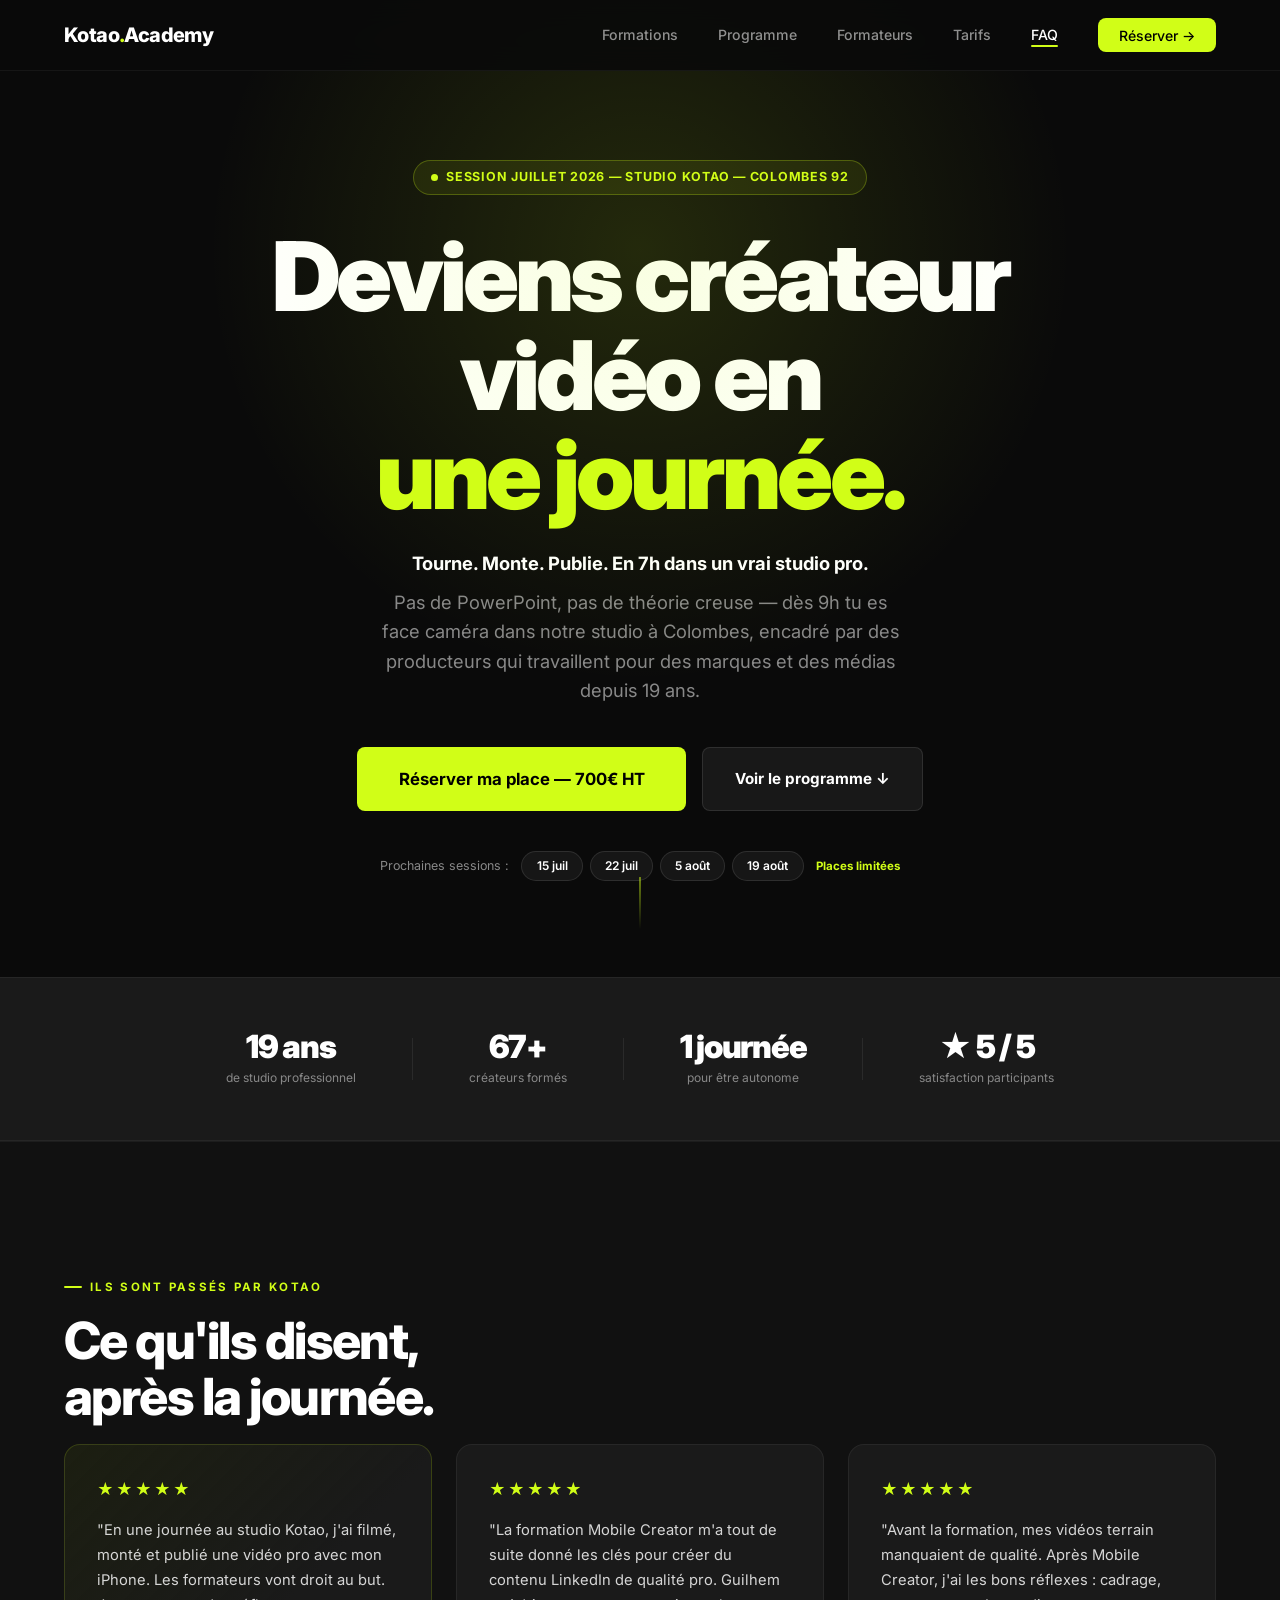
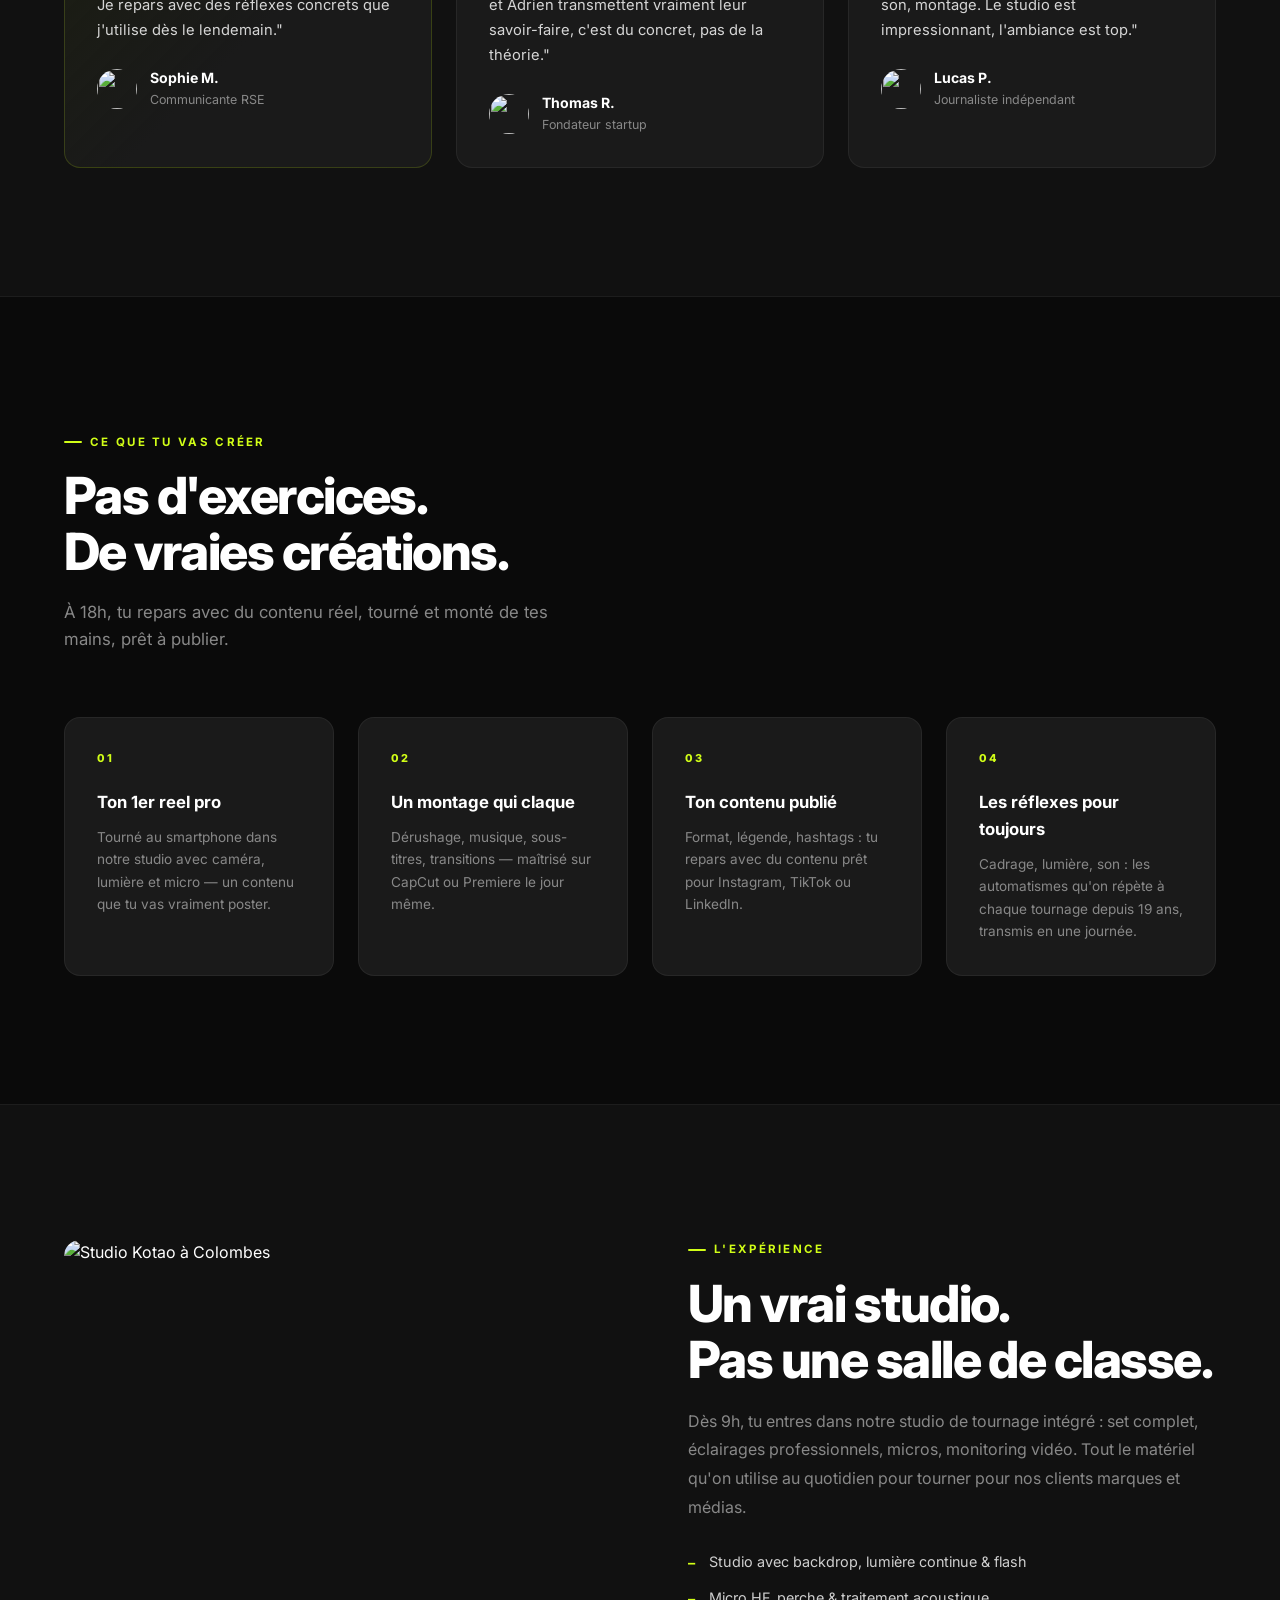
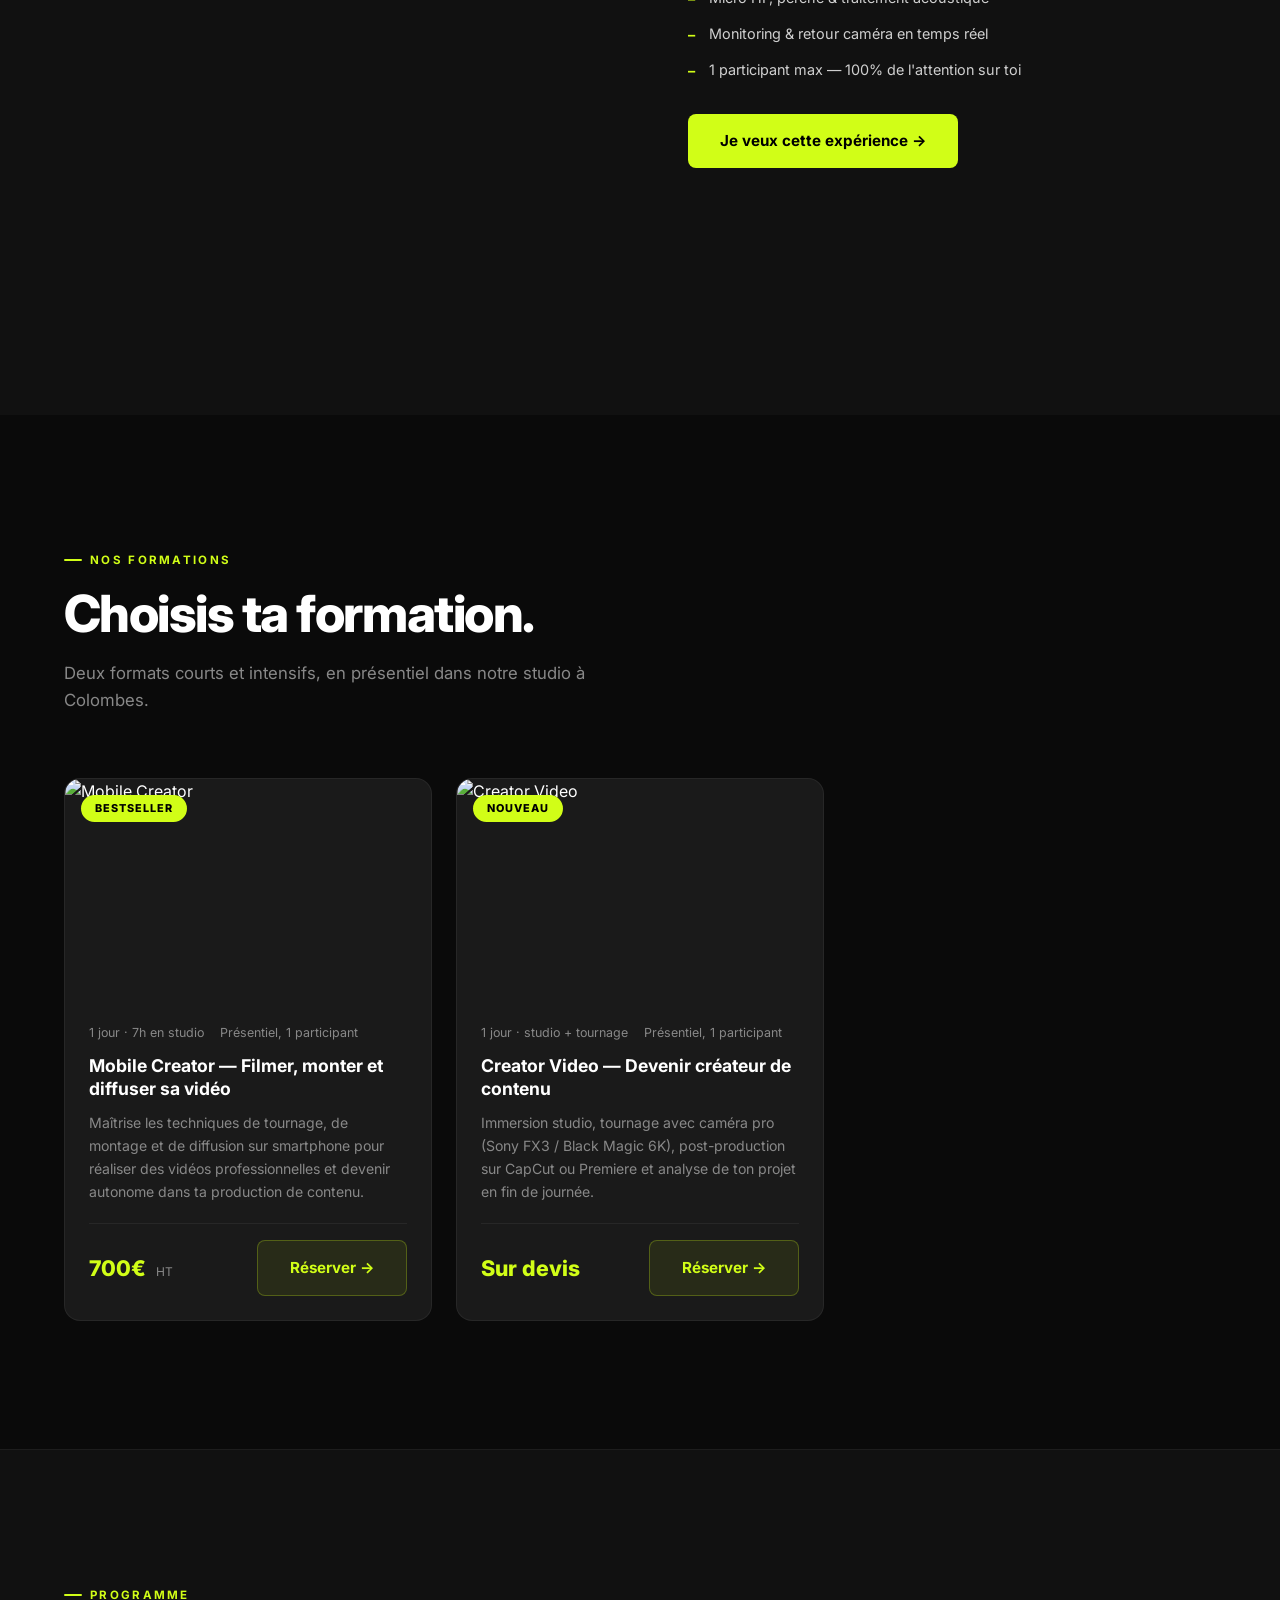
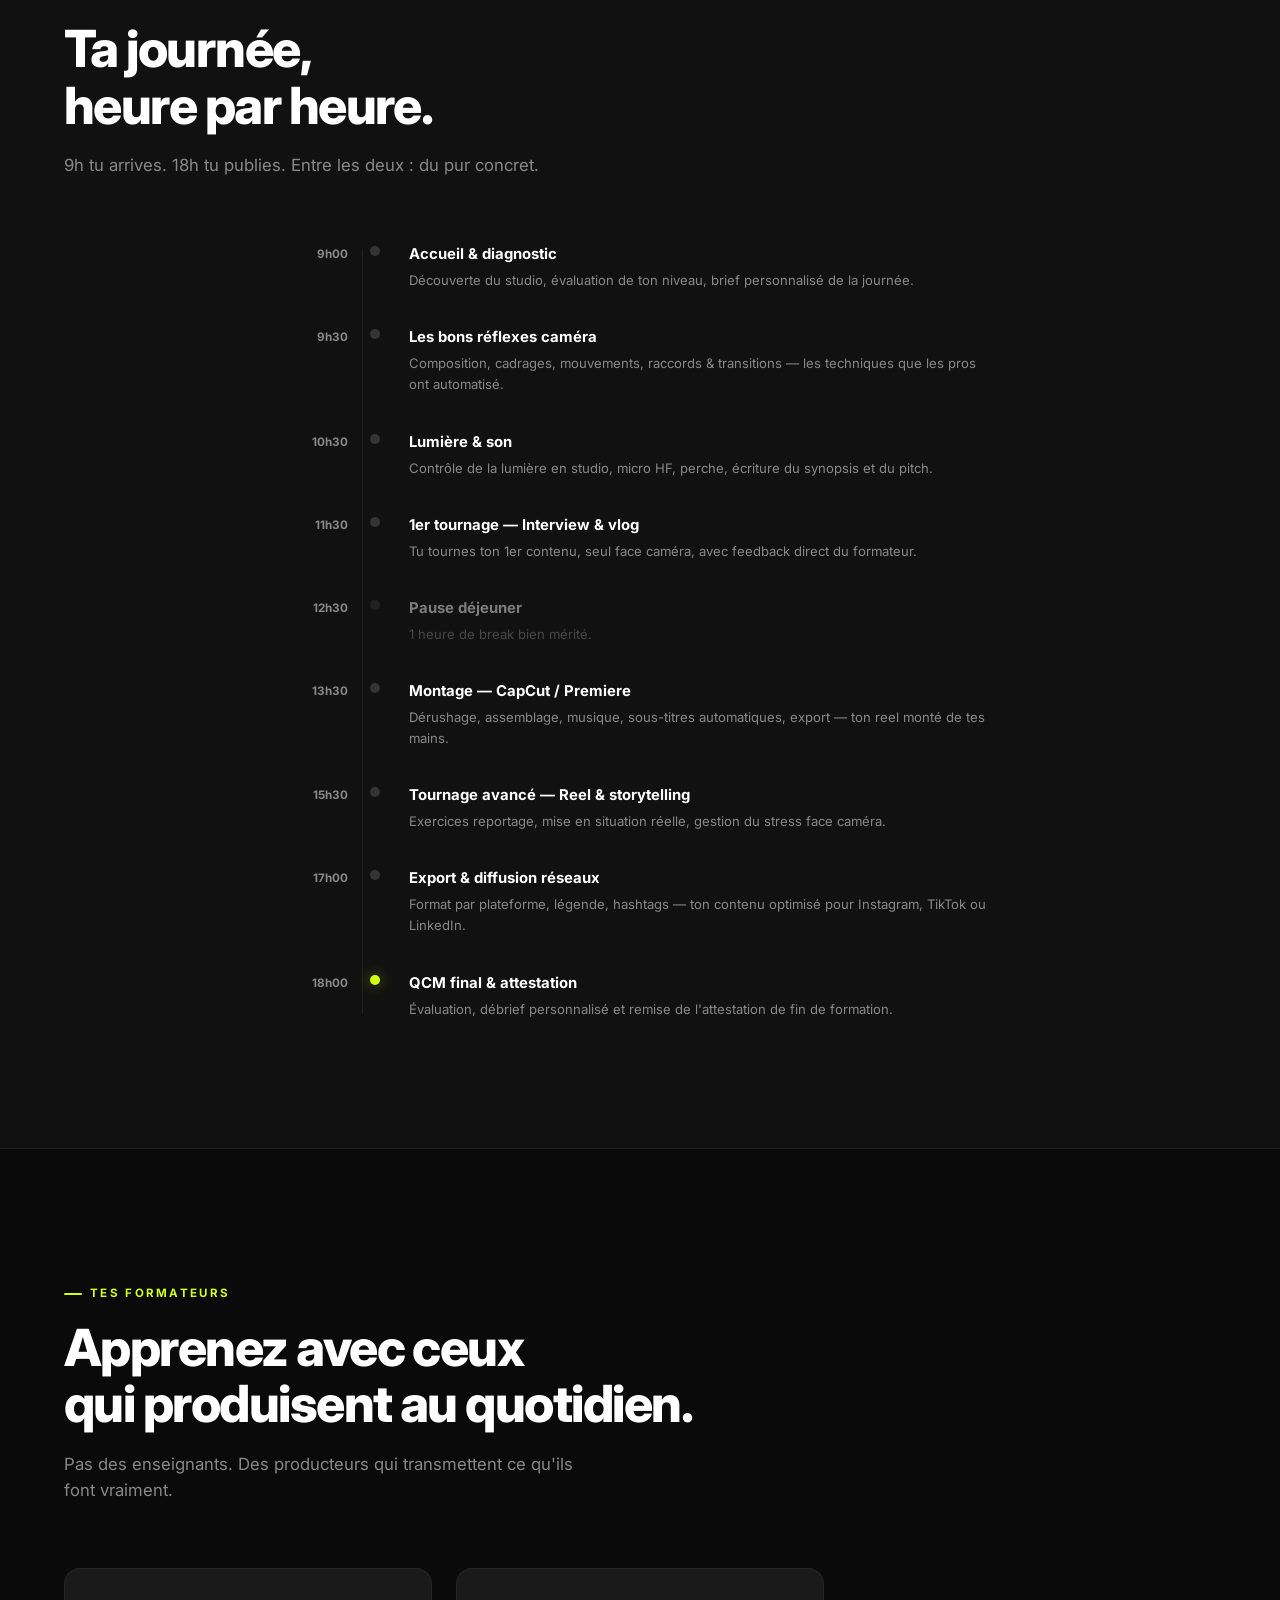
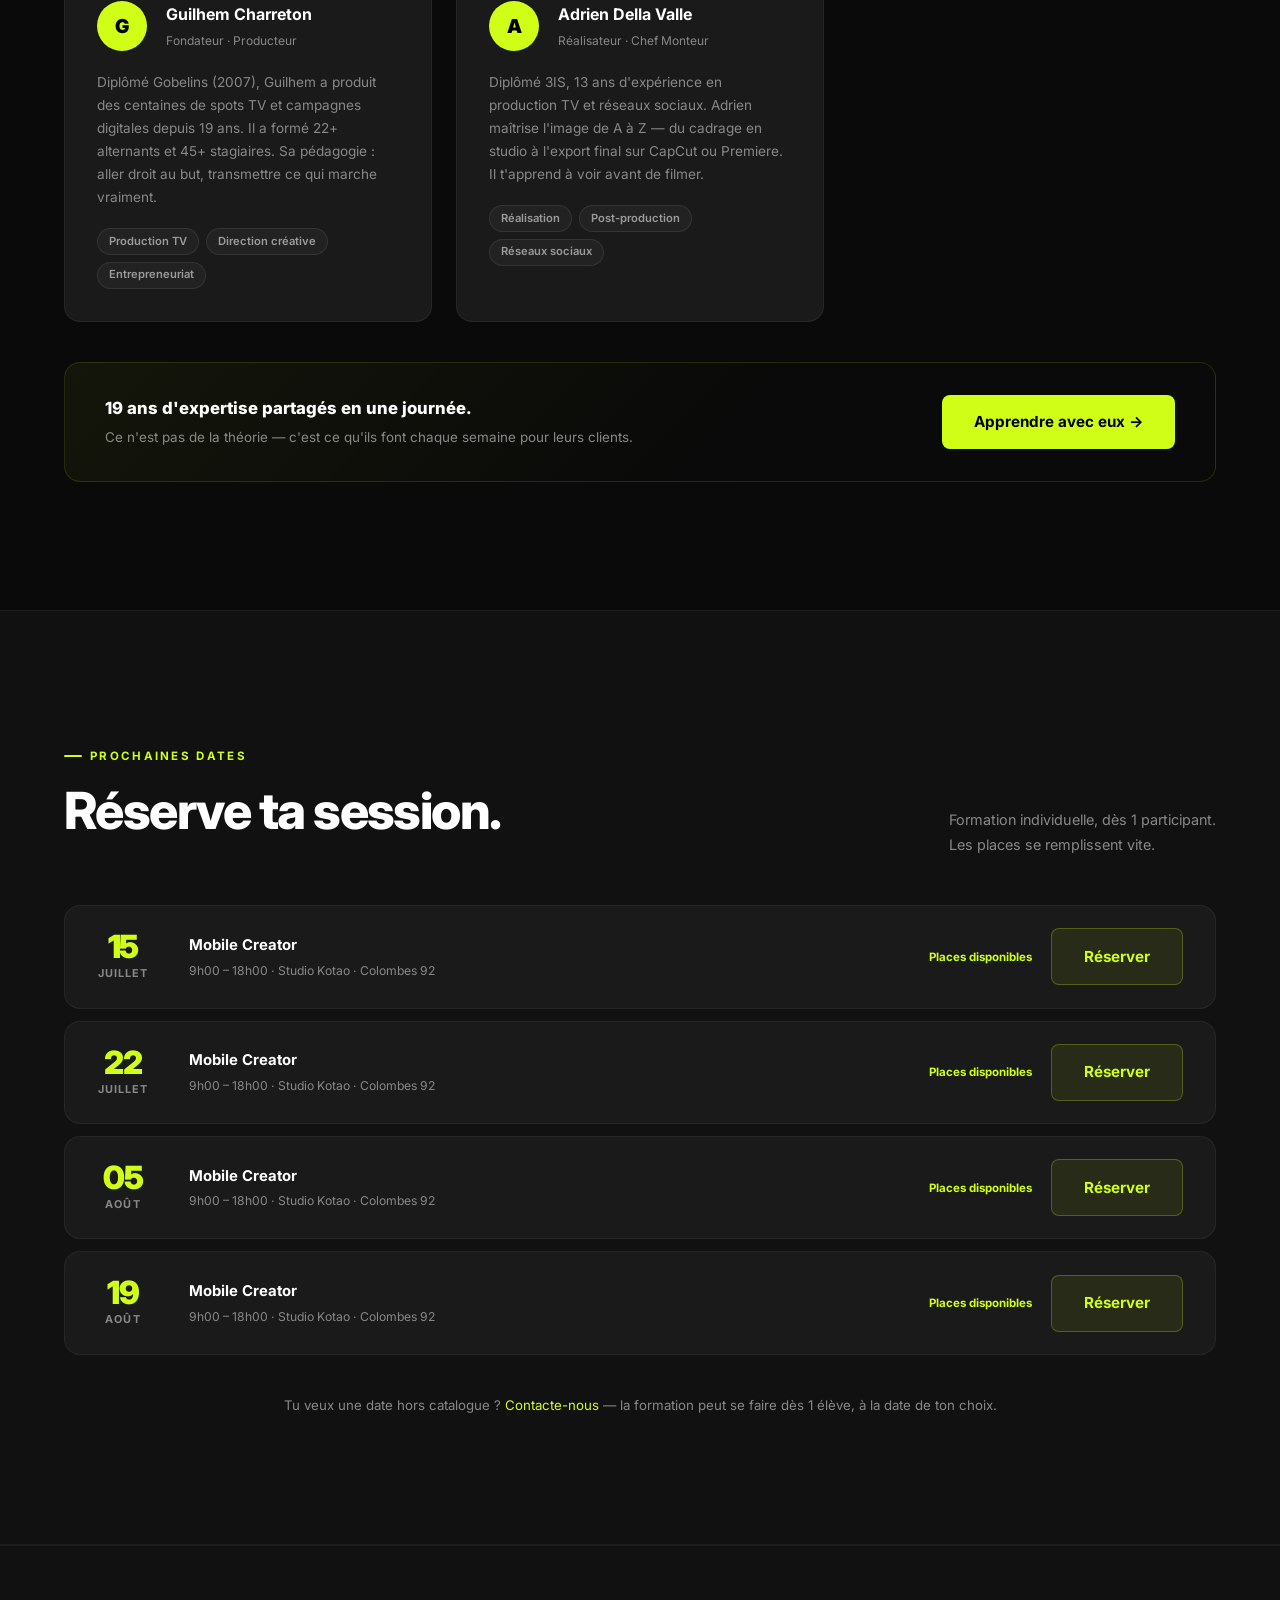
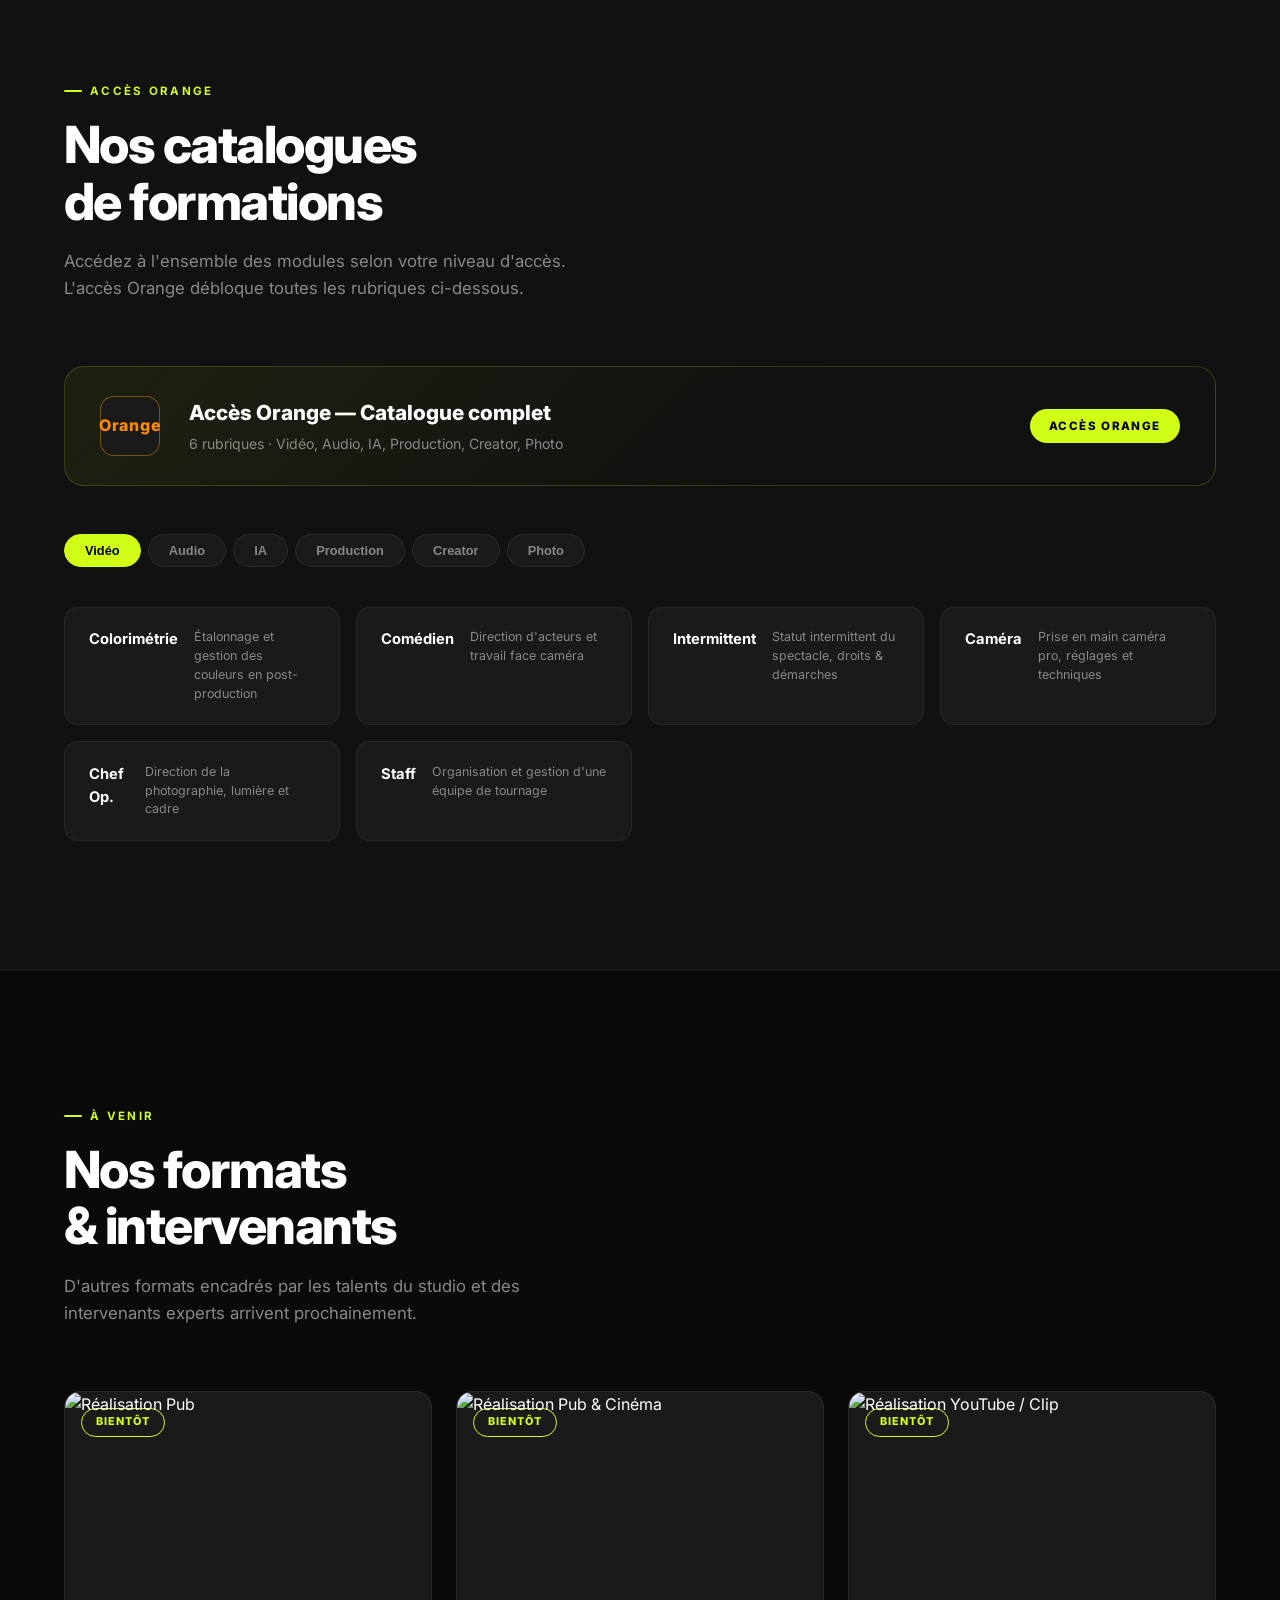
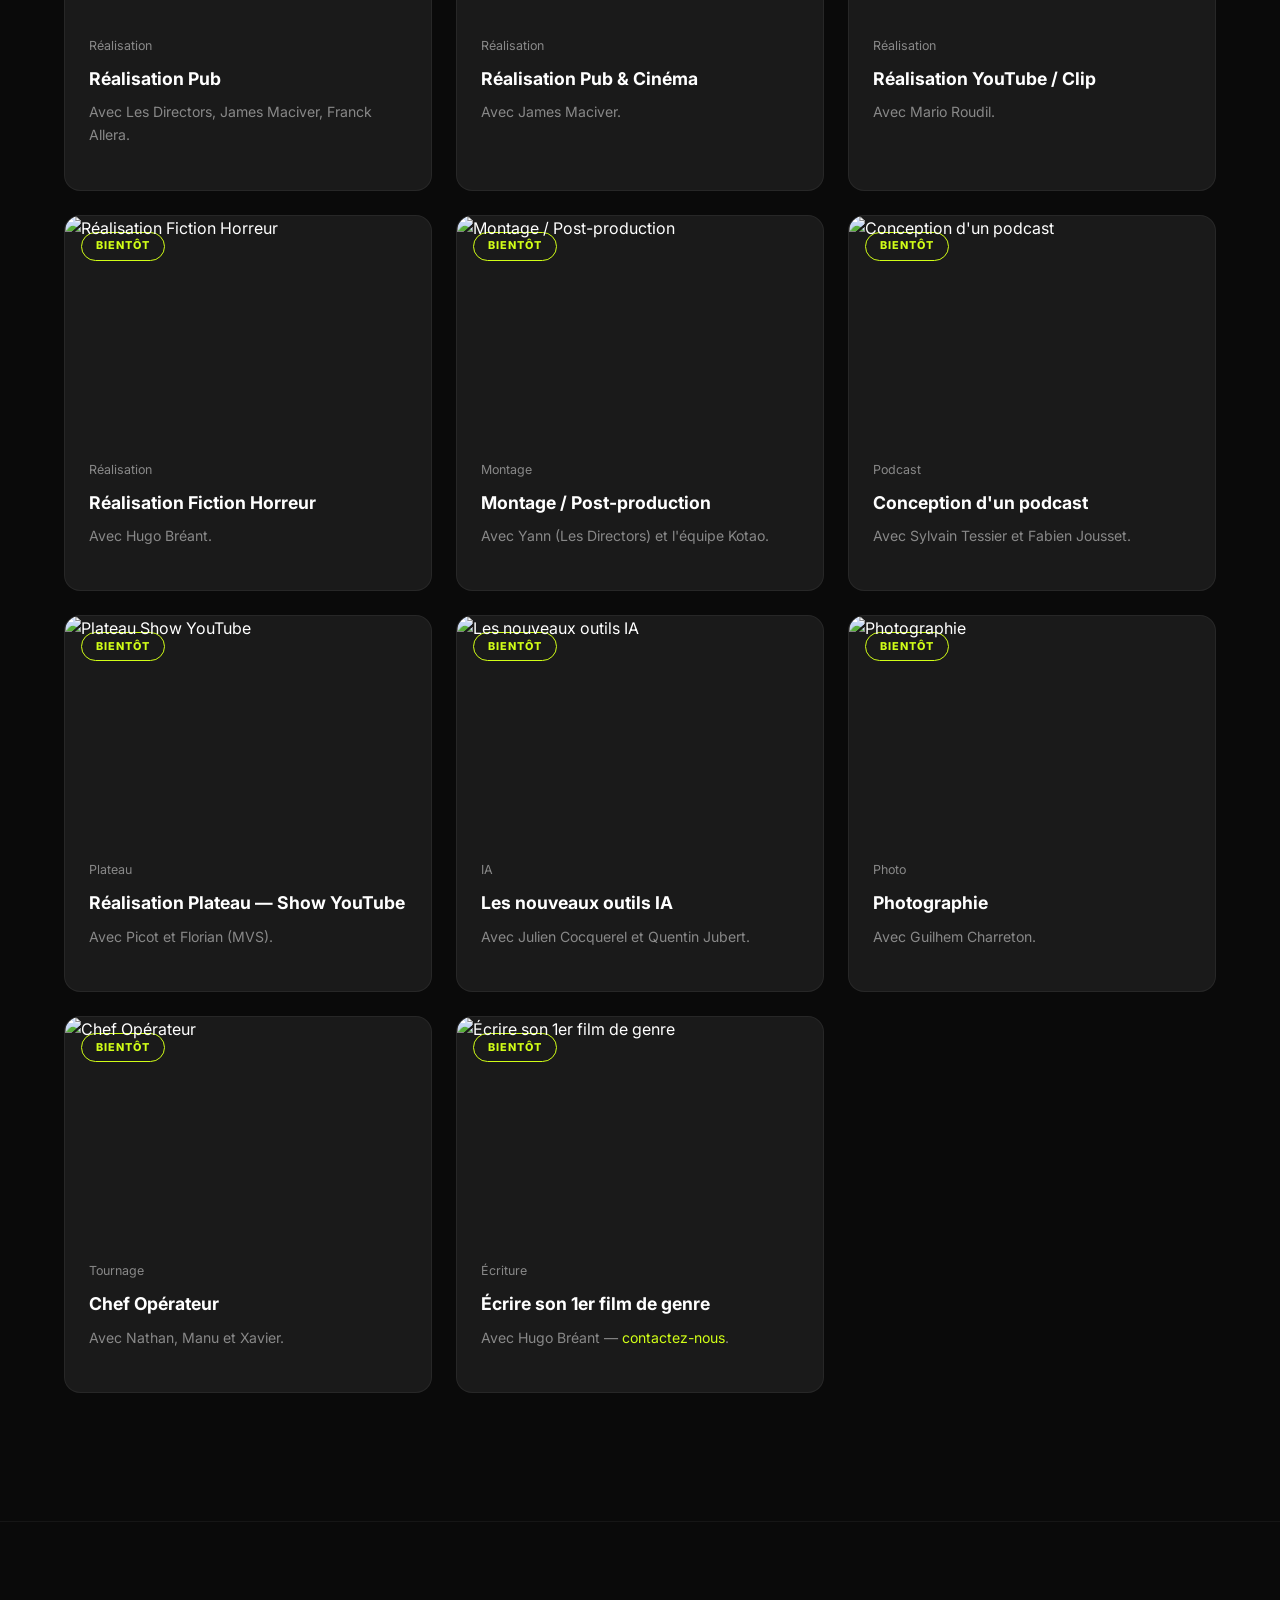
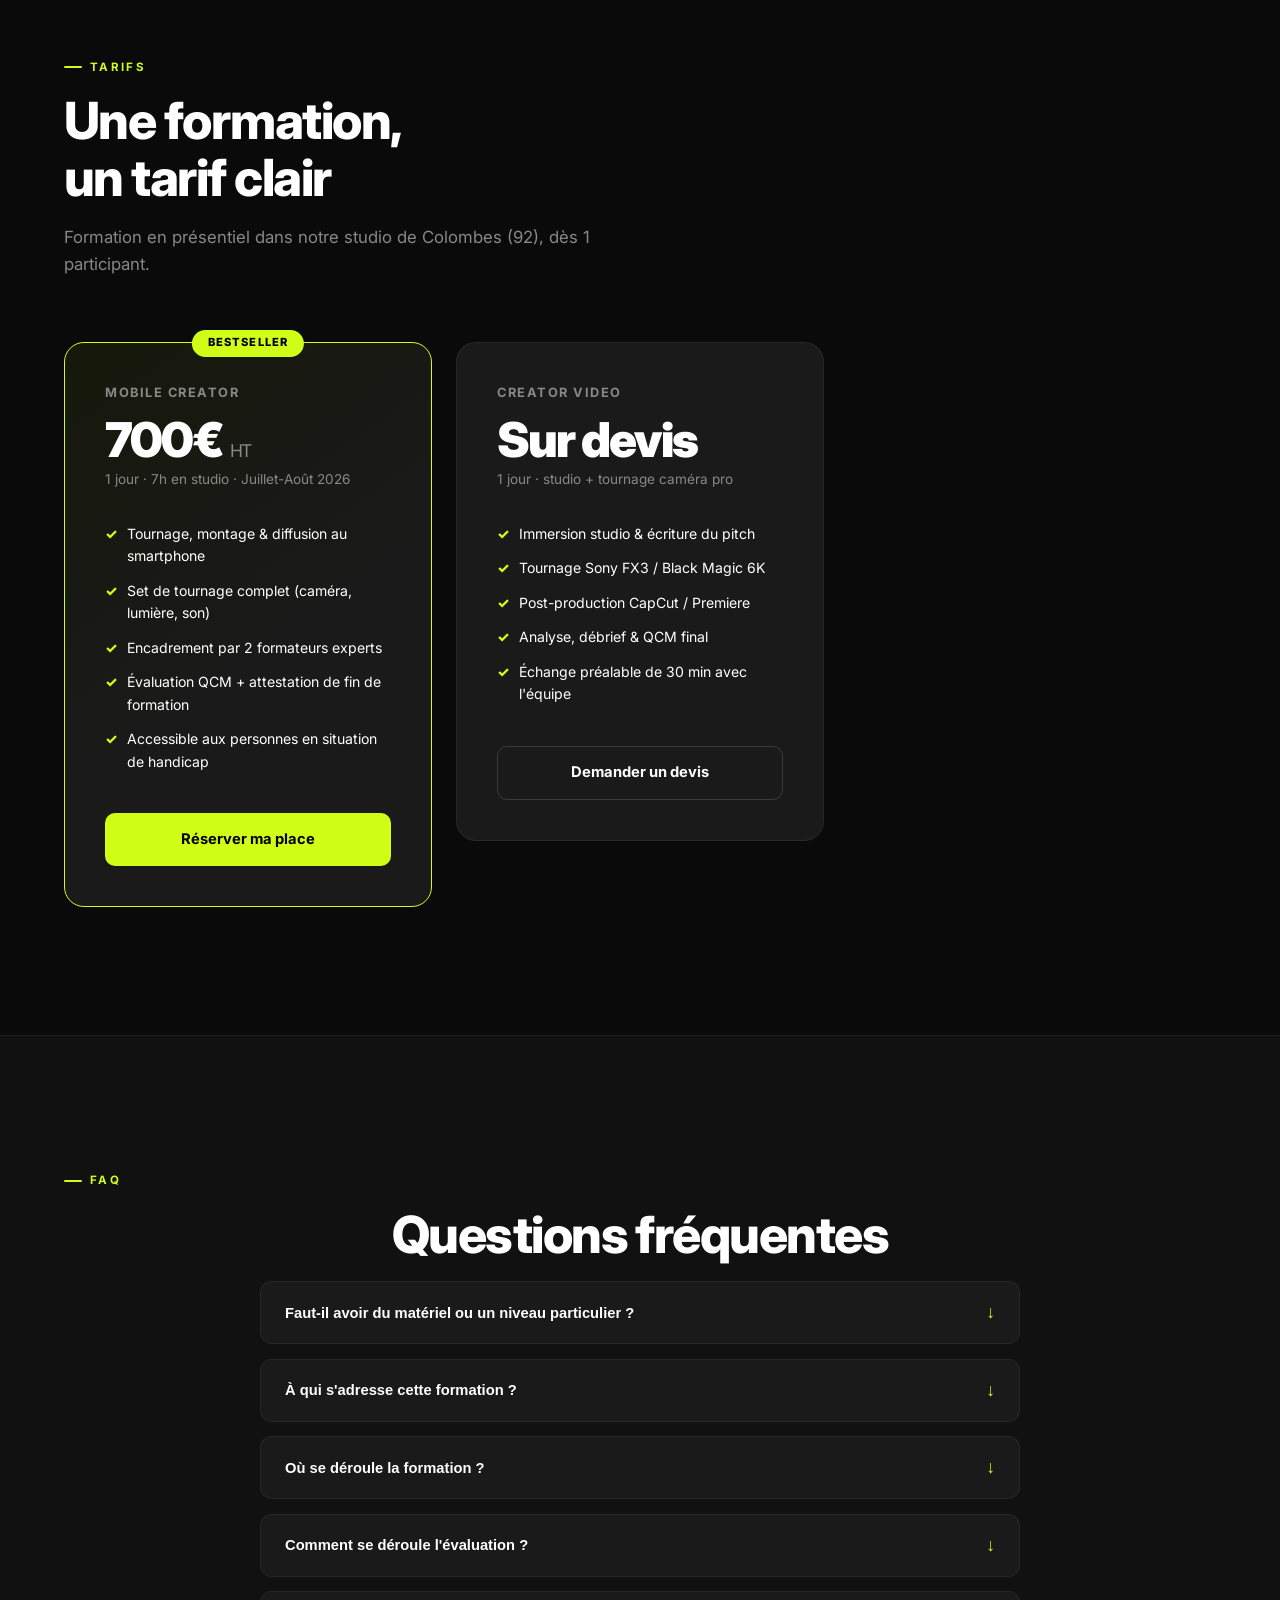
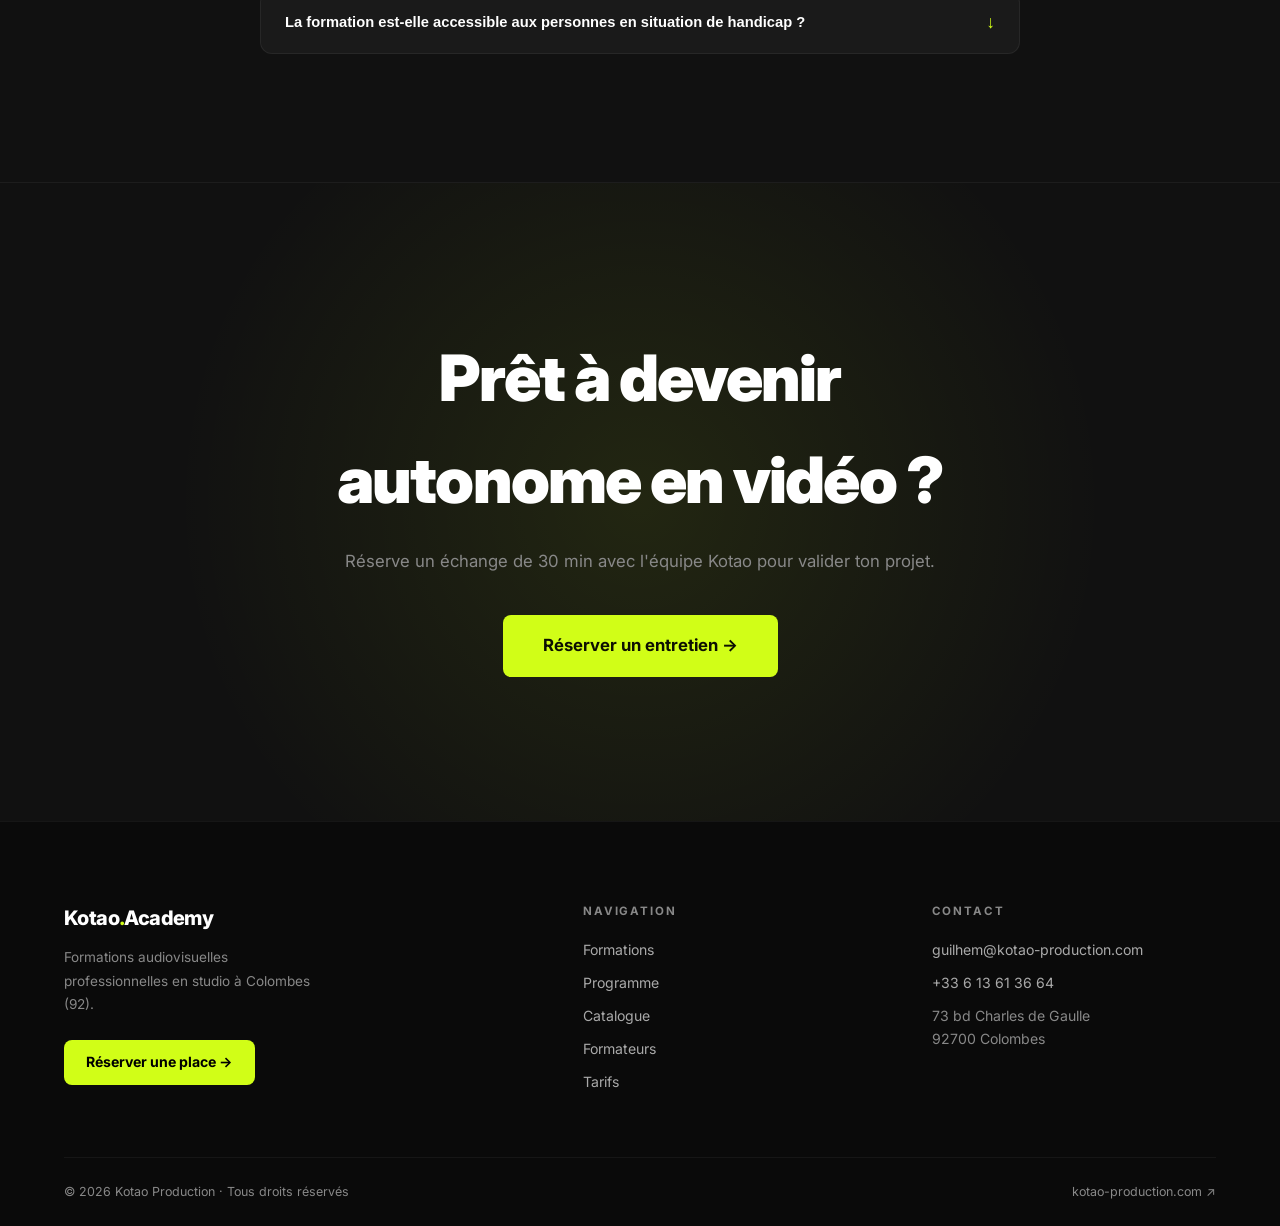
==== index.html @ 5f80b50b "Refonte complète de la page d'accueil — nouvelles sections, zéro emoji - Hero remanié : titre aspira" ====
<!DOCTYPE html>
<html lang="fr">
<head>
  <meta charset="UTF-8" />
  <meta name="viewport" content="width=device-width, initial-scale=1.0" />
  <meta name="description" content="Kotao Academy — Deviens créateur vidéo en une journée. Formation audiovisuelle en studio à Colombes (92). Smartphone, montage, diffusion." />
  <title>Kotao Academy — Deviens créateur vidéo en une journée</title>
  <link rel="preconnect" href="https://fonts.googleapis.com" />
  <link rel="preconnect" href="https://fonts.gstatic.com" crossorigin />
  <link href="https://fonts.googleapis.com/css2?family=Inter:wght@400;500;600;700;800;900&display=swap" rel="stylesheet" />
  <link rel="stylesheet" href="style.css" />
</head>
<body>

  <!-- ════════════ NAV ════════════ -->
  <nav class="nav">
    <a href="#" class="nav__logo">Kotao<span>.</span>Academy</a>
    <ul class="nav__links">
      <li><a href="#formations">Formations</a></li>
      <li><a href="#programme">Programme</a></li>
      <li><a href="#formateurs">Formateurs</a></li>
      <li><a href="#tarifs">Tarifs</a></li>
      <li><a href="#faq">FAQ</a></li>
      <li><a href="reservation.html?formation=mobile" class="nav__cta">Réserver →</a></li>
    </ul>
    <button class="nav__burger" aria-label="Menu" aria-expanded="false">
      <span></span><span></span><span></span>
    </button>
  </nav>

  <!-- ════════════ HERO ════════════ -->
  <section class="hero">
    <div class="hero__glow"></div>

    <div class="hero__badge">
      <span class="hero__live-dot"></span>
      Session juillet 2026 — Studio Kotao — Colombes 92
    </div>

    <h1 class="hero__title">
      Deviens créateur<br>vidéo en<br><em>une journée.</em>
    </h1>

    <p class="hero__sub hero__sub--bold">Tourne. Monte. Publie. En 7h dans un vrai studio pro.</p>
    <p class="hero__sub">Pas de PowerPoint, pas de théorie creuse — dès 9h tu es face caméra dans notre studio à Colombes, encadré par des producteurs qui travaillent pour des marques et des médias depuis 19 ans.</p>

    <div class="hero__actions">
      <a href="reservation.html?formation=mobile" class="btn btn-primary btn--xl">Réserver ma place — 700€ HT</a>
      <a href="#programme" class="btn btn-ghost">Voir le programme ↓</a>
    </div>

    <div class="hero__sessions">
      <span class="hero__sessions-label">Prochaines sessions :</span>
      <div class="hero__session-pills">
        <a href="reservation.html?formation=mobile" class="session-pill">15 juil</a>
        <a href="reservation.html?formation=mobile" class="session-pill">22 juil</a>
        <a href="reservation.html?formation=mobile" class="session-pill">5 août</a>
        <a href="reservation.html?formation=mobile" class="session-pill">19 août</a>
      </div>
      <span class="hero__sessions-warn">Places limitées</span>
    </div>

    <div class="hero__scroll-hint" aria-hidden="true">
      <div class="hero__scroll-line"></div>
    </div>
  </section>

  <!-- ════════════ PROOF STRIP ════════════ -->
  <div class="proof-strip">
    <div class="container">
      <div class="proof-strip__grid">
        <div class="proof-item" data-reveal>
          <strong>19 ans</strong>
          <span>de studio professionnel</span>
        </div>
        <div class="proof-sep"></div>
        <div class="proof-item" data-reveal>
          <strong>67+</strong>
          <span>créateurs formés</span>
        </div>
        <div class="proof-sep"></div>
        <div class="proof-item" data-reveal>
          <strong>1 journée</strong>
          <span>pour être autonome</span>
        </div>
        <div class="proof-sep"></div>
        <div class="proof-item" data-reveal>
          <strong>★ 5 / 5</strong>
          <span>satisfaction participants</span>
        </div>
      </div>
    </div>
  </div>

  <!-- ════════════ TEMOIGNAGES (remonté pour social proof immédiat) ════════════ -->
  <section class="section" id="temoignages" style="background:var(--bg-2);border-top:1px solid rgba(255,255,255,0.05);border-bottom:1px solid rgba(255,255,255,0.05);">
    <div class="container">
      <span class="section-tag" data-reveal>Ils sont passés par Kotao</span>
      <h2 class="section-title" data-reveal>Ce qu'ils disent,<br>après la journée.</h2>

      <div class="testi-grid stagger">
        <div class="testi-card testi-card--featured" data-reveal>
          <div class="testi-card__stars">★★★★★</div>
          <p class="testi-card__quote">"En une journée au studio Kotao, j'ai filmé, monté et publié une vidéo pro avec mon iPhone. Les formateurs vont droit au but. Je repars avec des réflexes concrets que j'utilise dès le lendemain."</p>
          <div class="testi-card__author">
            <img class="testi-card__avatar" src="https://i.pravatar.cc/80?img=5" alt="" />
            <div>
              <div class="testi-card__name">Sophie M.</div>
              <div class="testi-card__role">Communicante RSE</div>
            </div>
          </div>
        </div>
        <div class="testi-card" data-reveal>
          <div class="testi-card__stars">★★★★★</div>
          <p class="testi-card__quote">"La formation Mobile Creator m'a tout de suite donné les clés pour créer du contenu LinkedIn de qualité pro. Guilhem et Adrien transmettent vraiment leur savoir-faire, c'est du concret, pas de la théorie."</p>
          <div class="testi-card__author">
            <img class="testi-card__avatar" src="https://i.pravatar.cc/80?img=12" alt="" />
            <div>
              <div class="testi-card__name">Thomas R.</div>
              <div class="testi-card__role">Fondateur startup</div>
            </div>
          </div>
        </div>
        <div class="testi-card" data-reveal>
          <div class="testi-card__stars">★★★★★</div>
          <p class="testi-card__quote">"Avant la formation, mes vidéos terrain manquaient de qualité. Après Mobile Creator, j'ai les bons réflexes : cadrage, son, montage. Le studio est impressionnant, l'ambiance est top."</p>
          <div class="testi-card__author">
            <img class="testi-card__avatar" src="https://i.pravatar.cc/80?img=23" alt="" />
            <div>
              <div class="testi-card__name">Lucas P.</div>
              <div class="testi-card__role">Journaliste indépendant</div>
            </div>
          </div>
        </div>
      </div>
    </div>
  </section>

  <!-- ════════════ OUTCOMES ════════════ -->
  <section class="section outcomes-section">
    <div class="container">
      <span class="section-tag" data-reveal>Ce que tu vas créer</span>
      <h2 class="section-title" data-reveal>Pas d'exercices.<br>De vraies créations.</h2>
      <p class="section-sub" data-reveal>À 18h, tu repars avec du contenu réel, tourné et monté de tes mains, prêt à publier.</p>

      <div class="outcomes-grid stagger">
        <div class="outcome-card" data-reveal>
          <div class="outcome-card__num">01</div>
          <h3 class="outcome-card__title">Ton 1er reel pro</h3>
          <p class="outcome-card__desc">Tourné au smartphone dans notre studio avec caméra, lumière et micro — un contenu que tu vas vraiment poster.</p>
        </div>
        <div class="outcome-card" data-reveal>
          <div class="outcome-card__num">02</div>
          <h3 class="outcome-card__title">Un montage qui claque</h3>
          <p class="outcome-card__desc">Dérushage, musique, sous-titres, transitions — maîtrisé sur CapCut ou Premiere le jour même.</p>
        </div>
        <div class="outcome-card" data-reveal>
          <div class="outcome-card__num">03</div>
          <h3 class="outcome-card__title">Ton contenu publié</h3>
          <p class="outcome-card__desc">Format, légende, hashtags : tu repars avec du contenu prêt pour Instagram, TikTok ou LinkedIn.</p>
        </div>
        <div class="outcome-card" data-reveal>
          <div class="outcome-card__num">04</div>
          <h3 class="outcome-card__title">Les réflexes pour toujours</h3>
          <p class="outcome-card__desc">Cadrage, lumière, son : les automatismes qu'on répète à chaque tournage depuis 19 ans, transmis en une journée.</p>
        </div>
      </div>
    </div>
  </section>

  <!-- ════════════ STUDIO SECTION ════════════ -->
  <section class="studio-section" style="background:var(--bg-2);border-top:1px solid rgba(255,255,255,0.05);">
    <div class="container">
      <div class="studio-split">
        <div class="studio-split__img" data-clip>
          <img src="images/about/studio-kotao.jpg" alt="Studio Kotao à Colombes" loading="lazy" />
        </div>
        <div class="studio-split__content" data-reveal-right>
          <span class="section-tag">L'expérience</span>
          <h2 class="section-title">Un vrai studio.<br>Pas une salle de classe.</h2>
          <p>Dès 9h, tu entres dans notre studio de tournage intégré : set complet, éclairages professionnels, micros, monitoring vidéo. Tout le matériel qu'on utilise au quotidien pour tourner pour nos clients marques et médias.</p>
          <ul class="studio-list">
            <li>Studio avec backdrop, lumière continue & flash</li>
            <li>Micro HF, perche & traitement acoustique</li>
            <li>Monitoring & retour caméra en temps réel</li>
            <li>1 participant max — 100% de l'attention sur toi</li>
          </ul>
          <a href="reservation.html?formation=mobile" class="btn btn-primary" style="margin-top:2rem">Je veux cette expérience →</a>
        </div>
      </div>
    </div>
  </section>

  <!-- ════════════ SEARCH BAR ════════════ -->
  <div class="search-bar" id="searchBar">
    <div class="container">
      <div class="search-bar__inner">
        <div class="search-bar__title"><strong>Je cherche</strong> ma formation</div>
        <div class="search-bar__filters">
          <div class="search-input-wrap">
            <svg class="search-icon" viewBox="0 0 20 20" fill="none" xmlns="http://www.w3.org/2000/svg"><circle cx="9" cy="9" r="6" stroke="currentColor" stroke-width="1.6"/><path d="M13.5 13.5L17 17" stroke="currentColor" stroke-width="1.6" stroke-linecap="round"/></svg>
            <input class="search-input" id="searchKeyword" type="text" placeholder="Recherche par mots clés" />
          </div>
          <select class="search-filter" id="filterThematique">
            <option value="">Thématique</option>
            <option value="video">Vidéo</option>
            <option value="audio">Audio</option>
            <option value="ia">IA</option>
            <option value="prod">Production</option>
            <option value="creator">Creator</option>
            <option value="photo">Photo</option>
          </select>
          <select class="search-filter" id="filterFormat">
            <option value="">Format</option>
            <option value="studio">En studio</option>
            <option value="terrain">Studio + terrain</option>
          </select>
          <select class="search-filter" id="filterBudget">
            <option value="">Budget</option>
            <option value="fixe">Tarif fixe (700€)</option>
            <option value="devis">Sur devis</option>
          </select>
          <div class="search-bar__right">
            <button class="search-reset" id="searchReset">↺ Réinitialiser</button>
            <span class="search-count" id="searchCount">2 formations disponibles</span>
          </div>
        </div>
      </div>
    </div>
  </div>

  <!-- ════════════ FORMATIONS ════════════ -->
  <section class="section" id="formations">
    <div class="container">
      <span class="section-tag" data-reveal>Nos formations</span>
      <h2 class="section-title" data-reveal>Choisis ta formation.</h2>
      <p class="section-sub" data-reveal>Deux formats courts et intensifs, en présentiel dans notre studio à Colombes.</p>

      <div class="grid-auto stagger">

        <div class="card" data-reveal>
          <div class="card__img" data-clip>
            <img src="images/formations/mobile-creator.jpg" alt="Mobile Creator" loading="lazy" />
            <span class="card__badge">Bestseller</span>
          </div>
          <div class="card__body">
            <div class="card__meta">
              <span>1 jour · 7h en studio</span>
              <span>Présentiel, 1 participant</span>
            </div>
            <h3 class="card__title">Mobile Creator — Filmer, monter et diffuser sa vidéo</h3>
            <p class="card__desc">Maîtrise les techniques de tournage, de montage et de diffusion sur smartphone pour réaliser des vidéos professionnelles et devenir autonome dans ta production de contenu.</p>
            <div class="card__footer">
              <div class="card__price">700€ <small>HT</small></div>
              <a href="reservation.html?formation=mobile" class="btn btn-outline-accent">Réserver →</a>
            </div>
          </div>
        </div>

        <div class="card" data-reveal>
          <div class="card__img" data-clip>
            <img src="images/formations/creator-video.jpg" alt="Creator Video" loading="lazy" />
            <span class="card__badge">Nouveau</span>
          </div>
          <div class="card__body">
            <div class="card__meta">
              <span>1 jour · studio + tournage</span>
              <span>Présentiel, 1 participant</span>
            </div>
            <h3 class="card__title">Creator Video — Devenir créateur de contenu</h3>
            <p class="card__desc">Immersion studio, tournage avec caméra pro (Sony FX3 / Black Magic 6K), post-production sur CapCut ou Premiere et analyse de ton projet en fin de journée.</p>
            <div class="card__footer">
              <div class="card__price">Sur devis</div>
              <a href="reservation.html?formation=creator" class="btn btn-outline-accent">Réserver →</a>
            </div>
          </div>
        </div>

      </div>
    </div>
  </section>

  <!-- ════════════ PROGRAMME ════════════ -->
  <section class="section" id="programme" style="background:var(--bg-2);border-top:1px solid rgba(255,255,255,0.05);border-bottom:1px solid rgba(255,255,255,0.05);">
    <div class="container">
      <span class="section-tag" data-reveal>Programme</span>
      <h2 class="section-title" data-reveal>Ta journée,<br>heure par heure.</h2>
      <p class="section-sub" data-reveal>9h tu arrives. 18h tu publies. Entre les deux : du pur concret.</p>

      <div class="timeline">
        <div class="timeline-item" data-reveal>
          <div class="timeline-time">9h00</div>
          <div class="timeline-dot"></div>
          <div class="timeline-content">
            <h4>Accueil & diagnostic</h4>
            <p>Découverte du studio, évaluation de ton niveau, brief personnalisé de la journée.</p>
          </div>
        </div>
        <div class="timeline-item" data-reveal>
          <div class="timeline-time">9h30</div>
          <div class="timeline-dot"></div>
          <div class="timeline-content">
            <h4>Les bons réflexes caméra</h4>
            <p>Composition, cadrages, mouvements, raccords & transitions — les techniques que les pros ont automatisé.</p>
          </div>
        </div>
        <div class="timeline-item" data-reveal>
          <div class="timeline-time">10h30</div>
          <div class="timeline-dot"></div>
          <div class="timeline-content">
            <h4>Lumière & son</h4>
            <p>Contrôle de la lumière en studio, micro HF, perche, écriture du synopsis et du pitch.</p>
          </div>
        </div>
        <div class="timeline-item" data-reveal>
          <div class="timeline-time">11h30</div>
          <div class="timeline-dot"></div>
          <div class="timeline-content">
            <h4>1er tournage — Interview & vlog</h4>
            <p>Tu tournes ton 1er contenu, seul face caméra, avec feedback direct du formateur.</p>
          </div>
        </div>
        <div class="timeline-item timeline-item--break" data-reveal>
          <div class="timeline-time">12h30</div>
          <div class="timeline-dot timeline-dot--muted"></div>
          <div class="timeline-content">
            <h4>Pause déjeuner</h4>
            <p>1 heure de break bien mérité.</p>
          </div>
        </div>
        <div class="timeline-item" data-reveal>
          <div class="timeline-time">13h30</div>
          <div class="timeline-dot"></div>
          <div class="timeline-content">
            <h4>Montage — CapCut / Premiere</h4>
            <p>Dérushage, assemblage, musique, sous-titres automatiques, export — ton reel monté de tes mains.</p>
          </div>
        </div>
        <div class="timeline-item" data-reveal>
          <div class="timeline-time">15h30</div>
          <div class="timeline-dot"></div>
          <div class="timeline-content">
            <h4>Tournage avancé — Reel & storytelling</h4>
            <p>Exercices reportage, mise en situation réelle, gestion du stress face caméra.</p>
          </div>
        </div>
        <div class="timeline-item" data-reveal>
          <div class="timeline-time">17h00</div>
          <div class="timeline-dot"></div>
          <div class="timeline-content">
            <h4>Export & diffusion réseaux</h4>
            <p>Format par plateforme, légende, hashtags — ton contenu optimisé pour Instagram, TikTok ou LinkedIn.</p>
          </div>
        </div>
        <div class="timeline-item timeline-item--last" data-reveal>
          <div class="timeline-time">18h00</div>
          <div class="timeline-dot timeline-dot--accent"></div>
          <div class="timeline-content">
            <h4>QCM final & attestation</h4>
            <p>Évaluation, débrief personnalisé et remise de l'attestation de fin de formation.</p>
          </div>
        </div>
      </div>
    </div>
  </section>

  <!-- ════════════ FORMATEURS ════════════ -->
  <section class="section" id="formateurs">
    <div class="container">
      <span class="section-tag" data-reveal>Tes formateurs</span>
      <h2 class="section-title" data-reveal>Apprenez avec ceux<br>qui produisent au quotidien.</h2>
      <p class="section-sub" data-reveal>Pas des enseignants. Des producteurs qui transmettent ce qu'ils font vraiment.</p>

      <div class="formateurs-grid stagger">
        <div class="formateur-card" data-reveal>
          <div class="formateur-card__header">
            <div class="formateur-card__avatar">G</div>
            <div>
              <h3 class="formateur-card__name">Guilhem Charreton</h3>
              <div class="formateur-card__role">Fondateur · Producteur</div>
            </div>
          </div>
          <p class="formateur-card__bio">Diplômé Gobelins (2007), Guilhem a produit des centaines de spots TV et campagnes digitales depuis 19 ans. Il a formé 22+ alternants et 45+ stagiaires. Sa pédagogie : aller droit au but, transmettre ce qui marche vraiment.</p>
          <div class="formateur-card__tags">
            <span>Production TV</span>
            <span>Direction créative</span>
            <span>Entrepreneuriat</span>
          </div>
        </div>
        <div class="formateur-card" data-reveal>
          <div class="formateur-card__header">
            <div class="formateur-card__avatar">A</div>
            <div>
              <h3 class="formateur-card__name">Adrien Della Valle</h3>
              <div class="formateur-card__role">Réalisateur · Chef Monteur</div>
            </div>
          </div>
          <p class="formateur-card__bio">Diplômé 3IS, 13 ans d'expérience en production TV et réseaux sociaux. Adrien maîtrise l'image de A à Z — du cadrage en studio à l'export final sur CapCut ou Premiere. Il t'apprend à voir avant de filmer.</p>
          <div class="formateur-card__tags">
            <span>Réalisation</span>
            <span>Post-production</span>
            <span>Réseaux sociaux</span>
          </div>
        </div>
      </div>

      <div class="formateurs-cta" data-reveal>
        <div class="formateurs-cta__text">
          <strong>19 ans d'expertise partagés en une journée.</strong>
          <span>Ce n'est pas de la théorie — c'est ce qu'ils font chaque semaine pour leurs clients.</span>
        </div>
        <a href="reservation.html?formation=mobile" class="btn btn-primary">Apprendre avec eux →</a>
      </div>
    </div>
  </section>

  <!-- ════════════ SESSIONS ════════════ -->
  <section class="sessions-section" id="sessions" style="background:var(--bg-2);border-top:1px solid rgba(255,255,255,0.05);border-bottom:1px solid rgba(255,255,255,0.05);">
    <div class="container">
      <div class="sessions-header" data-reveal>
        <div>
          <span class="section-tag">Prochaines dates</span>
          <h2 class="section-title">Réserve ta session.</h2>
        </div>
        <p class="sessions-sub">Formation individuelle, dès 1 participant.<br>Les places se remplissent vite.</p>
      </div>

      <div class="sessions-grid stagger">
        <div class="session-card" data-reveal>
          <div class="session-card__date">
            <span class="session-card__day">15</span>
            <span class="session-card__month">Juillet</span>
          </div>
          <div class="session-card__info">
            <div class="session-card__title">Mobile Creator</div>
            <div class="session-card__meta">9h00 – 18h00 · Studio Kotao · Colombes 92</div>
          </div>
          <div class="session-card__right">
            <div class="session-card__spots">Places disponibles</div>
            <a href="reservation.html?formation=mobile" class="btn btn-outline-accent">Réserver</a>
          </div>
        </div>
        <div class="session-card" data-reveal>
          <div class="session-card__date">
            <span class="session-card__day">22</span>
            <span class="session-card__month">Juillet</span>
          </div>
          <div class="session-card__info">
            <div class="session-card__title">Mobile Creator</div>
            <div class="session-card__meta">9h00 – 18h00 · Studio Kotao · Colombes 92</div>
          </div>
          <div class="session-card__right">
            <div class="session-card__spots">Places disponibles</div>
            <a href="reservation.html?formation=mobile" class="btn btn-outline-accent">Réserver</a>
          </div>
        </div>
        <div class="session-card" data-reveal>
          <div class="session-card__date">
            <span class="session-card__day">05</span>
            <span class="session-card__month">Août</span>
          </div>
          <div class="session-card__info">
            <div class="session-card__title">Mobile Creator</div>
            <div class="session-card__meta">9h00 – 18h00 · Studio Kotao · Colombes 92</div>
          </div>
          <div class="session-card__right">
            <div class="session-card__spots">Places disponibles</div>
            <a href="reservation.html?formation=mobile" class="btn btn-outline-accent">Réserver</a>
          </div>
        </div>
        <div class="session-card" data-reveal>
          <div class="session-card__date">
            <span class="session-card__day">19</span>
            <span class="session-card__month">Août</span>
          </div>
          <div class="session-card__info">
            <div class="session-card__title">Mobile Creator</div>
            <div class="session-card__meta">9h00 – 18h00 · Studio Kotao · Colombes 92</div>
          </div>
          <div class="session-card__right">
            <div class="session-card__spots">Places disponibles</div>
            <a href="reservation.html?formation=mobile" class="btn btn-outline-accent">Réserver</a>
          </div>
        </div>
      </div>

      <p class="sessions-note" data-reveal>Tu veux une date hors catalogue ? <a href="mailto:guilhem@kotao-production.com" style="color:var(--accent)">Contacte-nous</a> — la formation peut se faire dès 1 élève, à la date de ton choix.</p>
    </div>
  </section>

  <!-- ════════════ CATALOGUES ════════════ -->
  <section class="section catalogues" id="catalogues">
    <div class="container">

      <span class="section-tag" data-reveal>Accès Orange</span>
      <h2 class="section-title" data-reveal>Nos catalogues<br>de formations</h2>
      <p class="section-sub" data-reveal>Accédez à l'ensemble des modules selon votre niveau d'accès. L'accès Orange débloque toutes les rubriques ci-dessous.</p>

      <div class="vignette" data-reveal>
        <div class="vignette__icon" style="background:var(--bg-3);border:1px solid rgba(255,165,0,0.4);color:#ff8c00;font-size:1rem;font-weight:800;letter-spacing:0.05em;">Orange</div>
        <div class="vignette__text">
          <h3>Accès Orange — Catalogue complet</h3>
          <p>6 rubriques · Vidéo, Audio, IA, Production, Creator, Photo</p>
        </div>
        <div class="vignette__badge">Accès Orange</div>
      </div>

      <div data-tabs>
        <div class="tabs__nav">
          <button class="tab-btn active" data-tab="video">Vidéo</button>
          <button class="tab-btn" data-tab="audio">Audio</button>
          <button class="tab-btn" data-tab="ia">IA</button>
          <button class="tab-btn" data-tab="prod">Production</button>
          <button class="tab-btn" data-tab="creator">Creator</button>
          <button class="tab-btn" data-tab="photo">Photo</button>
        </div>

        <div class="tab-panel active" data-panel="video">
          <div class="cat-grid stagger">
            <div class="cat-card" data-reveal><p class="cat-card__title">Colorimétrie</p><p class="cat-card__desc">Étalonnage et gestion des couleurs en post-production</p></div>
            <div class="cat-card" data-reveal><p class="cat-card__title">Comédien</p><p class="cat-card__desc">Direction d'acteurs et travail face caméra</p></div>
            <div class="cat-card" data-reveal><p class="cat-card__title">Intermittent</p><p class="cat-card__desc">Statut intermittent du spectacle, droits & démarches</p></div>
            <div class="cat-card" data-reveal><p class="cat-card__title">Caméra</p><p class="cat-card__desc">Prise en main caméra pro, réglages et techniques</p></div>
            <div class="cat-card" data-reveal><p class="cat-card__title">Chef Op.</p><p class="cat-card__desc">Direction de la photographie, lumière et cadre</p></div>
            <div class="cat-card" data-reveal><p class="cat-card__title">Staff</p><p class="cat-card__desc">Organisation et gestion d'une équipe de tournage</p></div>
          </div>
        </div>

        <div class="tab-panel" data-panel="audio">
          <div class="cat-grid stagger">
            <div class="cat-card" data-reveal><p class="cat-card__title">Voix off</p><p class="cat-card__desc">Narration, enregistrement et diction professionnelle</p></div>
            <div class="cat-card" data-reveal><p class="cat-card__title">Doublage</p><p class="cat-card__desc">Synchronisation labiale, adaptation et interprétation</p></div>
          </div>
        </div>

        <div class="tab-panel" data-panel="ia">
          <div class="cat-grid stagger">
            <div class="cat-card" data-reveal><p class="cat-card__title">Minimalisme IA</p><p class="cat-card__desc">Utiliser l'intelligence artificielle avec efficacité</p></div>
          </div>
        </div>

        <div class="tab-panel" data-panel="prod">
          <div class="cat-grid stagger">
            <div class="cat-card" data-reveal><p class="cat-card__title">Régisseur</p><p class="cat-card__desc">Coordination de tournage, logistique et gestion de plateau</p></div>
            <div class="cat-card" data-reveal><p class="cat-card__title">Shooting</p><p class="cat-card__desc">Organisation et direction d'un shooting photo ou vidéo</p></div>
            <div class="cat-card" data-reveal><p class="cat-card__title">Feuille de route</p><p class="cat-card__desc">Créer et gérer une feuille de route de production</p></div>
          </div>
        </div>

        <div class="tab-panel" data-panel="creator">
          <div class="cat-grid stagger">
            <div class="cat-card" data-reveal><p class="cat-card__title">YouTube</p><p class="cat-card__desc">Créer, optimiser et développer sa chaîne YouTube</p></div>
            <div class="cat-card" data-reveal><p class="cat-card__title">Émission Plateau</p><p class="cat-card__desc">Concevoir et réaliser une émission de plateau TV ou web</p></div>
            <div class="cat-card" data-reveal><p class="cat-card__title">Live</p><p class="cat-card__desc">Streaming live : technique, animation et interaction</p></div>
            <div class="cat-card" data-reveal><p class="cat-card__title">Organisation Plateau</p><p class="cat-card__desc">Coordonner un plateau de tournage ou émission</p></div>
            <div class="cat-card" data-reveal><p class="cat-card__title">Production Creator</p><p class="cat-card__desc">Produire son contenu de A à Z comme un pro</p></div>
          </div>
        </div>

        <div class="tab-panel" data-panel="photo">
          <div class="cat-grid stagger">
            <div class="cat-card" data-reveal><p class="cat-card__title">Photographe de sport</p><p class="cat-card__desc">Technique sportive, réactivité et mouvement</p></div>
            <div class="cat-card" data-reveal><p class="cat-card__title">Photo trépied</p><p class="cat-card__desc">Longues expositions, paysages et architectures</p></div>
            <div class="cat-card" data-reveal><p class="cat-card__title">Retouche photo</p><p class="cat-card__desc">Post-traitement, Lightroom & Photoshop</p></div>
            <div class="cat-card" data-reveal><p class="cat-card__title">Mariage & Événement</p><p class="cat-card__desc">Reportage événementiel, mariage et gestion du stress</p></div>
          </div>
        </div>

      </div>
    </div>
  </section>

  <!-- ════════════ INTERVENANTS ════════════ -->
  <section class="section" id="intervenants" style="background:var(--bg);border-top:1px solid rgba(255,255,255,0.05);border-bottom:1px solid rgba(255,255,255,0.05);">
    <div class="container">
      <span class="section-tag" data-reveal>À venir</span>
      <h2 class="section-title" data-reveal>Nos formats<br>& intervenants</h2>
      <p class="section-sub" data-reveal>D'autres formats encadrés par les talents du studio et des intervenants experts arrivent prochainement.</p>

      <div class="grid-auto stagger">
        <div class="card" data-reveal><div class="card__img" data-clip><span class="card__badge card__badge--ghost">Bientôt</span><img src="images/intervenants/realisation-pub.jpg" alt="Réalisation Pub" loading="lazy"></div><div class="card__body"><div class="card__meta"><span>Réalisation</span></div><h3 class="card__title">Réalisation Pub</h3><p class="card__desc">Avec Les Directors, James Maciver, Franck Allera.</p></div></div>
        <div class="card" data-reveal><div class="card__img" data-clip><span class="card__badge card__badge--ghost">Bientôt</span><img src="images/intervenants/realisation-pub-cinema.jpg" alt="Réalisation Pub & Cinéma" loading="lazy"></div><div class="card__body"><div class="card__meta"><span>Réalisation</span></div><h3 class="card__title">Réalisation Pub & Cinéma</h3><p class="card__desc">Avec James Maciver.</p></div></div>
        <div class="card" data-reveal><div class="card__img" data-clip><span class="card__badge card__badge--ghost">Bientôt</span><img src="images/intervenants/youtube-clip.jpg" alt="Réalisation YouTube / Clip" loading="lazy"></div><div class="card__body"><div class="card__meta"><span>Réalisation</span></div><h3 class="card__title">Réalisation YouTube / Clip</h3><p class="card__desc">Avec Mario Roudil.</p></div></div>
        <div class="card" data-reveal><div class="card__img" data-clip><span class="card__badge card__badge--ghost">Bientôt</span><img src="images/intervenants/fiction-horreur.jpg" alt="Réalisation Fiction Horreur" loading="lazy"></div><div class="card__body"><div class="card__meta"><span>Réalisation</span></div><h3 class="card__title">Réalisation Fiction Horreur</h3><p class="card__desc">Avec Hugo Bréant.</p></div></div>
        <div class="card" data-reveal><div class="card__img" data-clip><span class="card__badge card__badge--ghost">Bientôt</span><img src="images/intervenants/montage.jpg" alt="Montage / Post-production" loading="lazy"></div><div class="card__body"><div class="card__meta"><span>Montage</span></div><h3 class="card__title">Montage / Post-production</h3><p class="card__desc">Avec Yann (Les Directors) et l'équipe Kotao.</p></div></div>
        <div class="card" data-reveal><div class="card__img" data-clip><span class="card__badge card__badge--ghost">Bientôt</span><img src="images/intervenants/podcast.jpg" alt="Conception d'un podcast" loading="lazy"></div><div class="card__body"><div class="card__meta"><span>Podcast</span></div><h3 class="card__title">Conception d'un podcast</h3><p class="card__desc">Avec Sylvain Tessier et Fabien Jousset.</p></div></div>
        <div class="card" data-reveal><div class="card__img" data-clip><span class="card__badge card__badge--ghost">Bientôt</span><img src="images/intervenants/plateau-youtube.jpg" alt="Plateau Show YouTube" loading="lazy"></div><div class="card__body"><div class="card__meta"><span>Plateau</span></div><h3 class="card__title">Réalisation Plateau — Show YouTube</h3><p class="card__desc">Avec Picot et Florian (MVS).</p></div></div>
        <div class="card" data-reveal><div class="card__img" data-clip><span class="card__badge card__badge--ghost">Bientôt</span><img src="images/intervenants/outils-ia.jpg" alt="Les nouveaux outils IA" loading="lazy"></div><div class="card__body"><div class="card__meta"><span>IA</span></div><h3 class="card__title">Les nouveaux outils IA</h3><p class="card__desc">Avec Julien Cocquerel et Quentin Jubert.</p></div></div>
        <div class="card" data-reveal><div class="card__img" data-clip><span class="card__badge card__badge--ghost">Bientôt</span><img src="images/intervenants/photographie.jpg" alt="Photographie" loading="lazy"></div><div class="card__body"><div class="card__meta"><span>Photo</span></div><h3 class="card__title">Photographie</h3><p class="card__desc">Avec Guilhem Charreton.</p></div></div>
        <div class="card" data-reveal><div class="card__img" data-clip><span class="card__badge card__badge--ghost">Bientôt</span><img src="images/intervenants/chef-operateur.jpg" alt="Chef Opérateur" loading="lazy"></div><div class="card__body"><div class="card__meta"><span>Tournage</span></div><h3 class="card__title">Chef Opérateur</h3><p class="card__desc">Avec Nathan, Manu et Xavier.</p></div></div>
        <div class="card" data-reveal><div class="card__img" data-clip><span class="card__badge card__badge--ghost">Bientôt</span><img src="images/intervenants/ecriture.jpg" alt="Écrire son 1er film de genre" loading="lazy"></div><div class="card__body"><div class="card__meta"><span>Écriture</span></div><h3 class="card__title">Écrire son 1er film de genre</h3><p class="card__desc">Avec Hugo Bréant — <a href="mailto:guilhem@kotao-production.com" style="color:var(--accent)">contactez-nous</a>.</p></div></div>
      </div>
    </div>
  </section>

  <!-- ════════════ TARIFS ════════════ -->
  <section class="section" id="tarifs">
    <div class="container">
      <span class="section-tag" data-reveal>Tarifs</span>
      <h2 class="section-title" data-reveal>Une formation,<br>un tarif clair</h2>
      <p class="section-sub" data-reveal>Formation en présentiel dans notre studio de Colombes (92), dès 1 participant.</p>

      <div class="pricing-grid stagger">
        <div class="price-card price-card--featured" data-reveal>
          <div class="price-card__popular">Bestseller</div>
          <div class="price-card__name">Mobile Creator</div>
          <div class="price-card__amount">700€ <span>HT</span></div>
          <div class="price-card__desc">1 jour · 7h en studio · Juillet-Août 2026</div>
          <ul class="price-card__features">
            <li>Tournage, montage & diffusion au smartphone</li>
            <li>Set de tournage complet (caméra, lumière, son)</li>
            <li>Encadrement par 2 formateurs experts</li>
            <li>Évaluation QCM + attestation de fin de formation</li>
            <li>Accessible aux personnes en situation de handicap</li>
          </ul>
          <a href="reservation.html?formation=mobile" class="btn-plan btn-plan--solid">Réserver ma place</a>
        </div>

        <div class="price-card" data-reveal>
          <div class="price-card__name">Creator Video</div>
          <div class="price-card__amount">Sur devis</div>
          <div class="price-card__desc">1 jour · studio + tournage caméra pro</div>
          <ul class="price-card__features">
            <li>Immersion studio & écriture du pitch</li>
            <li>Tournage Sony FX3 / Black Magic 6K</li>
            <li>Post-production CapCut / Premiere</li>
            <li>Analyse, débrief & QCM final</li>
            <li>Échange préalable de 30 min avec l'équipe</li>
          </ul>
          <a href="reservation.html?formation=creator" class="btn-plan btn-plan--outline">Demander un devis</a>
        </div>
      </div>
    </div>
  </section>

  <!-- ════════════ FAQ ════════════ -->
  <section class="section" id="faq" style="background:var(--bg-2);border-top:1px solid rgba(255,255,255,0.05);">
    <div class="container">
      <span class="section-tag" data-reveal>FAQ</span>
      <h2 class="section-title" style="text-align:center" data-reveal>Questions fréquentes</h2>

      <div class="faq" data-reveal>
        <div class="faq__item">
          <button class="faq__question">Faut-il avoir du matériel ou un niveau particulier ?<span class="faq__arrow">↓</span></button>
          <div class="faq__answer">Avoir une base ou une passion pour la communication, les réseaux sociaux, la culture ou les médias suffit. Apporte simplement ton smartphone, le reste du matériel (caméra, lumière, micros) est fourni en studio.</div>
        </div>
        <div class="faq__item">
          <button class="faq__question">À qui s'adresse cette formation ?<span class="faq__arrow">↓</span></button>
          <div class="faq__answer">Communicants, CEO, start-up, comédiens, freelances média, étudiants ou personnes en reconversion : la formation Mobile Creator est ouverte à tout profil souhaitant devenir autonome dans sa production vidéo.</div>
        </div>
        <div class="faq__item">
          <button class="faq__question">Où se déroule la formation ?<span class="faq__arrow">↓</span></button>
          <div class="faq__answer">Dans notre studio de tournage intégré, au 73 boulevard Charles de Gaulle, 92700 Colombes. La formation peut se faire à partir d'un seul élève.</div>
        </div>
        <div class="faq__item">
          <button class="faq__question">Comment se déroule l'évaluation ?<span class="faq__arrow">↓</span></button>
          <div class="faq__answer">Évaluation diagnostique en début de journée, ateliers pratiques notés sur grille critériée, étude de cas finale et QCM. Une attestation de fin de formation t'est remise à l'issue.</div>
        </div>
        <div class="faq__item">
          <button class="faq__question">La formation est-elle accessible aux personnes en situation de handicap ?<span class="faq__arrow">↓</span></button>
          <div class="faq__answer">Oui, notre studio est accessible aux personnes en situation de handicap. Contacte-nous en amont pour étudier les adaptations possibles et faciliter ta participation.</div>
        </div>
      </div>
    </div>
  </section>

  <!-- ════════════ CTA ════════════ -->
  <div class="cta">
    <div class="cta__glow"></div>
    <h2 data-reveal>Prêt à devenir<br>autonome en vidéo ?</h2>
    <p data-reveal>Réserve un échange de 30 min avec l'équipe Kotao pour valider ton projet.</p>
    <div data-reveal>
      <a href="mailto:guilhem@kotao-production.com" class="btn btn-primary" style="font-size:1.05rem;padding:1.1rem 2.5rem;">Réserver un entretien →</a>
    </div>
  </div>

  <!-- ════════════ FOOTER ════════════ -->
  <footer class="footer">
    <div class="container">
      <div class="footer__grid">
        <div class="footer__brand">
          <a href="#" class="nav__logo">Kotao<span>.</span>Academy</a>
          <p class="footer__tagline">Formations audiovisuelles professionnelles en studio à Colombes (92).</p>
          <a href="reservation.html?formation=mobile" class="btn btn-primary footer__cta">Réserver une place →</a>
        </div>
        <div class="footer__col">
          <p class="footer__col-title">Navigation</p>
          <ul class="footer__list">
            <li><a href="#formations">Formations</a></li>
            <li><a href="#programme">Programme</a></li>
            <li><a href="#catalogues">Catalogue</a></li>
            <li><a href="#formateurs">Formateurs</a></li>
            <li><a href="#tarifs">Tarifs</a></li>
          </ul>
        </div>
        <div class="footer__col">
          <p class="footer__col-title">Contact</p>
          <ul class="footer__list">
            <li><a href="mailto:guilhem@kotao-production.com">guilhem@kotao-production.com</a></li>
            <li><a href="tel:+33613613664">+33 6 13 61 36 64</a></li>
            <li>73 bd Charles de Gaulle<br>92700 Colombes</li>
          </ul>
        </div>
      </div>
      <div class="footer__bottom">
        <p>© 2026 Kotao Production · Tous droits réservés</p>
        <a href="https://kotao-production.com" class="footer__domain" target="_blank" rel="noopener">kotao-production.com ↗</a>
      </div>
    </div>
  </footer>

  <div class="mobile-sticky-cta" id="mobileCta" aria-hidden="true">
    <a href="reservation.html?formation=mobile" class="btn btn-primary">Réserver ma place →</a>
  </div>

  <script src="script.js"></script>
</body>
</html>
---- style.css ----
/* ═══════════════════════════════════════════
   KOTAO ACADEMY — stylesheet
   ═══════════════════════════════════════════ */

/* ─── RESET & ROOT ─── */
*, *::before, *::after {
  box-sizing: border-box;
  margin: 0;
  padding: 0;
}

:root {
  --accent:        #D1FE17;
  --accent-light:  #E5FF66;
  --bg:            #0a0a0a;
  --bg-2:          #111111;
  --bg-3:          #1a1a1a;
  --muted:         #888888;
  --white:         #ffffff;
  --ease:          cubic-bezier(0.16, 1, 0.3, 1);
  --radius:        16px;
  --radius-sm:     8px;
  --radius-pill:   100px;
}

html { scroll-behavior: smooth; }

body {
  background: var(--bg);
  color: var(--white);
  font-family: 'Inter', -apple-system, BlinkMacSystemFont, 'Segoe UI', sans-serif;
  overflow-x: hidden;
  line-height: 1.6;
  -webkit-font-smoothing: antialiased;
}

img { display: block; max-width: 100%; }
a  { text-decoration: none; }

/* ─── SCROLL REVEAL ─── */
[data-reveal],
[data-reveal-left],
[data-reveal-right] {
  opacity: 0;
  transition: opacity 0.8s var(--ease), transform 0.8s var(--ease);
}
[data-reveal]       { transform: translateY(50px); }
[data-reveal-left]  { transform: translateX(-60px); }
[data-reveal-right] { transform: translateX(60px); }
[data-reveal].visible,
[data-reveal-left].visible,
[data-reveal-right].visible { opacity: 1; transform: none; }

[data-clip] { overflow: hidden; }
[data-clip] img {
  clip-path: inset(100% 0 0 0);
  transform: scale(1.1);
  transition: clip-path 1s var(--ease), transform 1s var(--ease);
}
[data-clip].visible img {
  clip-path: inset(0% 0 0 0);
  transform: scale(1);
}

.stagger > *:nth-child(1) { transition-delay: 0.00s; }
.stagger > *:nth-child(2) { transition-delay: 0.08s; }
.stagger > *:nth-child(3) { transition-delay: 0.16s; }
.stagger > *:nth-child(4) { transition-delay: 0.24s; }
.stagger > *:nth-child(5) { transition-delay: 0.32s; }
.stagger > *:nth-child(6) { transition-delay: 0.40s; }

/* ════════════════════════════════════════════
   LAYOUT UTILITIES
   ════════════════════════════════════════════ */
.container {
  width: 100%;
  max-width: 1300px;
  margin: 0 auto;
  padding: 0 4rem;
}

.section {
  padding: 8rem 0;
}

.section-tag {
  display: inline-flex;
  align-items: center;
  gap: 0.5rem;
  font-size: 0.72rem;
  font-weight: 700;
  letter-spacing: 0.2em;
  text-transform: uppercase;
  color: var(--accent);
  margin-bottom: 1rem;
}
.section-tag::before {
  content: '';
  display: block;
  width: 18px;
  height: 2px;
  background: var(--accent);
  border-radius: 2px;
  flex-shrink: 0;
}

.section-title {
  font-size: clamp(2rem, 4vw, 3.2rem);
  font-weight: 800;
  letter-spacing: -0.03em;
  line-height: 1.1;
  margin-bottom: 1.2rem;
}

.section-sub {
  font-size: 1.05rem;
  color: var(--muted);
  max-width: 540px;
  margin-bottom: 4rem;
}

/* ════════════════════════════════════════════
   BUTTONS
   ════════════════════════════════════════════ */
.btn {
  display: inline-flex;
  align-items: center;
  gap: 0.5rem;
  padding: 0.95rem 2rem;
  border-radius: var(--radius-sm);
  font-size: 0.95rem;
  font-weight: 700;
  cursor: pointer;
  border: none;
  transition: transform 0.2s var(--ease), background 0.2s, color 0.2s;
}
.btn:hover { transform: translateY(-2px); }

.btn-primary {
  background: var(--accent);
  color: #000;
}
.btn-primary:hover {
  background: var(--accent-light);
  box-shadow: 0 0 28px rgba(209,254,23,0.4);
}

.btn-ghost {
  background: rgba(255,255,255,0.06);
  color: var(--white);
  border: 1px solid rgba(255,255,255,0.1);
}
.btn-ghost:hover { background: rgba(255,255,255,0.1); }

.btn-outline-accent {
  background: rgba(209,254,23,0.08);
  color: var(--accent);
  border: 1px solid rgba(209,254,23,0.25);
}
.btn-outline-accent:hover {
  background: var(--accent);
  color: #000;
  box-shadow: 0 0 20px rgba(209,254,23,0.3);
}

/* Focus visible — accessibilité clavier */
:focus-visible {
  outline: 2px solid var(--accent);
  outline-offset: 3px;
  border-radius: 4px;
}

/* ════════════════════════════════════════════
   NAV
   ════════════════════════════════════════════ */
.nav {
  position: fixed;
  inset: 0 0 auto 0;
  z-index: 200;
  display: flex;
  align-items: center;
  justify-content: space-between;
  padding: 1.2rem 4rem;
  background: rgba(10,10,10,0.88);
  backdrop-filter: blur(14px);
  border-bottom: 1px solid rgba(255,255,255,0.05);
  transition: border-color 0.3s;
}

.nav__logo {
  font-size: 1.25rem;
  font-weight: 800;
  letter-spacing: -0.03em;
  color: var(--white);
}
.nav__logo span { color: var(--accent); }

.nav__links {
  display: flex;
  align-items: center;
  gap: 2.5rem;
  list-style: none;
}
.nav__links a {
  color: rgba(255,255,255,0.55);
  font-size: 0.88rem;
  font-weight: 500;
  transition: color 0.2s;
  position: relative;
}
.nav__links a::after {
  content: '';
  position: absolute;
  bottom: -4px; left: 0; right: 0;
  height: 2px;
  background: var(--accent);
  border-radius: 2px;
  transform: scaleX(0);
  transition: transform 0.25s var(--ease);
  transform-origin: left;
}
.nav__links a:hover { color: var(--white); }
.nav__links a:hover::after { transform: scaleX(1); }
.nav__links a.active { color: var(--white); }
.nav__links a.active::after { transform: scaleX(1); }

.nav__cta {
  background: var(--accent) !important;
  color: #000 !important;
  padding: 0.55rem 1.3rem;
  border-radius: var(--radius-sm);
  font-weight: 700;
}
.nav__cta:hover { background: var(--accent-light) !important; }

.nav__burger {
  display: none;
  flex-direction: column;
  justify-content: center;
  gap: 5px;
  background: none;
  border: none;
  cursor: pointer;
  padding: 0.5rem;
  z-index: 300;
}
.nav__burger span {
  display: block;
  width: 22px;
  height: 2px;
  background: var(--white);
  border-radius: 2px;
  transition: transform 0.35s var(--ease), opacity 0.2s, background 0.2s;
}
.nav__burger.open span:nth-child(1) { transform: translateY(7px) rotate(45deg); }
.nav__burger.open span:nth-child(2) { opacity: 0; transform: scaleX(0); }
.nav__burger.open span:nth-child(3) { transform: translateY(-7px) rotate(-45deg); }

/* ════════════════════════════════════════════
   SCROLL INDICATOR
   ════════════════════════════════════════════ */
.hero__scroll-hint {
  position: absolute;
  bottom: 3rem;
  left: 50%;
  transform: translateX(-50%);
  display: flex;
  flex-direction: column;
  align-items: center;
  animation: scrollPulse 2.4s ease-in-out infinite;
}
.hero__scroll-line {
  width: 1px;
  height: 52px;
  background: linear-gradient(to bottom, var(--accent), transparent);
  border-radius: 2px;
}
@keyframes scrollPulse {
  0%, 100% { opacity: 0.35; transform: translateX(-50%) translateY(0); }
  50%       { opacity: 0.7;  transform: translateX(-50%) translateY(8px); }
}

/* ════════════════════════════════════════════
   HERO
   ════════════════════════════════════════════ */
.hero {
  min-height: 100vh;
  display: flex;
  flex-direction: column;
  align-items: center;
  justify-content: center;
  text-align: center;
  padding: 10rem 2rem 6rem;
  position: relative;
  overflow: hidden;
}

.hero__glow {
  position: absolute;
  top: -200px; left: 50%;
  transform: translateX(-50%);
  width: 900px; height: 900px;
  background: radial-gradient(circle, rgba(209,254,23,0.13) 0%, transparent 68%);
  pointer-events: none;
}

.hero__badge {
  display: inline-flex;
  align-items: center;
  gap: 0.5rem;
  background: rgba(209,254,23,0.08);
  border: 1px solid rgba(209,254,23,0.25);
  color: var(--accent);
  padding: 0.4rem 1.1rem;
  border-radius: var(--radius-pill);
  font-size: 0.78rem;
  font-weight: 700;
  letter-spacing: 0.06em;
  text-transform: uppercase;
  margin-bottom: 2rem;
}

.hero__title {
  font-size: clamp(3rem, 7.5vw, 6.5rem);
  font-weight: 900;
  line-height: 1.03;
  letter-spacing: -0.04em;
  max-width: 920px;
  margin-bottom: 1.6rem;
}
.hero__title em { font-style: normal; color: var(--accent); }

.hero__sub {
  font-size: clamp(1rem, 1.8vw, 1.15rem);
  color: var(--muted);
  max-width: 520px;
  margin-bottom: 0.8rem;
}
.hero__sub--bold {
  font-weight: 700;
  color: var(--white);
  margin-bottom: 0.6rem;
}

.hero__actions {
  display: flex;
  gap: 1rem;
  flex-wrap: wrap;
  justify-content: center;
  margin-top: 1.8rem;
}

.hero__stats {
  display: flex;
  gap: 3.5rem;
  margin-top: 5rem;
  flex-wrap: wrap;
  justify-content: center;
}

.stat__number {
  font-size: 2.2rem;
  font-weight: 900;
  line-height: 1;
}
.stat__label {
  font-size: 0.82rem;
  color: var(--muted);
  margin-top: 0.25rem;
}

/* ════════════════════════════════════════════
   SEARCH BAR — "Je cherche ma formation"
   ════════════════════════════════════════════ */
.search-bar {
  background: var(--bg-2);
  border-top: 1px solid rgba(255,255,255,0.05);
  border-bottom: 1px solid rgba(255,255,255,0.05);
  padding: 1.6rem 0;
  position: sticky;
  top: 61px;
  z-index: 150;
  backdrop-filter: blur(12px);
}

.search-bar__inner {
  display: flex;
  align-items: center;
  gap: 2rem;
  flex-wrap: wrap;
}

.search-bar__title {
  font-size: 1.25rem;
  font-weight: 400;
  white-space: nowrap;
  flex-shrink: 0;
  letter-spacing: -0.02em;
}
.search-bar__title strong { font-weight: 900; }

.search-bar__filters {
  display: flex;
  align-items: center;
  gap: 0.6rem;
  flex: 1;
  flex-wrap: wrap;
}

/* Input recherche */
.search-input-wrap {
  position: relative;
  flex-shrink: 0;
}
.search-icon {
  position: absolute;
  left: 0.9rem;
  top: 50%;
  transform: translateY(-50%);
  width: 16px; height: 16px;
  color: var(--muted);
  pointer-events: none;
}
.search-input {
  background: var(--bg-3);
  border: 1px solid rgba(255,255,255,0.09);
  border-radius: var(--radius-pill);
  color: var(--white);
  padding: 0.55rem 1.1rem 0.55rem 2.4rem;
  font-size: 0.82rem;
  font-family: inherit;
  width: 210px;
  transition: border-color 0.2s, width 0.3s var(--ease);
}
.search-input::placeholder { color: var(--muted); }
.search-input:focus {
  outline: none;
  border-color: var(--accent);
  width: 260px;
}

/* Selects */
.search-filter {
  background: var(--bg-3);
  border: 1px solid rgba(255,255,255,0.09);
  border-radius: var(--radius-pill);
  color: rgba(255,255,255,0.75);
  padding: 0.55rem 2rem 0.55rem 1.1rem;
  font-size: 0.82rem;
  font-family: inherit;
  cursor: pointer;
  appearance: none;
  background-image: url("data:image/svg+xml,%3Csvg xmlns='http://www.w3.org/2000/svg' width='10' height='6' viewBox='0 0 10 6'%3E%3Cpath d='M1 1l4 4 4-4' stroke='%23888' stroke-width='1.4' fill='none' stroke-linecap='round' stroke-linejoin='round'/%3E%3C/svg%3E");
  background-repeat: no-repeat;
  background-position: right 0.85rem center;
  transition: border-color 0.2s, color 0.2s, background-color 0.2s;
}
.search-filter:focus { outline: none; border-color: var(--accent); }
.search-filter.active {
  border-color: rgba(209,254,23,0.5);
  background-color: rgba(209,254,23,0.07);
  color: var(--accent);
}

/* Compteur + reset */
.search-bar__right {
  margin-left: auto;
  display: flex;
  align-items: center;
  gap: 1rem;
  flex-shrink: 0;
}
.search-reset {
  background: none;
  border: none;
  color: var(--muted);
  font-size: 0.78rem;
  font-family: inherit;
  cursor: pointer;
  transition: color 0.2s;
  white-space: nowrap;
}
.search-reset:hover { color: var(--accent); }
.search-count {
  font-size: 0.78rem;
  font-weight: 700;
  color: var(--muted);
  white-space: nowrap;
}
.search-count span { color: var(--white); }

/* ════════════════════════════════════════════
   FEATURES STRIP
   ════════════════════════════════════════════ */
.strip {
  background: var(--bg-2);
  border-top: 1px solid rgba(255,255,255,0.05);
  border-bottom: 1px solid rgba(255,255,255,0.05);
  padding: 5rem 0;
}

.strip__grid {
  display: grid;
  grid-template-columns: repeat(auto-fill, minmax(210px, 1fr));
  gap: 3rem;
}

.feature__icon {
  width: 48px; height: 48px;
  background: rgba(209,254,23,0.08);
  border-radius: 12px;
  display: flex;
  align-items: center;
  justify-content: center;
  font-size: 1.4rem;
  margin-bottom: 1rem;
}
.feature__title { font-size: 0.95rem; font-weight: 700; margin-bottom: 0.4rem; }
.feature__desc  { font-size: 0.85rem; color: var(--muted); line-height: 1.6; }

/* ════════════════════════════════════════════
   CARDS
   ════════════════════════════════════════════ */
.grid-auto {
  display: grid;
  grid-template-columns: repeat(auto-fill, minmax(320px, 1fr));
  gap: 1.5rem;
}

.card {
  background: var(--bg-3);
  border: 1px solid rgba(255,255,255,0.06);
  border-radius: var(--radius);
  overflow: hidden;
  transition: transform 0.3s var(--ease), border-color 0.3s;
}
.card:hover {
  transform: translateY(-6px);
  border-color: rgba(209,254,23,0.28);
}

.card__img {
  position: relative;
  height: 220px;
  overflow: hidden;
}
.card__img img {
  width: 100%; height: 100%;
  object-fit: cover;
  transition: transform 0.5s var(--ease);
}
.card:hover .card__img img { transform: scale(1.05); }

.card__badge {
  position: absolute;
  top: 1rem; left: 1rem;
  background: var(--accent);
  color: #000;
  font-size: 0.68rem;
  font-weight: 800;
  letter-spacing: 0.1em;
  text-transform: uppercase;
  padding: 0.3rem 0.85rem;
  border-radius: var(--radius-pill);
}
.card__badge--ghost {
  background: var(--bg-3);
  border: 1px solid var(--accent);
  color: var(--accent);
}

.card__body { padding: 1.5rem; }

.card__meta {
  font-size: 0.78rem;
  color: var(--muted);
  margin-bottom: 0.75rem;
  display: flex;
  gap: 1rem;
  flex-wrap: wrap;
}

.card__title {
  font-size: 1.1rem;
  font-weight: 700;
  line-height: 1.3;
  margin-bottom: 0.6rem;
}

.card__desc {
  font-size: 0.88rem;
  color: var(--muted);
  line-height: 1.65;
  margin-bottom: 1.2rem;
}

.card__footer {
  display: flex;
  align-items: center;
  justify-content: space-between;
  border-top: 1px solid rgba(255,255,255,0.06);
  padding-top: 1rem;
}

.card__price {
  font-size: 1.35rem;
  font-weight: 800;
  color: var(--accent);
}
.card__price small {
  font-size: 0.75rem;
  color: var(--muted);
  font-weight: 400;
  margin-left: 0.3rem;
}

/* ════════════════════════════════════════════
   CATALOGUES / TABS
   ════════════════════════════════════════════ */
.catalogues {
  background: var(--bg-2);
  border-top: 1px solid rgba(255,255,255,0.05);
  border-bottom: 1px solid rgba(255,255,255,0.05);
}

.vignette {
  display: flex;
  align-items: center;
  gap: 1.8rem;
  background: linear-gradient(135deg, rgba(209,254,23,0.07) 0%, transparent 65%);
  border: 1px solid rgba(209,254,23,0.18);
  border-radius: 20px;
  padding: 1.8rem 2.2rem;
  margin-bottom: 3rem;
}

.vignette__icon {
  width: 60px; height: 60px;
  background: var(--accent);
  border-radius: 14px;
  display: flex;
  align-items: center;
  justify-content: center;
  font-size: 1.7rem;
  flex-shrink: 0;
}

.vignette__text h3 { font-size: 1.3rem; font-weight: 800; margin-bottom: 0.2rem; }
.vignette__text p  { font-size: 0.88rem; color: var(--muted); }

.vignette__badge {
  margin-left: auto;
  background: var(--accent);
  color: #000;
  font-size: 0.72rem;
  font-weight: 800;
  letter-spacing: 0.12em;
  text-transform: uppercase;
  padding: 0.5rem 1.2rem;
  border-radius: var(--radius-pill);
  flex-shrink: 0;
  white-space: nowrap;
}

/* tabs */
.tabs__nav {
  display: flex;
  gap: 0.45rem;
  flex-wrap: wrap;
  margin-bottom: 2.5rem;
}

.tab-btn {
  background: var(--bg-3);
  border: 1px solid rgba(255,255,255,0.07);
  color: var(--muted);
  padding: 0.5rem 1.25rem;
  border-radius: var(--radius-pill);
  font-size: 0.8rem;
  font-weight: 600;
  cursor: pointer;
  transition: all 0.2s;
  white-space: nowrap;
}
.tab-btn:hover { color: var(--white); border-color: rgba(255,255,255,0.18); }
.tab-btn.active {
  background: var(--accent);
  color: #000;
  border-color: var(--accent);
}

.tab-panel { display: none; }
.tab-panel.active { display: block; }

.cat-grid {
  display: grid;
  grid-template-columns: repeat(auto-fill, minmax(250px, 1fr));
  gap: 1rem;
}

.cat-card {
  background: var(--bg-3);
  border: 1px solid rgba(255,255,255,0.06);
  border-radius: 14px;
  padding: 1.3rem 1.5rem;
  display: flex;
  align-items: flex-start;
  gap: 1rem;
  transition: transform 0.25s var(--ease), border-color 0.25s;
  cursor: pointer;
}
.cat-card:hover {
  transform: translateY(-4px);
  border-color: rgba(209,254,23,0.28);
}

.cat-card__icon {
  width: 38px; height: 38px;
  background: rgba(209,254,23,0.08);
  border-radius: 9px;
  display: flex;
  align-items: center;
  justify-content: center;
  font-size: 1rem;
  flex-shrink: 0;
}

.cat-card__title { font-size: 0.92rem; font-weight: 700; margin-bottom: 0.2rem; }
.cat-card__desc  { font-size: 0.78rem; color: var(--muted); line-height: 1.5; margin: 0; }

/* ════════════════════════════════════════════
   ABOUT SPLIT
   ════════════════════════════════════════════ */
.about {
  display: grid;
  grid-template-columns: 1fr 1fr;
  gap: 6rem;
  align-items: center;
}

.about__img-wrap { position: relative; }
.about__img-wrap img {
  width: 100%;
  height: 540px;
  object-fit: cover;
  border-radius: var(--radius);
}

.about__tag {
  position: absolute;
  bottom: 2rem; left: -2rem;
  background: var(--bg-3);
  border: 1px solid rgba(255,255,255,0.08);
  border-radius: 12px;
  padding: 1rem 1.4rem;
  display: flex;
  align-items: center;
  gap: 1rem;
}
.about__tag-icon {
  width: 42px; height: 42px;
  background: var(--accent);
  border-radius: 10px;
  display: flex;
  align-items: center;
  justify-content: center;
  font-size: 1.2rem;
  flex-shrink: 0;
}
.about__tag-text strong { display: block; font-size: 1rem; font-weight: 800; }
.about__tag-text span   { font-size: 0.78rem; color: var(--muted); }

.about__content p {
  color: var(--muted);
  line-height: 1.8;
  margin-bottom: 1.4rem;
}
.about__content strong { color: var(--white); }

/* ════════════════════════════════════════════
   TESTIMONIALS
   ════════════════════════════════════════════ */
.testi-grid {
  display: grid;
  grid-template-columns: repeat(auto-fill, minmax(290px, 1fr));
  gap: 1.5rem;
}

.testi-card {
  background: var(--bg-3);
  border: 1px solid rgba(255,255,255,0.06);
  border-radius: var(--radius);
  padding: 2rem;
}

.testi-card__stars  { color: var(--accent); letter-spacing: 2px; margin-bottom: 1rem; }
.testi-card__quote  { color: rgba(255,255,255,0.82); font-size: 0.92rem; line-height: 1.7; margin-bottom: 1.5rem; }

.testi-card__author { display: flex; align-items: center; gap: 0.8rem; }
.testi-card__avatar { width: 40px; height: 40px; border-radius: 50%; object-fit: cover; }
.testi-card__name   { font-weight: 700; font-size: 0.88rem; }
.testi-card__role   { font-size: 0.78rem; color: var(--muted); }

/* ════════════════════════════════════════════
   PRICING
   ════════════════════════════════════════════ */
.pricing-grid {
  display: grid;
  grid-template-columns: repeat(auto-fill, minmax(280px, 1fr));
  gap: 1.5rem;
  align-items: start;
}

.price-card {
  background: var(--bg-3);
  border: 1px solid rgba(255,255,255,0.06);
  border-radius: 20px;
  padding: 2.5rem;
  position: relative;
}
.price-card--featured {
  border-color: var(--accent);
  background: linear-gradient(145deg, rgba(209,254,23,0.06) 0%, var(--bg-3) 55%);
}

.price-card__popular {
  position: absolute;
  top: -13px; left: 50%;
  transform: translateX(-50%);
  background: var(--accent);
  color: #000;
  font-size: 0.7rem;
  font-weight: 800;
  letter-spacing: 0.1em;
  text-transform: uppercase;
  padding: 0.28rem 1rem;
  border-radius: var(--radius-pill);
  white-space: nowrap;
}

.price-card__name {
  font-size: 0.8rem;
  font-weight: 700;
  color: var(--muted);
  text-transform: uppercase;
  letter-spacing: 0.12em;
  margin-bottom: 0.8rem;
}
.price-card__amount {
  font-size: 3rem;
  font-weight: 900;
  letter-spacing: -0.04em;
  line-height: 1;
  margin-bottom: 0.3rem;
}
.price-card__amount span { font-size: 1.1rem; font-weight: 400; color: var(--muted); }
.price-card__desc  { font-size: 0.85rem; color: var(--muted); margin-bottom: 2rem; }

.price-card__features {
  list-style: none;
  display: flex;
  flex-direction: column;
  gap: 0.75rem;
  margin-bottom: 2.5rem;
}
.price-card__features li {
  font-size: 0.88rem;
  display: flex;
  align-items: flex-start;
  gap: 0.6rem;
}
.price-card__features li::before { content: '✓'; color: var(--accent); font-weight: 800; flex-shrink: 0; }

.btn-plan {
  display: block;
  text-align: center;
  padding: 0.9rem;
  border-radius: 10px;
  font-weight: 700;
  font-size: 0.92rem;
  transition: transform 0.2s, background 0.2s;
}
.btn-plan:hover { transform: translateY(-2px); }
.btn-plan--solid   { background: var(--accent); color: #000; }
.btn-plan--outline { background: transparent; border: 1px solid rgba(255,255,255,0.14); color: var(--white); }
.btn-plan--outline:hover { background: rgba(255,255,255,0.05); }

/* ════════════════════════════════════════════
   FAQ
   ════════════════════════════════════════════ */
.faq {
  max-width: 760px;
  margin: 0 auto;
  display: flex;
  flex-direction: column;
  gap: 0.9rem;
}

.faq__item {
  background: var(--bg-3);
  border: 1px solid rgba(255,255,255,0.06);
  border-radius: 12px;
  overflow: hidden;
}

.faq__question {
  width: 100%;
  background: none;
  border: none;
  color: var(--white);
  padding: 1.25rem 1.5rem;
  text-align: left;
  font-size: 0.92rem;
  font-weight: 600;
  cursor: pointer;
  display: flex;
  justify-content: space-between;
  align-items: center;
  gap: 1rem;
}

.faq__arrow {
  color: var(--accent);
  font-size: 1.1rem;
  transition: transform 0.3s;
  flex-shrink: 0;
}
.faq__item.open .faq__arrow { transform: rotate(180deg); }

.faq__answer {
  max-height: 0;
  overflow: hidden;
  font-size: 0.88rem;
  color: var(--muted);
  line-height: 1.75;
  padding: 0 1.5rem;
  transition: max-height 0.4s var(--ease), padding 0.3s;
}
.faq__item.open .faq__answer {
  max-height: 220px;
  padding: 0 1.5rem 1.3rem;
}

/* ════════════════════════════════════════════
   CTA FINAL
   ════════════════════════════════════════════ */
.cta {
  background: var(--bg-2);
  border-top: 1px solid rgba(255,255,255,0.05);
  text-align: center;
  padding: 9rem 2rem;
  position: relative;
  overflow: hidden;
}
.cta__glow {
  position: absolute;
  inset: 0;
  background: radial-gradient(circle at 50% 50%, rgba(209,254,23,0.09) 0%, transparent 65%);
  pointer-events: none;
}
.cta h2 {
  font-size: clamp(2.2rem, 5vw, 4rem);
  font-weight: 900;
  letter-spacing: -0.03em;
  margin-bottom: 1rem;
  position: relative;
}
.cta p {
  color: var(--muted);
  font-size: 1.05rem;
  margin-bottom: 2.5rem;
  position: relative;
}

/* ════════════════════════════════════════════
   FOOTER
   ════════════════════════════════════════════ */
.footer {
  background: var(--bg);
  border-top: 1px solid rgba(255,255,255,0.05);
  padding: 5rem 0 0;
}

.footer__grid {
  display: grid;
  grid-template-columns: 1.6fr 1fr 1fr;
  gap: 4rem;
  padding-bottom: 4rem;
}

.footer__tagline {
  font-size: 0.85rem;
  color: var(--muted);
  line-height: 1.7;
  margin: 0.8rem 0 1.5rem;
  max-width: 260px;
}

.footer__cta { font-size: 0.88rem; padding: 0.7rem 1.4rem; }

.footer__col-title {
  font-size: 0.72rem;
  font-weight: 700;
  letter-spacing: 0.16em;
  text-transform: uppercase;
  color: var(--muted);
  margin-bottom: 1.2rem;
}

.footer__list {
  list-style: none;
  display: flex;
  flex-direction: column;
  gap: 0.65rem;
}
.footer__list li { font-size: 0.88rem; color: var(--muted); line-height: 1.6; }
.footer__list a  { color: rgba(255,255,255,0.65); transition: color 0.2s; }
.footer__list a:hover { color: var(--accent); }

.footer__bottom {
  border-top: 1px solid rgba(255,255,255,0.05);
  padding: 1.5rem 0;
  display: flex;
  align-items: center;
  justify-content: space-between;
  gap: 1rem;
  flex-wrap: wrap;
}
.footer__bottom p { font-size: 0.78rem; color: var(--muted); }
.footer__domain   { font-size: 0.78rem; color: var(--muted); transition: color 0.2s; }
.footer__domain:hover { color: var(--accent); }

/* ─── Mobile sticky CTA ─── */
.mobile-sticky-cta {
  display: none;
  position: fixed;
  bottom: 0; left: 0; right: 0;
  padding: 0.8rem 1.5rem 1.2rem;
  background: linear-gradient(to top, rgba(10,10,10,0.98) 50%, transparent);
  z-index: 100;
}
.mobile-sticky-cta .btn {
  width: 100%;
  justify-content: center;
  font-size: 1rem;
  padding: 1rem;
}

/* ════════════════════════════════════════════
   HERO — nouvelles additions
   ════════════════════════════════════════════ */
.btn--xl { font-size: 1.05rem; padding: 1.15rem 2.6rem; }

.hero__live-dot {
  width: 7px; height: 7px;
  background: var(--accent);
  border-radius: 50%;
  flex-shrink: 0;
  animation: livePulse 2s ease-in-out infinite;
}
@keyframes livePulse {
  0%, 100% { opacity: 1; }
  50%       { opacity: 0.3; }
}

.hero__sessions {
  display: flex;
  align-items: center;
  gap: 0.75rem;
  flex-wrap: wrap;
  justify-content: center;
  margin-top: 2.5rem;
}
.hero__sessions-label {
  font-size: 0.78rem;
  color: var(--muted);
  white-space: nowrap;
}
.hero__session-pills { display: flex; gap: 0.4rem; flex-wrap: wrap; }
.session-pill {
  background: rgba(255,255,255,0.05);
  border: 1px solid rgba(255,255,255,0.1);
  color: var(--white);
  padding: 0.28rem 0.9rem;
  border-radius: var(--radius-pill);
  font-size: 0.75rem;
  font-weight: 600;
  transition: background 0.2s, border-color 0.2s, color 0.2s;
}
.session-pill:hover {
  background: rgba(209,254,23,0.08);
  border-color: rgba(209,254,23,0.35);
  color: var(--accent);
}
.hero__sessions-warn {
  font-size: 0.72rem;
  font-weight: 700;
  color: var(--accent);
  white-space: nowrap;
}

/* ════════════════════════════════════════════
   PROOF STRIP
   ════════════════════════════════════════════ */
.proof-strip {
  background: var(--bg-3);
  border-top: 1px solid rgba(255,255,255,0.05);
  border-bottom: 1px solid rgba(255,255,255,0.05);
  padding: 2.8rem 0;
}
.proof-strip__grid {
  display: flex;
  align-items: center;
  justify-content: center;
  flex-wrap: wrap;
}
.proof-item {
  display: flex;
  flex-direction: column;
  align-items: center;
  gap: 0.3rem;
  padding: 0.5rem 3.5rem;
}
.proof-item strong {
  font-size: 2rem;
  font-weight: 900;
  letter-spacing: -0.04em;
  color: var(--white);
  line-height: 1;
}
.proof-item span {
  font-size: 0.75rem;
  color: var(--muted);
  text-align: center;
}
.proof-sep {
  width: 1px;
  height: 42px;
  background: rgba(255,255,255,0.07);
  flex-shrink: 0;
}

/* ════════════════════════════════════════════
   OUTCOMES
   ════════════════════════════════════════════ */
.outcomes-grid {
  display: grid;
  grid-template-columns: repeat(auto-fill, minmax(240px, 1fr));
  gap: 1.5rem;
}
.outcome-card {
  background: var(--bg-3);
  border: 1px solid rgba(255,255,255,0.06);
  border-radius: var(--radius);
  padding: 2rem;
  position: relative;
  transition: transform 0.3s var(--ease), border-color 0.3s;
}
.outcome-card:hover {
  transform: translateY(-4px);
  border-color: rgba(209,254,23,0.22);
}
.outcome-card__num {
  font-size: 0.68rem;
  font-weight: 800;
  letter-spacing: 0.15em;
  color: var(--accent);
  margin-bottom: 1.4rem;
}
.outcome-card__title {
  font-size: 1.05rem;
  font-weight: 700;
  margin-bottom: 0.6rem;
}
.outcome-card__desc {
  font-size: 0.85rem;
  color: var(--muted);
  line-height: 1.65;
}

/* ════════════════════════════════════════════
   STUDIO SECTION
   ════════════════════════════════════════════ */
.studio-section { padding: 8rem 0; }

.studio-split {
  display: grid;
  grid-template-columns: 1fr 1fr;
  gap: 6rem;
  align-items: center;
}
.studio-split__img {
  border-radius: var(--radius);
  overflow: hidden;
  height: 520px;
}
.studio-split__img img { width: 100%; height: 100%; object-fit: cover; }
.studio-split__content p {
  color: var(--muted);
  line-height: 1.8;
  margin-bottom: 1.8rem;
}
.studio-list {
  list-style: none;
  display: flex;
  flex-direction: column;
  gap: 0.85rem;
}
.studio-list li {
  display: flex;
  align-items: flex-start;
  gap: 0.9rem;
  font-size: 0.9rem;
  color: rgba(255,255,255,0.8);
  line-height: 1.5;
}
.studio-list li::before {
  content: '–';
  color: var(--accent);
  font-weight: 700;
  flex-shrink: 0;
  margin-top: 1px;
}

/* ════════════════════════════════════════════
   TIMELINE
   ════════════════════════════════════════════ */
.timeline {
  position: relative;
  max-width: 700px;
  margin: 0 auto;
}
.timeline::before {
  content: '';
  position: absolute;
  left: 72px;
  top: 6px;
  bottom: 6px;
  width: 1px;
  background: rgba(255,255,255,0.07);
}
.timeline-item {
  display: grid;
  grid-template-columns: 58px 16px 1fr;
  gap: 1.4rem;
  align-items: flex-start;
  padding-bottom: 2.2rem;
}
.timeline-item--last { padding-bottom: 0; }
.timeline-item--break .timeline-content h4,
.timeline-item--break .timeline-content p { opacity: 0.45; }
.timeline-time {
  font-size: 0.73rem;
  font-weight: 700;
  color: var(--muted);
  text-align: right;
  padding-top: 2px;
}
.timeline-dot {
  width: 10px; height: 10px;
  border-radius: 50%;
  background: rgba(255,255,255,0.15);
  margin-top: 3px;
  flex-shrink: 0;
  position: relative;
  z-index: 1;
}
.timeline-dot--accent {
  background: var(--accent);
  box-shadow: 0 0 14px rgba(209,254,23,0.45);
}
.timeline-dot--muted { background: rgba(255,255,255,0.07); }
.timeline-content h4 {
  font-size: 0.93rem;
  font-weight: 700;
  margin-bottom: 0.2rem;
}
.timeline-content p {
  font-size: 0.82rem;
  color: var(--muted);
  line-height: 1.6;
}

/* ════════════════════════════════════════════
   FORMATEURS
   ════════════════════════════════════════════ */
.formateurs-grid {
  display: grid;
  grid-template-columns: repeat(auto-fill, minmax(340px, 1fr));
  gap: 1.5rem;
  margin-bottom: 2.5rem;
}
.formateur-card {
  background: var(--bg-3);
  border: 1px solid rgba(255,255,255,0.06);
  border-radius: var(--radius);
  padding: 2rem;
}
.formateur-card__header {
  display: flex;
  align-items: center;
  gap: 1.2rem;
  margin-bottom: 1.2rem;
}
.formateur-card__avatar {
  width: 50px; height: 50px;
  background: var(--accent);
  color: #000;
  border-radius: 50%;
  display: flex;
  align-items: center;
  justify-content: center;
  font-size: 1.2rem;
  font-weight: 900;
  flex-shrink: 0;
}
.formateur-card__name {
  font-size: 1rem;
  font-weight: 700;
  margin-bottom: 0.2rem;
}
.formateur-card__role { font-size: 0.75rem; color: var(--muted); }
.formateur-card__bio {
  font-size: 0.85rem;
  color: var(--muted);
  line-height: 1.7;
  margin-bottom: 1.2rem;
}
.formateur-card__tags { display: flex; flex-wrap: wrap; gap: 0.4rem; }
.formateur-card__tags span {
  background: rgba(255,255,255,0.04);
  border: 1px solid rgba(255,255,255,0.08);
  color: rgba(255,255,255,0.55);
  padding: 0.22rem 0.7rem;
  border-radius: var(--radius-pill);
  font-size: 0.7rem;
  font-weight: 600;
}
.formateurs-cta {
  display: flex;
  align-items: center;
  justify-content: space-between;
  gap: 2rem;
  background: linear-gradient(135deg, rgba(209,254,23,0.05) 0%, transparent 60%);
  border: 1px solid rgba(209,254,23,0.13);
  border-radius: var(--radius);
  padding: 2rem 2.5rem;
  flex-wrap: wrap;
}
.formateurs-cta__text { display: flex; flex-direction: column; gap: 0.3rem; }
.formateurs-cta__text strong { font-size: 1.05rem; font-weight: 800; }
.formateurs-cta__text span  { font-size: 0.84rem; color: var(--muted); }

/* ════════════════════════════════════════════
   SESSIONS
   ════════════════════════════════════════════ */
.sessions-section { padding: 8rem 0; }
.sessions-header {
  display: flex;
  align-items: flex-end;
  justify-content: space-between;
  gap: 2rem;
  margin-bottom: 3rem;
  flex-wrap: wrap;
}
.sessions-sub {
  font-size: 0.9rem;
  color: var(--muted);
  line-height: 1.7;
  max-width: 280px;
}
.sessions-grid {
  display: flex;
  flex-direction: column;
  gap: 0.75rem;
  margin-bottom: 2rem;
}
.session-card {
  background: var(--bg-3);
  border: 1px solid rgba(255,255,255,0.06);
  border-radius: var(--radius);
  padding: 1.4rem 2rem;
  display: flex;
  align-items: center;
  gap: 2.5rem;
  transition: border-color 0.2s, transform 0.2s var(--ease);
}
.session-card:hover {
  border-color: rgba(209,254,23,0.22);
  transform: translateX(4px);
}
.session-card__date {
  display: flex;
  flex-direction: column;
  align-items: center;
  min-width: 52px;
  flex-shrink: 0;
}
.session-card__day {
  font-size: 2rem;
  font-weight: 900;
  letter-spacing: -0.04em;
  line-height: 1;
  color: var(--accent);
}
.session-card__month {
  font-size: 0.68rem;
  font-weight: 700;
  text-transform: uppercase;
  letter-spacing: 0.1em;
  color: var(--muted);
  margin-top: 2px;
}
.session-card__info { flex: 1; }
.session-card__title { font-size: 0.93rem; font-weight: 700; margin-bottom: 0.2rem; }
.session-card__meta  { font-size: 0.76rem; color: var(--muted); }
.session-card__right {
  display: flex;
  align-items: center;
  gap: 1.2rem;
  flex-shrink: 0;
}
.session-card__spots {
  font-size: 0.72rem;
  font-weight: 700;
  color: var(--accent);
  white-space: nowrap;
}
.sessions-note {
  font-size: 0.83rem;
  color: var(--muted);
  text-align: center;
  padding-top: 0.5rem;
}

/* Témoignage mis en avant */
.testi-card--featured {
  background: linear-gradient(135deg, rgba(209,254,23,0.06) 0%, var(--bg-3) 55%);
  border-color: rgba(209,254,23,0.16);
}

/* ════════════════════════════════════════════
   RESPONSIVE
   ════════════════════════════════════════════ */
@media (max-width: 1024px) {
  .about { grid-template-columns: 1fr; gap: 3rem; }
  .about__tag { left: 1rem; }
  .footer__grid { grid-template-columns: 1fr 1fr; gap: 2.5rem; }
  .footer__brand { grid-column: 1 / -1; }
}

@media (max-width: 768px) {
  .container { padding: 0 1.5rem; }
  .nav { padding: 1rem 1.5rem; }
  .nav__burger { display: flex; }
  .nav__links {
    position: fixed;
    inset: 0;
    background: var(--bg);
    flex-direction: column;
    align-items: center;
    justify-content: center;
    gap: 2.5rem;
    z-index: 250;
    opacity: 0;
    pointer-events: none;
    transition: opacity 0.3s var(--ease);
    display: flex;
  }
  .nav__links.open {
    opacity: 1;
    pointer-events: all;
  }
  .nav__links li { list-style: none; }
  .nav__links a {
    font-size: 1.5rem;
    font-weight: 700;
    color: var(--white);
  }
  .nav__links a:hover { color: var(--accent); }
  .nav__cta {
    font-size: 1.1rem !important;
    padding: 0.8rem 2rem !important;
    border-radius: var(--radius-sm) !important;
  }
  .search-bar { top: 57px; padding: 1rem 0; }
  .search-bar__title { font-size: 1rem; }
  .search-bar__inner { gap: 0.8rem; }
  .search-bar__filters { gap: 0.5rem; }
  .search-input { width: 100%; }
  .search-input:focus { width: 100%; }
  .search-bar__right { margin-left: 0; }
  .section { padding: 5rem 0; }
  .strip { padding: 4rem 0; }
  .hero { padding: 8rem 1.5rem 4rem; }
  .footer { padding: 3.5rem 0 0; }
  .footer__grid { grid-template-columns: 1fr; gap: 2rem; padding-bottom: 2.5rem; }
  .footer__brand { grid-column: auto; }
  .footer__bottom { flex-direction: column; align-items: flex-start; gap: 0.5rem; }
  .mobile-sticky-cta { display: block; }
  body { padding-bottom: 80px; }
  .vignette { flex-direction: column; align-items: flex-start; }
  .vignette__badge { margin-left: 0; }
  .proof-strip__grid { flex-direction: column; gap: 1.5rem; }
  .proof-sep { width: 40px; height: 1px; }
  .proof-item { padding: 0; }
  .studio-split { grid-template-columns: 1fr; gap: 3rem; }
  .studio-split__img { height: 280px; }
  .timeline::before { left: 68px; }
  .formateurs-grid { grid-template-columns: 1fr; }
  .formateurs-cta { flex-direction: column; }
  .session-card { flex-direction: column; align-items: flex-start; gap: 1rem; padding: 1.2rem 1.4rem; }
  .session-card__right { width: 100%; justify-content: space-between; }
  .sessions-header { flex-direction: column; align-items: flex-start; }
  .outcomes-grid { grid-template-columns: 1fr 1fr; }
  .hero__session-pills { justify-content: center; }
}

@media (max-width: 480px) {
  .outcomes-grid { grid-template-columns: 1fr; }
}
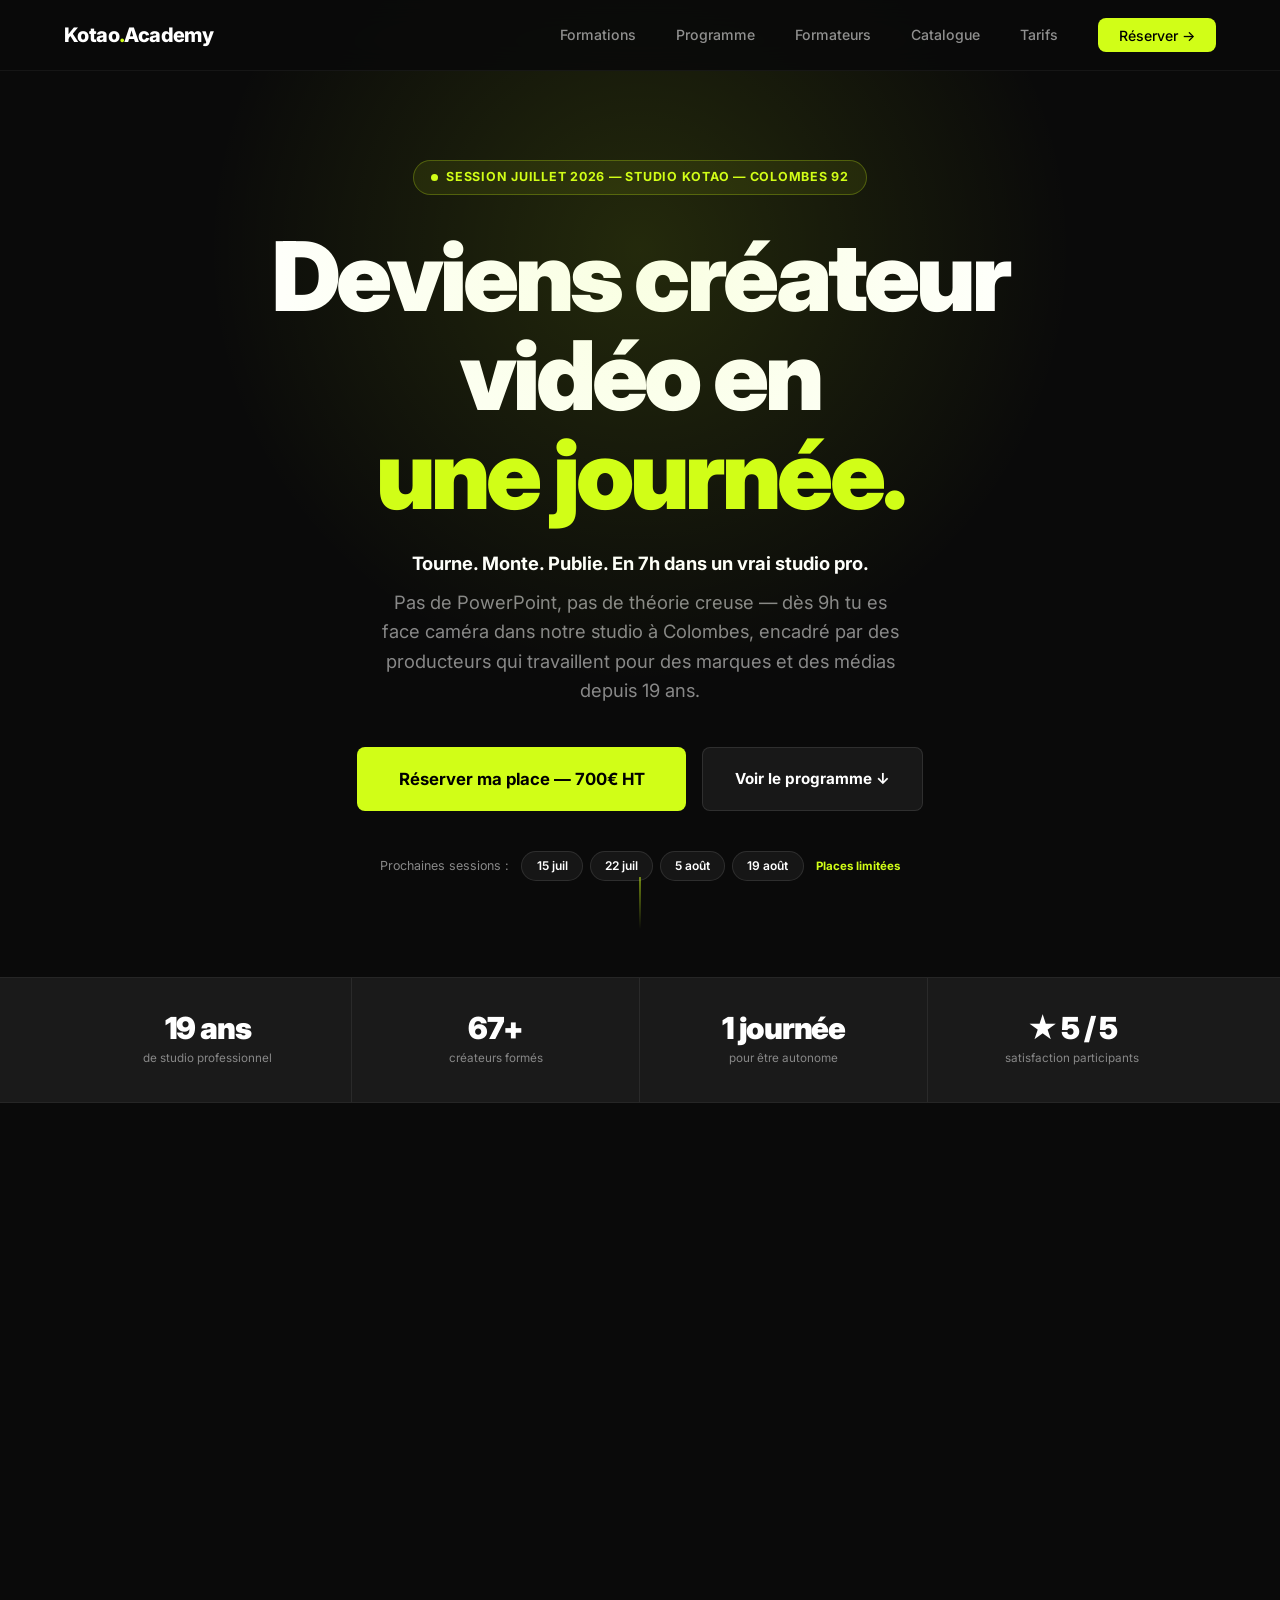
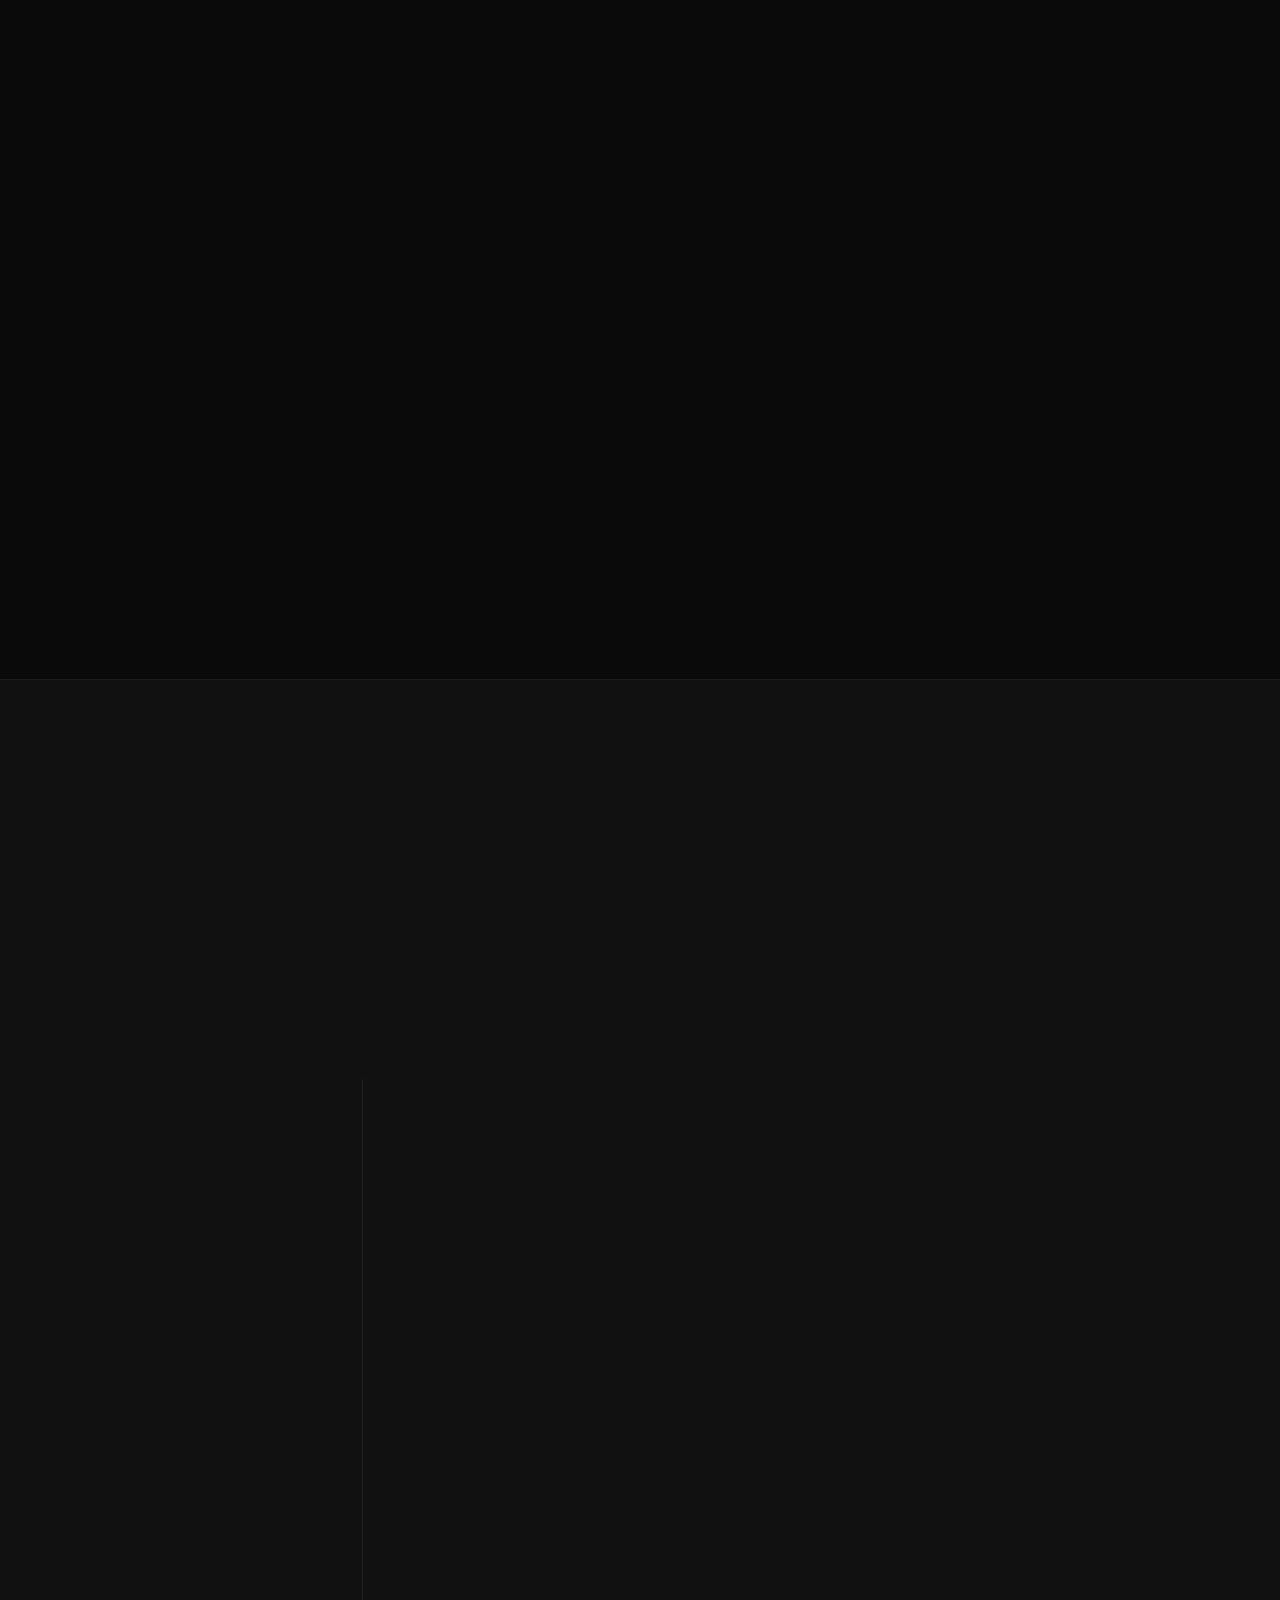
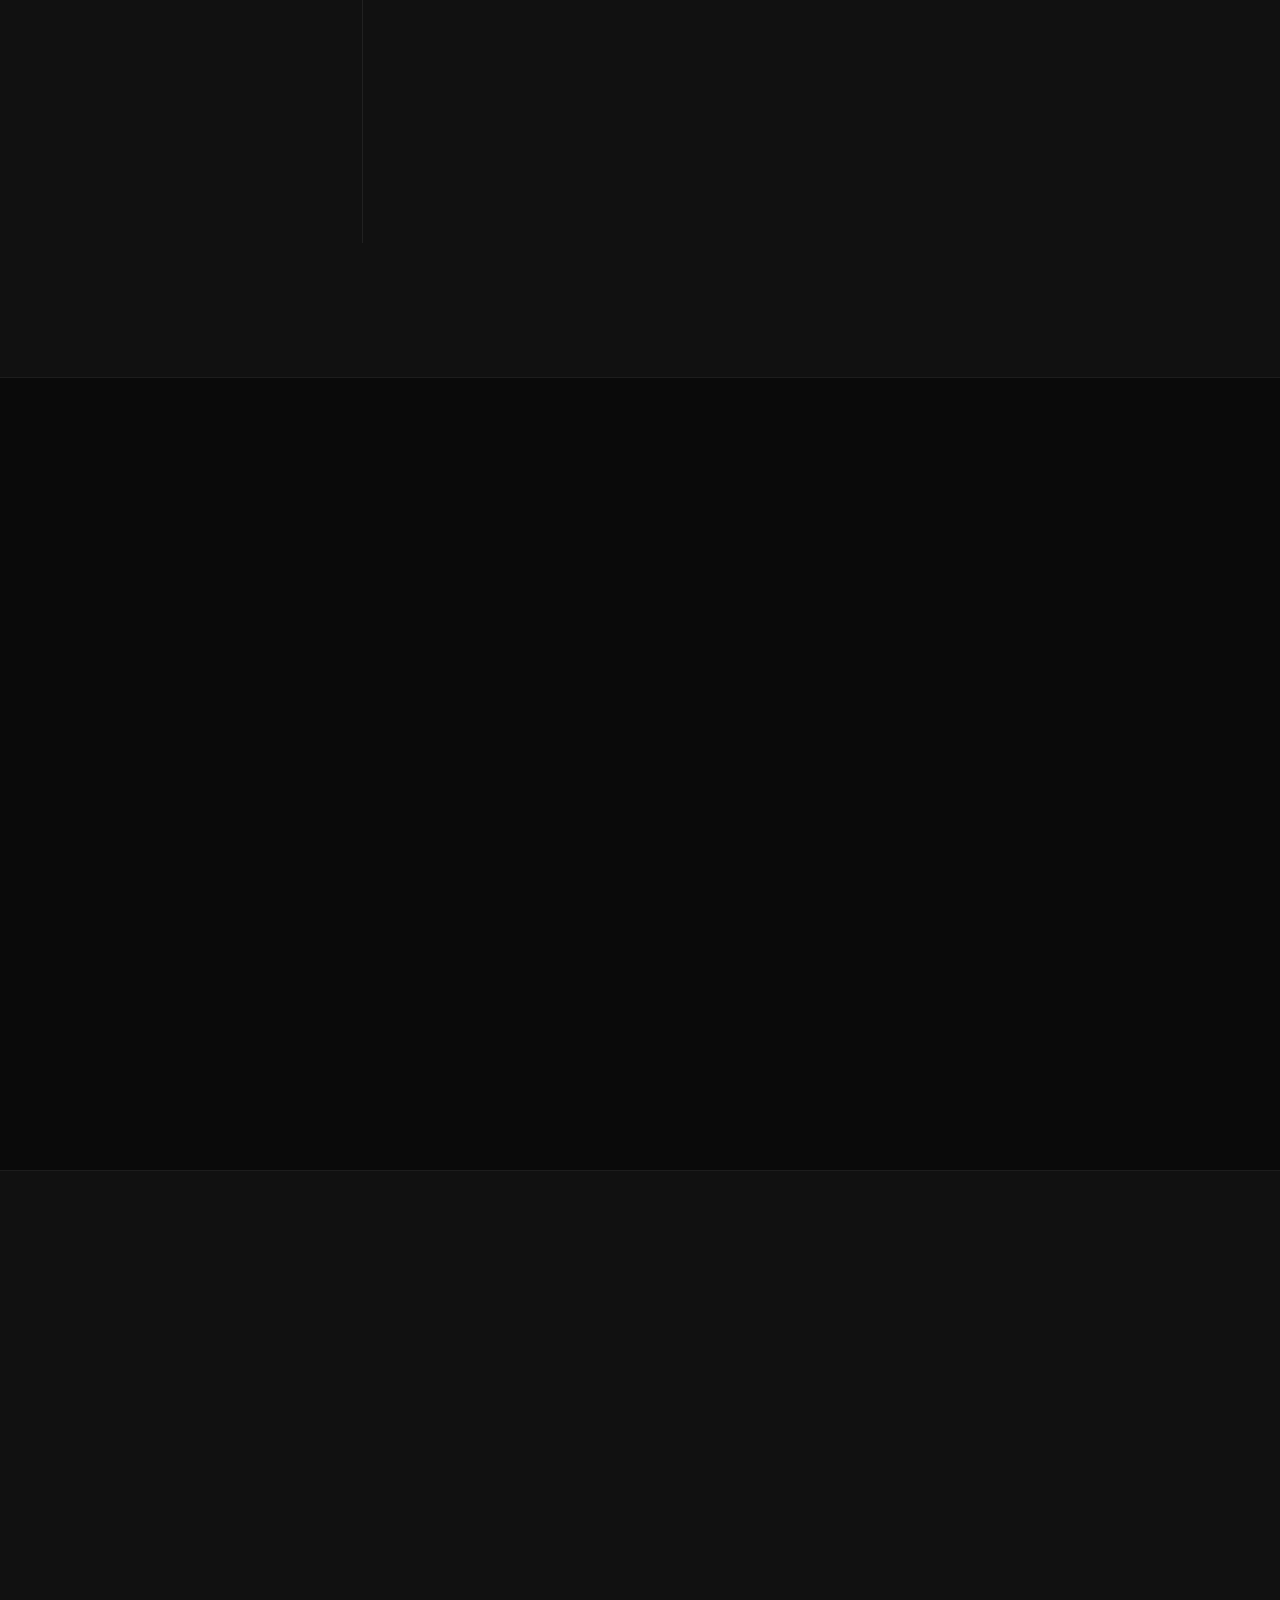
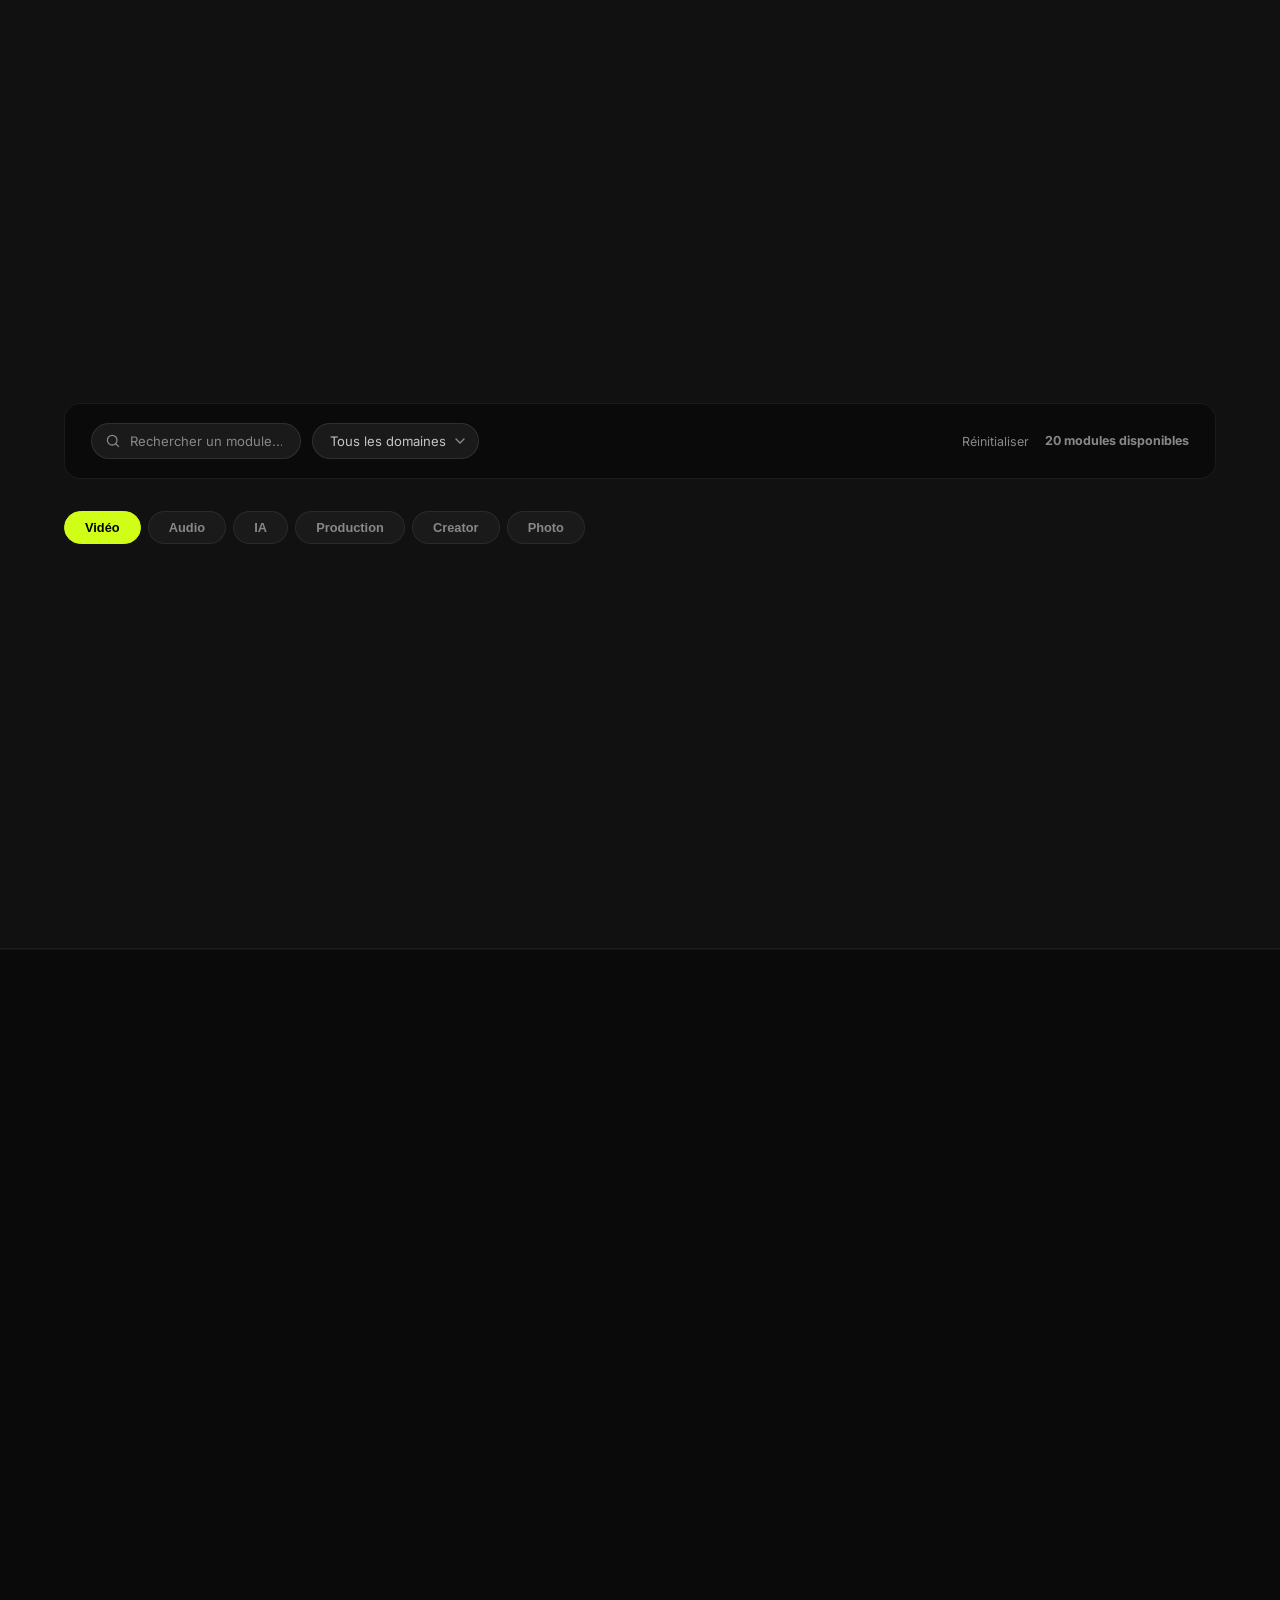
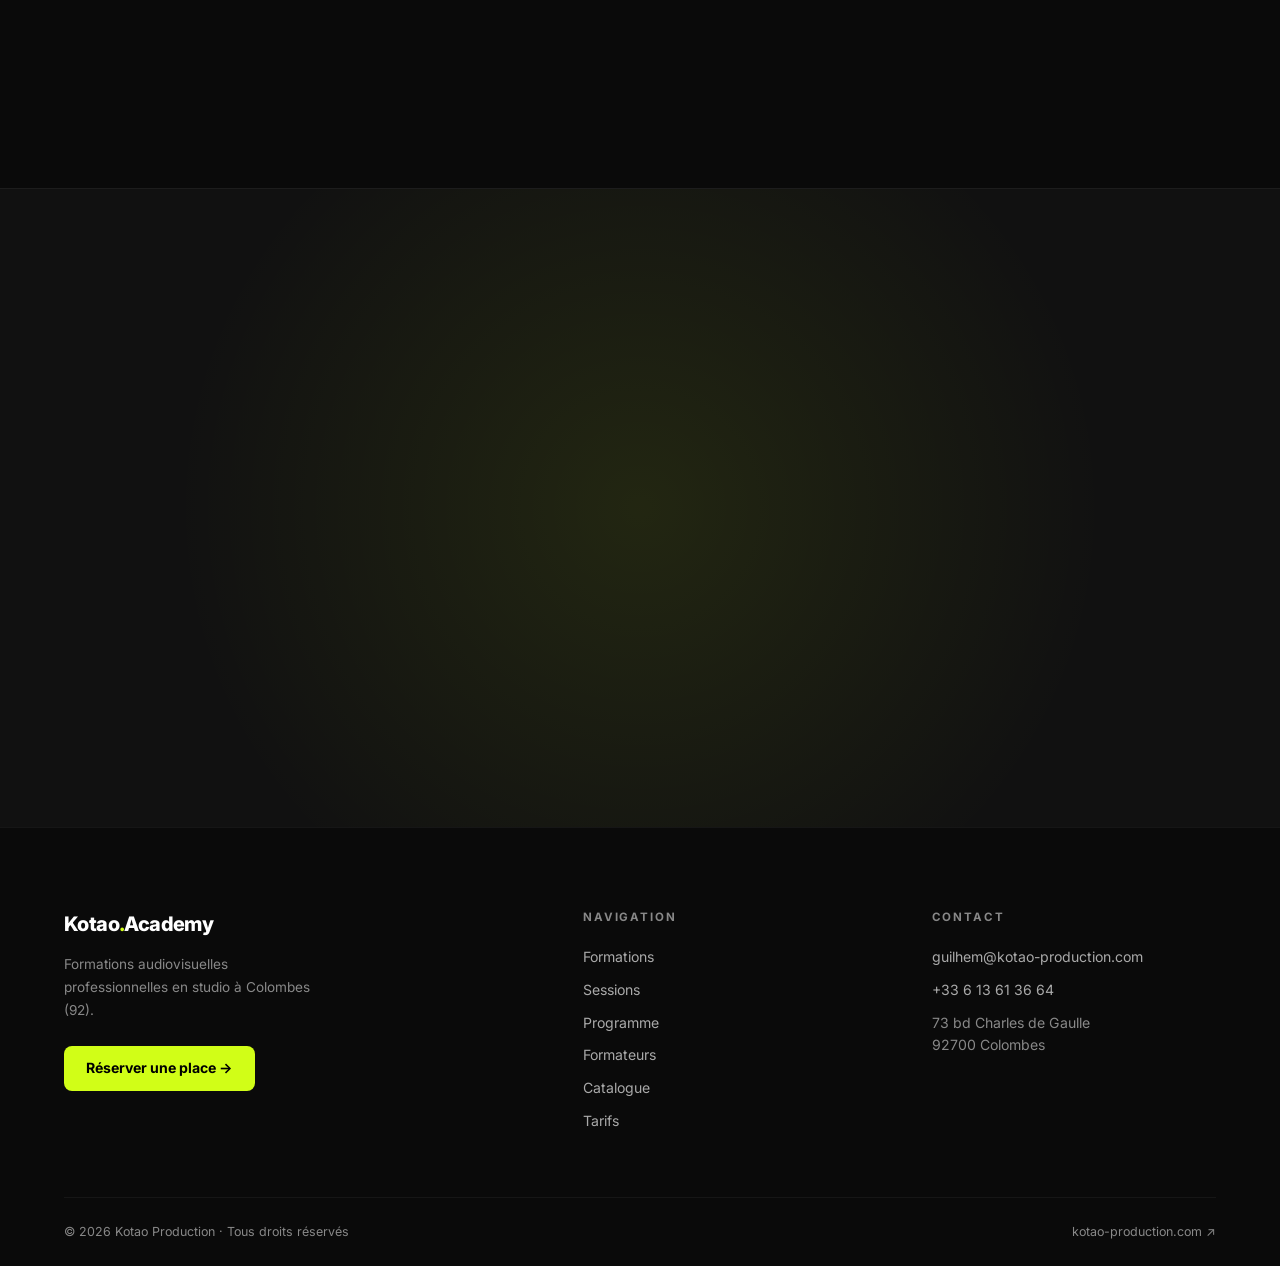
==== commit 5674b2ee: "UX/UI — responsive complet, ordre logique des sections, catalogue intégré - Ordre de page : Outcomes" ====
--- a/index.html
+++ b/index.html
@@ -19,8 +19,8 @@
       <li><a href="#formations">Formations</a></li>
       <li><a href="#programme">Programme</a></li>
       <li><a href="#formateurs">Formateurs</a></li>
+      <li><a href="#catalogues">Catalogue</a></li>
       <li><a href="#tarifs">Tarifs</a></li>
-      <li><a href="#faq">FAQ</a></li>
       <li><a href="reservation.html?formation=mobile" class="nav__cta">Réserver →</a></li>
     </ul>
     <button class="nav__burger" aria-label="Menu" aria-expanded="false">
@@ -69,72 +69,25 @@
   <div class="proof-strip">
     <div class="container">
       <div class="proof-strip__grid">
-        <div class="proof-item" data-reveal>
+        <div class="proof-item">
           <strong>19 ans</strong>
           <span>de studio professionnel</span>
         </div>
-        <div class="proof-sep"></div>
-        <div class="proof-item" data-reveal>
+        <div class="proof-item">
           <strong>67+</strong>
           <span>créateurs formés</span>
         </div>
-        <div class="proof-sep"></div>
-        <div class="proof-item" data-reveal>
+        <div class="proof-item">
           <strong>1 journée</strong>
           <span>pour être autonome</span>
         </div>
-        <div class="proof-sep"></div>
-        <div class="proof-item" data-reveal>
+        <div class="proof-item">
           <strong>★ 5 / 5</strong>
           <span>satisfaction participants</span>
         </div>
       </div>
     </div>
   </div>
-
-  <!-- ════════════ TEMOIGNAGES (remonté pour social proof immédiat) ════════════ -->
-  <section class="section" id="temoignages" style="background:var(--bg-2);border-top:1px solid rgba(255,255,255,0.05);border-bottom:1px solid rgba(255,255,255,0.05);">
-    <div class="container">
-      <span class="section-tag" data-reveal>Ils sont passés par Kotao</span>
-      <h2 class="section-title" data-reveal>Ce qu'ils disent,<br>après la journée.</h2>
-
-      <div class="testi-grid stagger">
-        <div class="testi-card testi-card--featured" data-reveal>
-          <div class="testi-card__stars">★★★★★</div>
-          <p class="testi-card__quote">"En une journée au studio Kotao, j'ai filmé, monté et publié une vidéo pro avec mon iPhone. Les formateurs vont droit au but. Je repars avec des réflexes concrets que j'utilise dès le lendemain."</p>
-          <div class="testi-card__author">
-            <img class="testi-card__avatar" src="https://i.pravatar.cc/80?img=5" alt="" />
-            <div>
-              <div class="testi-card__name">Sophie M.</div>
-              <div class="testi-card__role">Communicante RSE</div>
-            </div>
-          </div>
-        </div>
-        <div class="testi-card" data-reveal>
-          <div class="testi-card__stars">★★★★★</div>
-          <p class="testi-card__quote">"La formation Mobile Creator m'a tout de suite donné les clés pour créer du contenu LinkedIn de qualité pro. Guilhem et Adrien transmettent vraiment leur savoir-faire, c'est du concret, pas de la théorie."</p>
-          <div class="testi-card__author">
-            <img class="testi-card__avatar" src="https://i.pravatar.cc/80?img=12" alt="" />
-            <div>
-              <div class="testi-card__name">Thomas R.</div>
-              <div class="testi-card__role">Fondateur startup</div>
-            </div>
-          </div>
-        </div>
-        <div class="testi-card" data-reveal>
-          <div class="testi-card__stars">★★★★★</div>
-          <p class="testi-card__quote">"Avant la formation, mes vidéos terrain manquaient de qualité. Après Mobile Creator, j'ai les bons réflexes : cadrage, son, montage. Le studio est impressionnant, l'ambiance est top."</p>
-          <div class="testi-card__author">
-            <img class="testi-card__avatar" src="https://i.pravatar.cc/80?img=23" alt="" />
-            <div>
-              <div class="testi-card__name">Lucas P.</div>
-              <div class="testi-card__role">Journaliste indépendant</div>
-            </div>
-          </div>
-        </div>
-      </div>
-    </div>
-  </section>
 
   <!-- ════════════ OUTCOMES ════════════ -->
   <section class="section outcomes-section">
@@ -168,8 +121,217 @@
     </div>
   </section>
 
-  <!-- ════════════ STUDIO SECTION ════════════ -->
-  <section class="studio-section" style="background:var(--bg-2);border-top:1px solid rgba(255,255,255,0.05);">
+  <!-- ════════════ FORMATIONS ════════════ -->
+  <section class="section" id="formations" style="background:var(--bg-2);border-top:1px solid rgba(255,255,255,0.05);">
+    <div class="container">
+      <span class="section-tag" data-reveal>Formations disponibles</span>
+      <h2 class="section-title" data-reveal>Choisis ta formation.</h2>
+      <p class="section-sub" data-reveal>Deux formats intensifs en présentiel à Colombes — réservables dès maintenant, dès 1 participant.</p>
+
+      <div class="grid-auto stagger">
+
+        <div class="card" data-reveal>
+          <div class="card__img" data-clip>
+            <img src="images/formations/mobile-creator.jpg" alt="Mobile Creator" loading="lazy" />
+            <span class="card__badge">Bestseller</span>
+          </div>
+          <div class="card__body">
+            <div class="card__meta">
+              <span>1 jour · 7h en studio</span>
+              <span>Présentiel, 1 participant</span>
+            </div>
+            <h3 class="card__title">Mobile Creator</h3>
+            <p class="card__desc">Maîtrise les techniques de tournage, de montage et de diffusion sur smartphone. De la composition de l'image à l'export final : tu sors de la journée autonome dans ta production de contenu.</p>
+            <div class="card__footer">
+              <div class="card__price">700€ <small>HT</small></div>
+              <a href="reservation.html?formation=mobile" class="btn btn-outline-accent">Réserver →</a>
+            </div>
+          </div>
+        </div>
+
+        <div class="card" data-reveal>
+          <div class="card__img" data-clip>
+            <img src="images/formations/creator-video.jpg" alt="Creator Video" loading="lazy" />
+            <span class="card__badge">Nouveau</span>
+          </div>
+          <div class="card__body">
+            <div class="card__meta">
+              <span>1 jour · studio + tournage</span>
+              <span>Présentiel, 1 participant</span>
+            </div>
+            <h3 class="card__title">Creator Video</h3>
+            <p class="card__desc">Immersion studio avec caméra pro Sony FX3 ou Black Magic 6K. Tournage, post-production sur CapCut ou Premiere, et débrief de ton projet en fin de journée.</p>
+            <div class="card__footer">
+              <div class="card__price">Sur devis</div>
+              <a href="reservation.html?formation=creator" class="btn btn-outline-accent">Réserver →</a>
+            </div>
+          </div>
+        </div>
+
+      </div>
+    </div>
+  </section>
+
+  <!-- ════════════ SESSIONS ════════════ -->
+  <section class="sessions-section" id="sessions">
+    <div class="container">
+      <div class="sessions-header" data-reveal>
+        <div>
+          <span class="section-tag">Prochaines dates</span>
+          <h2 class="section-title">Réserve ta session.</h2>
+        </div>
+        <p class="sessions-sub">Formation individuelle, dès 1 participant.<br>Les places se remplissent vite.</p>
+      </div>
+
+      <div class="sessions-grid stagger">
+        <div class="session-card" data-reveal>
+          <div class="session-card__date">
+            <span class="session-card__day">15</span>
+            <span class="session-card__month">Juillet</span>
+          </div>
+          <div class="session-card__info">
+            <div class="session-card__title">Mobile Creator</div>
+            <div class="session-card__meta">9h00 – 18h00 · Studio Kotao · Colombes 92</div>
+          </div>
+          <div class="session-card__right">
+            <div class="session-card__spots">Places disponibles</div>
+            <a href="reservation.html?formation=mobile" class="btn btn-outline-accent">Réserver</a>
+          </div>
+        </div>
+        <div class="session-card" data-reveal>
+          <div class="session-card__date">
+            <span class="session-card__day">22</span>
+            <span class="session-card__month">Juillet</span>
+          </div>
+          <div class="session-card__info">
+            <div class="session-card__title">Mobile Creator</div>
+            <div class="session-card__meta">9h00 – 18h00 · Studio Kotao · Colombes 92</div>
+          </div>
+          <div class="session-card__right">
+            <div class="session-card__spots">Places disponibles</div>
+            <a href="reservation.html?formation=mobile" class="btn btn-outline-accent">Réserver</a>
+          </div>
+        </div>
+        <div class="session-card" data-reveal>
+          <div class="session-card__date">
+            <span class="session-card__day">05</span>
+            <span class="session-card__month">Août</span>
+          </div>
+          <div class="session-card__info">
+            <div class="session-card__title">Mobile Creator</div>
+            <div class="session-card__meta">9h00 – 18h00 · Studio Kotao · Colombes 92</div>
+          </div>
+          <div class="session-card__right">
+            <div class="session-card__spots">Places disponibles</div>
+            <a href="reservation.html?formation=mobile" class="btn btn-outline-accent">Réserver</a>
+          </div>
+        </div>
+        <div class="session-card" data-reveal>
+          <div class="session-card__date">
+            <span class="session-card__day">19</span>
+            <span class="session-card__month">Août</span>
+          </div>
+          <div class="session-card__info">
+            <div class="session-card__title">Mobile Creator</div>
+            <div class="session-card__meta">9h00 – 18h00 · Studio Kotao · Colombes 92</div>
+          </div>
+          <div class="session-card__right">
+            <div class="session-card__spots">Places disponibles</div>
+            <a href="reservation.html?formation=mobile" class="btn btn-outline-accent">Réserver</a>
+          </div>
+        </div>
+      </div>
+
+      <p class="sessions-note" data-reveal>Tu veux une date hors catalogue ? <a href="mailto:guilhem@kotao-production.com" style="color:var(--accent)">Contacte-nous</a> — la formation peut se faire dès 1 élève, à la date de ton choix.</p>
+    </div>
+  </section>
+
+  <!-- ════════════ PROGRAMME ════════════ -->
+  <section class="section" id="programme" style="background:var(--bg-2);border-top:1px solid rgba(255,255,255,0.05);border-bottom:1px solid rgba(255,255,255,0.05);">
+    <div class="container">
+      <span class="section-tag" data-reveal>Programme Mobile Creator</span>
+      <h2 class="section-title" data-reveal>Ta journée,<br>heure par heure.</h2>
+      <p class="section-sub" data-reveal>9h tu arrives. 18h tu publies. Entre les deux : du pur concret.</p>
+
+      <div class="timeline">
+        <div class="timeline-item" data-reveal>
+          <div class="timeline-time">9h00</div>
+          <div class="timeline-dot"></div>
+          <div class="timeline-content">
+            <h4>Accueil & diagnostic</h4>
+            <p>Découverte du studio, évaluation de ton niveau, brief personnalisé de la journée.</p>
+          </div>
+        </div>
+        <div class="timeline-item" data-reveal>
+          <div class="timeline-time">9h30</div>
+          <div class="timeline-dot"></div>
+          <div class="timeline-content">
+            <h4>Les bons réflexes caméra</h4>
+            <p>Composition, cadrages, mouvements, raccords & transitions — les techniques que les pros ont automatisé.</p>
+          </div>
+        </div>
+        <div class="timeline-item" data-reveal>
+          <div class="timeline-time">10h30</div>
+          <div class="timeline-dot"></div>
+          <div class="timeline-content">
+            <h4>Lumière & son</h4>
+            <p>Contrôle de la lumière en studio, micro HF, perche, écriture du synopsis et du pitch.</p>
+          </div>
+        </div>
+        <div class="timeline-item" data-reveal>
+          <div class="timeline-time">11h30</div>
+          <div class="timeline-dot"></div>
+          <div class="timeline-content">
+            <h4>1er tournage — Interview & vlog</h4>
+            <p>Tu tournes ton 1er contenu, seul face caméra, avec feedback direct du formateur.</p>
+          </div>
+        </div>
+        <div class="timeline-item timeline-item--break" data-reveal>
+          <div class="timeline-time">12h30</div>
+          <div class="timeline-dot timeline-dot--muted"></div>
+          <div class="timeline-content">
+            <h4>Pause déjeuner</h4>
+            <p>1 heure de break.</p>
+          </div>
+        </div>
+        <div class="timeline-item" data-reveal>
+          <div class="timeline-time">13h30</div>
+          <div class="timeline-dot"></div>
+          <div class="timeline-content">
+            <h4>Montage — CapCut / Premiere</h4>
+            <p>Dérushage, assemblage, musique, sous-titres automatiques, export — ton reel monté de tes mains.</p>
+          </div>
+        </div>
+        <div class="timeline-item" data-reveal>
+          <div class="timeline-time">15h30</div>
+          <div class="timeline-dot"></div>
+          <div class="timeline-content">
+            <h4>Tournage avancé — Reel & storytelling</h4>
+            <p>Exercices reportage, mise en situation réelle, gestion du stress face caméra.</p>
+          </div>
+        </div>
+        <div class="timeline-item" data-reveal>
+          <div class="timeline-time">17h00</div>
+          <div class="timeline-dot"></div>
+          <div class="timeline-content">
+            <h4>Export & diffusion réseaux</h4>
+            <p>Format par plateforme, légende, hashtags — ton contenu optimisé pour Instagram, TikTok ou LinkedIn.</p>
+          </div>
+        </div>
+        <div class="timeline-item timeline-item--last" data-reveal>
+          <div class="timeline-time">18h00</div>
+          <div class="timeline-dot timeline-dot--accent"></div>
+          <div class="timeline-content">
+            <h4>QCM final & attestation</h4>
+            <p>Évaluation, débrief personnalisé et remise de l'attestation de fin de formation.</p>
+          </div>
+        </div>
+      </div>
+    </div>
+  </section>
+
+  <!-- ════════════ STUDIO ════════════ -->
+  <section class="studio-section" id="studio">
     <div class="container">
       <div class="studio-split">
         <div class="studio-split__img" data-clip>
@@ -191,181 +353,8 @@
     </div>
   </section>
 
-  <!-- ════════════ SEARCH BAR ════════════ -->
-  <div class="search-bar" id="searchBar">
-    <div class="container">
-      <div class="search-bar__inner">
-        <div class="search-bar__title"><strong>Je cherche</strong> ma formation</div>
-        <div class="search-bar__filters">
-          <div class="search-input-wrap">
-            <svg class="search-icon" viewBox="0 0 20 20" fill="none" xmlns="http://www.w3.org/2000/svg"><circle cx="9" cy="9" r="6" stroke="currentColor" stroke-width="1.6"/><path d="M13.5 13.5L17 17" stroke="currentColor" stroke-width="1.6" stroke-linecap="round"/></svg>
-            <input class="search-input" id="searchKeyword" type="text" placeholder="Recherche par mots clés" />
-          </div>
-          <select class="search-filter" id="filterThematique">
-            <option value="">Thématique</option>
-            <option value="video">Vidéo</option>
-            <option value="audio">Audio</option>
-            <option value="ia">IA</option>
-            <option value="prod">Production</option>
-            <option value="creator">Creator</option>
-            <option value="photo">Photo</option>
-          </select>
-          <select class="search-filter" id="filterFormat">
-            <option value="">Format</option>
-            <option value="studio">En studio</option>
-            <option value="terrain">Studio + terrain</option>
-          </select>
-          <select class="search-filter" id="filterBudget">
-            <option value="">Budget</option>
-            <option value="fixe">Tarif fixe (700€)</option>
-            <option value="devis">Sur devis</option>
-          </select>
-          <div class="search-bar__right">
-            <button class="search-reset" id="searchReset">↺ Réinitialiser</button>
-            <span class="search-count" id="searchCount">2 formations disponibles</span>
-          </div>
-        </div>
-      </div>
-    </div>
-  </div>
-
-  <!-- ════════════ FORMATIONS ════════════ -->
-  <section class="section" id="formations">
-    <div class="container">
-      <span class="section-tag" data-reveal>Nos formations</span>
-      <h2 class="section-title" data-reveal>Choisis ta formation.</h2>
-      <p class="section-sub" data-reveal>Deux formats courts et intensifs, en présentiel dans notre studio à Colombes.</p>
-
-      <div class="grid-auto stagger">
-
-        <div class="card" data-reveal>
-          <div class="card__img" data-clip>
-            <img src="images/formations/mobile-creator.jpg" alt="Mobile Creator" loading="lazy" />
-            <span class="card__badge">Bestseller</span>
-          </div>
-          <div class="card__body">
-            <div class="card__meta">
-              <span>1 jour · 7h en studio</span>
-              <span>Présentiel, 1 participant</span>
-            </div>
-            <h3 class="card__title">Mobile Creator — Filmer, monter et diffuser sa vidéo</h3>
-            <p class="card__desc">Maîtrise les techniques de tournage, de montage et de diffusion sur smartphone pour réaliser des vidéos professionnelles et devenir autonome dans ta production de contenu.</p>
-            <div class="card__footer">
-              <div class="card__price">700€ <small>HT</small></div>
-              <a href="reservation.html?formation=mobile" class="btn btn-outline-accent">Réserver →</a>
-            </div>
-          </div>
-        </div>
-
-        <div class="card" data-reveal>
-          <div class="card__img" data-clip>
-            <img src="images/formations/creator-video.jpg" alt="Creator Video" loading="lazy" />
-            <span class="card__badge">Nouveau</span>
-          </div>
-          <div class="card__body">
-            <div class="card__meta">
-              <span>1 jour · studio + tournage</span>
-              <span>Présentiel, 1 participant</span>
-            </div>
-            <h3 class="card__title">Creator Video — Devenir créateur de contenu</h3>
-            <p class="card__desc">Immersion studio, tournage avec caméra pro (Sony FX3 / Black Magic 6K), post-production sur CapCut ou Premiere et analyse de ton projet en fin de journée.</p>
-            <div class="card__footer">
-              <div class="card__price">Sur devis</div>
-              <a href="reservation.html?formation=creator" class="btn btn-outline-accent">Réserver →</a>
-            </div>
-          </div>
-        </div>
-
-      </div>
-    </div>
-  </section>
-
-  <!-- ════════════ PROGRAMME ════════════ -->
-  <section class="section" id="programme" style="background:var(--bg-2);border-top:1px solid rgba(255,255,255,0.05);border-bottom:1px solid rgba(255,255,255,0.05);">
-    <div class="container">
-      <span class="section-tag" data-reveal>Programme</span>
-      <h2 class="section-title" data-reveal>Ta journée,<br>heure par heure.</h2>
-      <p class="section-sub" data-reveal>9h tu arrives. 18h tu publies. Entre les deux : du pur concret.</p>
-
-      <div class="timeline">
-        <div class="timeline-item" data-reveal>
-          <div class="timeline-time">9h00</div>
-          <div class="timeline-dot"></div>
-          <div class="timeline-content">
-            <h4>Accueil & diagnostic</h4>
-            <p>Découverte du studio, évaluation de ton niveau, brief personnalisé de la journée.</p>
-          </div>
-        </div>
-        <div class="timeline-item" data-reveal>
-          <div class="timeline-time">9h30</div>
-          <div class="timeline-dot"></div>
-          <div class="timeline-content">
-            <h4>Les bons réflexes caméra</h4>
-            <p>Composition, cadrages, mouvements, raccords & transitions — les techniques que les pros ont automatisé.</p>
-          </div>
-        </div>
-        <div class="timeline-item" data-reveal>
-          <div class="timeline-time">10h30</div>
-          <div class="timeline-dot"></div>
-          <div class="timeline-content">
-            <h4>Lumière & son</h4>
-            <p>Contrôle de la lumière en studio, micro HF, perche, écriture du synopsis et du pitch.</p>
-          </div>
-        </div>
-        <div class="timeline-item" data-reveal>
-          <div class="timeline-time">11h30</div>
-          <div class="timeline-dot"></div>
-          <div class="timeline-content">
-            <h4>1er tournage — Interview & vlog</h4>
-            <p>Tu tournes ton 1er contenu, seul face caméra, avec feedback direct du formateur.</p>
-          </div>
-        </div>
-        <div class="timeline-item timeline-item--break" data-reveal>
-          <div class="timeline-time">12h30</div>
-          <div class="timeline-dot timeline-dot--muted"></div>
-          <div class="timeline-content">
-            <h4>Pause déjeuner</h4>
-            <p>1 heure de break bien mérité.</p>
-          </div>
-        </div>
-        <div class="timeline-item" data-reveal>
-          <div class="timeline-time">13h30</div>
-          <div class="timeline-dot"></div>
-          <div class="timeline-content">
-            <h4>Montage — CapCut / Premiere</h4>
-            <p>Dérushage, assemblage, musique, sous-titres automatiques, export — ton reel monté de tes mains.</p>
-          </div>
-        </div>
-        <div class="timeline-item" data-reveal>
-          <div class="timeline-time">15h30</div>
-          <div class="timeline-dot"></div>
-          <div class="timeline-content">
-            <h4>Tournage avancé — Reel & storytelling</h4>
-            <p>Exercices reportage, mise en situation réelle, gestion du stress face caméra.</p>
-          </div>
-        </div>
-        <div class="timeline-item" data-reveal>
-          <div class="timeline-time">17h00</div>
-          <div class="timeline-dot"></div>
-          <div class="timeline-content">
-            <h4>Export & diffusion réseaux</h4>
-            <p>Format par plateforme, légende, hashtags — ton contenu optimisé pour Instagram, TikTok ou LinkedIn.</p>
-          </div>
-        </div>
-        <div class="timeline-item timeline-item--last" data-reveal>
-          <div class="timeline-time">18h00</div>
-          <div class="timeline-dot timeline-dot--accent"></div>
-          <div class="timeline-content">
-            <h4>QCM final & attestation</h4>
-            <p>Évaluation, débrief personnalisé et remise de l'attestation de fin de formation.</p>
-          </div>
-        </div>
-      </div>
-    </div>
-  </section>
-
   <!-- ════════════ FORMATEURS ════════════ -->
-  <section class="section" id="formateurs">
+  <section class="section" id="formateurs" style="background:var(--bg-2);border-top:1px solid rgba(255,255,255,0.05);border-bottom:1px solid rgba(255,255,255,0.05);">
     <div class="container">
       <span class="section-tag" data-reveal>Tes formateurs</span>
       <h2 class="section-title" data-reveal>Apprenez avec ceux<br>qui produisent au quotidien.</h2>
@@ -414,95 +403,86 @@
     </div>
   </section>
 
-  <!-- ════════════ SESSIONS ════════════ -->
-  <section class="sessions-section" id="sessions" style="background:var(--bg-2);border-top:1px solid rgba(255,255,255,0.05);border-bottom:1px solid rgba(255,255,255,0.05);">
-    <div class="container">
-      <div class="sessions-header" data-reveal>
-        <div>
-          <span class="section-tag">Prochaines dates</span>
-          <h2 class="section-title">Réserve ta session.</h2>
-        </div>
-        <p class="sessions-sub">Formation individuelle, dès 1 participant.<br>Les places se remplissent vite.</p>
-      </div>
-
-      <div class="sessions-grid stagger">
-        <div class="session-card" data-reveal>
-          <div class="session-card__date">
-            <span class="session-card__day">15</span>
-            <span class="session-card__month">Juillet</span>
-          </div>
-          <div class="session-card__info">
-            <div class="session-card__title">Mobile Creator</div>
-            <div class="session-card__meta">9h00 – 18h00 · Studio Kotao · Colombes 92</div>
-          </div>
-          <div class="session-card__right">
-            <div class="session-card__spots">Places disponibles</div>
-            <a href="reservation.html?formation=mobile" class="btn btn-outline-accent">Réserver</a>
-          </div>
-        </div>
-        <div class="session-card" data-reveal>
-          <div class="session-card__date">
-            <span class="session-card__day">22</span>
-            <span class="session-card__month">Juillet</span>
-          </div>
-          <div class="session-card__info">
-            <div class="session-card__title">Mobile Creator</div>
-            <div class="session-card__meta">9h00 – 18h00 · Studio Kotao · Colombes 92</div>
-          </div>
-          <div class="session-card__right">
-            <div class="session-card__spots">Places disponibles</div>
-            <a href="reservation.html?formation=mobile" class="btn btn-outline-accent">Réserver</a>
-          </div>
-        </div>
-        <div class="session-card" data-reveal>
-          <div class="session-card__date">
-            <span class="session-card__day">05</span>
-            <span class="session-card__month">Août</span>
-          </div>
-          <div class="session-card__info">
-            <div class="session-card__title">Mobile Creator</div>
-            <div class="session-card__meta">9h00 – 18h00 · Studio Kotao · Colombes 92</div>
-          </div>
-          <div class="session-card__right">
-            <div class="session-card__spots">Places disponibles</div>
-            <a href="reservation.html?formation=mobile" class="btn btn-outline-accent">Réserver</a>
-          </div>
-        </div>
-        <div class="session-card" data-reveal>
-          <div class="session-card__date">
-            <span class="session-card__day">19</span>
-            <span class="session-card__month">Août</span>
-          </div>
-          <div class="session-card__info">
-            <div class="session-card__title">Mobile Creator</div>
-            <div class="session-card__meta">9h00 – 18h00 · Studio Kotao · Colombes 92</div>
-          </div>
-          <div class="session-card__right">
-            <div class="session-card__spots">Places disponibles</div>
-            <a href="reservation.html?formation=mobile" class="btn btn-outline-accent">Réserver</a>
-          </div>
-        </div>
-      </div>
-
-      <p class="sessions-note" data-reveal>Tu veux une date hors catalogue ? <a href="mailto:guilhem@kotao-production.com" style="color:var(--accent)">Contacte-nous</a> — la formation peut se faire dès 1 élève, à la date de ton choix.</p>
-    </div>
-  </section>
-
-  <!-- ════════════ CATALOGUES ════════════ -->
+  <!-- ════════════ TEMOIGNAGES ════════════ -->
+  <section class="section" id="temoignages">
+    <div class="container">
+      <span class="section-tag" data-reveal>Témoignages</span>
+      <h2 class="section-title" data-reveal>Ce qu'ils disent,<br>après la journée.</h2>
+
+      <div class="testi-grid stagger">
+        <div class="testi-card testi-card--featured" data-reveal>
+          <div class="testi-card__stars">★★★★★</div>
+          <p class="testi-card__quote">"En une journée au studio Kotao, j'ai filmé, monté et publié une vidéo pro avec mon iPhone. Les formateurs vont droit au but. Je repars avec des réflexes concrets que j'utilise dès le lendemain."</p>
+          <div class="testi-card__author">
+            <img class="testi-card__avatar" src="https://i.pravatar.cc/80?img=5" alt="" />
+            <div>
+              <div class="testi-card__name">Sophie M.</div>
+              <div class="testi-card__role">Communicante RSE</div>
+            </div>
+          </div>
+        </div>
+        <div class="testi-card" data-reveal>
+          <div class="testi-card__stars">★★★★★</div>
+          <p class="testi-card__quote">"La formation Mobile Creator m'a tout de suite donné les clés pour créer du contenu LinkedIn de qualité pro. Guilhem et Adrien transmettent vraiment leur savoir-faire, c'est du concret, pas de la théorie."</p>
+          <div class="testi-card__author">
+            <img class="testi-card__avatar" src="https://i.pravatar.cc/80?img=12" alt="" />
+            <div>
+              <div class="testi-card__name">Thomas R.</div>
+              <div class="testi-card__role">Fondateur startup</div>
+            </div>
+          </div>
+        </div>
+        <div class="testi-card" data-reveal>
+          <div class="testi-card__stars">★★★★★</div>
+          <p class="testi-card__quote">"Avant la formation, mes vidéos terrain manquaient de qualité. Après Mobile Creator, j'ai les bons réflexes : cadrage, son, montage. Le studio est impressionnant, l'ambiance est top."</p>
+          <div class="testi-card__author">
+            <img class="testi-card__avatar" src="https://i.pravatar.cc/80?img=23" alt="" />
+            <div>
+              <div class="testi-card__name">Lucas P.</div>
+              <div class="testi-card__role">Journaliste indépendant</div>
+            </div>
+          </div>
+        </div>
+      </div>
+    </div>
+  </section>
+
+  <!-- ════════════ CATALOGUE ════════════ -->
   <section class="section catalogues" id="catalogues">
     <div class="container">
 
-      <span class="section-tag" data-reveal>Accès Orange</span>
-      <h2 class="section-title" data-reveal>Nos catalogues<br>de formations</h2>
-      <p class="section-sub" data-reveal>Accédez à l'ensemble des modules selon votre niveau d'accès. L'accès Orange débloque toutes les rubriques ci-dessous.</p>
+      <span class="section-tag" data-reveal>Catalogue Orange</span>
+      <h2 class="section-title" data-reveal>Tous nos modules<br>de formation.</h2>
+      <p class="section-sub" data-reveal>L'Accès Orange débloque l'ensemble du catalogue — 6 domaines, plus de 20 modules, animés par l'équipe Kotao et des intervenants experts.</p>
 
       <div class="vignette" data-reveal>
-        <div class="vignette__icon" style="background:var(--bg-3);border:1px solid rgba(255,165,0,0.4);color:#ff8c00;font-size:1rem;font-weight:800;letter-spacing:0.05em;">Orange</div>
+        <div class="vignette__icon" style="background:rgba(255,140,0,0.12);border:1px solid rgba(255,140,0,0.3);color:#ff8c00;font-size:0.85rem;font-weight:800;letter-spacing:0.04em;">Orange</div>
         <div class="vignette__text">
           <h3>Accès Orange — Catalogue complet</h3>
-          <p>6 rubriques · Vidéo, Audio, IA, Production, Creator, Photo</p>
+          <p>6 domaines · Vidéo, Audio, IA, Production, Creator, Photo</p>
         </div>
         <div class="vignette__badge">Accès Orange</div>
+      </div>
+
+      <!-- Barre de recherche intégrée au catalogue -->
+      <div class="catalogue-search" id="searchBar">
+        <div class="search-input-wrap">
+          <svg class="search-icon" viewBox="0 0 20 20" fill="none" xmlns="http://www.w3.org/2000/svg"><circle cx="9" cy="9" r="6" stroke="currentColor" stroke-width="1.6"/><path d="M13.5 13.5L17 17" stroke="currentColor" stroke-width="1.6" stroke-linecap="round"/></svg>
+          <input class="search-input" id="searchKeyword" type="text" placeholder="Rechercher un module..." />
+        </div>
+        <select class="search-filter" id="filterThematique">
+          <option value="">Tous les domaines</option>
+          <option value="video">Vidéo</option>
+          <option value="audio">Audio</option>
+          <option value="ia">IA</option>
+          <option value="prod">Production</option>
+          <option value="creator">Creator</option>
+          <option value="photo">Photo</option>
+        </select>
+        <div class="catalogue-search__right">
+          <button class="search-reset" id="searchReset">Réinitialiser</button>
+          <span class="search-count" id="searchCount">20 modules disponibles</span>
+        </div>
       </div>
 
       <div data-tabs>
@@ -521,7 +501,7 @@
             <div class="cat-card" data-reveal><p class="cat-card__title">Comédien</p><p class="cat-card__desc">Direction d'acteurs et travail face caméra</p></div>
             <div class="cat-card" data-reveal><p class="cat-card__title">Intermittent</p><p class="cat-card__desc">Statut intermittent du spectacle, droits & démarches</p></div>
             <div class="cat-card" data-reveal><p class="cat-card__title">Caméra</p><p class="cat-card__desc">Prise en main caméra pro, réglages et techniques</p></div>
-            <div class="cat-card" data-reveal><p class="cat-card__title">Chef Op.</p><p class="cat-card__desc">Direction de la photographie, lumière et cadre</p></div>
+            <div class="cat-card" data-reveal><p class="cat-card__title">Chef Opérateur</p><p class="cat-card__desc">Direction de la photographie, lumière et cadre</p></div>
             <div class="cat-card" data-reveal><p class="cat-card__title">Staff</p><p class="cat-card__desc">Organisation et gestion d'une équipe de tournage</p></div>
           </div>
         </div>
@@ -535,7 +515,7 @@
 
         <div class="tab-panel" data-panel="ia">
           <div class="cat-grid stagger">
-            <div class="cat-card" data-reveal><p class="cat-card__title">Minimalisme IA</p><p class="cat-card__desc">Utiliser l'intelligence artificielle avec efficacité</p></div>
+            <div class="cat-card" data-reveal><p class="cat-card__title">Minimalisme IA</p><p class="cat-card__desc">Utiliser l'intelligence artificielle avec efficacité dans sa production</p></div>
           </div>
         </div>
 
@@ -571,11 +551,11 @@
   </section>
 
   <!-- ════════════ INTERVENANTS ════════════ -->
-  <section class="section" id="intervenants" style="background:var(--bg);border-top:1px solid rgba(255,255,255,0.05);border-bottom:1px solid rgba(255,255,255,0.05);">
-    <div class="container">
-      <span class="section-tag" data-reveal>À venir</span>
-      <h2 class="section-title" data-reveal>Nos formats<br>& intervenants</h2>
-      <p class="section-sub" data-reveal>D'autres formats encadrés par les talents du studio et des intervenants experts arrivent prochainement.</p>
+  <section class="section" id="intervenants" style="border-top:1px solid rgba(255,255,255,0.05);">
+    <div class="container">
+      <span class="section-tag" data-reveal>Ateliers à venir</span>
+      <h2 class="section-title" data-reveal>Nos intervenants<br>experts arrivent.</h2>
+      <p class="section-sub" data-reveal>Des formats encadrés par les talents du studio et des professionnels reconnus du secteur audiovisuel — prochainement disponibles à la réservation.</p>
 
       <div class="grid-auto stagger">
         <div class="card" data-reveal><div class="card__img" data-clip><span class="card__badge card__badge--ghost">Bientôt</span><img src="images/intervenants/realisation-pub.jpg" alt="Réalisation Pub" loading="lazy"></div><div class="card__body"><div class="card__meta"><span>Réalisation</span></div><h3 class="card__title">Réalisation Pub</h3><p class="card__desc">Avec Les Directors, James Maciver, Franck Allera.</p></div></div>
@@ -594,10 +574,10 @@
   </section>
 
   <!-- ════════════ TARIFS ════════════ -->
-  <section class="section" id="tarifs">
+  <section class="section" id="tarifs" style="background:var(--bg-2);border-top:1px solid rgba(255,255,255,0.05);">
     <div class="container">
       <span class="section-tag" data-reveal>Tarifs</span>
-      <h2 class="section-title" data-reveal>Une formation,<br>un tarif clair</h2>
+      <h2 class="section-title" data-reveal>Une formation,<br>un tarif clair.</h2>
       <p class="section-sub" data-reveal>Formation en présentiel dans notre studio de Colombes (92), dès 1 participant.</p>
 
       <div class="pricing-grid stagger">
@@ -634,7 +614,7 @@
   </section>
 
   <!-- ════════════ FAQ ════════════ -->
-  <section class="section" id="faq" style="background:var(--bg-2);border-top:1px solid rgba(255,255,255,0.05);">
+  <section class="section" id="faq" style="border-top:1px solid rgba(255,255,255,0.05);">
     <div class="container">
       <span class="section-tag" data-reveal>FAQ</span>
       <h2 class="section-title" style="text-align:center" data-reveal>Questions fréquentes</h2>
@@ -687,9 +667,10 @@
           <p class="footer__col-title">Navigation</p>
           <ul class="footer__list">
             <li><a href="#formations">Formations</a></li>
+            <li><a href="#sessions">Sessions</a></li>
             <li><a href="#programme">Programme</a></li>
+            <li><a href="#formateurs">Formateurs</a></li>
             <li><a href="#catalogues">Catalogue</a></li>
-            <li><a href="#formateurs">Formateurs</a></li>
             <li><a href="#tarifs">Tarifs</a></li>
           </ul>
         </div>
--- a/style.css
+++ b/style.css
@@ -701,32 +701,21 @@
 .cat-card {
   background: var(--bg-3);
   border: 1px solid rgba(255,255,255,0.06);
-  border-radius: 14px;
+  border-left: 2px solid transparent;
+  border-radius: 12px;
   padding: 1.3rem 1.5rem;
-  display: flex;
-  align-items: flex-start;
-  gap: 1rem;
-  transition: transform 0.25s var(--ease), border-color 0.25s;
+  display: block;
+  transition: border-color 0.2s, border-left-color 0.2s, transform 0.2s var(--ease);
   cursor: pointer;
 }
 .cat-card:hover {
-  transform: translateY(-4px);
-  border-color: rgba(209,254,23,0.28);
-}
-
-.cat-card__icon {
-  width: 38px; height: 38px;
-  background: rgba(209,254,23,0.08);
-  border-radius: 9px;
-  display: flex;
-  align-items: center;
-  justify-content: center;
-  font-size: 1rem;
-  flex-shrink: 0;
-}
-
-.cat-card__title { font-size: 0.92rem; font-weight: 700; margin-bottom: 0.2rem; }
-.cat-card__desc  { font-size: 0.78rem; color: var(--muted); line-height: 1.5; margin: 0; }
+  border-color: rgba(255,255,255,0.1);
+  border-left-color: var(--accent);
+  transform: translateY(-2px);
+}
+
+.cat-card__title { font-size: 0.9rem; font-weight: 700; margin-bottom: 0.3rem; }
+.cat-card__desc  { font-size: 0.78rem; color: var(--muted); line-height: 1.55; margin: 0; }
 
 /* ════════════════════════════════════════════
    ABOUT SPLIT
@@ -1106,38 +1095,32 @@
   background: var(--bg-3);
   border-top: 1px solid rgba(255,255,255,0.05);
   border-bottom: 1px solid rgba(255,255,255,0.05);
-  padding: 2.8rem 0;
+  padding: 0;
 }
 .proof-strip__grid {
-  display: flex;
-  align-items: center;
-  justify-content: center;
-  flex-wrap: wrap;
+  display: grid;
+  grid-template-columns: repeat(4, 1fr);
 }
 .proof-item {
   display: flex;
   flex-direction: column;
   align-items: center;
   gap: 0.3rem;
-  padding: 0.5rem 3.5rem;
-}
+  padding: 2.2rem 1.5rem;
+  border-right: 1px solid rgba(255,255,255,0.07);
+  text-align: center;
+}
+.proof-item:last-child { border-right: none; }
 .proof-item strong {
-  font-size: 2rem;
+  font-size: 1.9rem;
   font-weight: 900;
   letter-spacing: -0.04em;
   color: var(--white);
   line-height: 1;
 }
 .proof-item span {
-  font-size: 0.75rem;
-  color: var(--muted);
-  text-align: center;
-}
-.proof-sep {
-  width: 1px;
-  height: 42px;
-  background: rgba(255,255,255,0.07);
-  flex-shrink: 0;
+  font-size: 0.73rem;
+  color: var(--muted);
 }
 
 /* ════════════════════════════════════════════
@@ -1440,18 +1423,47 @@
 }
 
 /* ════════════════════════════════════════════
+   CATALOGUE SEARCH (intégrée dans la section)
+   ════════════════════════════════════════════ */
+.catalogue-search {
+  display: flex;
+  align-items: center;
+  gap: 0.7rem;
+  flex-wrap: wrap;
+  margin-bottom: 2rem;
+  padding: 1.2rem 1.6rem;
+  background: var(--bg);
+  border: 1px solid rgba(255,255,255,0.07);
+  border-radius: var(--radius);
+}
+.catalogue-search__right {
+  margin-left: auto;
+  display: flex;
+  align-items: center;
+  gap: 1rem;
+  flex-shrink: 0;
+}
+
+/* ════════════════════════════════════════════
    RESPONSIVE
    ════════════════════════════════════════════ */
+
+/* — Tablette large — */
 @media (max-width: 1024px) {
-  .about { grid-template-columns: 1fr; gap: 3rem; }
-  .about__tag { left: 1rem; }
   .footer__grid { grid-template-columns: 1fr 1fr; gap: 2.5rem; }
   .footer__brand { grid-column: 1 / -1; }
-}
-
+  .studio-split { gap: 4rem; }
+  .formateurs-grid { grid-template-columns: 1fr; }
+}
+
+/* — Tablette / Mobile landscape — */
 @media (max-width: 768px) {
-  .container { padding: 0 1.5rem; }
-  .nav { padding: 1rem 1.5rem; }
+  /* Globals */
+  .container { padding: 0 1.25rem; }
+  .section { padding: 4rem 0; }
+
+  /* Nav */
+  .nav { padding: 1rem 1.25rem; }
   .nav__burger { display: flex; }
   .nav__links {
     position: fixed;
@@ -1467,55 +1479,107 @@
     transition: opacity 0.3s var(--ease);
     display: flex;
   }
-  .nav__links.open {
-    opacity: 1;
-    pointer-events: all;
-  }
+  .nav__links.open { opacity: 1; pointer-events: all; }
   .nav__links li { list-style: none; }
-  .nav__links a {
-    font-size: 1.5rem;
-    font-weight: 700;
-    color: var(--white);
-  }
+  .nav__links a { font-size: 1.5rem; font-weight: 700; color: var(--white); }
   .nav__links a:hover { color: var(--accent); }
   .nav__cta {
     font-size: 1.1rem !important;
     padding: 0.8rem 2rem !important;
     border-radius: var(--radius-sm) !important;
   }
-  .search-bar { top: 57px; padding: 1rem 0; }
-  .search-bar__title { font-size: 1rem; }
-  .search-bar__inner { gap: 0.8rem; }
-  .search-bar__filters { gap: 0.5rem; }
-  .search-input { width: 100%; }
-  .search-input:focus { width: 100%; }
-  .search-bar__right { margin-left: 0; }
-  .section { padding: 5rem 0; }
-  .strip { padding: 4rem 0; }
-  .hero { padding: 8rem 1.5rem 4rem; }
-  .footer { padding: 3.5rem 0 0; }
-  .footer__grid { grid-template-columns: 1fr; gap: 2rem; padding-bottom: 2.5rem; }
+
+  /* Hero */
+  .hero { padding: 7rem 1.25rem 3.5rem; }
+  .hero__title { font-size: clamp(2.4rem, 9vw, 3.5rem); }
+  .btn--xl { font-size: 0.95rem; padding: 1rem 1.6rem; width: 100%; justify-content: center; }
+  .hero__actions { flex-direction: column; align-items: center; gap: 0.75rem; }
+  .hero__actions .btn-ghost { width: 100%; justify-content: center; }
+  .hero__sessions { gap: 0.5rem; }
+  .hero__session-pills { justify-content: center; }
+
+  /* Proof strip — 2×2 */
+  .proof-strip__grid { grid-template-columns: repeat(2, 1fr); }
+  .proof-item { padding: 1.6rem 1rem; }
+  .proof-item:nth-child(2) { border-right: none; }
+  .proof-item:nth-child(3) { border-top: 1px solid rgba(255,255,255,0.07); }
+  .proof-item:nth-child(4) { border-top: 1px solid rgba(255,255,255,0.07); border-right: none; }
+
+  /* Outcomes */
+  .outcomes-grid { grid-template-columns: 1fr 1fr; gap: 1rem; }
+
+  /* Studio */
+  .studio-section { padding: 4rem 0; }
+  .studio-split { grid-template-columns: 1fr; gap: 2.5rem; }
+  .studio-split__img { height: 240px; }
+
+  /* Timeline */
+  .timeline { max-width: 100%; }
+  .timeline::before { left: 62px; }
+  .timeline-item { grid-template-columns: 50px 14px 1fr; gap: 1rem; padding-bottom: 1.8rem; }
+  .timeline-time { font-size: 0.68rem; }
+  .timeline-content h4 { font-size: 0.88rem; }
+  .timeline-content p { font-size: 0.78rem; }
+
+  /* Formateurs */
+  .formateurs-grid { grid-template-columns: 1fr; }
+  .formateurs-cta { flex-direction: column; align-items: flex-start; }
+
+  /* Sessions */
+  .sessions-section { padding: 4rem 0; }
+  .sessions-header { flex-direction: column; align-items: flex-start; gap: 1rem; }
+  .sessions-sub { max-width: 100%; }
+  .session-card { flex-direction: column; align-items: flex-start; gap: 0.8rem; padding: 1.2rem 1.2rem; }
+  .session-card__right { width: 100%; justify-content: space-between; align-items: center; }
+
+  /* Catalogue search */
+  .catalogue-search { flex-direction: column; align-items: stretch; gap: 0.6rem; }
+  .catalogue-search .search-input-wrap { width: 100%; }
+  .catalogue-search .search-input { width: 100%; }
+  .catalogue-search .search-input:focus { width: 100%; }
+  .catalogue-search .search-filter { width: 100%; }
+  .catalogue-search__right { margin-left: 0; justify-content: space-between; }
+
+  /* Tabs nav — scroll horizontal */
+  .tabs__nav {
+    overflow-x: auto;
+    flex-wrap: nowrap;
+    -webkit-overflow-scrolling: touch;
+    scrollbar-width: none;
+    padding-bottom: 2px;
+  }
+  .tabs__nav::-webkit-scrollbar { display: none; }
+  .tab-btn { flex-shrink: 0; }
+
+  /* Cat grid */
+  .cat-grid { grid-template-columns: 1fr; }
+
+  /* Vignette */
+  .vignette { flex-direction: column; align-items: flex-start; gap: 1rem; }
+  .vignette__badge { margin-left: 0; }
+
+  /* Footer */
+  .footer { padding: 3rem 0 0; }
+  .footer__grid { grid-template-columns: 1fr; gap: 2rem; padding-bottom: 2rem; }
   .footer__brand { grid-column: auto; }
-  .footer__bottom { flex-direction: column; align-items: flex-start; gap: 0.5rem; }
+  .footer__bottom { flex-direction: column; align-items: flex-start; gap: 0.4rem; }
+
+  /* Mobile CTA */
   .mobile-sticky-cta { display: block; }
   body { padding-bottom: 80px; }
-  .vignette { flex-direction: column; align-items: flex-start; }
-  .vignette__badge { margin-left: 0; }
-  .proof-strip__grid { flex-direction: column; gap: 1.5rem; }
-  .proof-sep { width: 40px; height: 1px; }
-  .proof-item { padding: 0; }
-  .studio-split { grid-template-columns: 1fr; gap: 3rem; }
-  .studio-split__img { height: 280px; }
-  .timeline::before { left: 68px; }
-  .formateurs-grid { grid-template-columns: 1fr; }
-  .formateurs-cta { flex-direction: column; }
-  .session-card { flex-direction: column; align-items: flex-start; gap: 1rem; padding: 1.2rem 1.4rem; }
-  .session-card__right { width: 100%; justify-content: space-between; }
-  .sessions-header { flex-direction: column; align-items: flex-start; }
-  .outcomes-grid { grid-template-columns: 1fr 1fr; }
-  .hero__session-pills { justify-content: center; }
-}
-
+
+  /* Grid formations */
+  .grid-auto { grid-template-columns: 1fr; }
+
+  /* Pricing */
+  .pricing-grid { grid-template-columns: 1fr; }
+}
+
+/* — Mobile portrait — */
 @media (max-width: 480px) {
   .outcomes-grid { grid-template-columns: 1fr; }
-}
+  .testi-grid { grid-template-columns: 1fr; }
+  .hero__title { font-size: clamp(2rem, 10vw, 2.8rem); }
+  .section-title { font-size: clamp(1.7rem, 7vw, 2.4rem); }
+  .proof-item strong { font-size: 1.5rem; }
+}
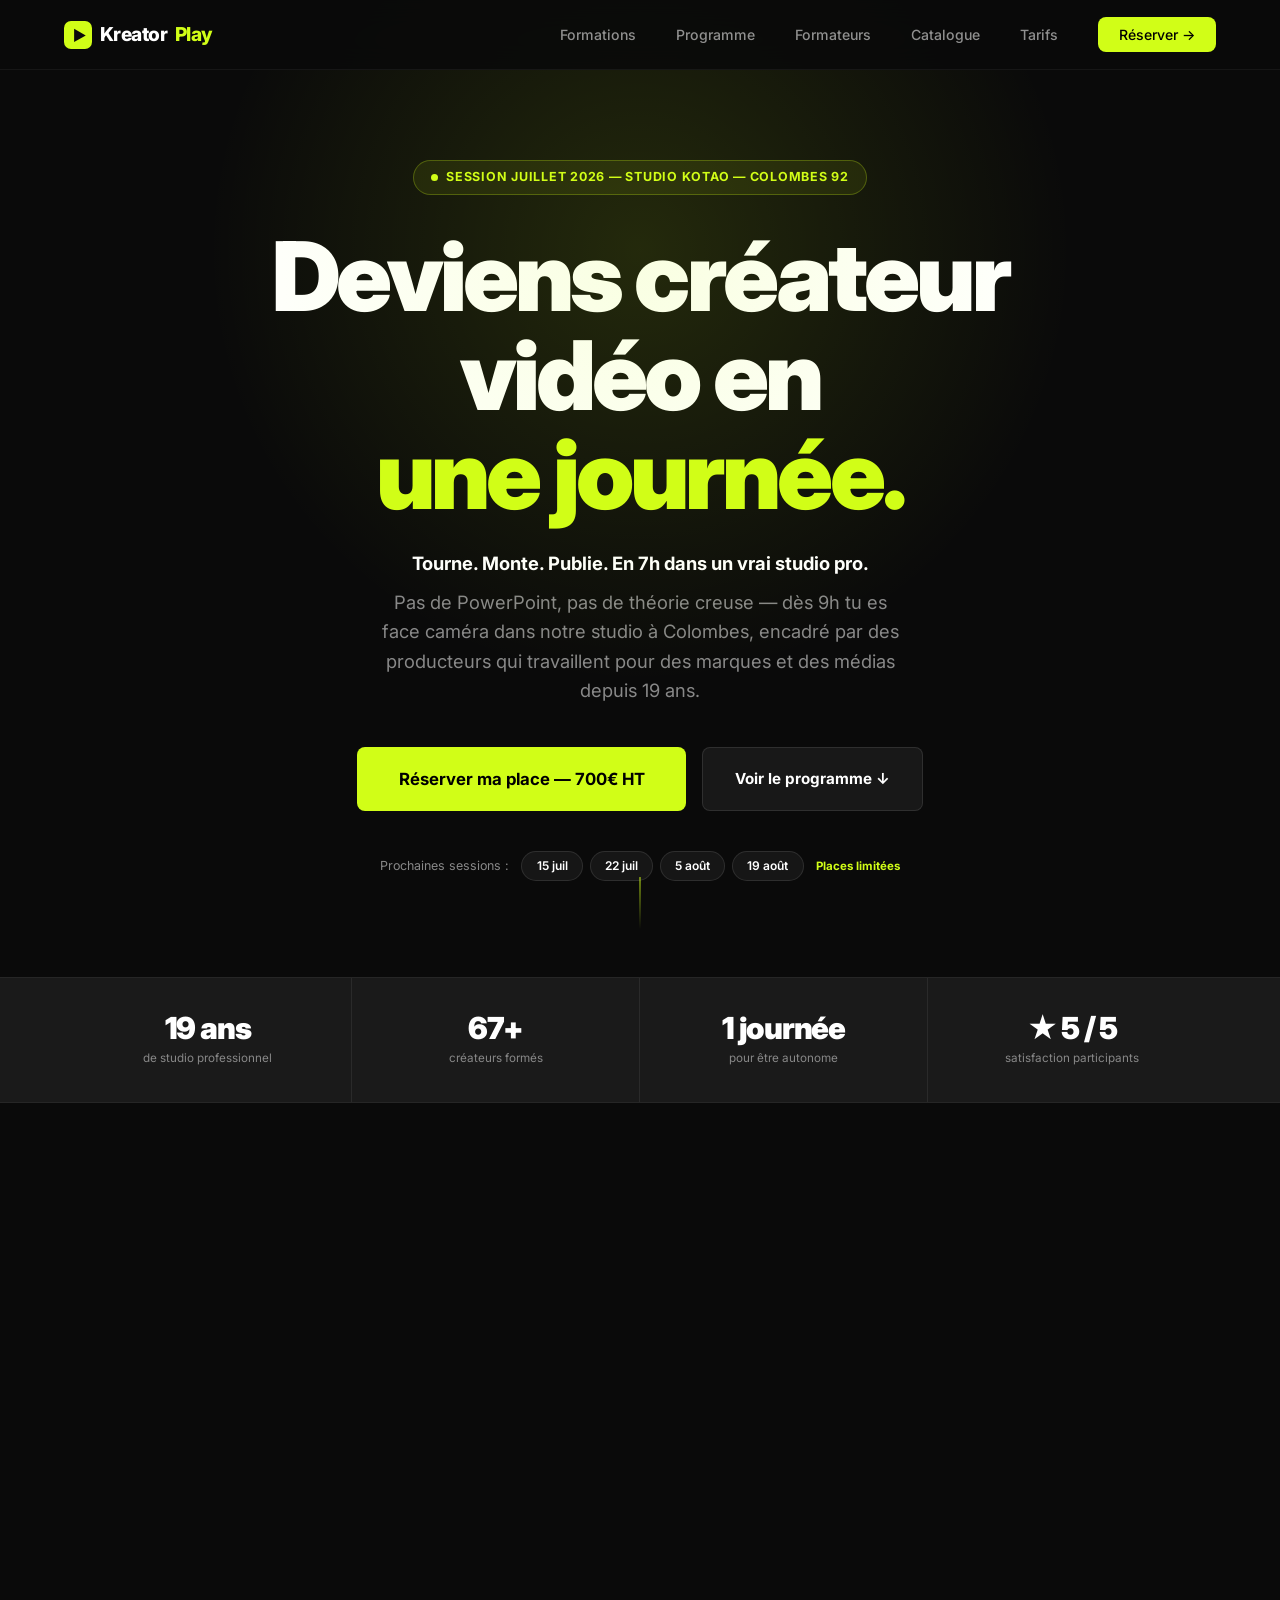
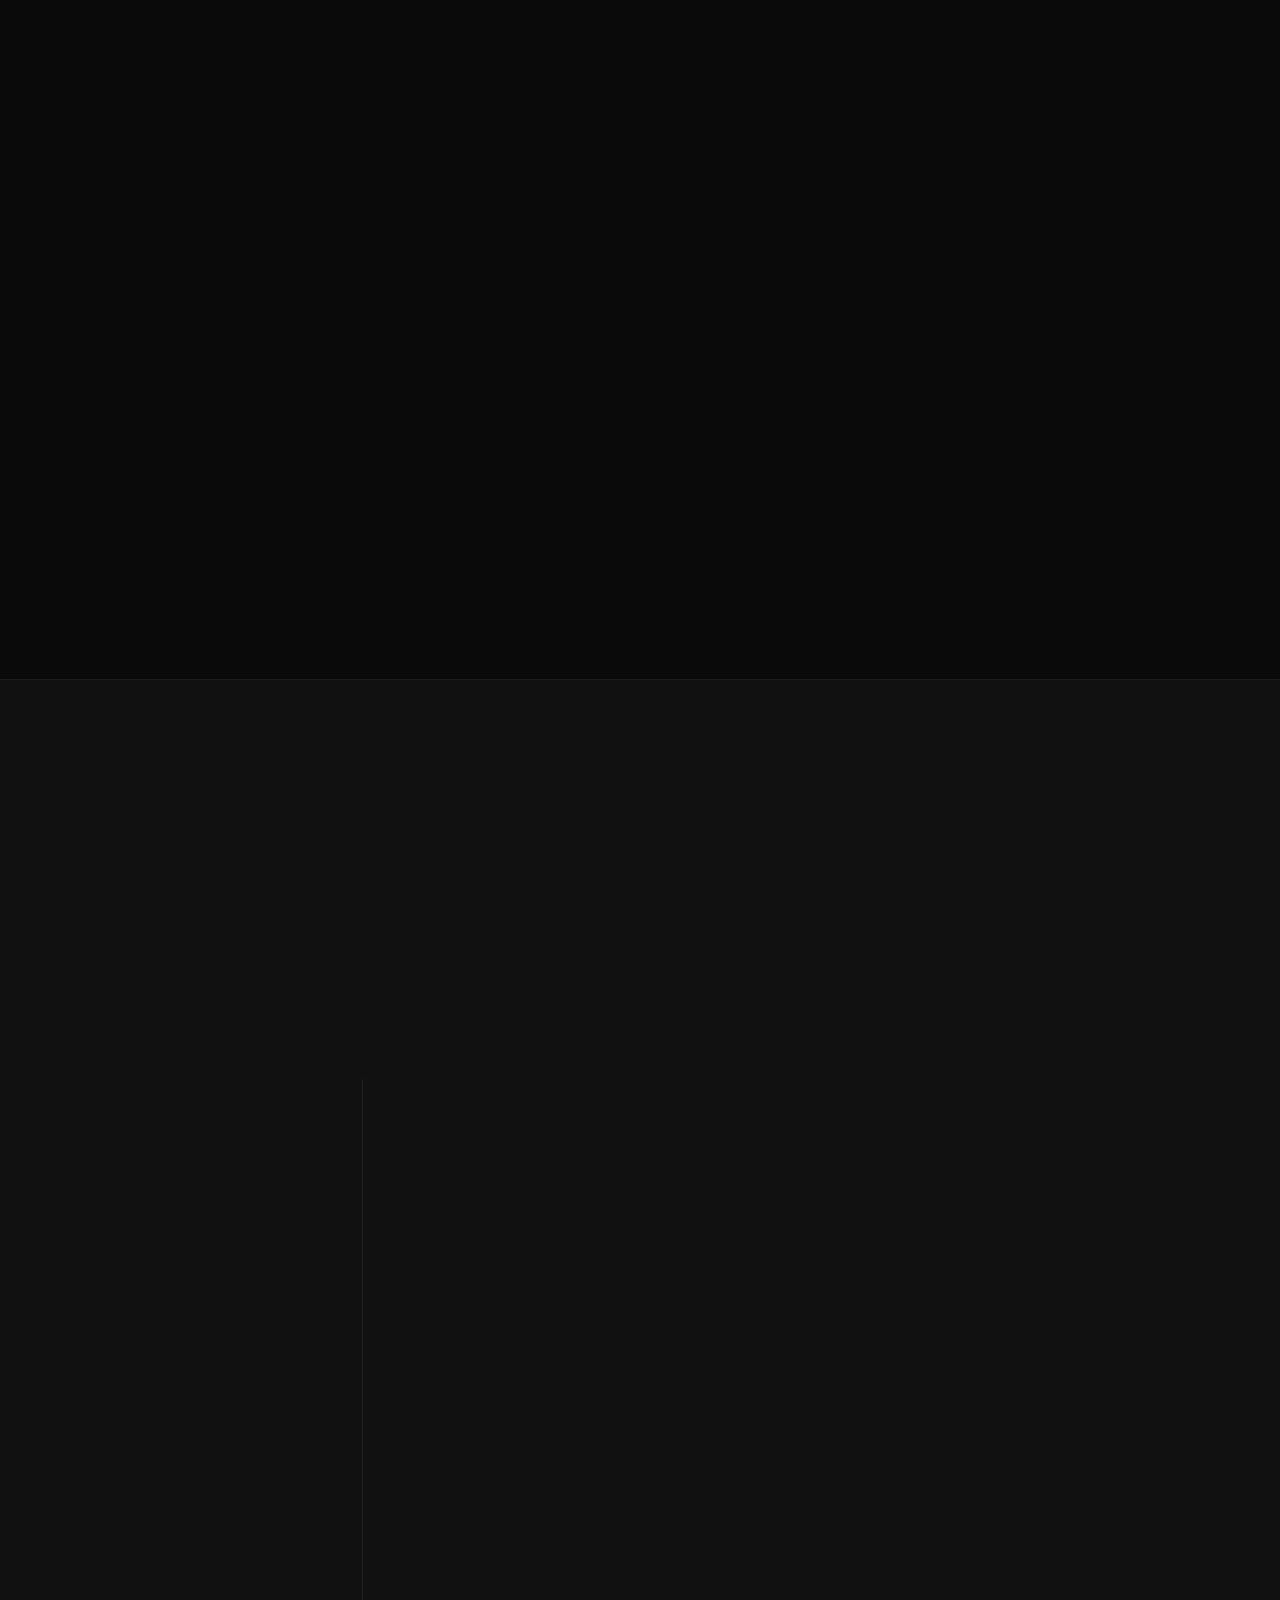
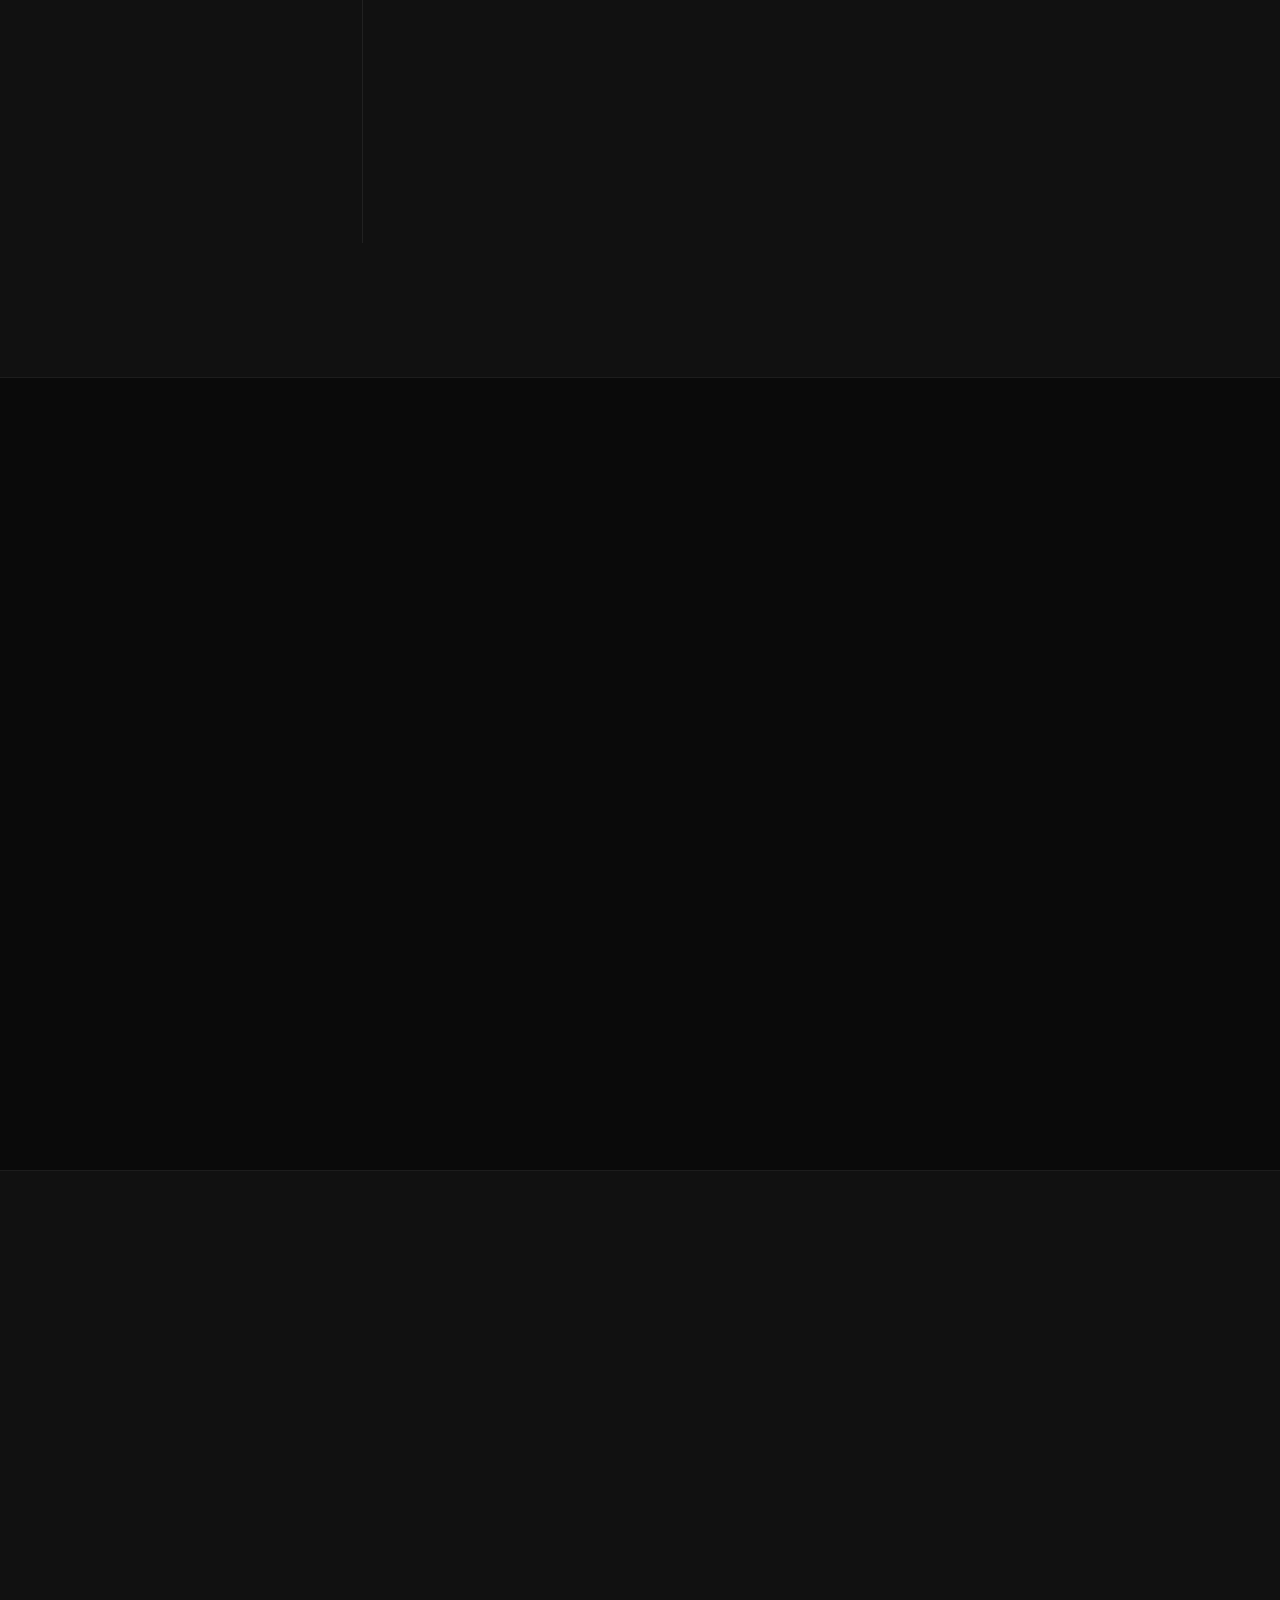
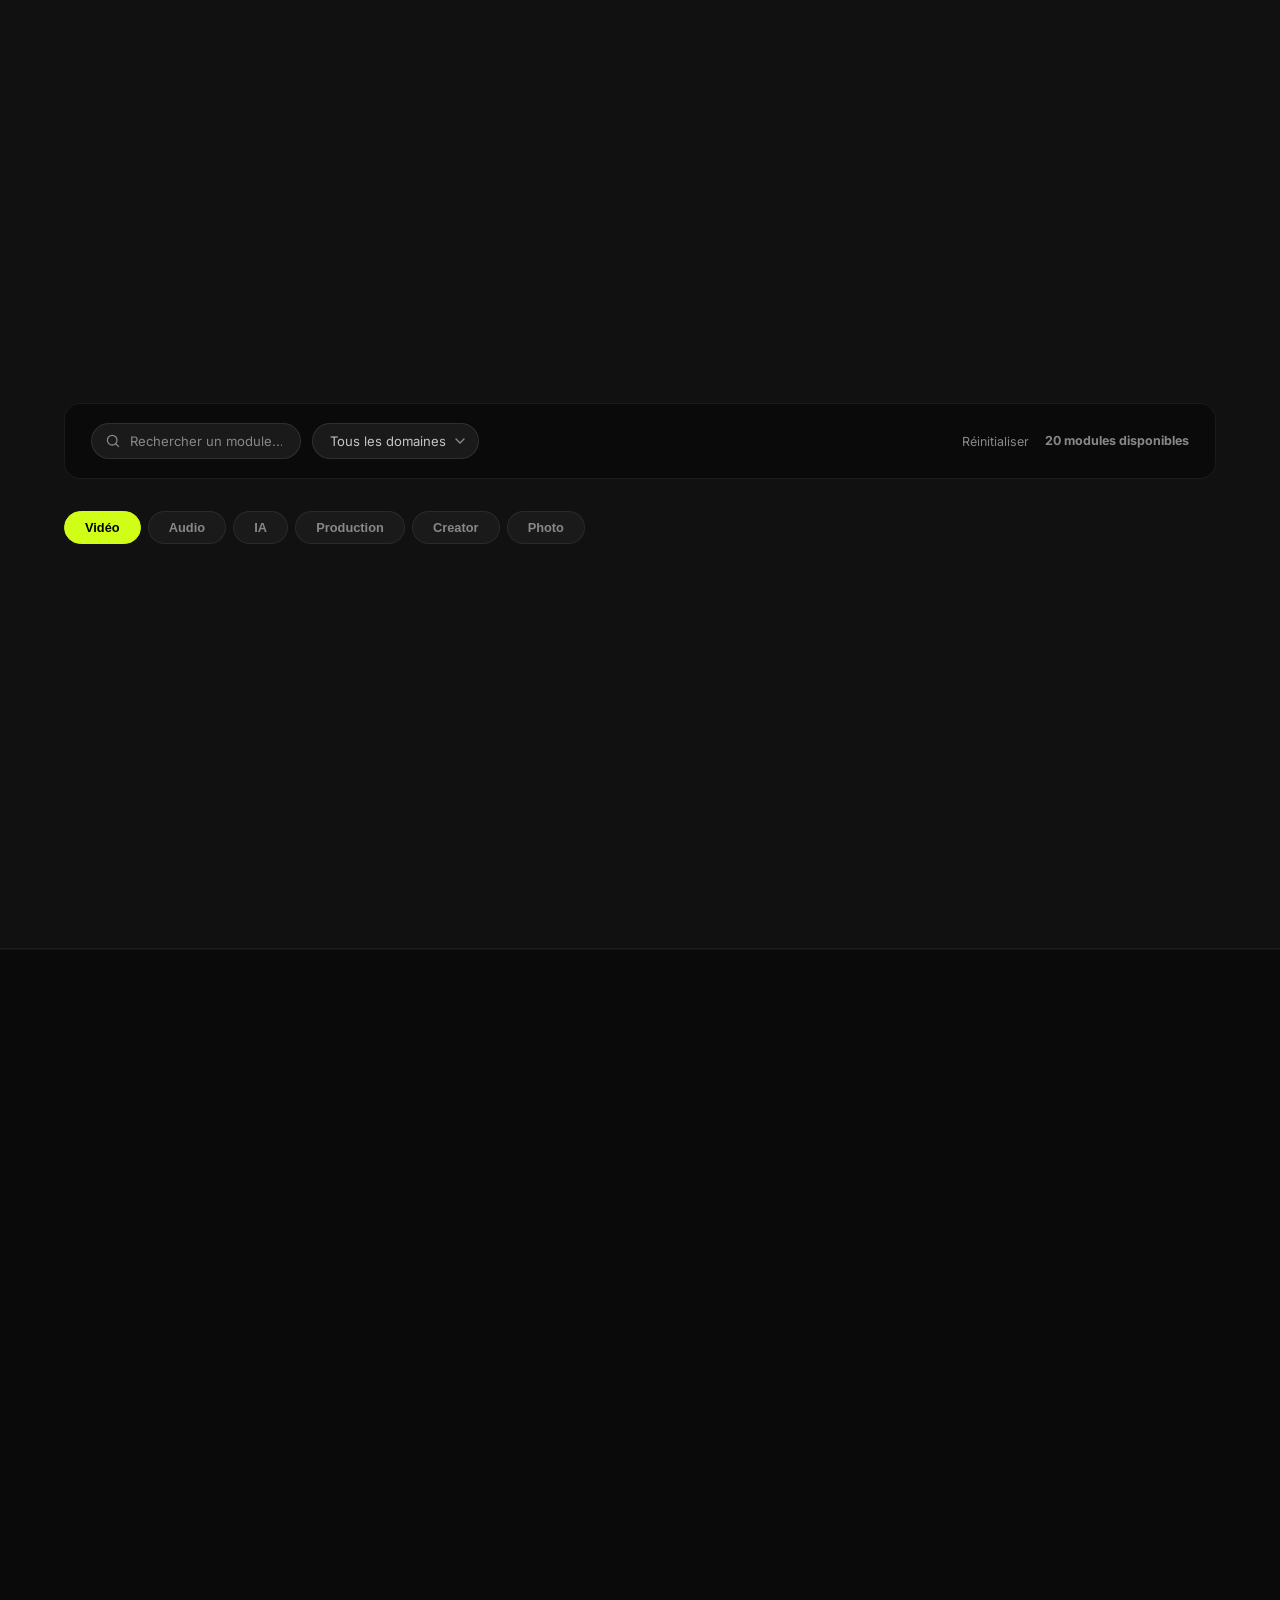
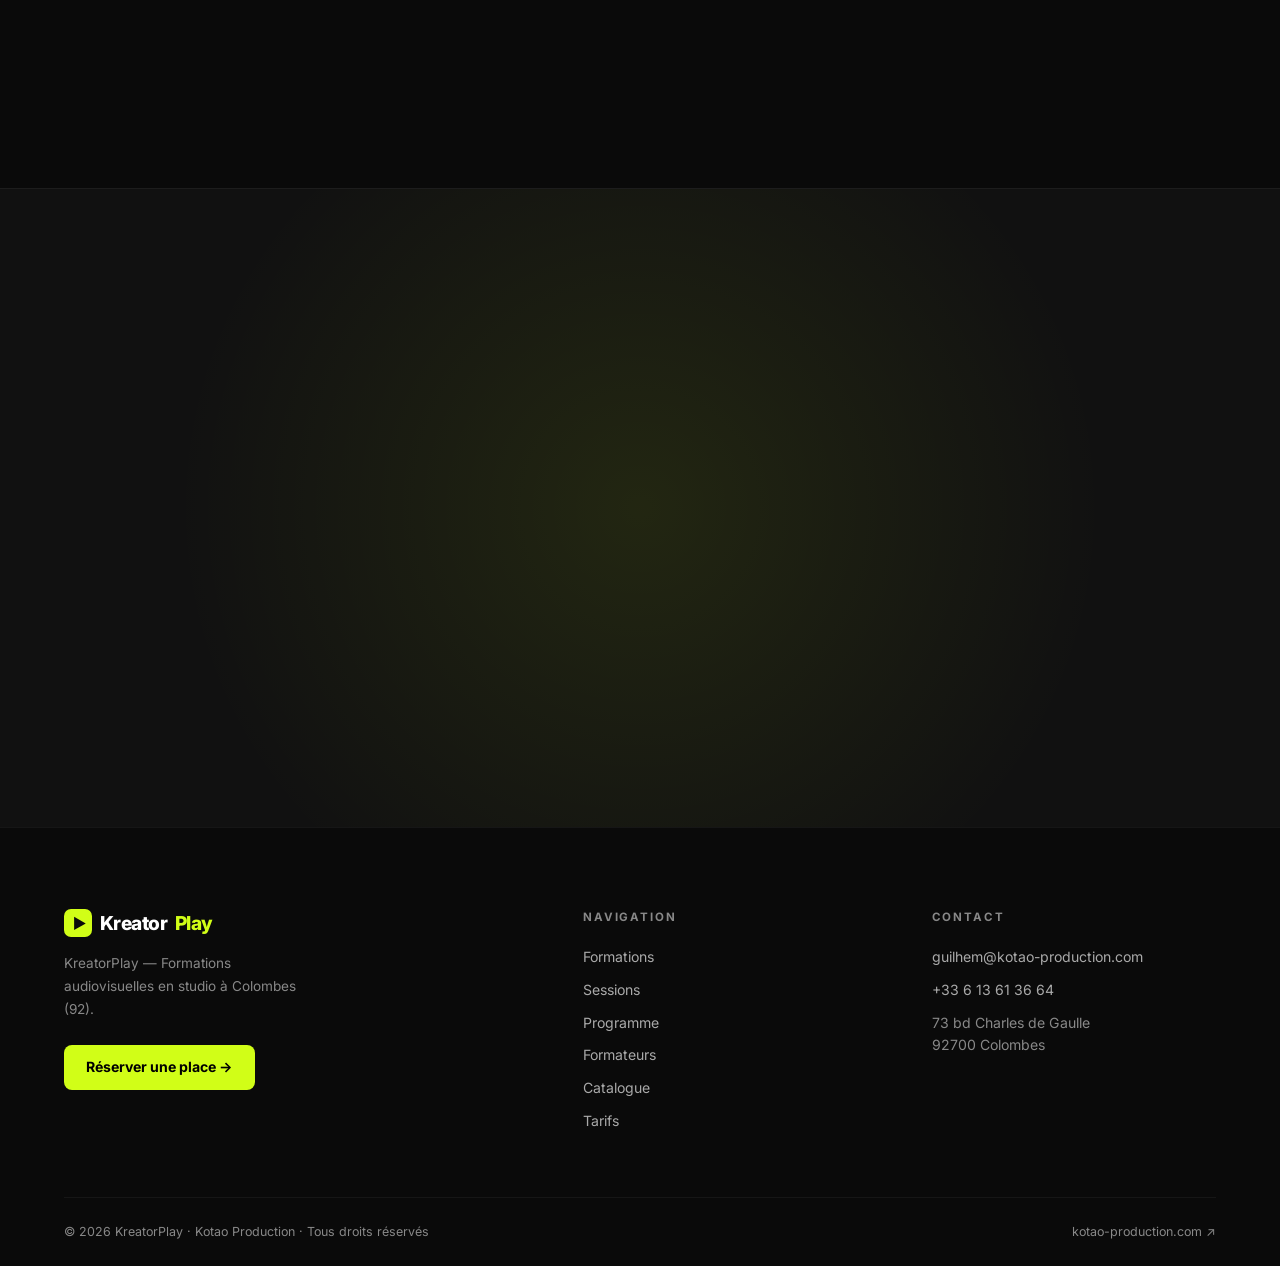
==== commit 75f1fc8b: "Rebranding Kotao Academy → KreatorPlay + création du logo SVG - Nouveau nom : KreatorPlay (Kreator b" ====
--- a/index.html
+++ b/index.html
@@ -3,8 +3,8 @@
 <head>
   <meta charset="UTF-8" />
   <meta name="viewport" content="width=device-width, initial-scale=1.0" />
-  <meta name="description" content="Kotao Academy — Deviens créateur vidéo en une journée. Formation audiovisuelle en studio à Colombes (92). Smartphone, montage, diffusion." />
-  <title>Kotao Academy — Deviens créateur vidéo en une journée</title>
+  <meta name="description" content="KreatorPlay — Deviens créateur vidéo en une journée. Formation audiovisuelle en studio à Colombes (92). Smartphone, montage, diffusion." />
+  <title>KreatorPlay — Deviens créateur vidéo en une journée</title>
   <link rel="preconnect" href="https://fonts.googleapis.com" />
   <link rel="preconnect" href="https://fonts.gstatic.com" crossorigin />
   <link href="https://fonts.googleapis.com/css2?family=Inter:wght@400;500;600;700;800;900&display=swap" rel="stylesheet" />
@@ -14,7 +14,13 @@
 
   <!-- ════════════ NAV ════════════ -->
   <nav class="nav">
-    <a href="#" class="nav__logo">Kotao<span>.</span>Academy</a>
+    <a href="#" class="nav__logo">
+      <svg class="nav__logo-mark" viewBox="0 0 36 36" fill="none" xmlns="http://www.w3.org/2000/svg" aria-hidden="true">
+        <rect width="36" height="36" rx="9" fill="#D1FE17"/>
+        <path d="M13 10L13 27L28 18.5L13 10Z" fill="#0a0a0a"/>
+      </svg>
+      Kreator<span>Play</span>
+    </a>
     <ul class="nav__links">
       <li><a href="#formations">Formations</a></li>
       <li><a href="#programme">Programme</a></li>
@@ -412,7 +418,7 @@
       <div class="testi-grid stagger">
         <div class="testi-card testi-card--featured" data-reveal>
           <div class="testi-card__stars">★★★★★</div>
-          <p class="testi-card__quote">"En une journée au studio Kotao, j'ai filmé, monté et publié une vidéo pro avec mon iPhone. Les formateurs vont droit au but. Je repars avec des réflexes concrets que j'utilise dès le lendemain."</p>
+          <p class="testi-card__quote">"En une journée chez KreatorPlay, j'ai filmé, monté et publié une vidéo pro avec mon iPhone. Les formateurs vont droit au but. Je repars avec des réflexes concrets que j'utilise dès le lendemain."</p>
           <div class="testi-card__author">
             <img class="testi-card__avatar" src="https://i.pravatar.cc/80?img=5" alt="" />
             <div>
@@ -434,7 +440,7 @@
         </div>
         <div class="testi-card" data-reveal>
           <div class="testi-card__stars">★★★★★</div>
-          <p class="testi-card__quote">"Avant la formation, mes vidéos terrain manquaient de qualité. Après Mobile Creator, j'ai les bons réflexes : cadrage, son, montage. Le studio est impressionnant, l'ambiance est top."</p>
+          <p class="testi-card__quote">"Avant la formation KreatorPlay, mes vidéos terrain manquaient de qualité. Après Mobile Creator, j'ai les bons réflexes : cadrage, son, montage. Le studio est impressionnant, l'ambiance est top."</p>
           <div class="testi-card__author">
             <img class="testi-card__avatar" src="https://i.pravatar.cc/80?img=23" alt="" />
             <div>
@@ -659,8 +665,14 @@
     <div class="container">
       <div class="footer__grid">
         <div class="footer__brand">
-          <a href="#" class="nav__logo">Kotao<span>.</span>Academy</a>
-          <p class="footer__tagline">Formations audiovisuelles professionnelles en studio à Colombes (92).</p>
+          <a href="#" class="nav__logo">
+            <svg class="nav__logo-mark" viewBox="0 0 36 36" fill="none" xmlns="http://www.w3.org/2000/svg" aria-hidden="true">
+              <rect width="36" height="36" rx="9" fill="#D1FE17"/>
+              <path d="M13 10L13 27L28 18.5L13 10Z" fill="#0a0a0a"/>
+            </svg>
+            Kreator<span>Play</span>
+          </a>
+          <p class="footer__tagline">KreatorPlay — Formations audiovisuelles en studio à Colombes (92).</p>
           <a href="reservation.html?formation=mobile" class="btn btn-primary footer__cta">Réserver une place →</a>
         </div>
         <div class="footer__col">
@@ -684,7 +696,7 @@
         </div>
       </div>
       <div class="footer__bottom">
-        <p>© 2026 Kotao Production · Tous droits réservés</p>
+        <p>© 2026 KreatorPlay · Kotao Production · Tous droits réservés</p>
         <a href="https://kotao-production.com" class="footer__domain" target="_blank" rel="noopener">kotao-production.com ↗</a>
       </div>
     </div>
--- a/style.css
+++ b/style.css
@@ -188,10 +188,18 @@
 }
 
 .nav__logo {
-  font-size: 1.25rem;
+  display: flex;
+  align-items: center;
+  gap: 0.5rem;
+  font-size: 1.2rem;
   font-weight: 800;
   letter-spacing: -0.03em;
   color: var(--white);
+}
+.nav__logo-mark {
+  width: 28px;
+  height: 28px;
+  flex-shrink: 0;
 }
 .nav__logo span { color: var(--accent); }
 
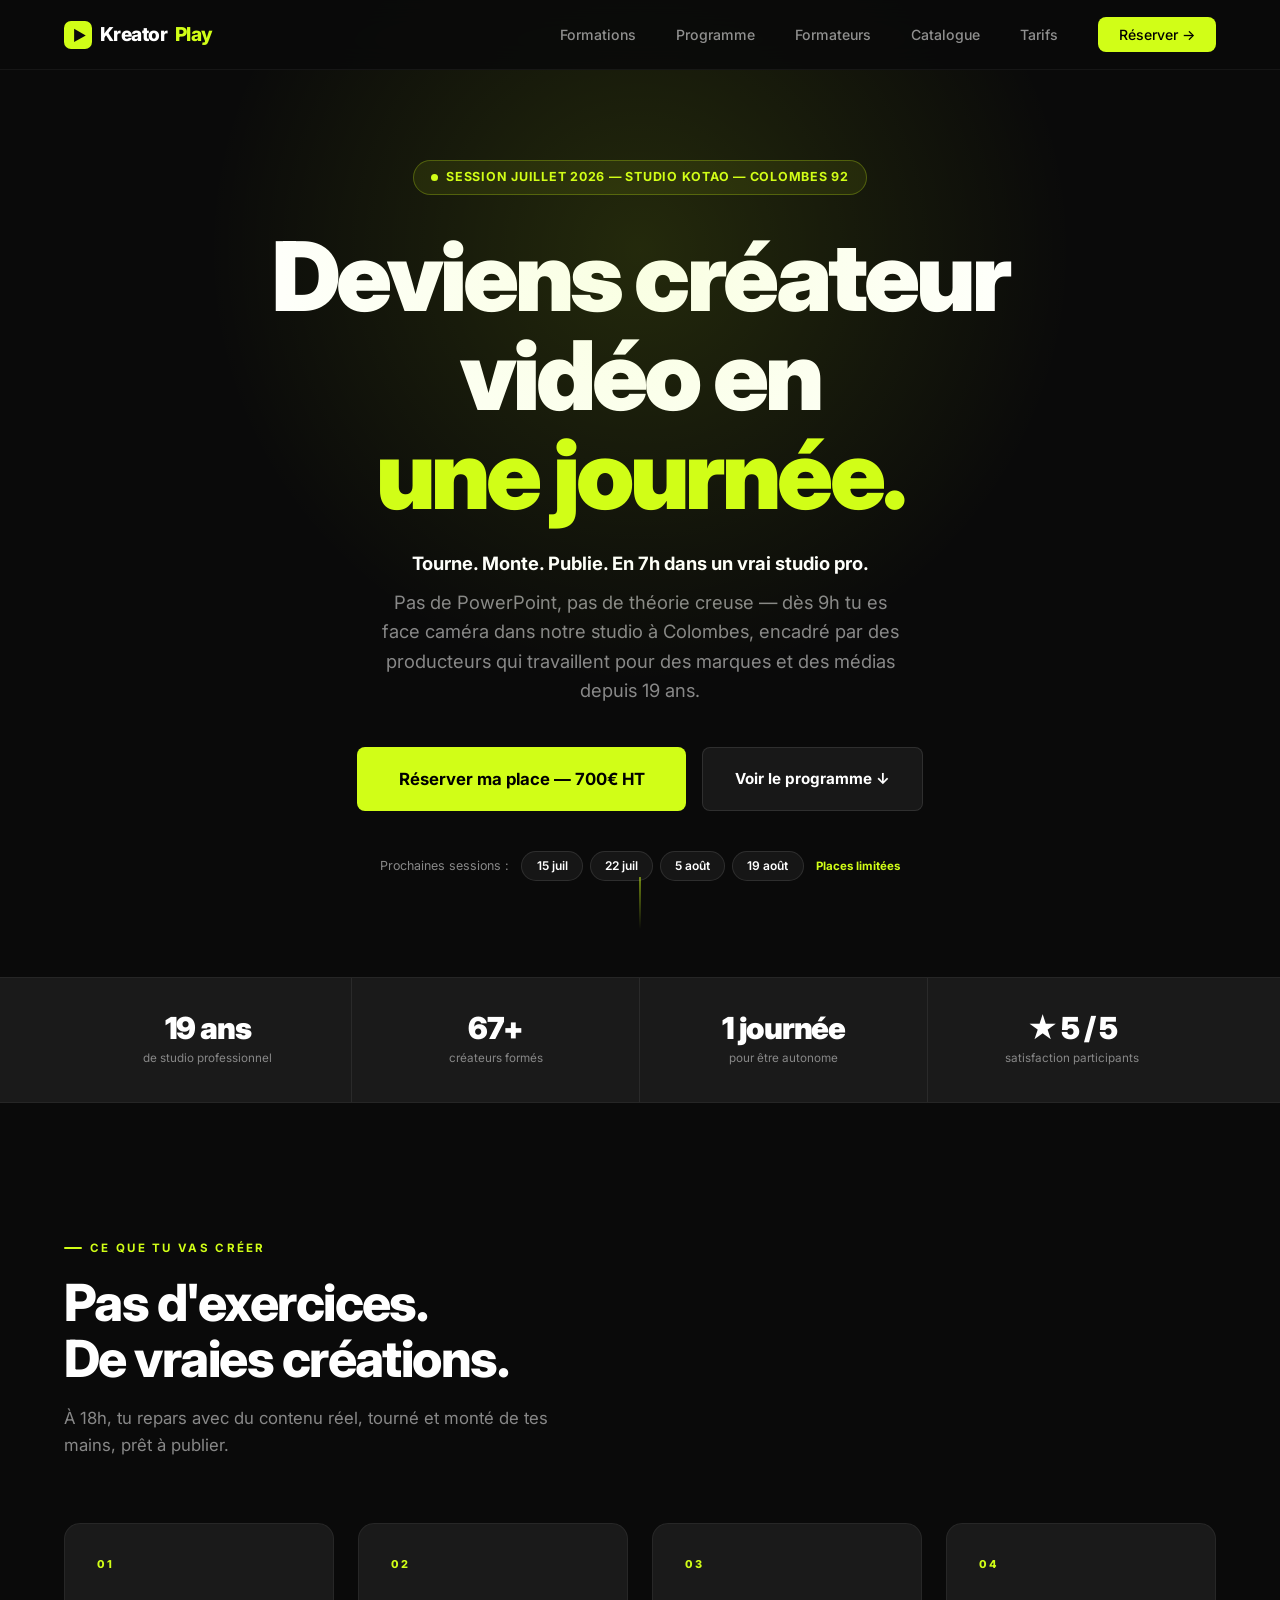
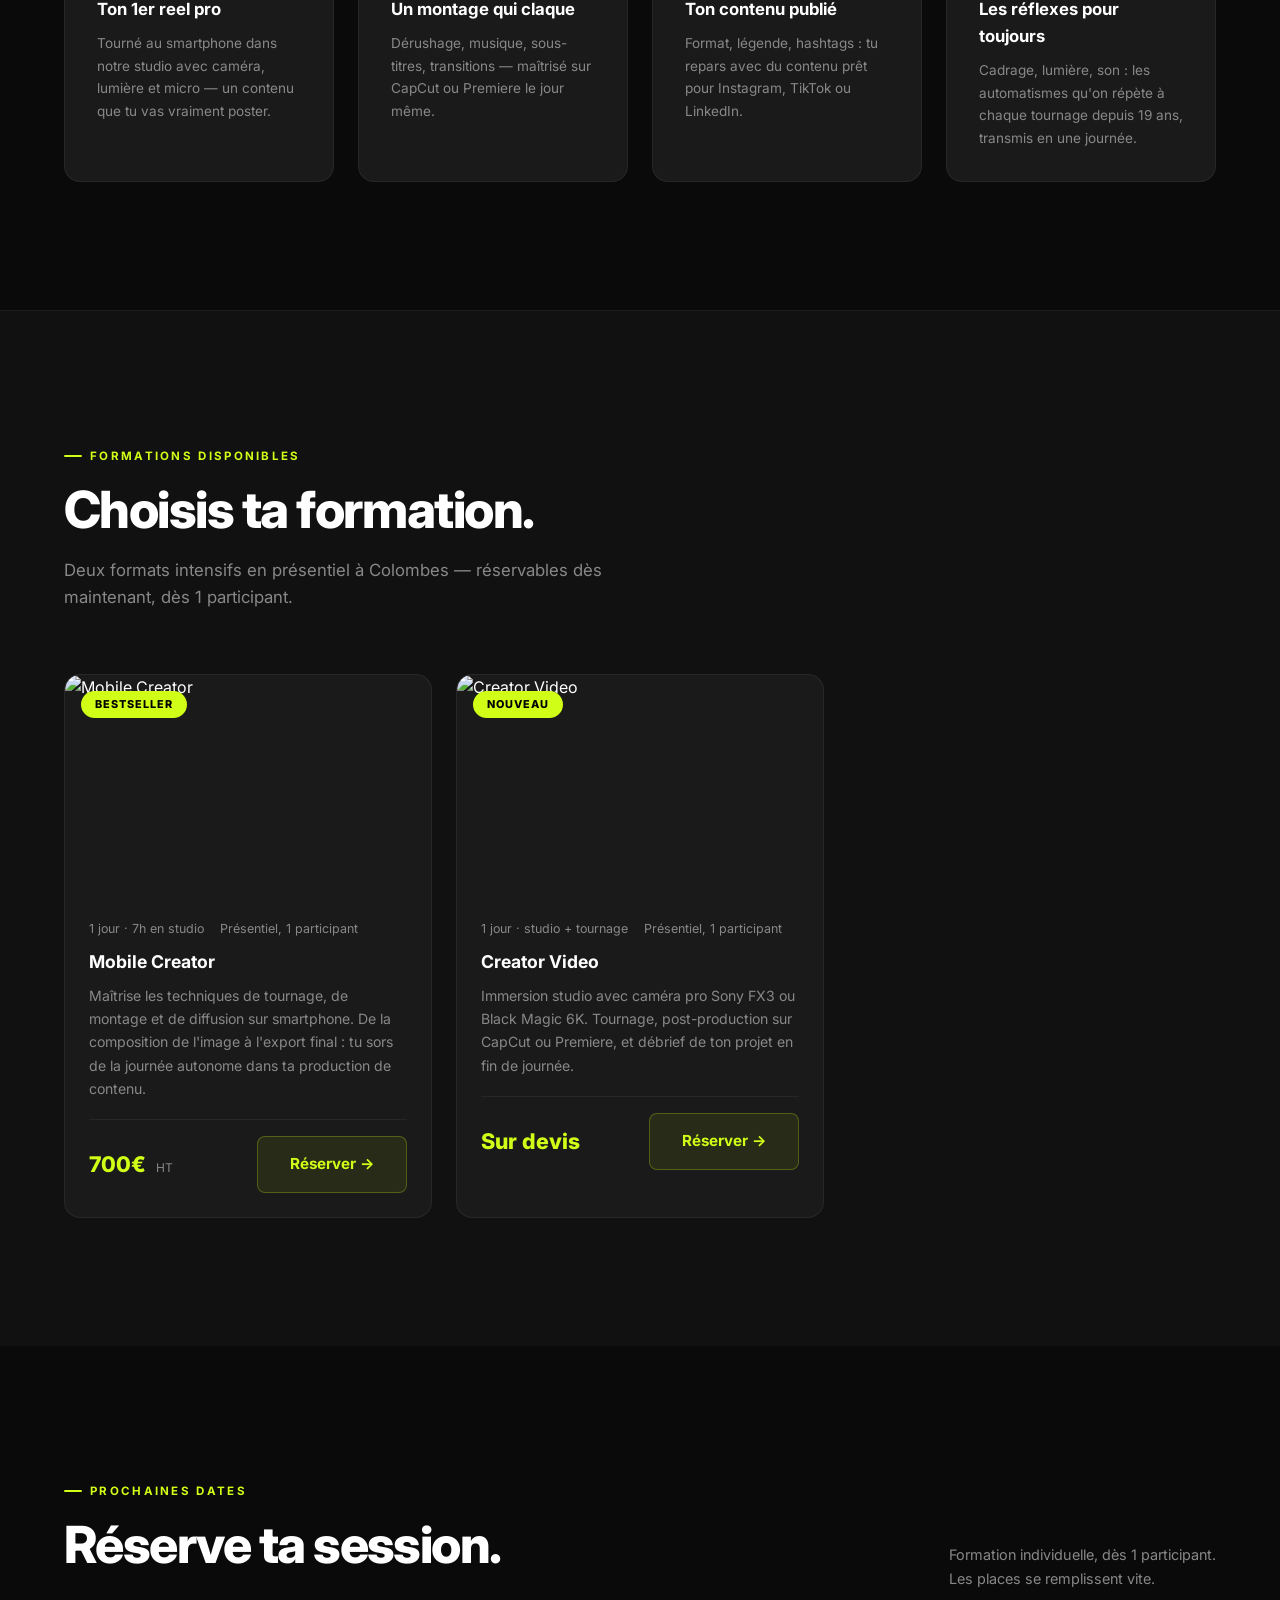
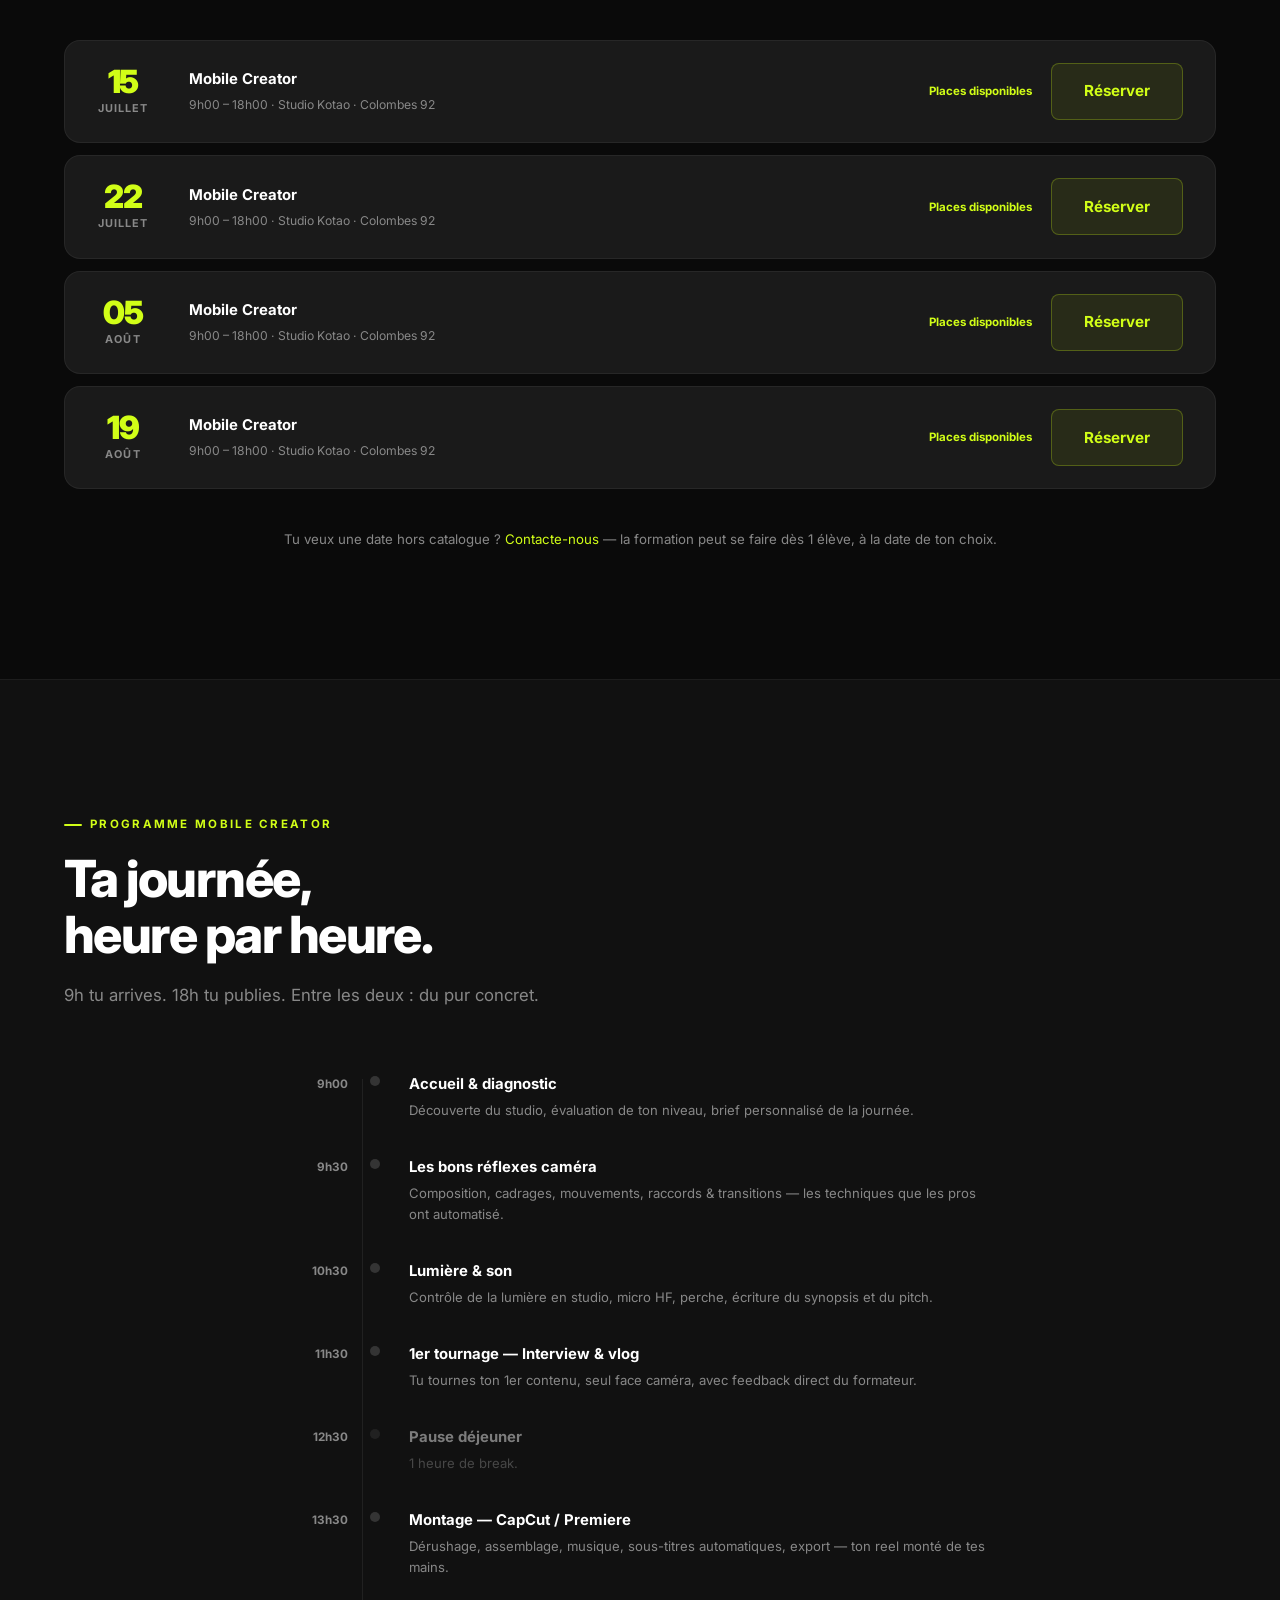
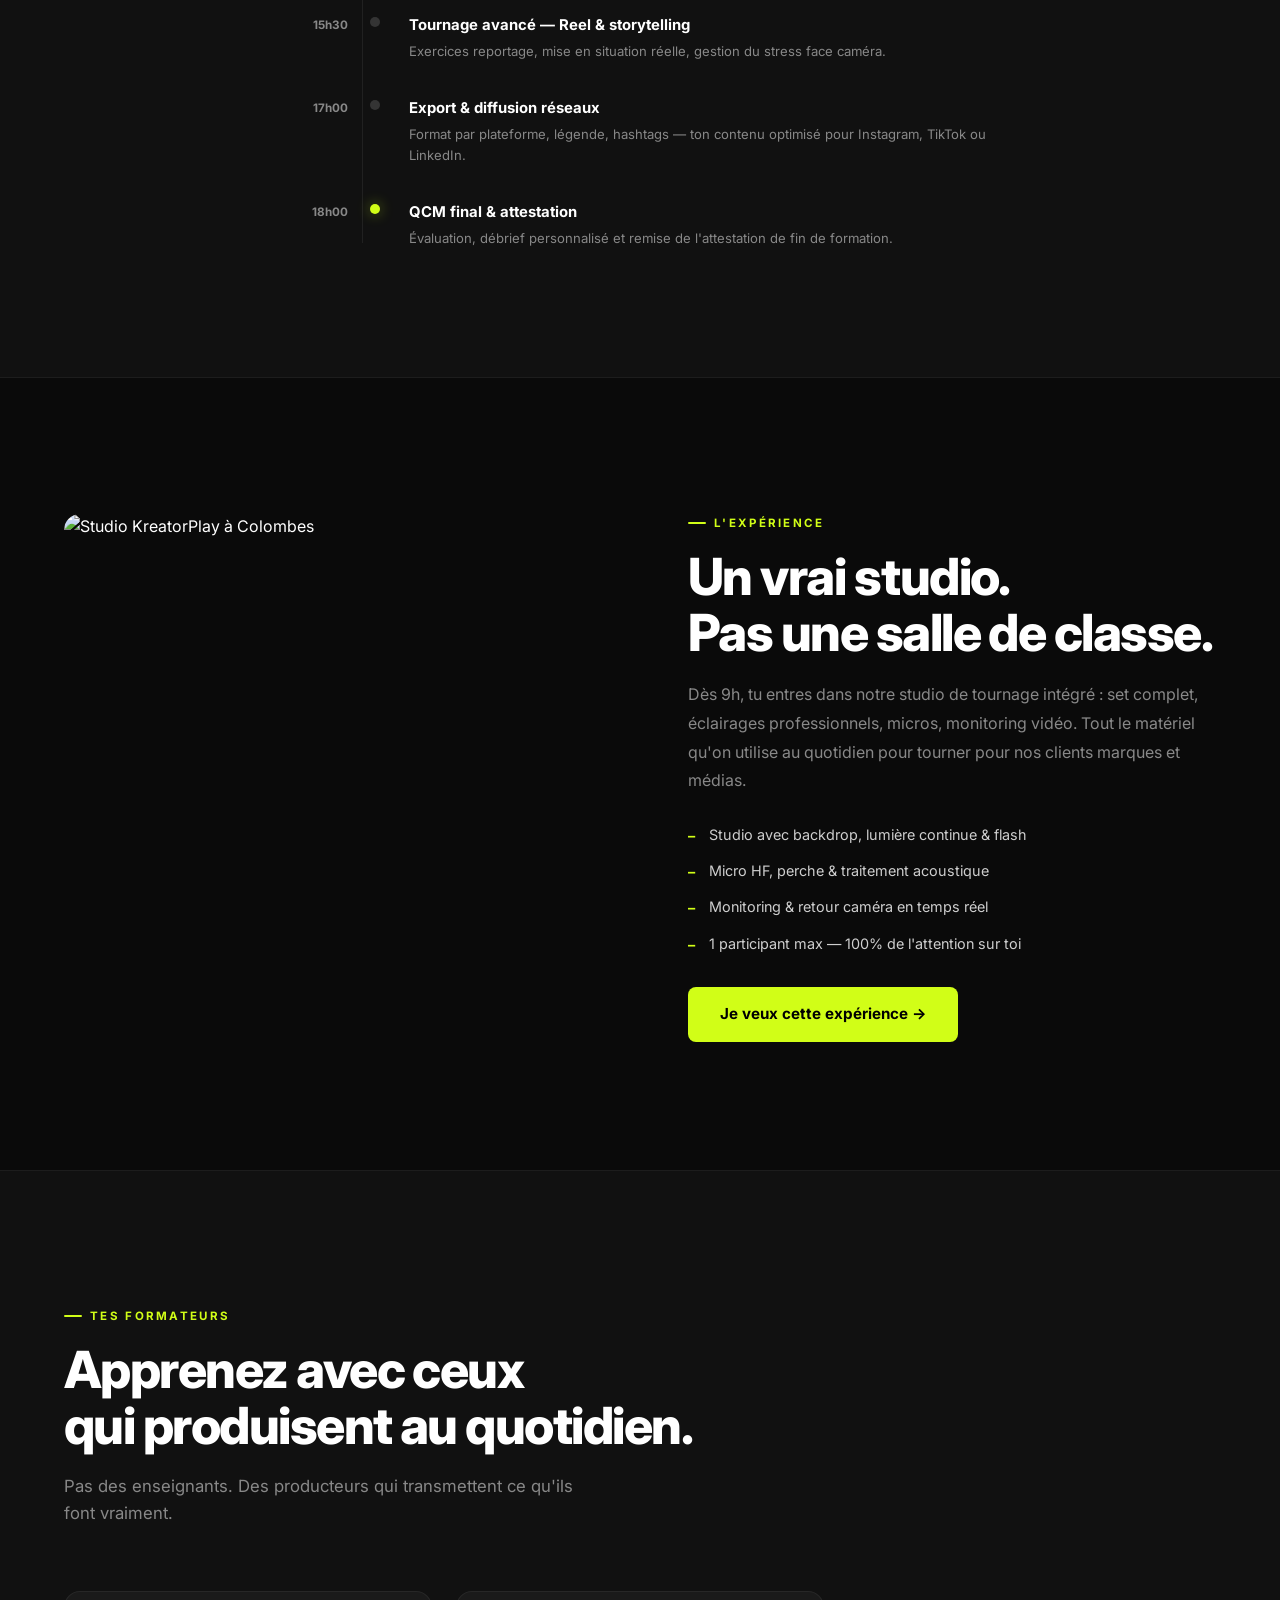
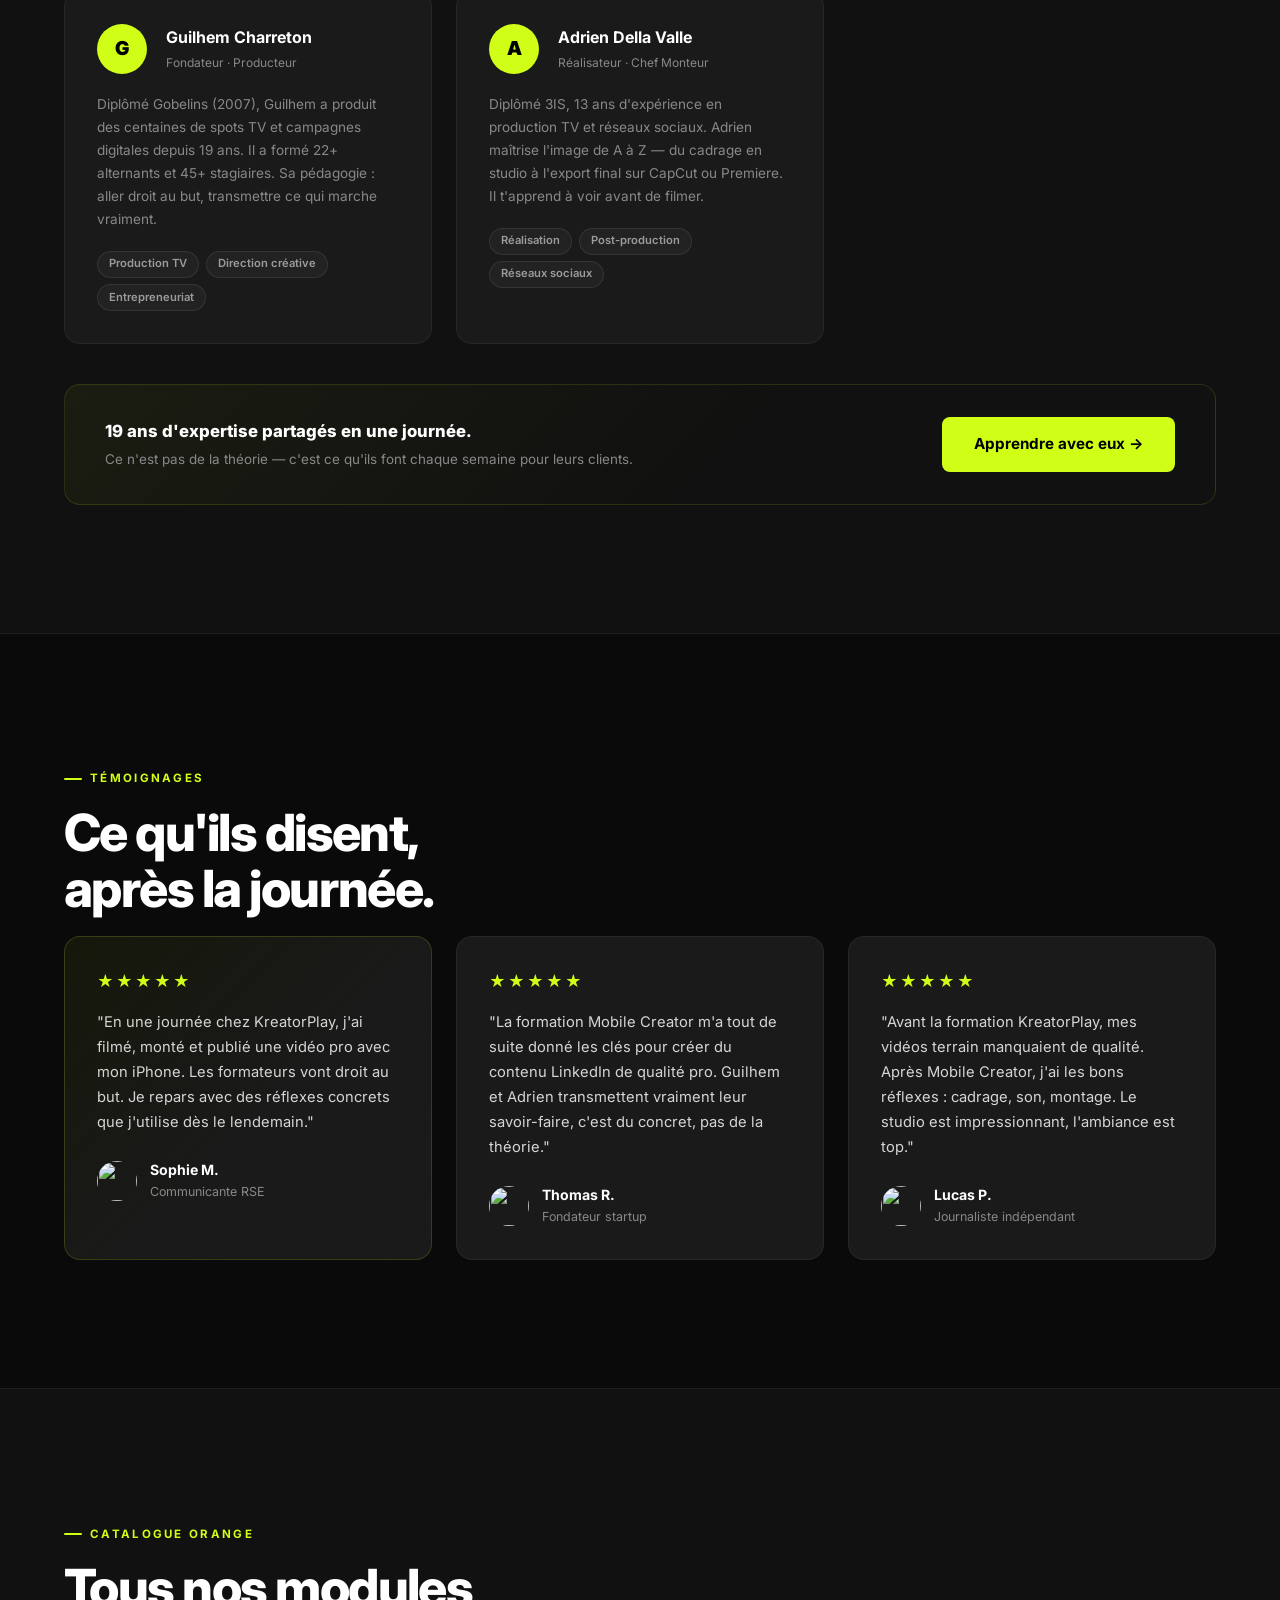
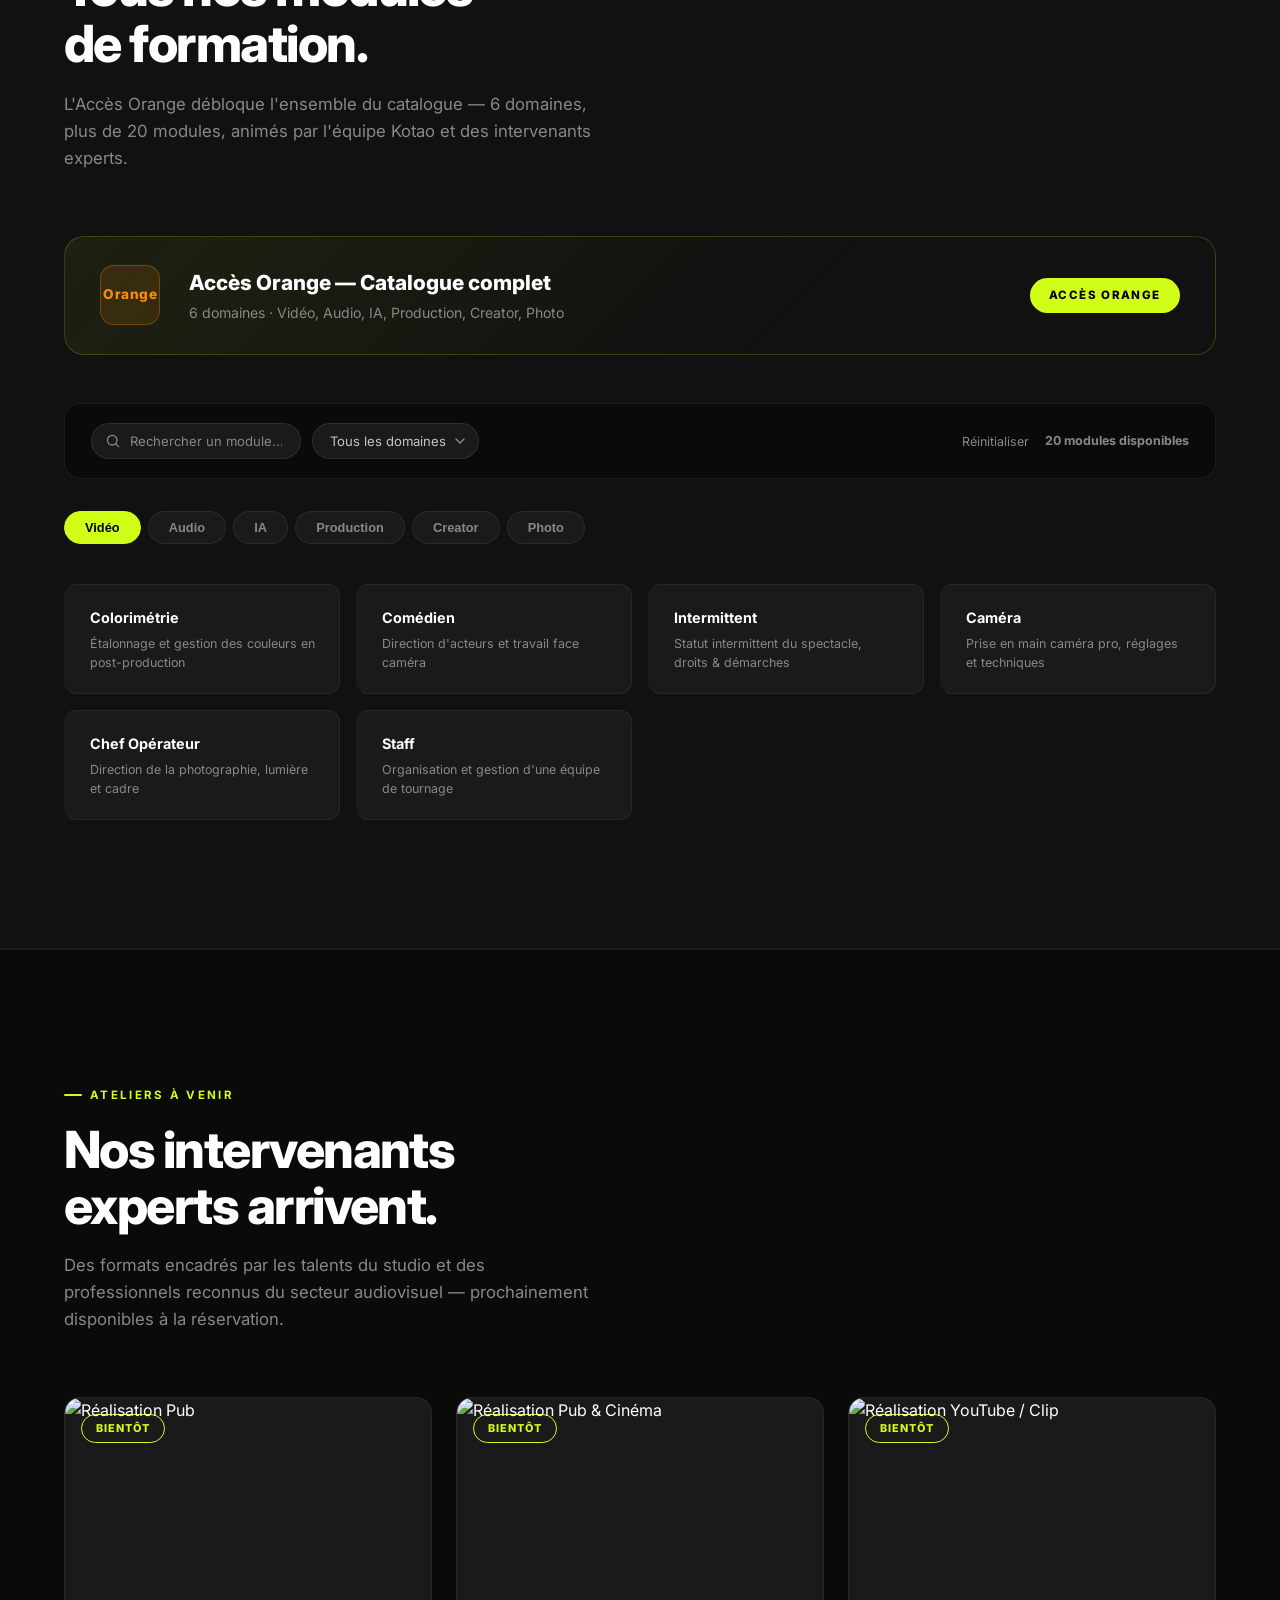
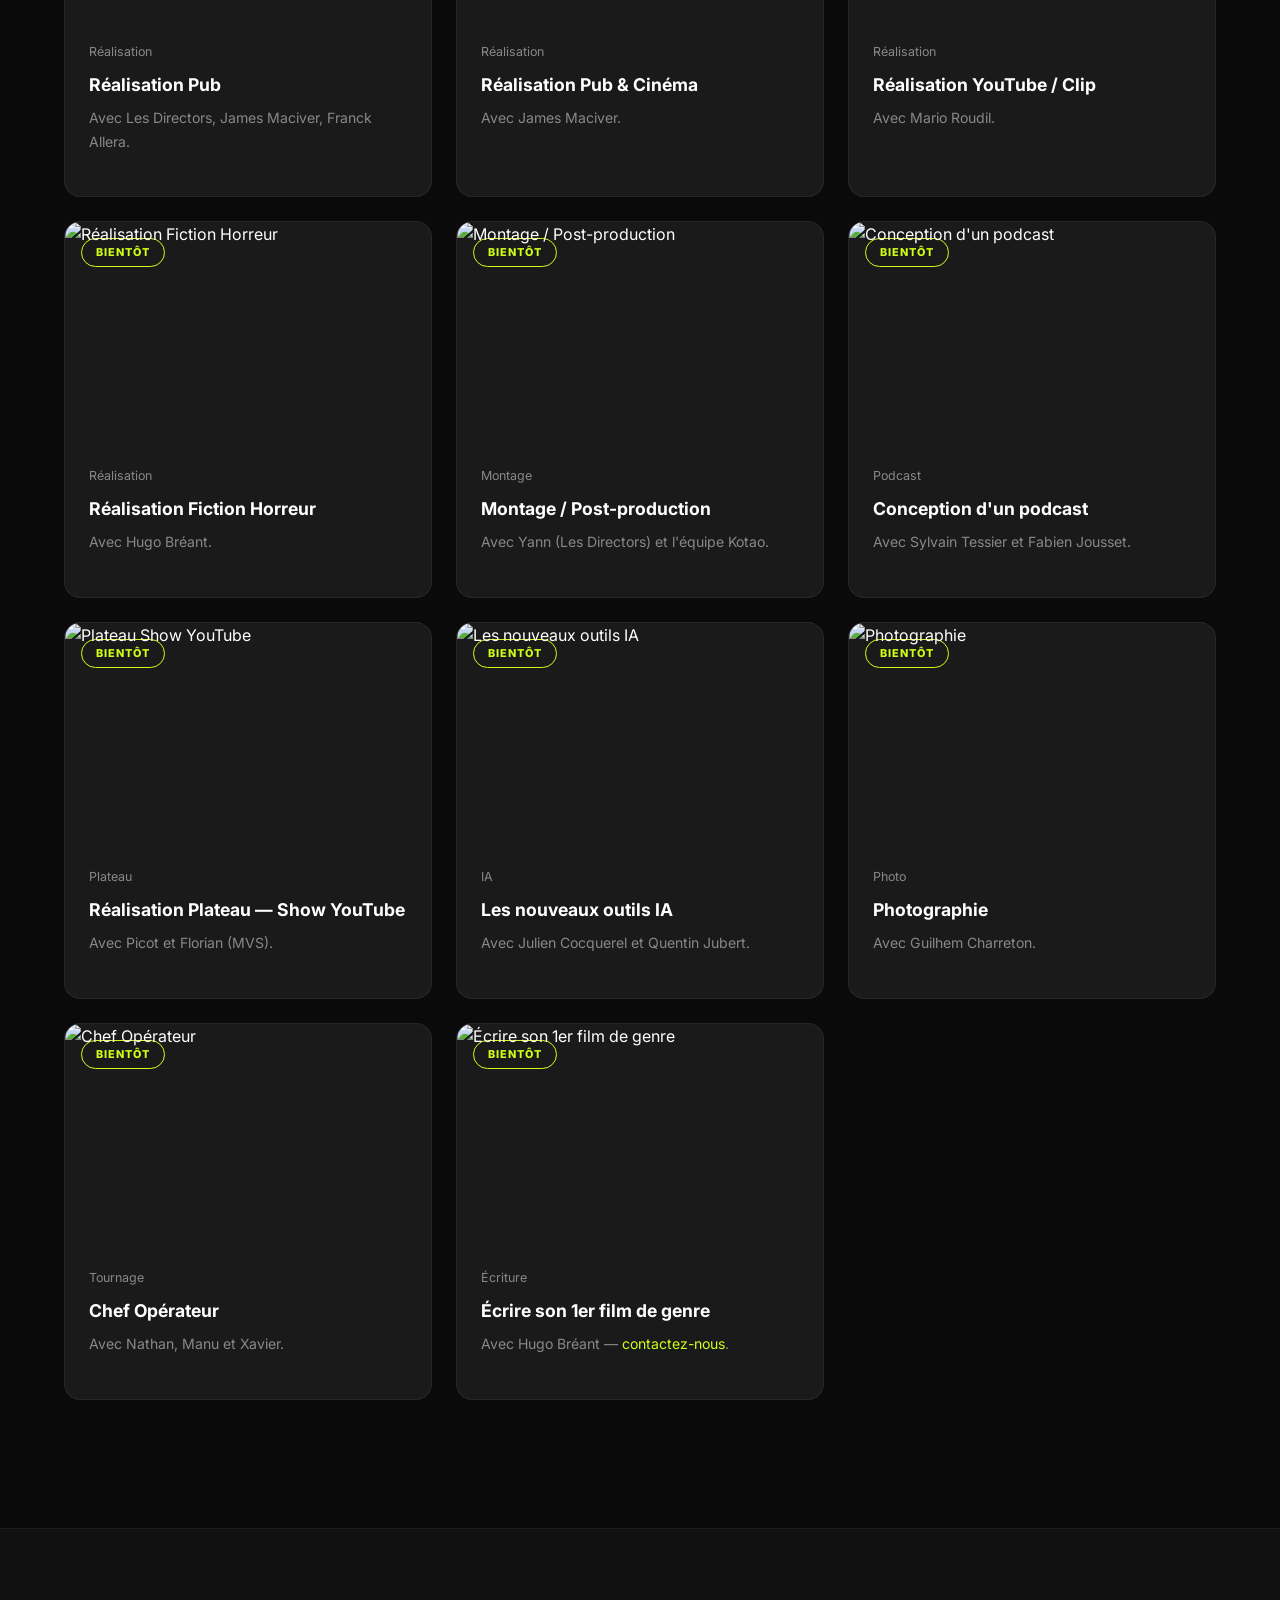
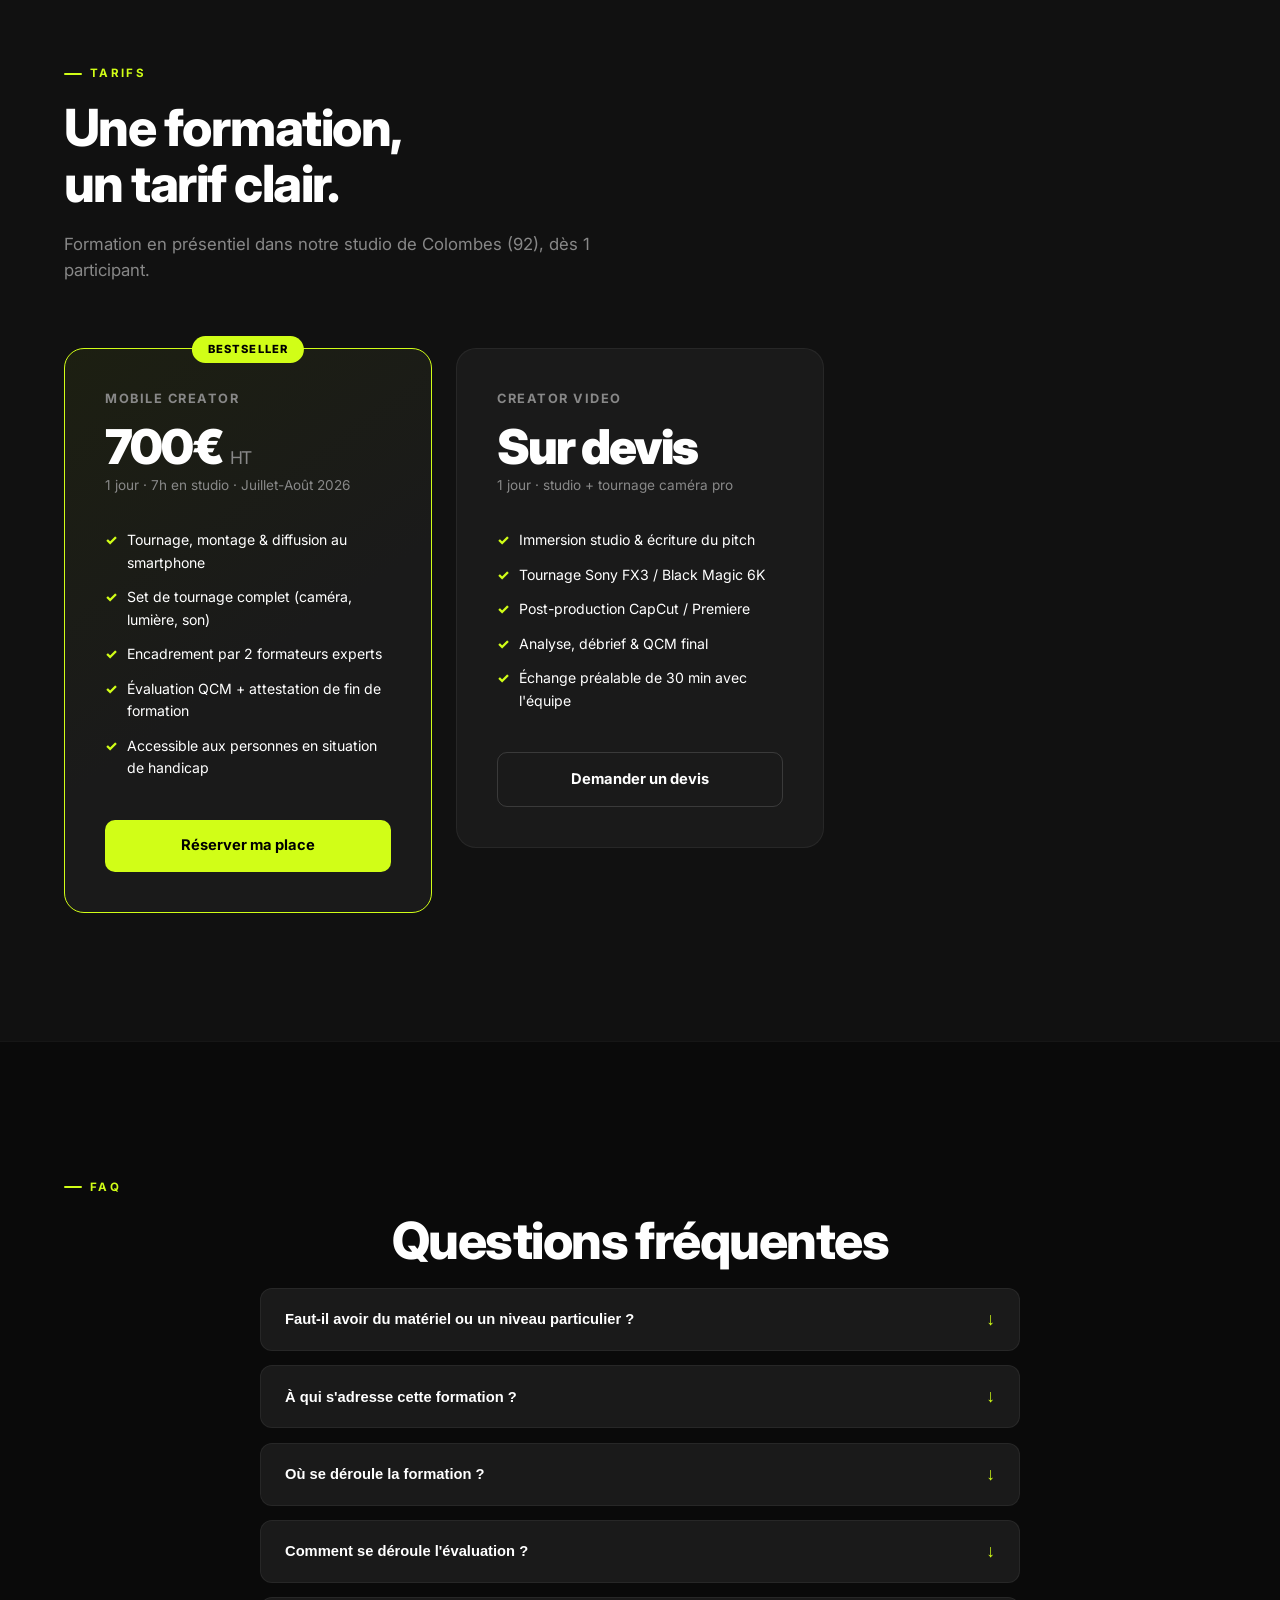
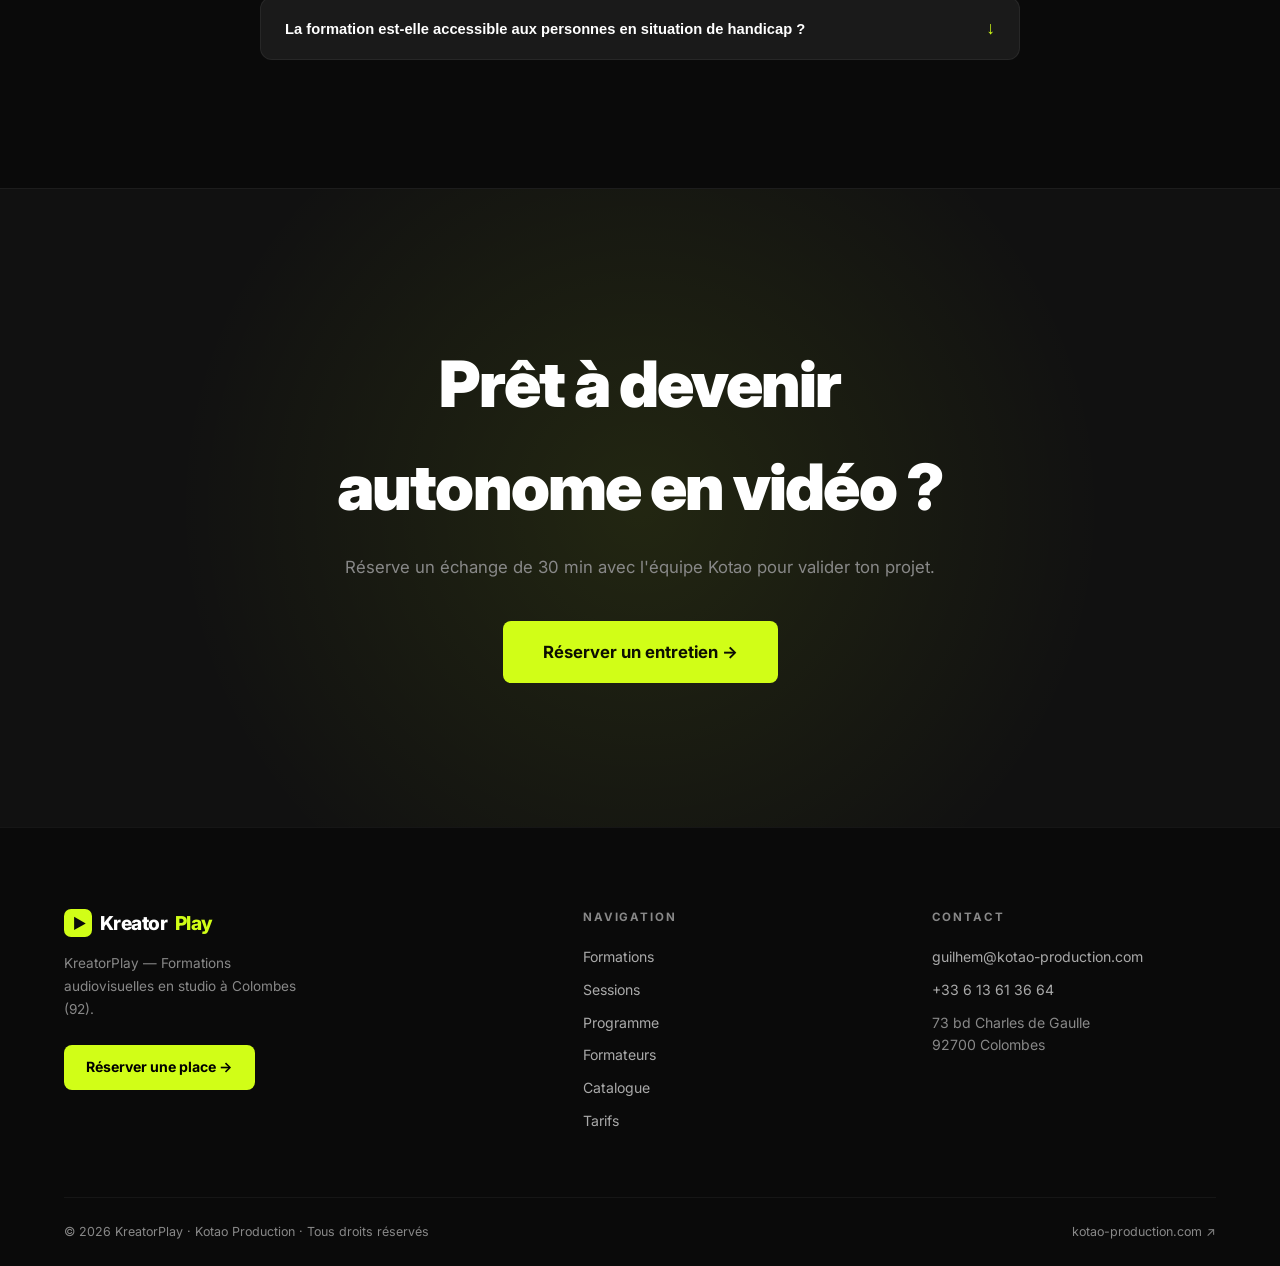
==== commit 02085cdd: "Ajoute photo du studio dans la section présentation" ====
--- a/index.html
+++ b/index.html
@@ -341,7 +341,7 @@
     <div class="container">
       <div class="studio-split">
         <div class="studio-split__img" data-clip>
-          <img src="images/about/studio-kotao.jpg" alt="Studio Kotao à Colombes" loading="lazy" />
+          <img src="images/studio.png" alt="Studio KreatorPlay à Colombes" loading="lazy" />
         </div>
         <div class="studio-split__content" data-reveal-right>
           <span class="section-tag">L'expérience</span>
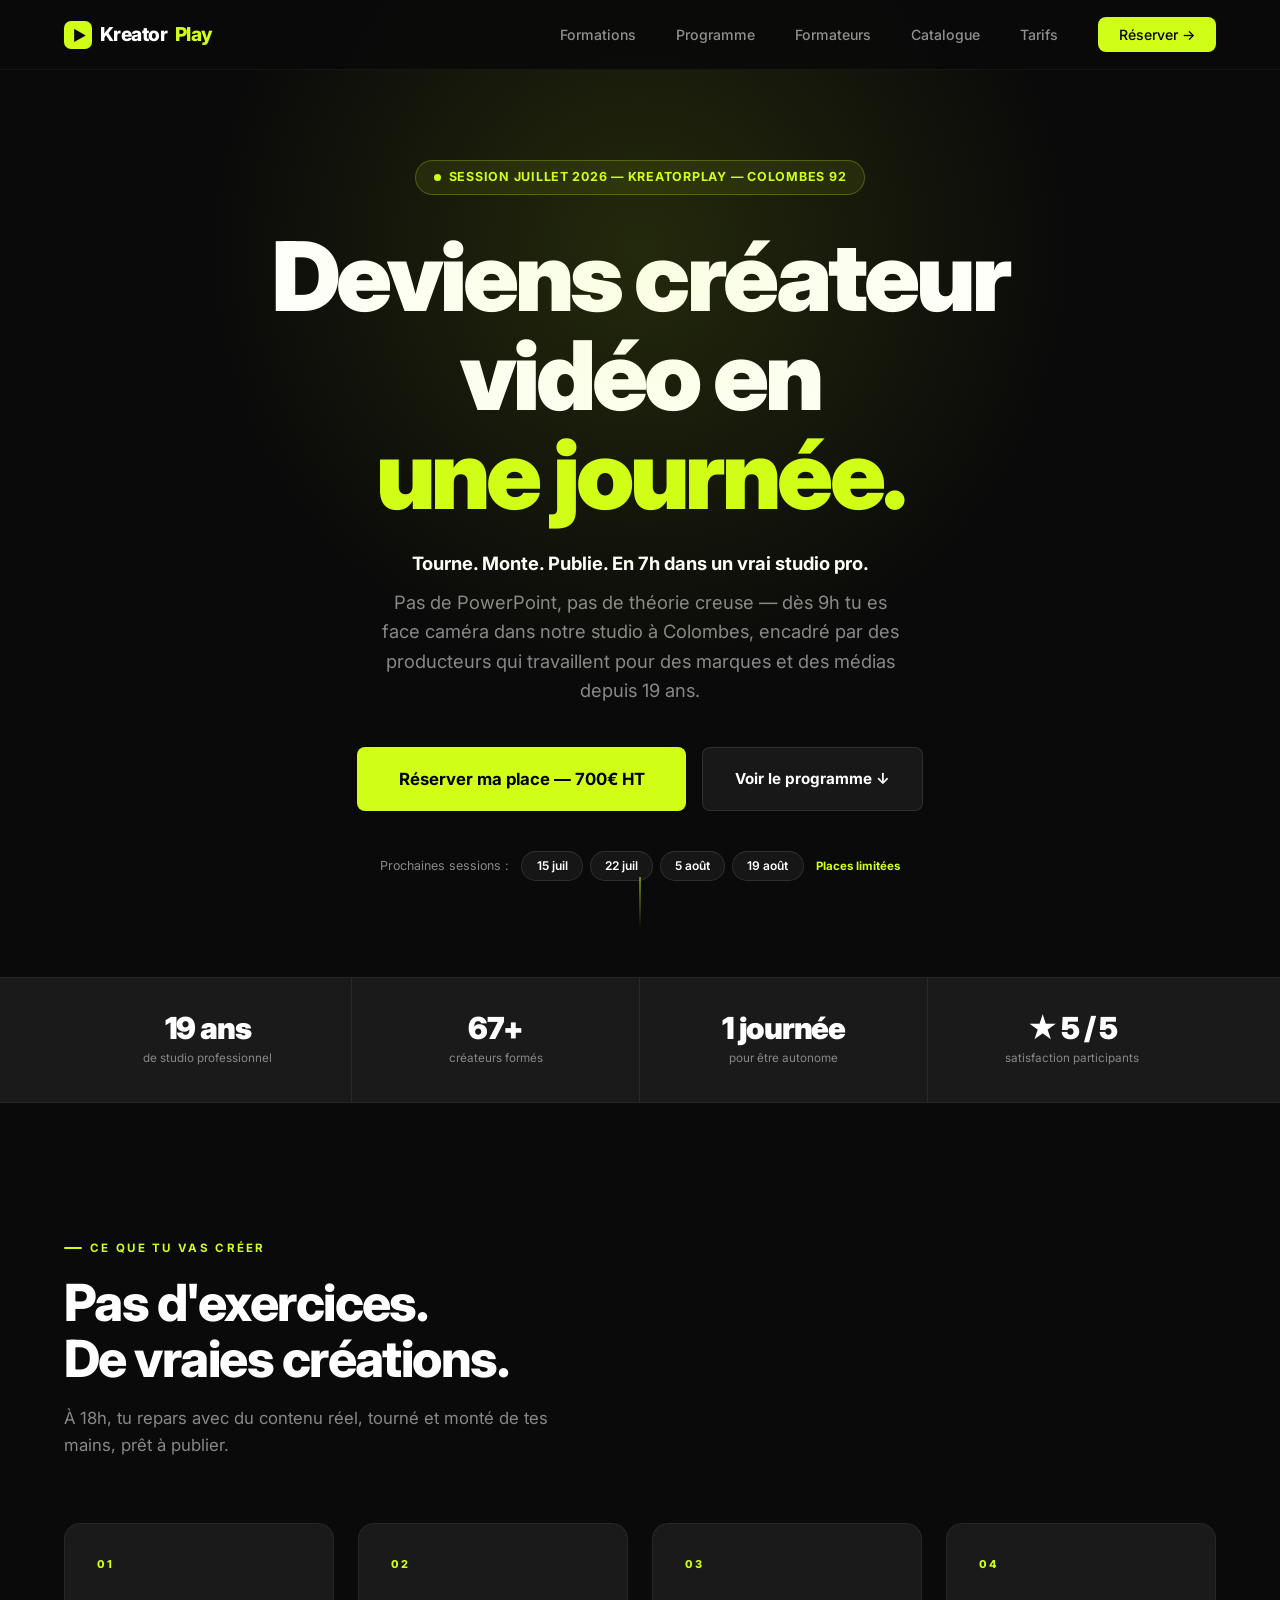
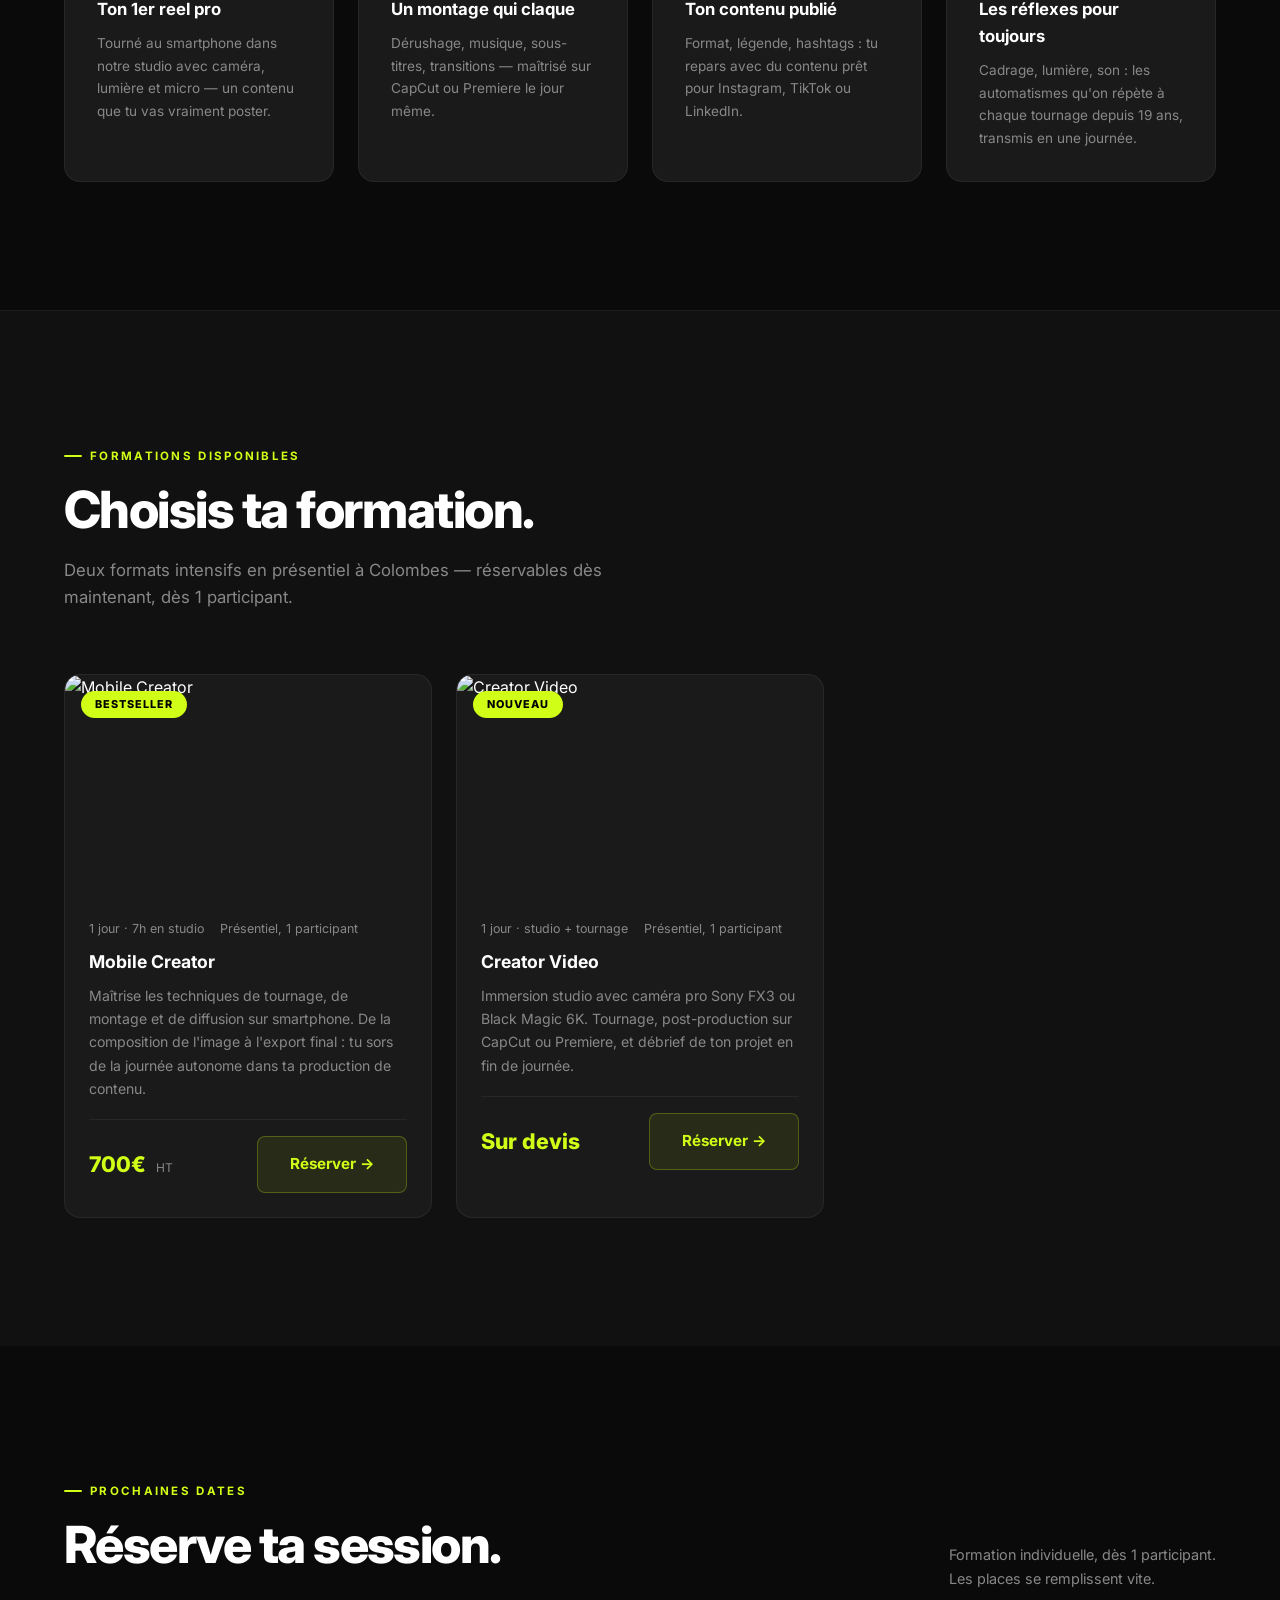
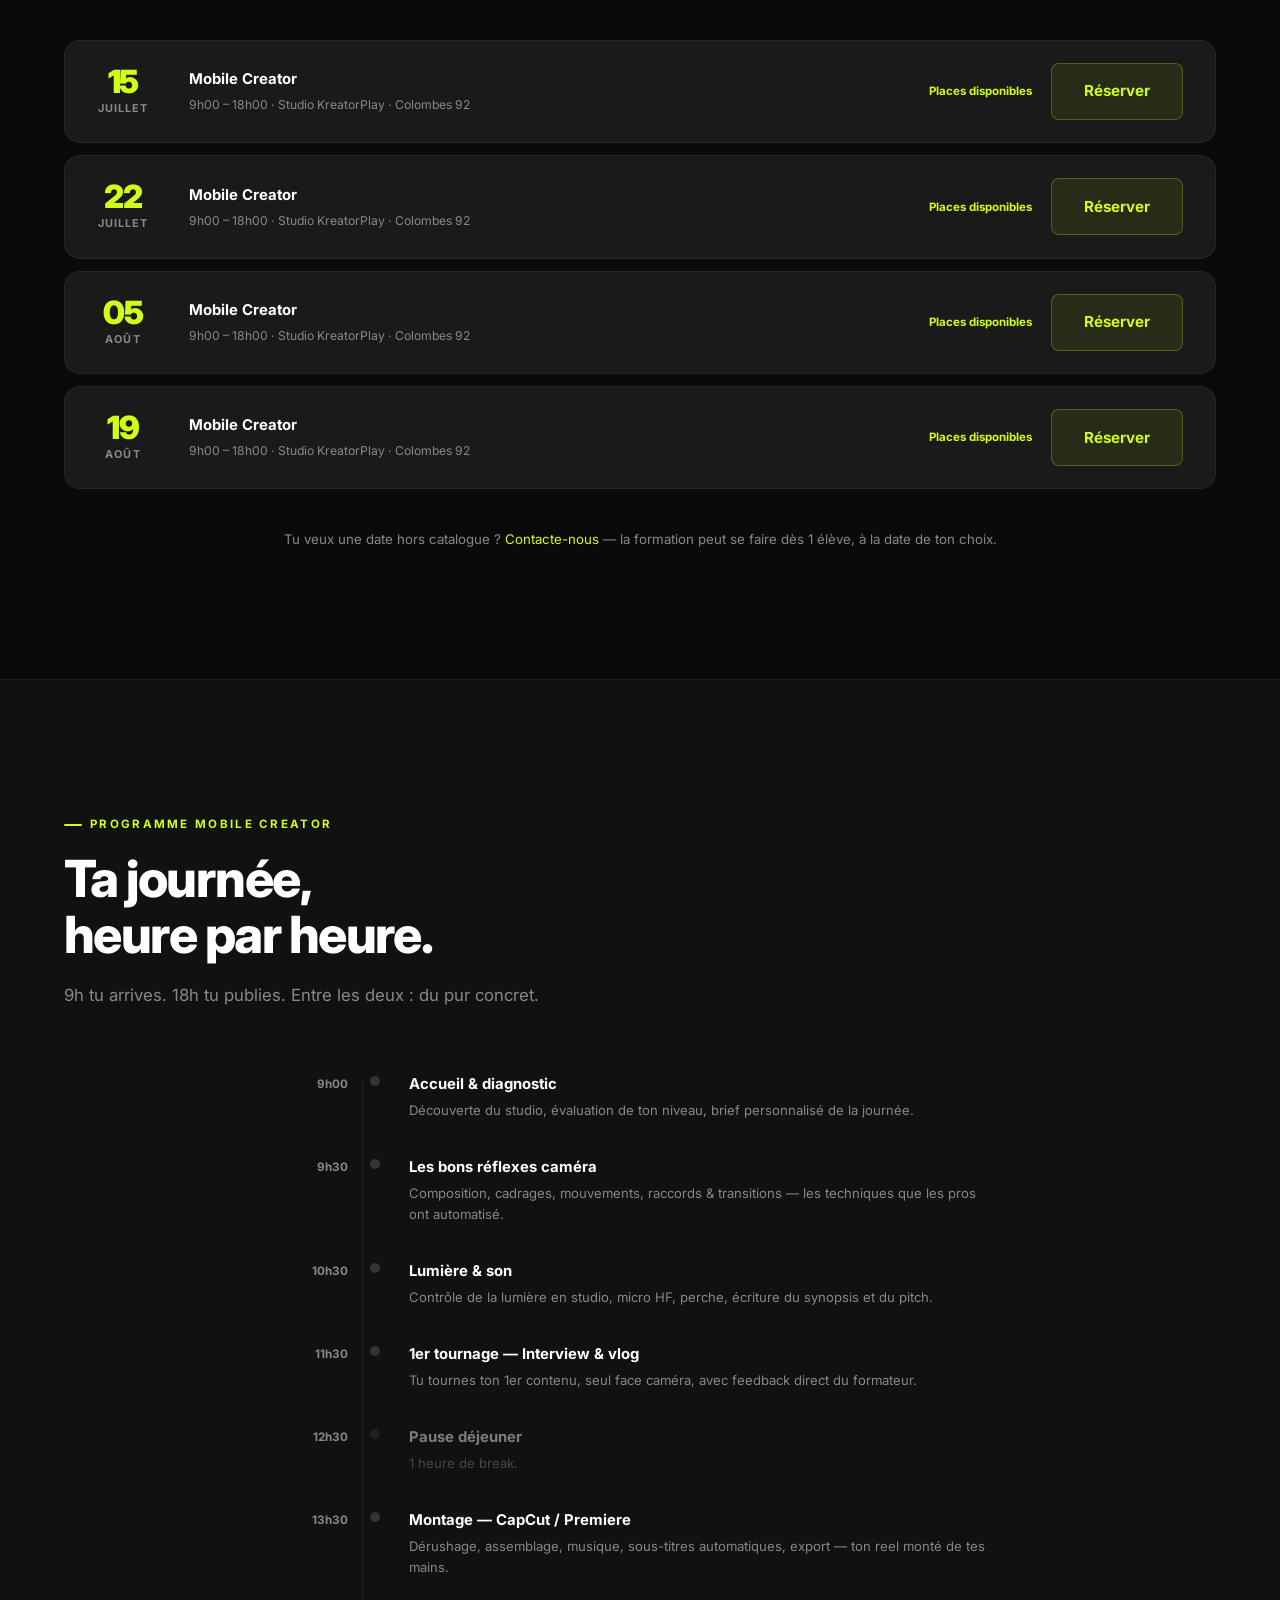
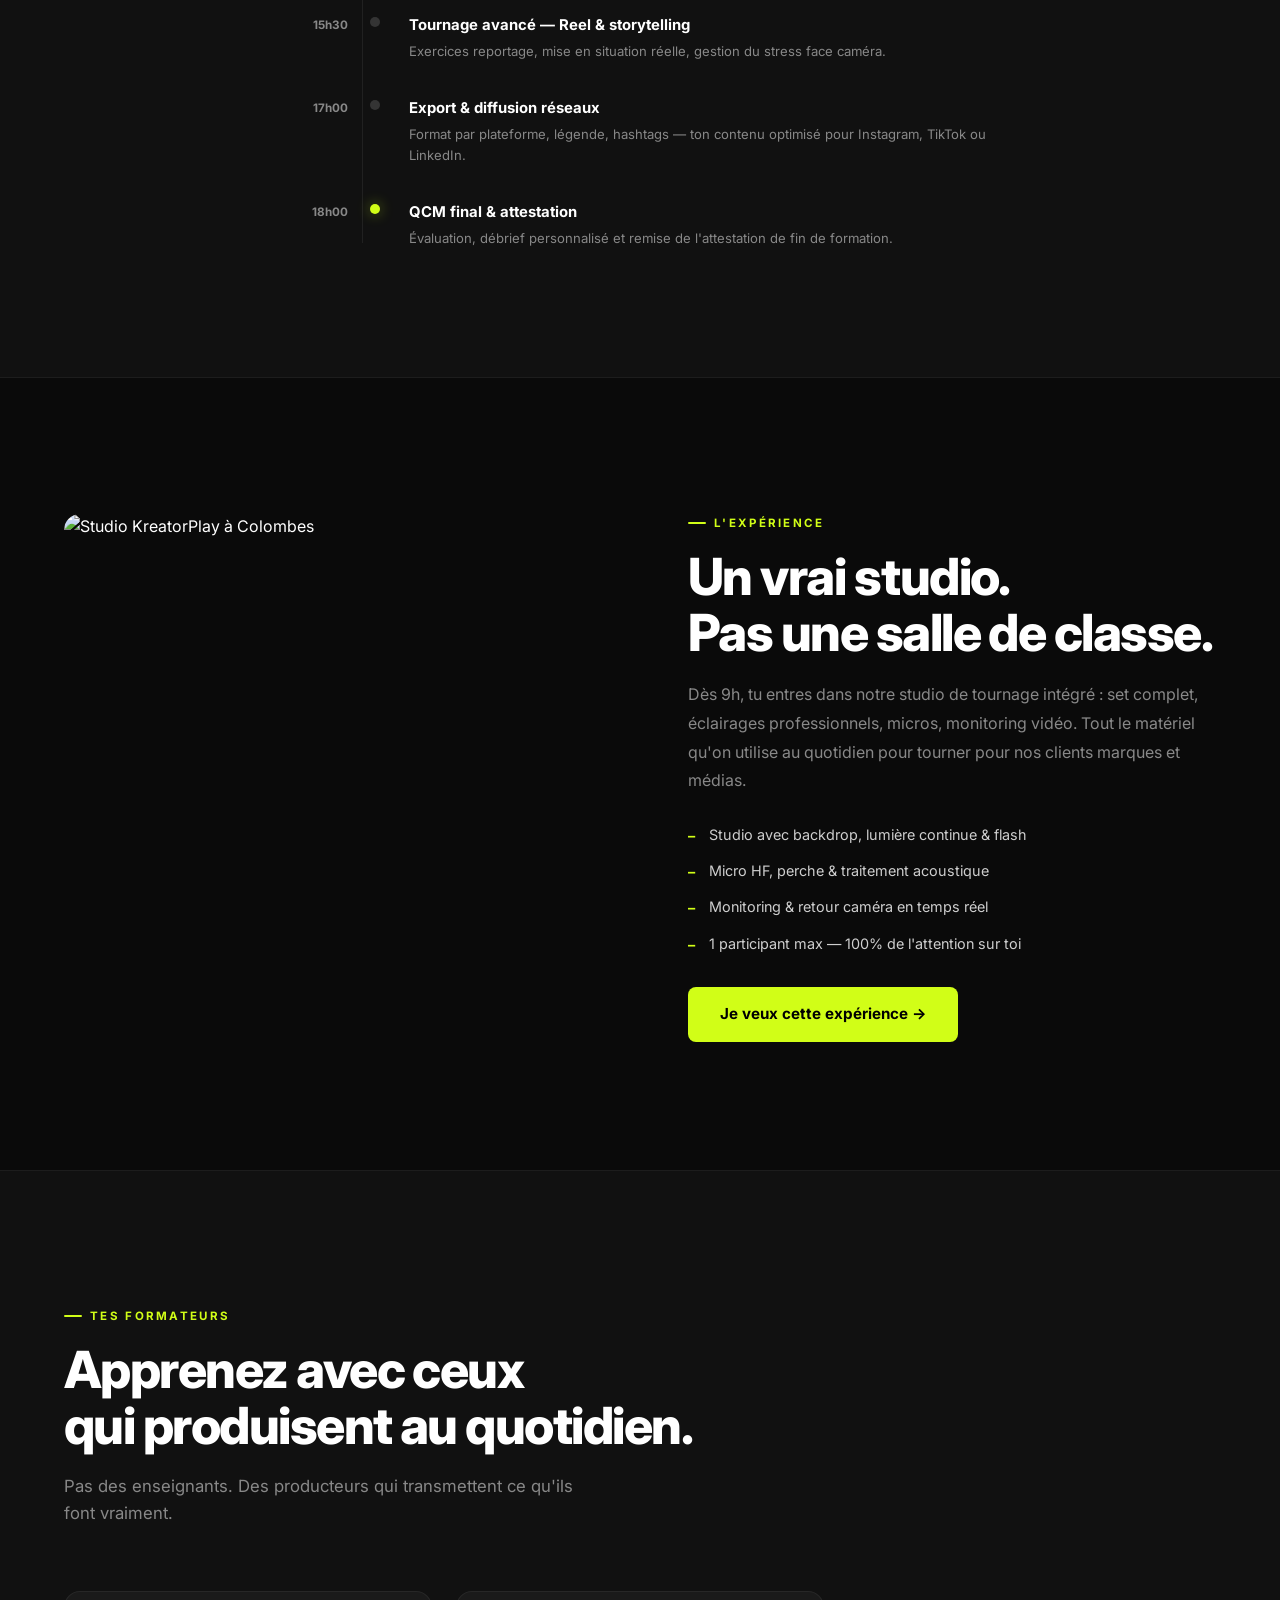
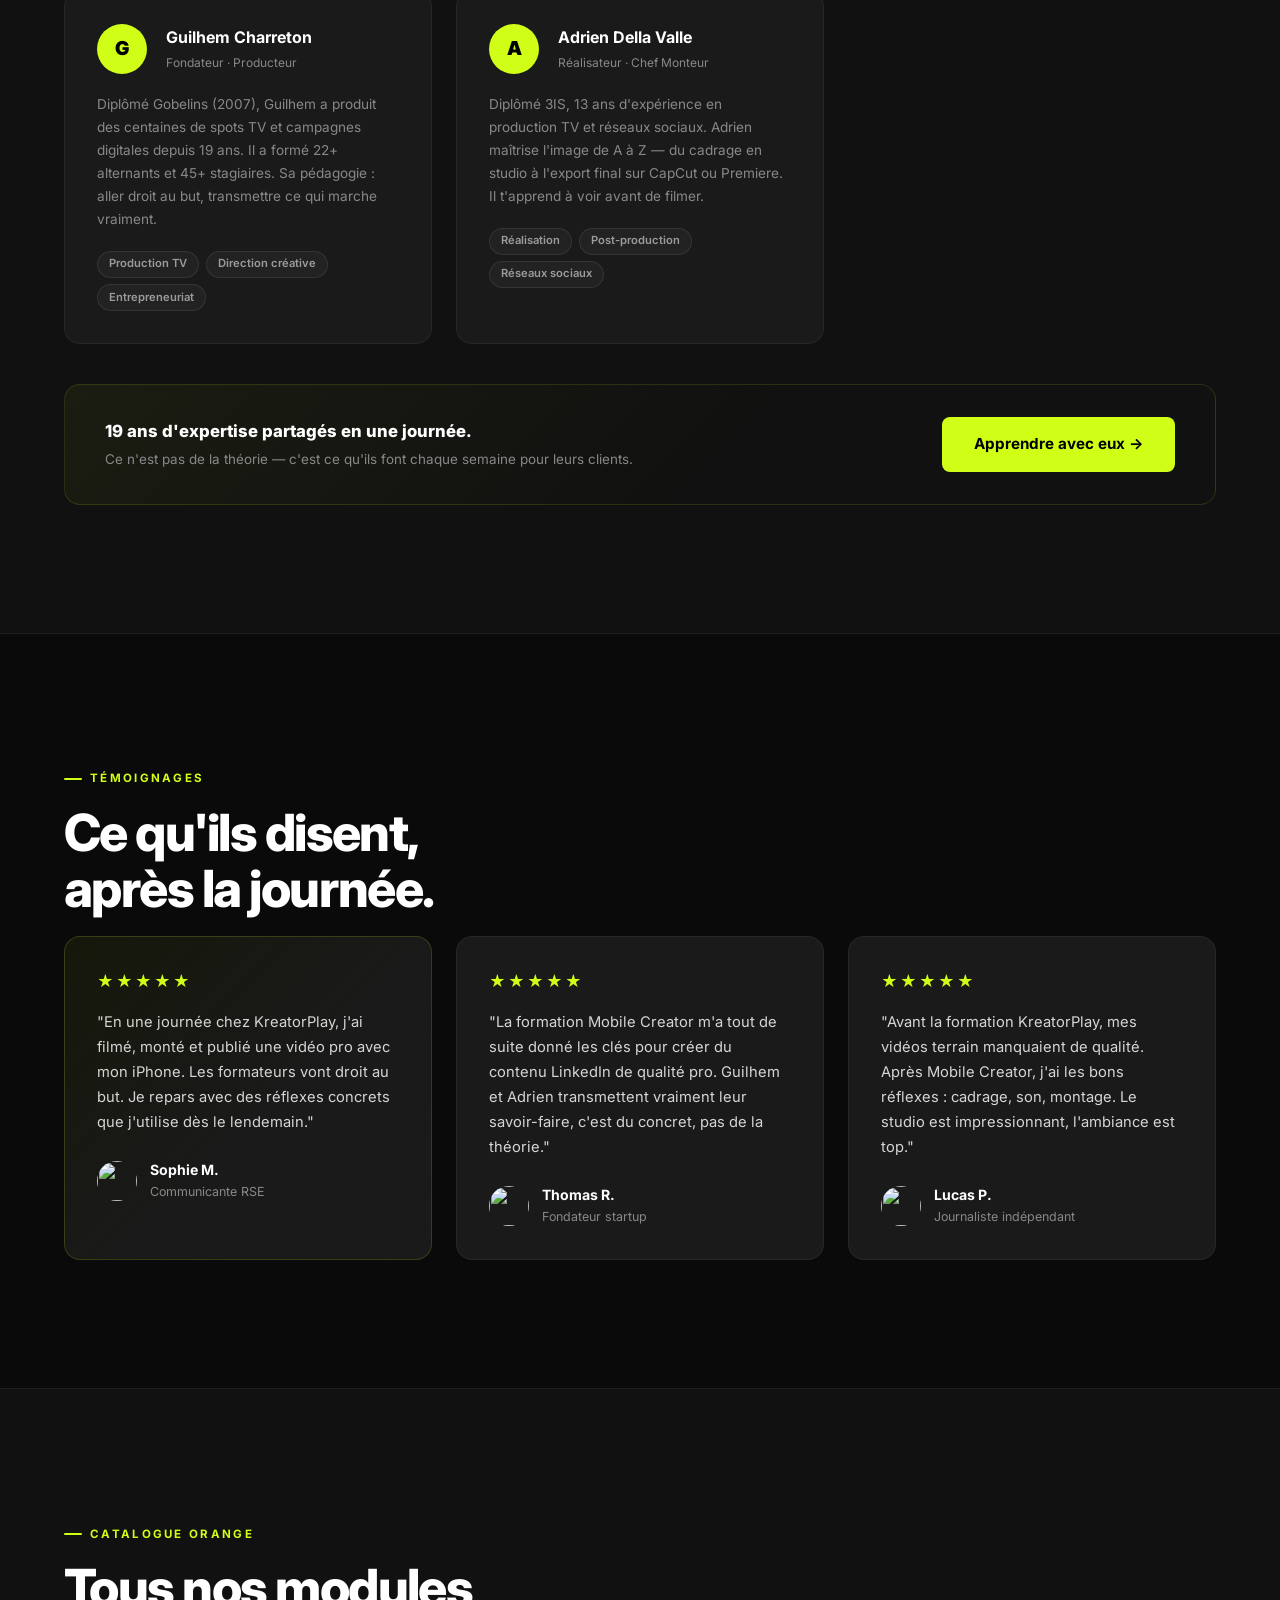
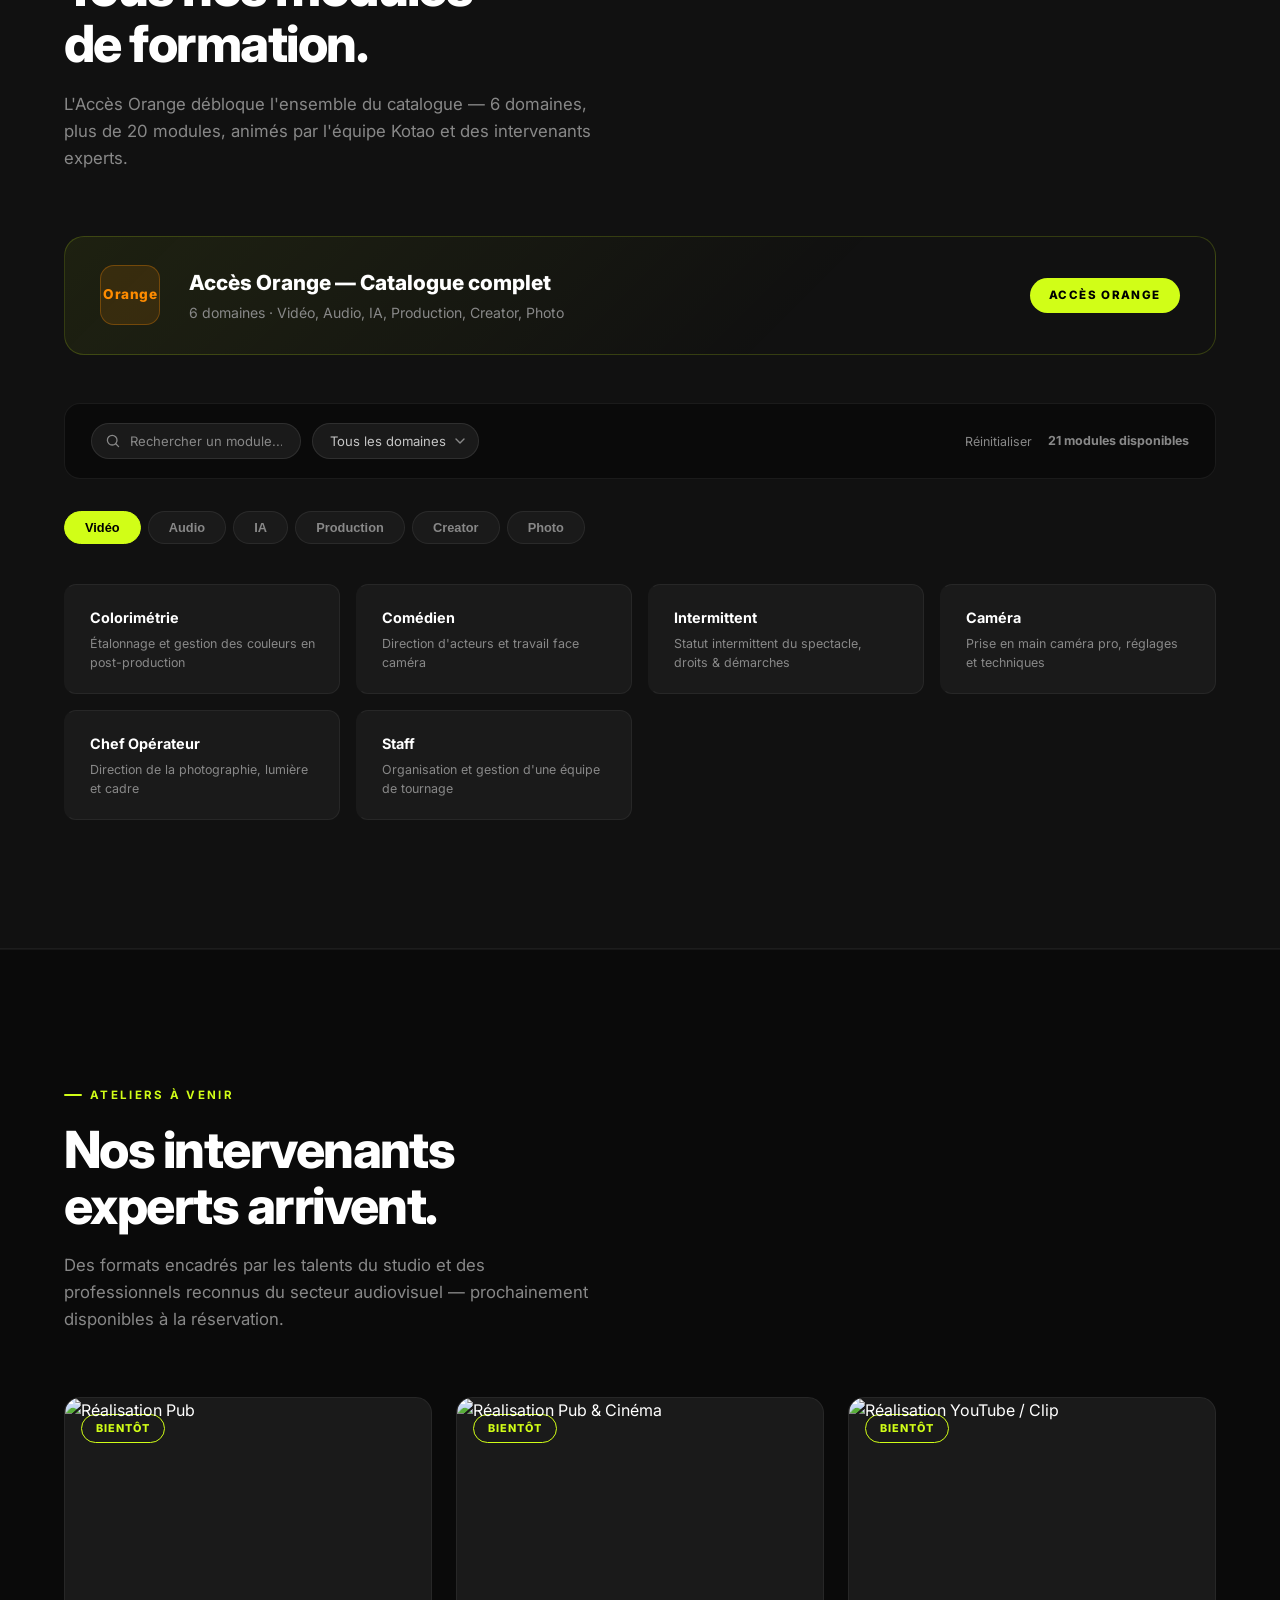
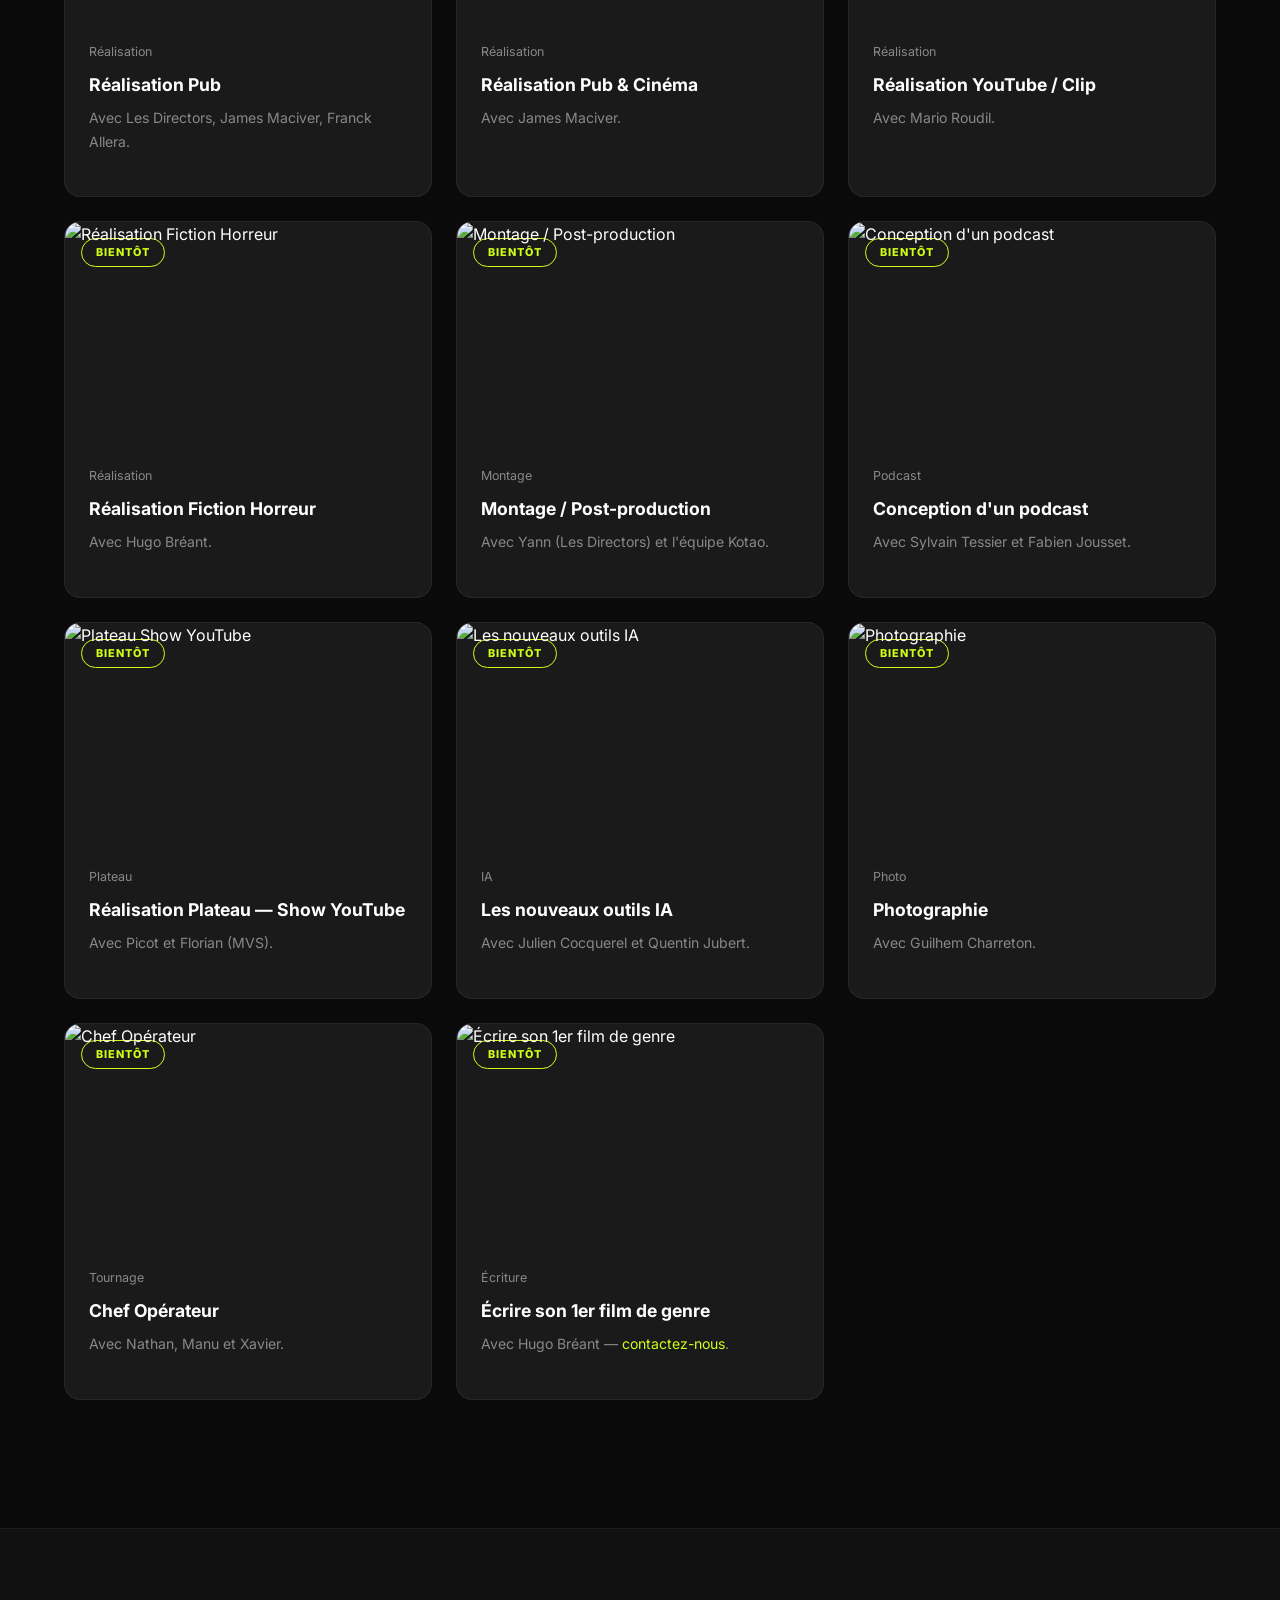
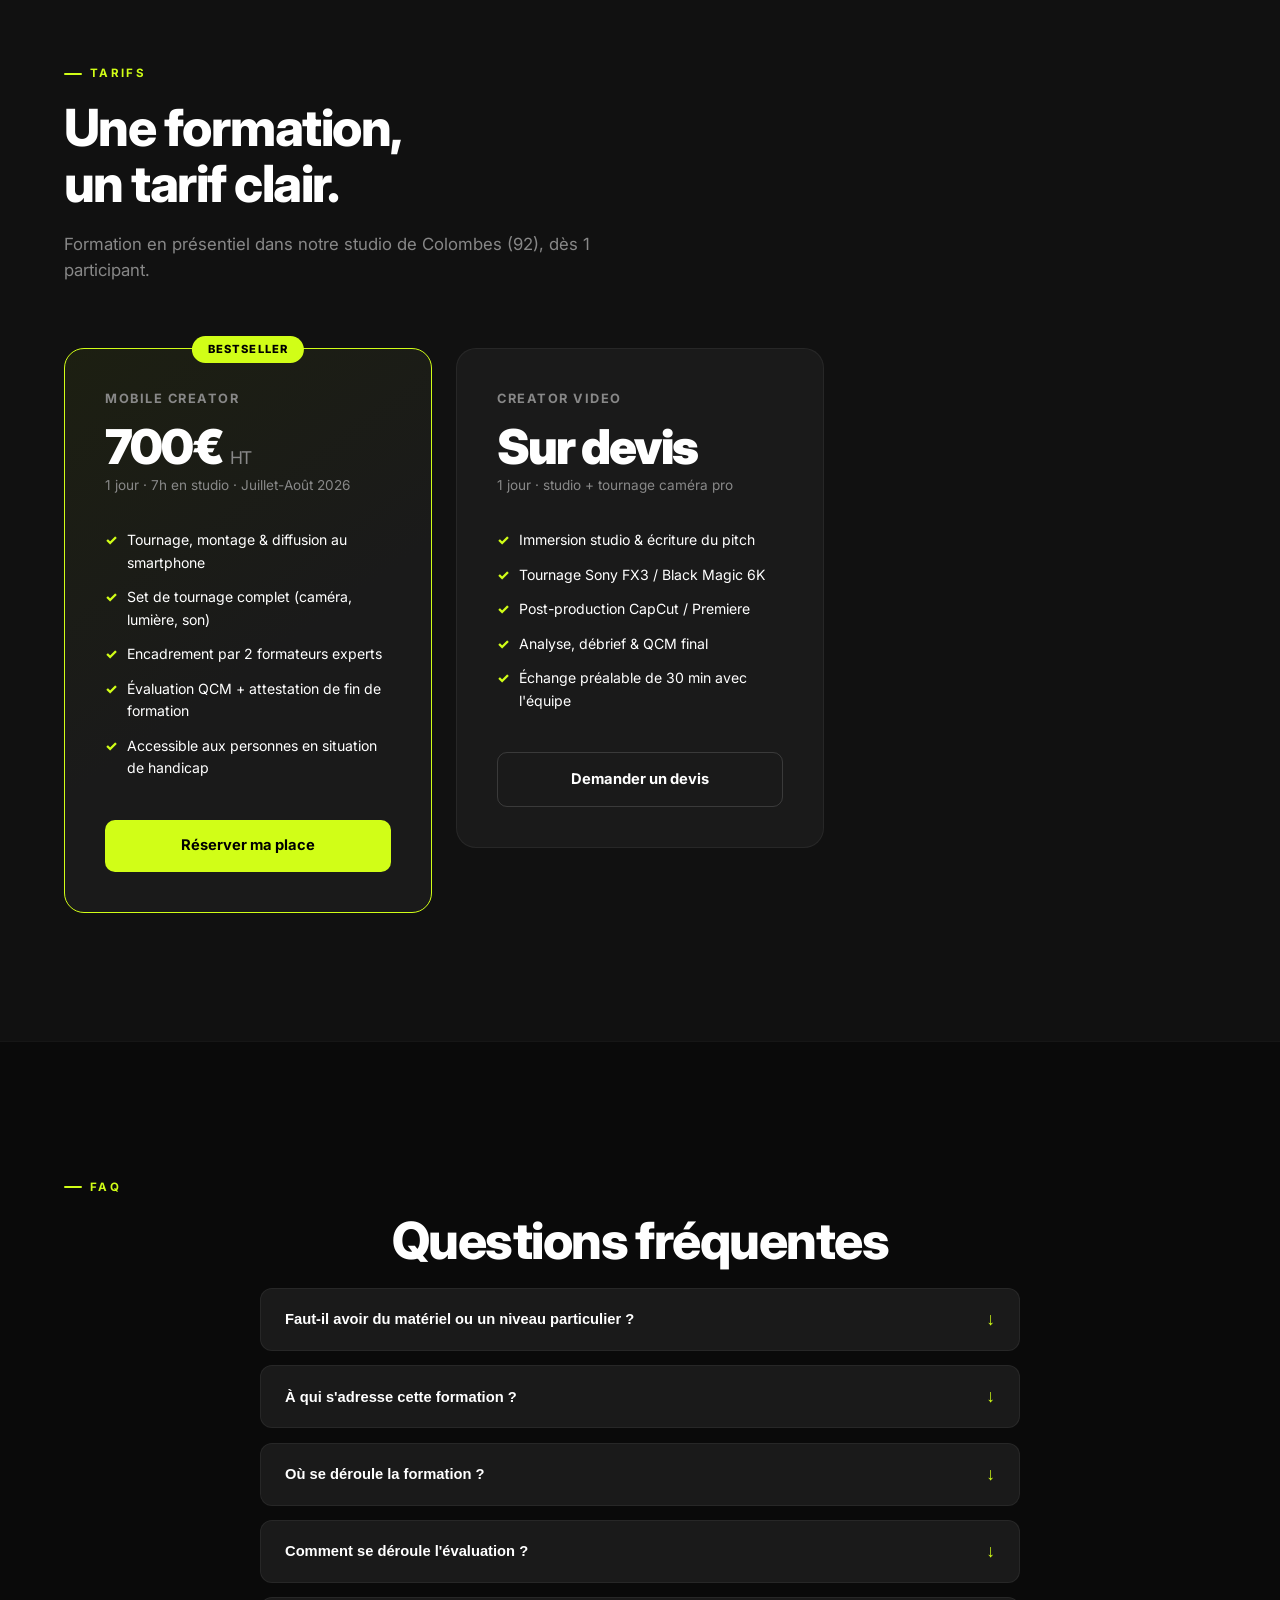
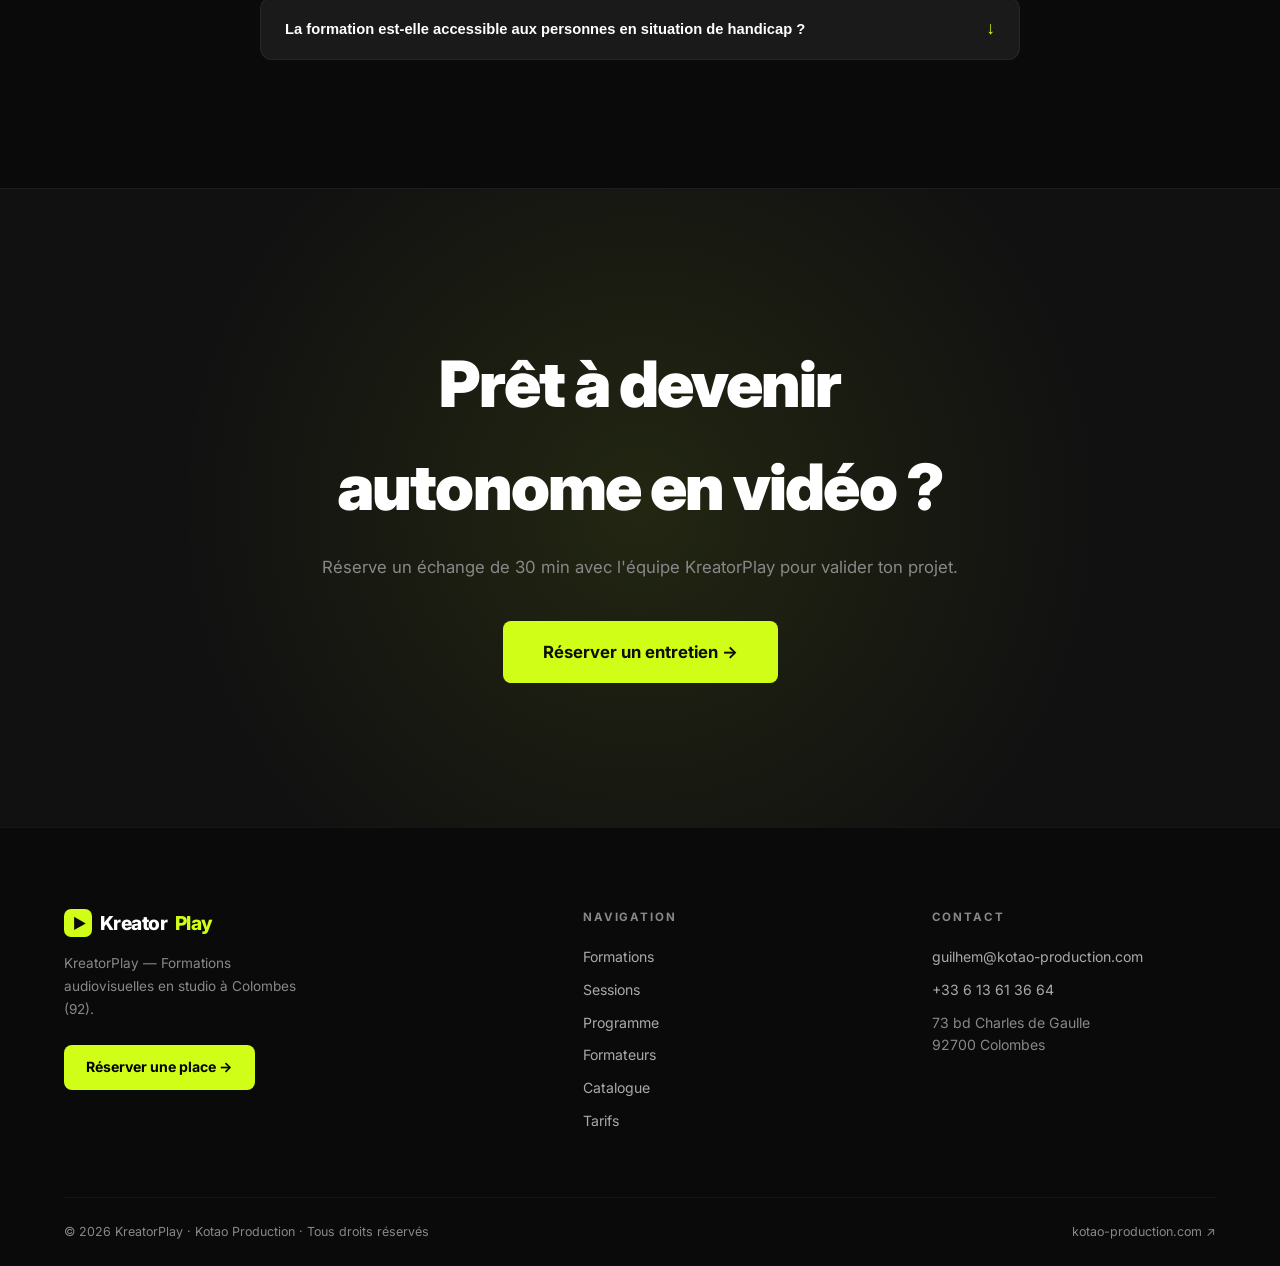
==== commit a38a8360: "Corrige incohérences branding Kotao → KreatorPlay + compteur modules" ====
--- a/index.html
+++ b/index.html
@@ -40,7 +40,7 @@
 
     <div class="hero__badge">
       <span class="hero__live-dot"></span>
-      Session juillet 2026 — Studio Kotao — Colombes 92
+      Session juillet 2026 — KreatorPlay — Colombes 92
     </div>
 
     <h1 class="hero__title">
@@ -197,7 +197,7 @@
           </div>
           <div class="session-card__info">
             <div class="session-card__title">Mobile Creator</div>
-            <div class="session-card__meta">9h00 – 18h00 · Studio Kotao · Colombes 92</div>
+            <div class="session-card__meta">9h00 – 18h00 · Studio KreatorPlay · Colombes 92</div>
           </div>
           <div class="session-card__right">
             <div class="session-card__spots">Places disponibles</div>
@@ -211,7 +211,7 @@
           </div>
           <div class="session-card__info">
             <div class="session-card__title">Mobile Creator</div>
-            <div class="session-card__meta">9h00 – 18h00 · Studio Kotao · Colombes 92</div>
+            <div class="session-card__meta">9h00 – 18h00 · Studio KreatorPlay · Colombes 92</div>
           </div>
           <div class="session-card__right">
             <div class="session-card__spots">Places disponibles</div>
@@ -225,7 +225,7 @@
           </div>
           <div class="session-card__info">
             <div class="session-card__title">Mobile Creator</div>
-            <div class="session-card__meta">9h00 – 18h00 · Studio Kotao · Colombes 92</div>
+            <div class="session-card__meta">9h00 – 18h00 · Studio KreatorPlay · Colombes 92</div>
           </div>
           <div class="session-card__right">
             <div class="session-card__spots">Places disponibles</div>
@@ -239,7 +239,7 @@
           </div>
           <div class="session-card__info">
             <div class="session-card__title">Mobile Creator</div>
-            <div class="session-card__meta">9h00 – 18h00 · Studio Kotao · Colombes 92</div>
+            <div class="session-card__meta">9h00 – 18h00 · Studio KreatorPlay · Colombes 92</div>
           </div>
           <div class="session-card__right">
             <div class="session-card__spots">Places disponibles</div>
@@ -487,7 +487,7 @@
         </select>
         <div class="catalogue-search__right">
           <button class="search-reset" id="searchReset">Réinitialiser</button>
-          <span class="search-count" id="searchCount">20 modules disponibles</span>
+          <span class="search-count" id="searchCount">21 modules disponibles</span>
         </div>
       </div>
 
@@ -654,7 +654,7 @@
   <div class="cta">
     <div class="cta__glow"></div>
     <h2 data-reveal>Prêt à devenir<br>autonome en vidéo ?</h2>
-    <p data-reveal>Réserve un échange de 30 min avec l'équipe Kotao pour valider ton projet.</p>
+    <p data-reveal>Réserve un échange de 30 min avec l'équipe KreatorPlay pour valider ton projet.</p>
     <div data-reveal>
       <a href="mailto:guilhem@kotao-production.com" class="btn btn-primary" style="font-size:1.05rem;padding:1.1rem 2.5rem;">Réserver un entretien →</a>
     </div>
--- a/style.css
+++ b/style.css
@@ -1,5 +1,5 @@
 /* ═══════════════════════════════════════════
-   KOTAO ACADEMY — stylesheet
+   KREATORPLAY — stylesheet
    ═══════════════════════════════════════════ */
 
 /* ─── RESET & ROOT ─── */
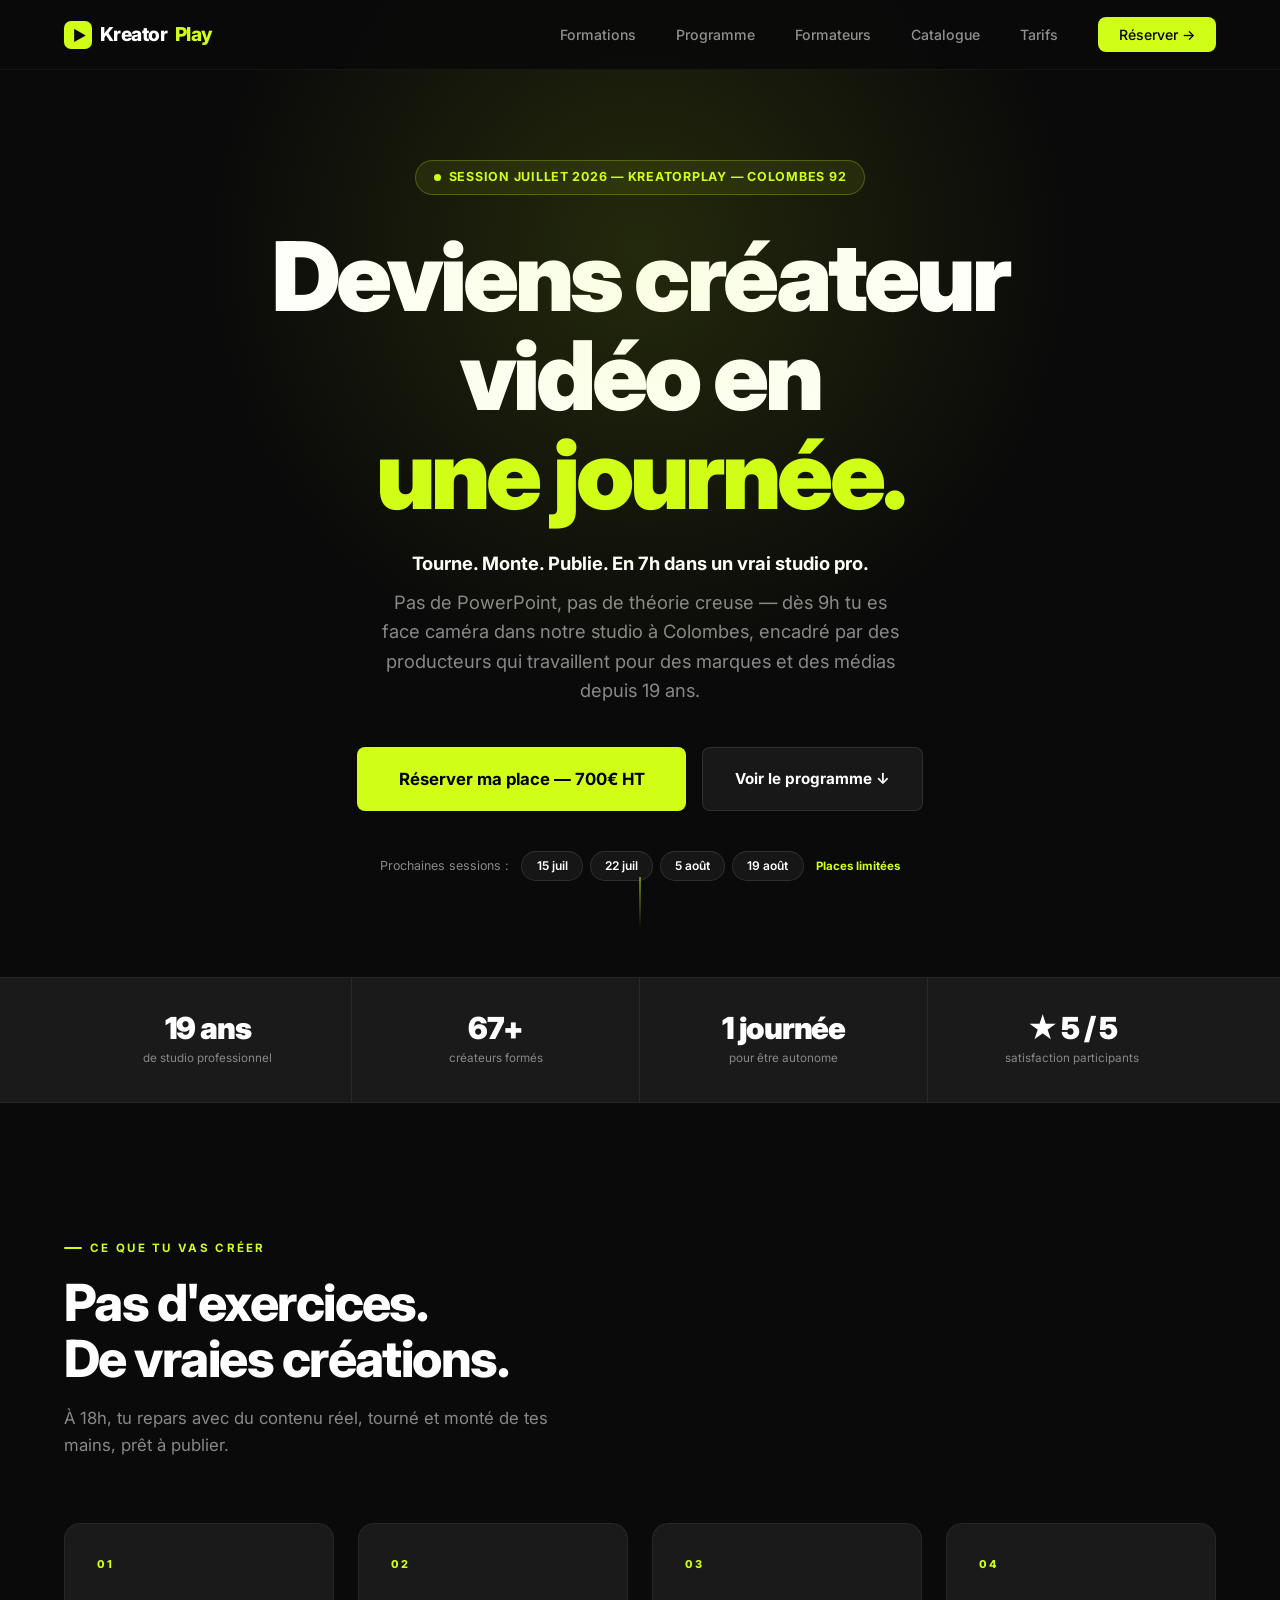
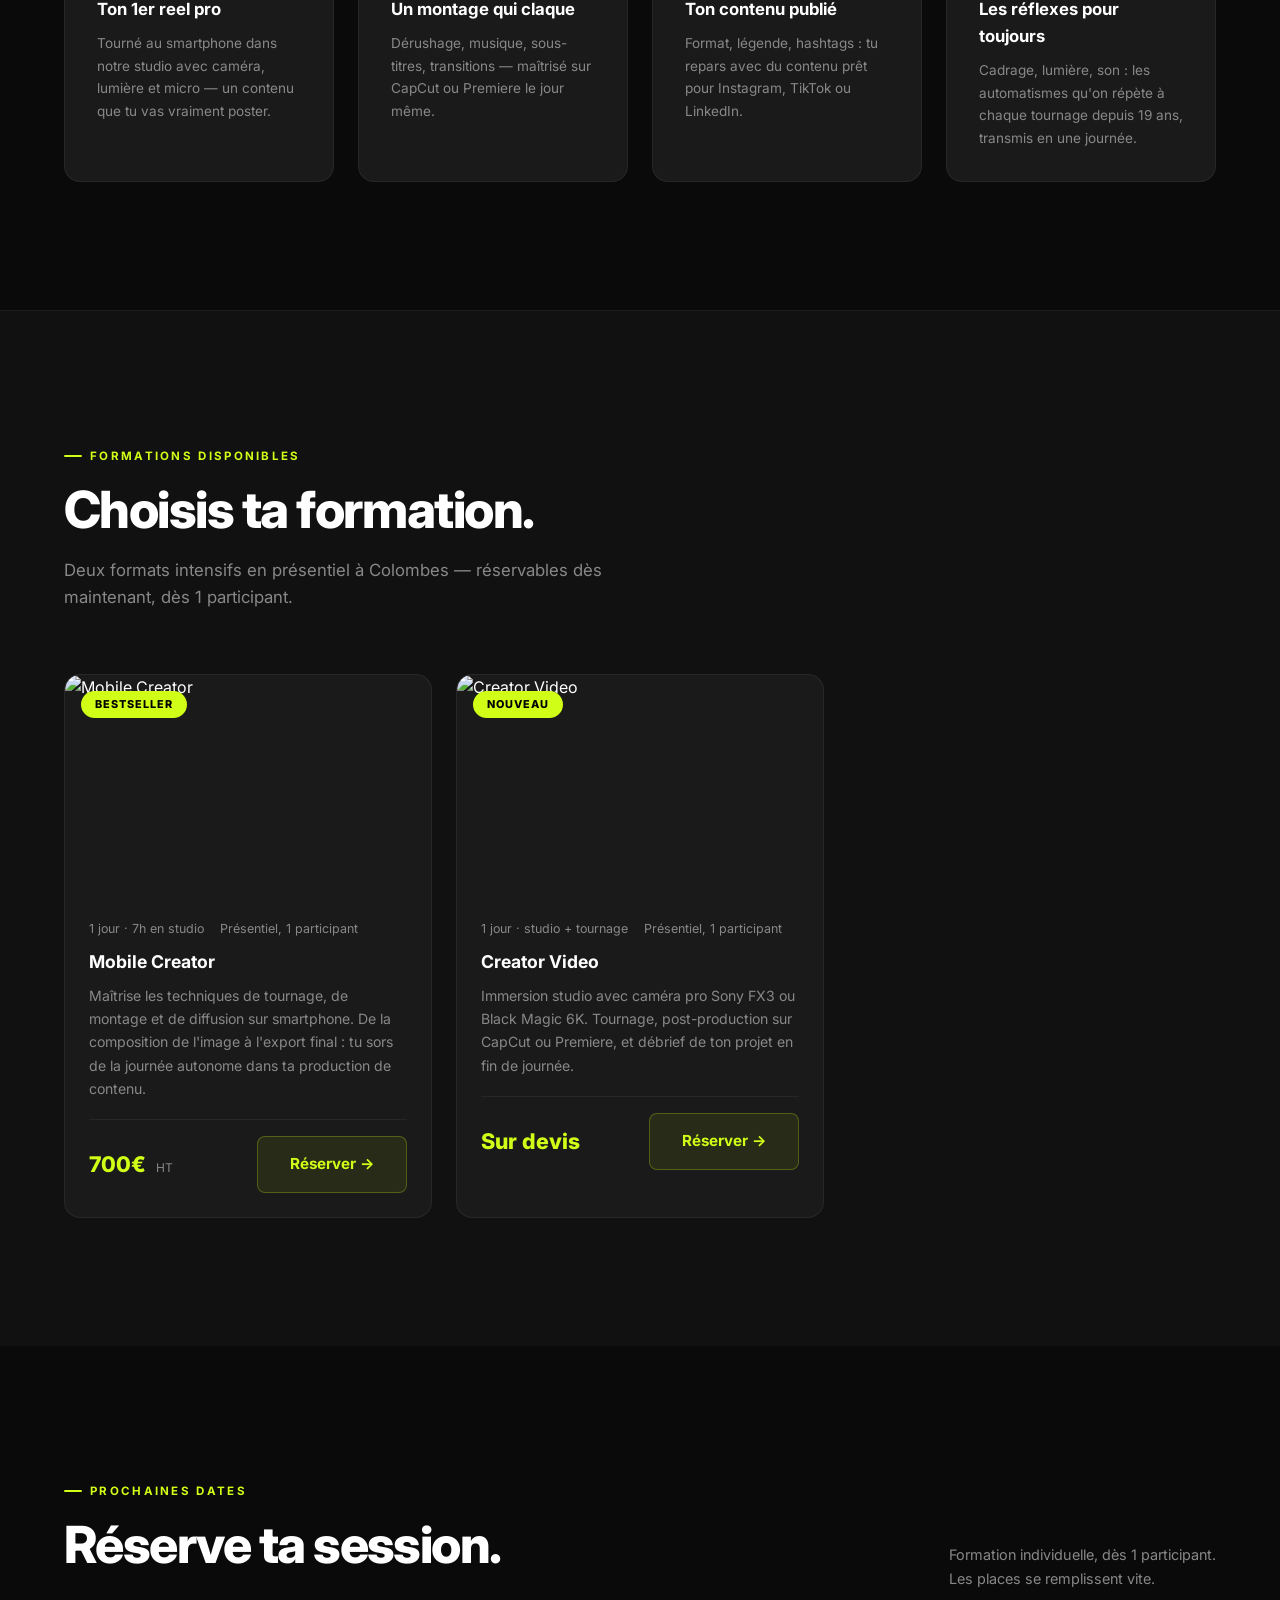
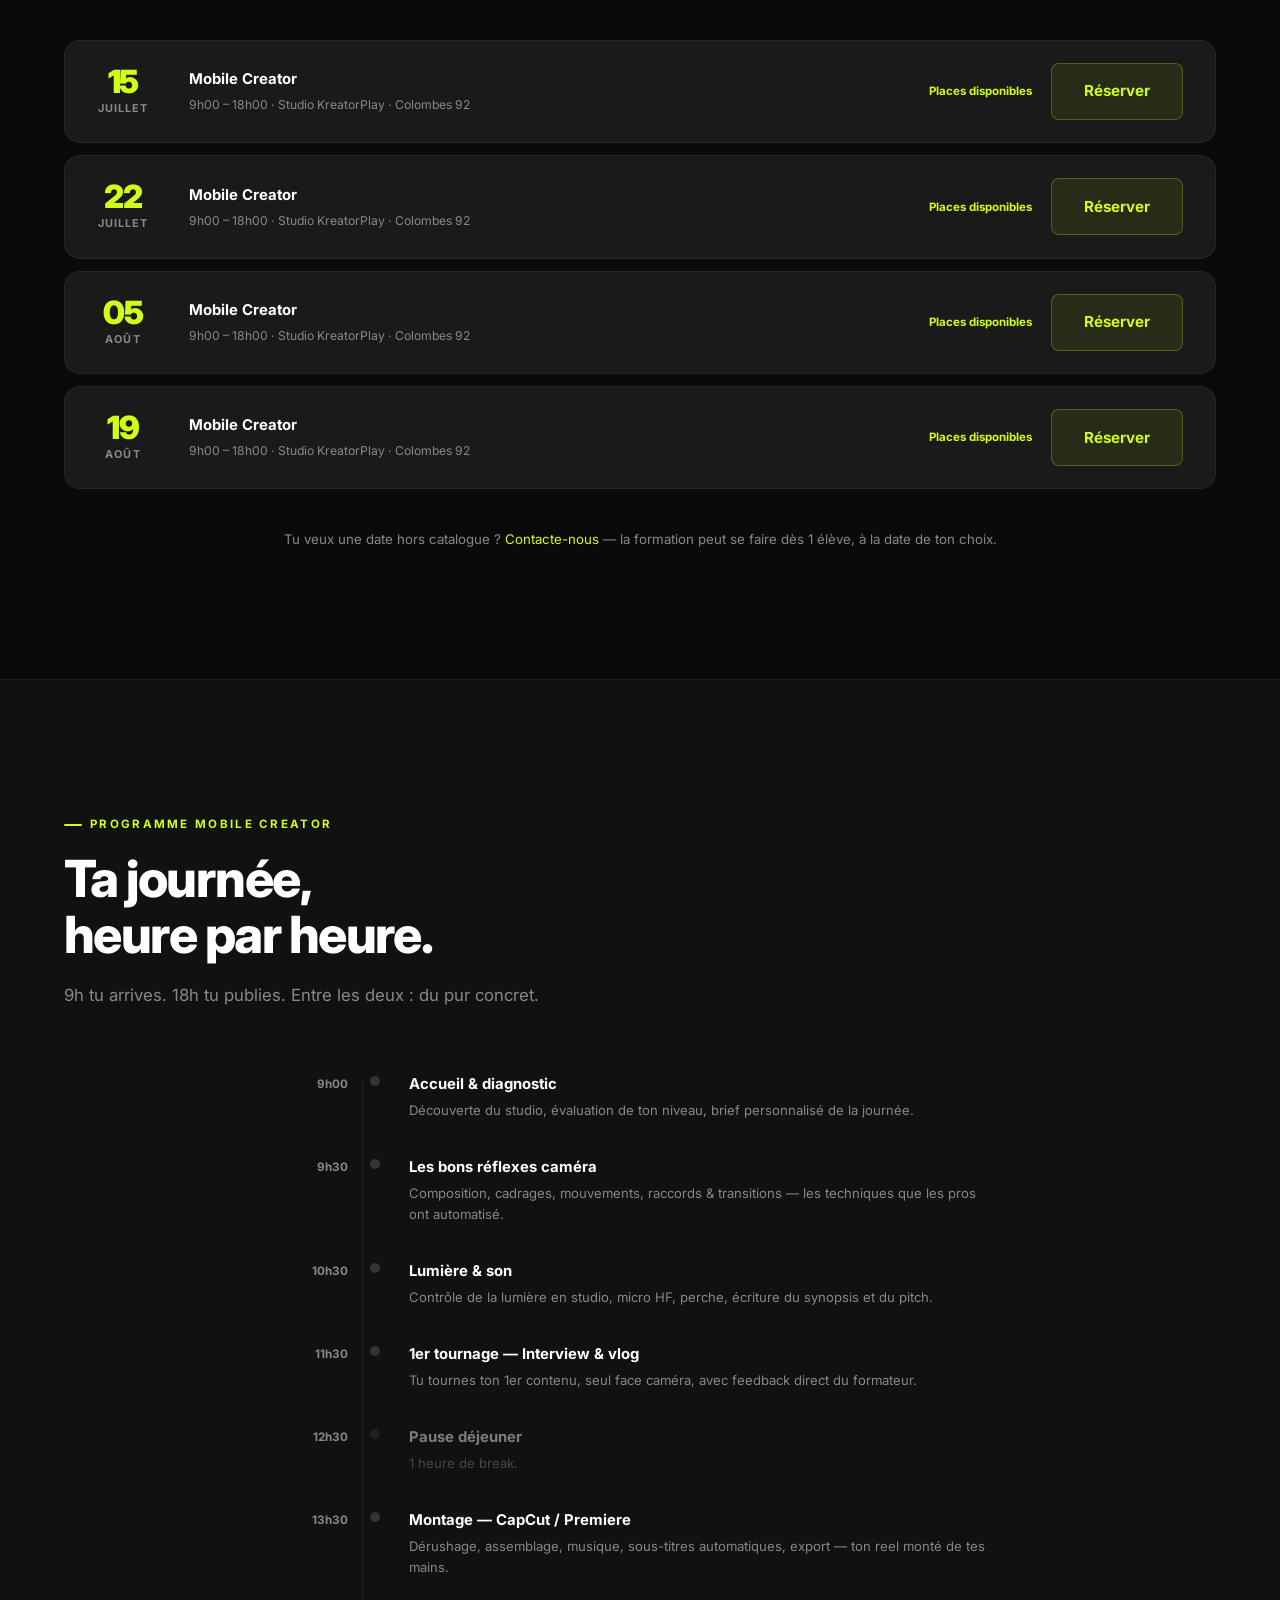
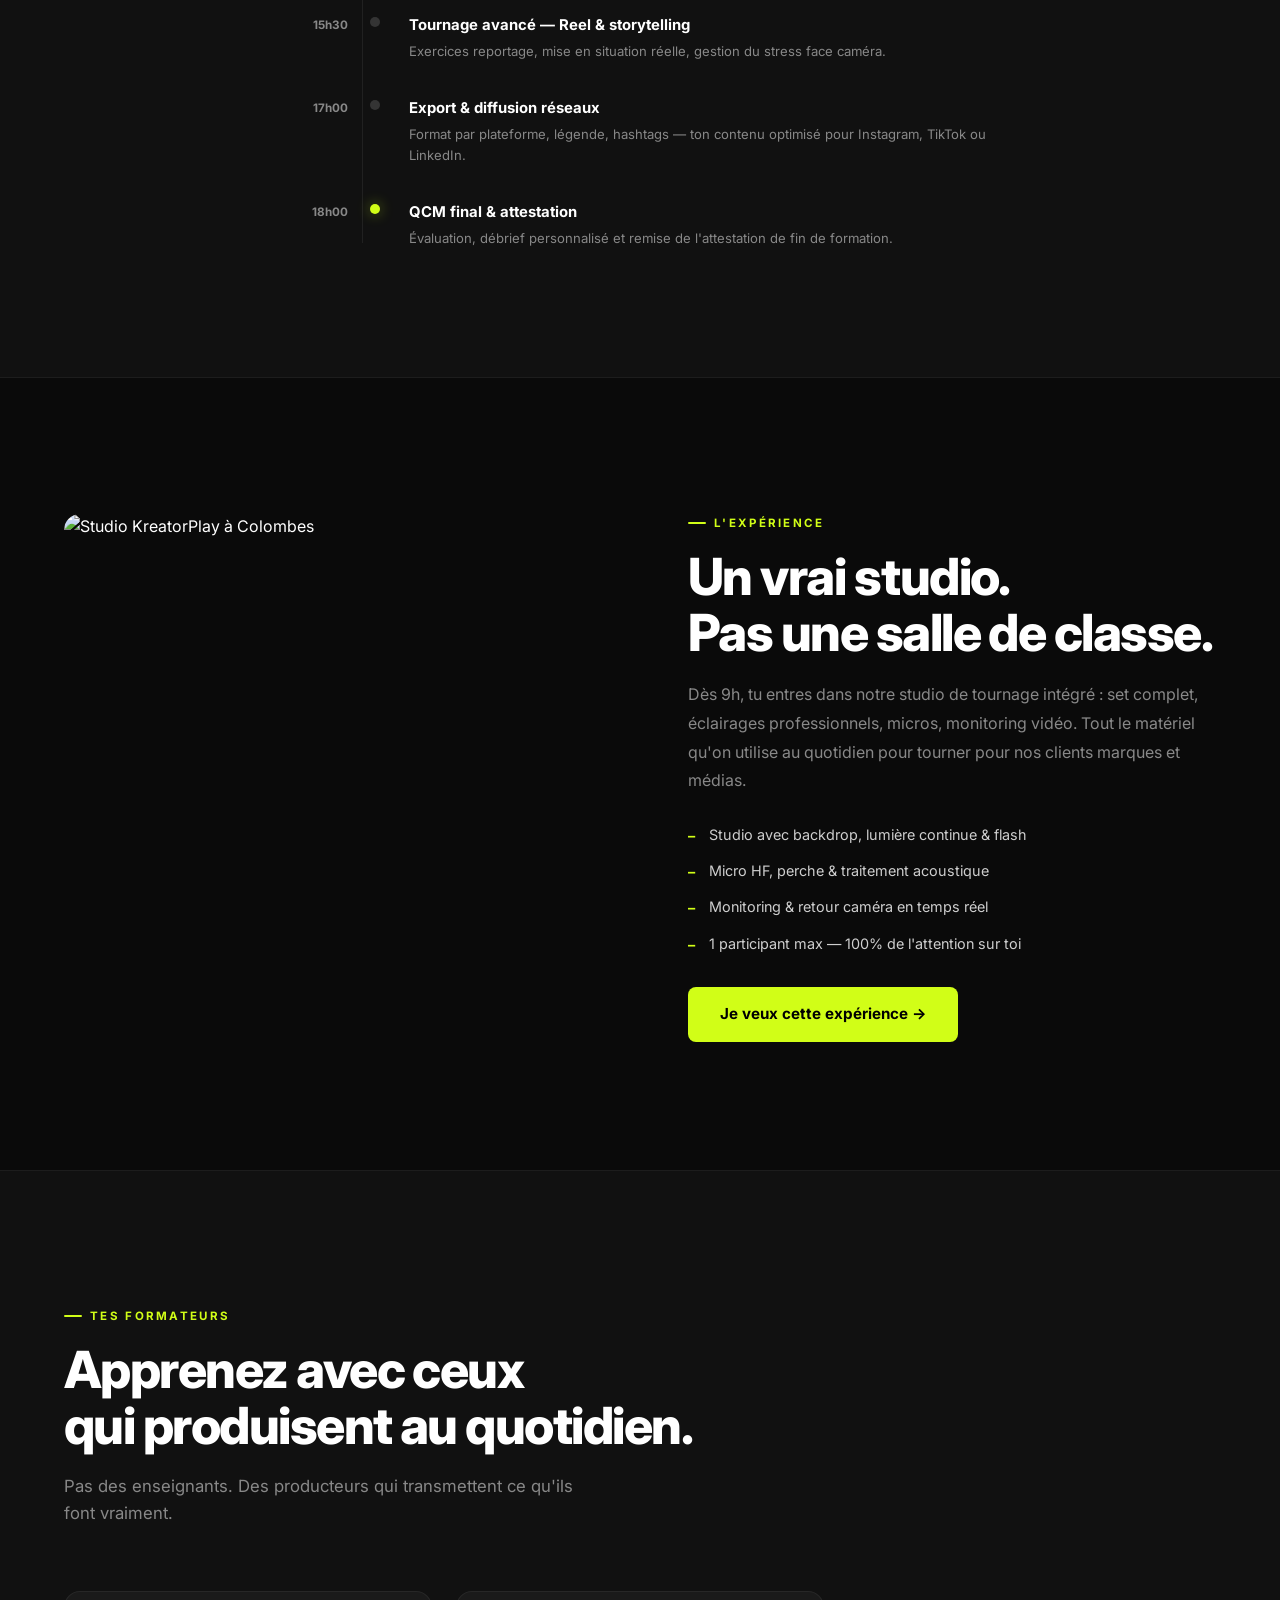
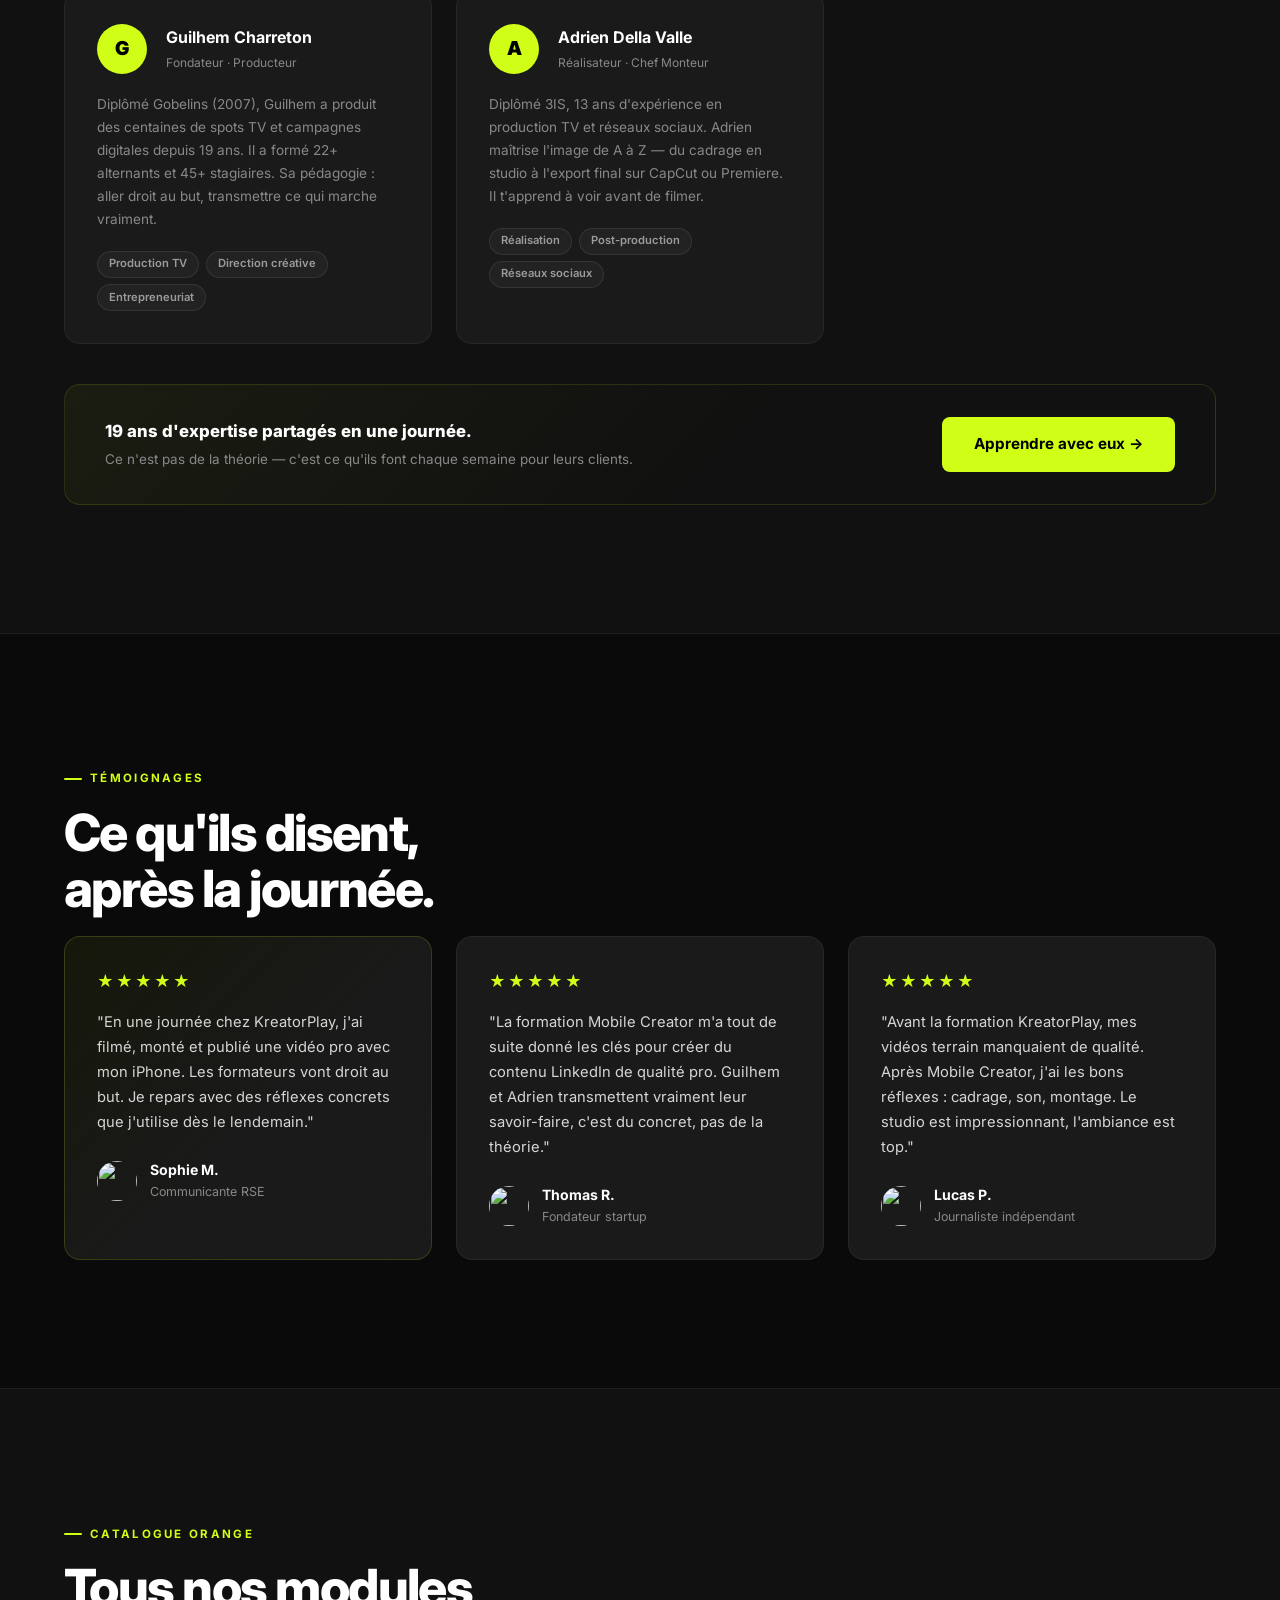
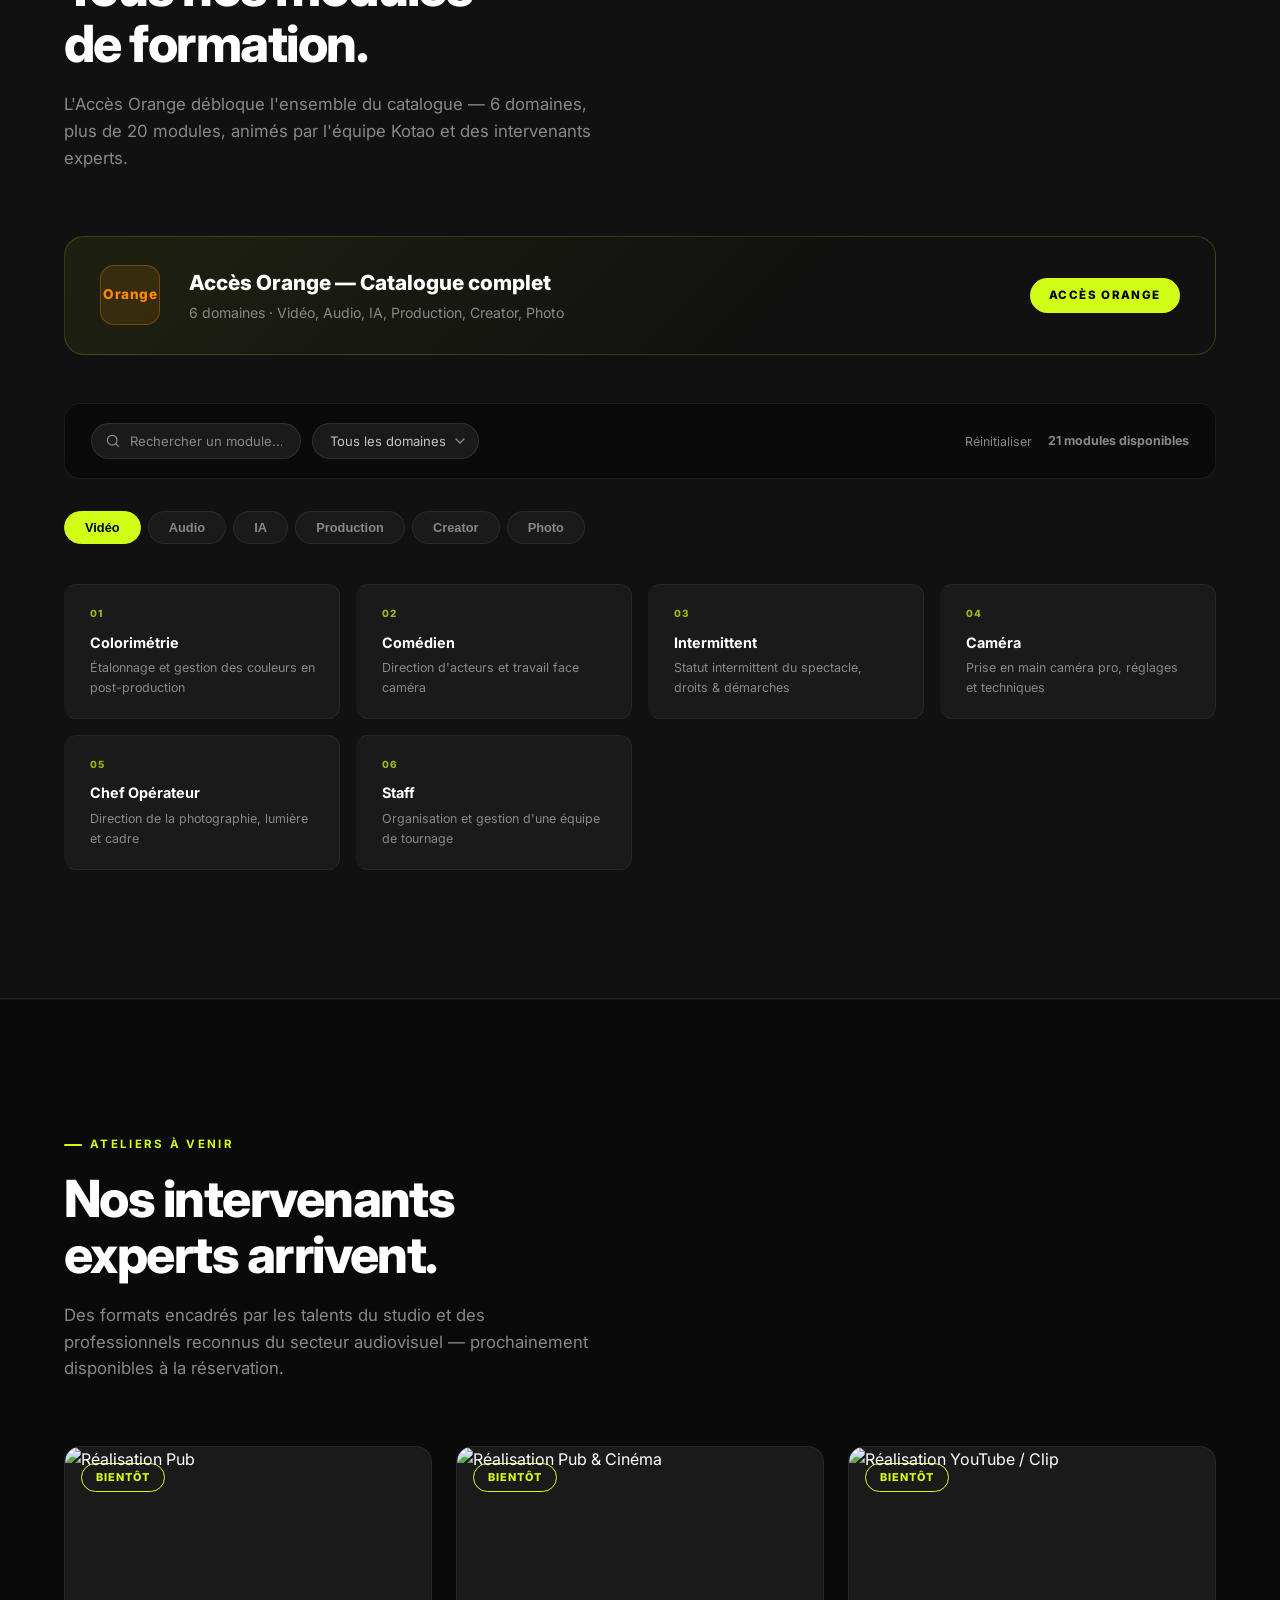
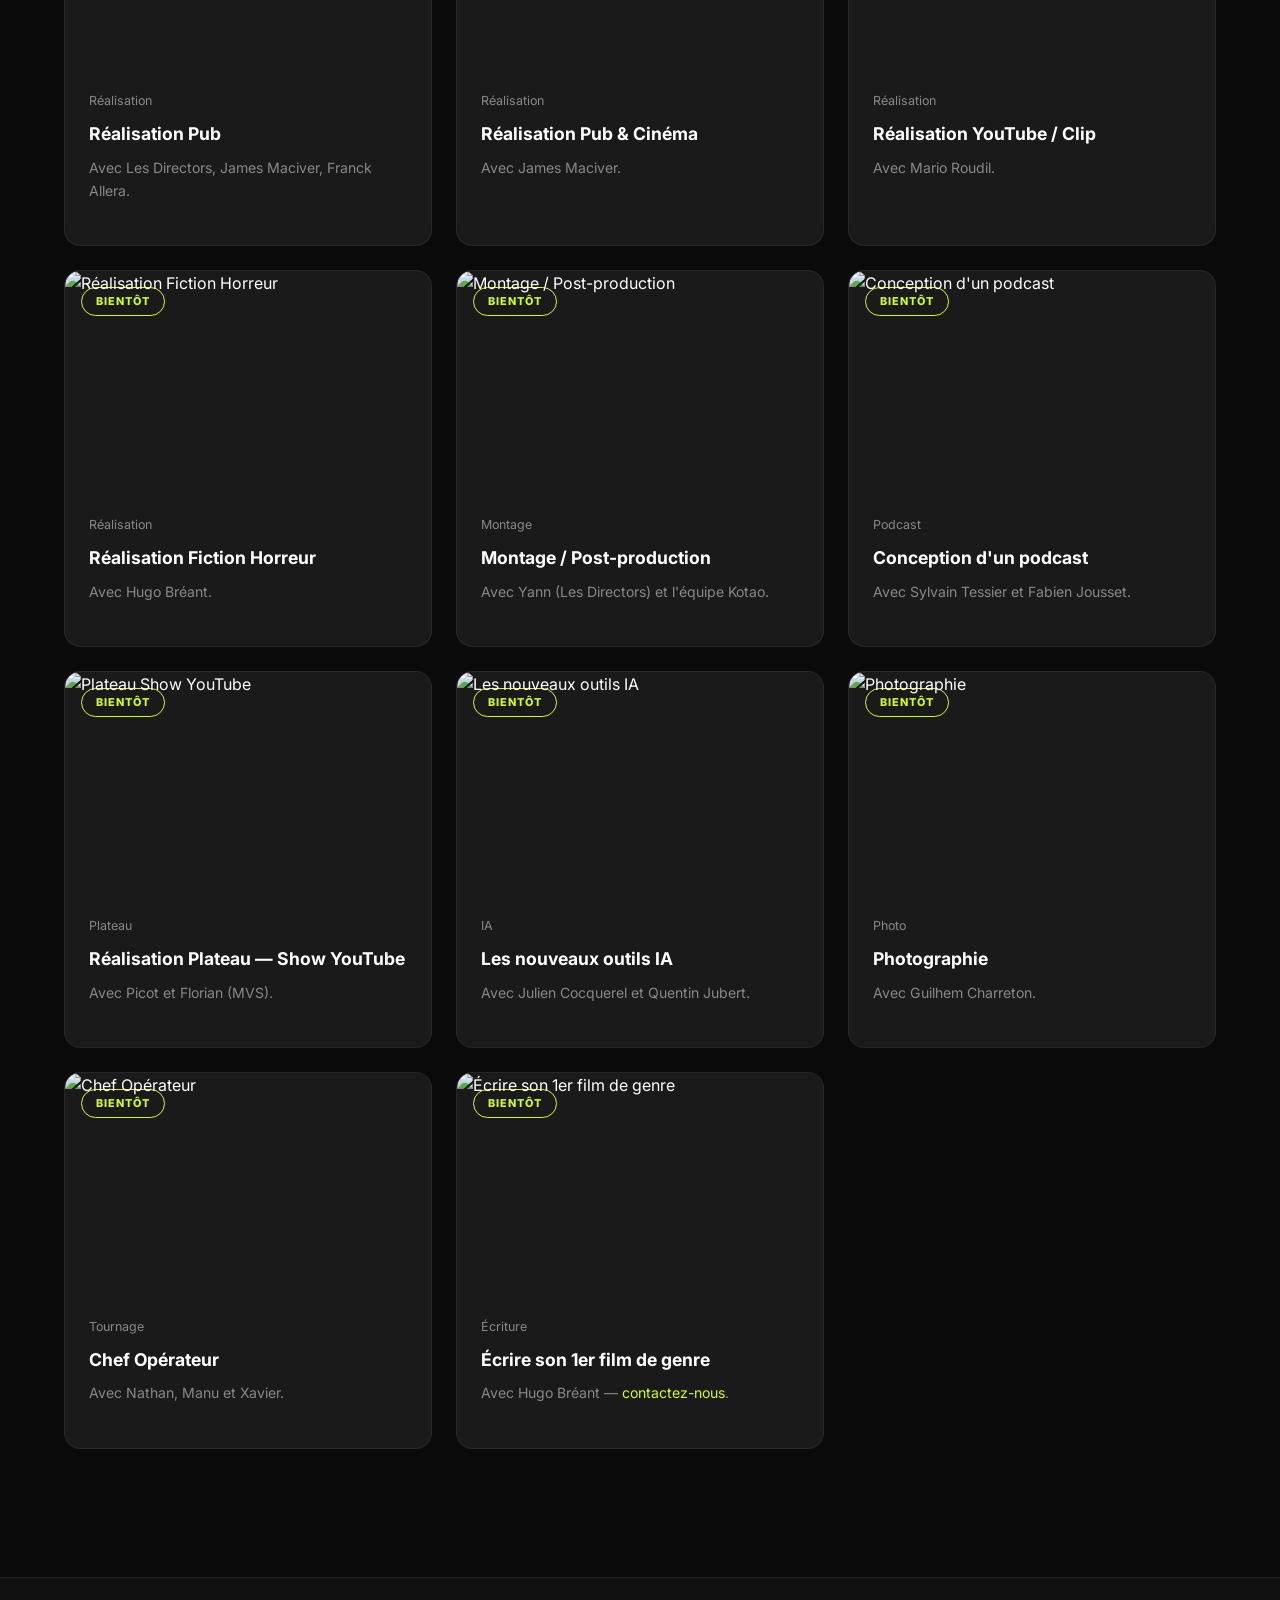
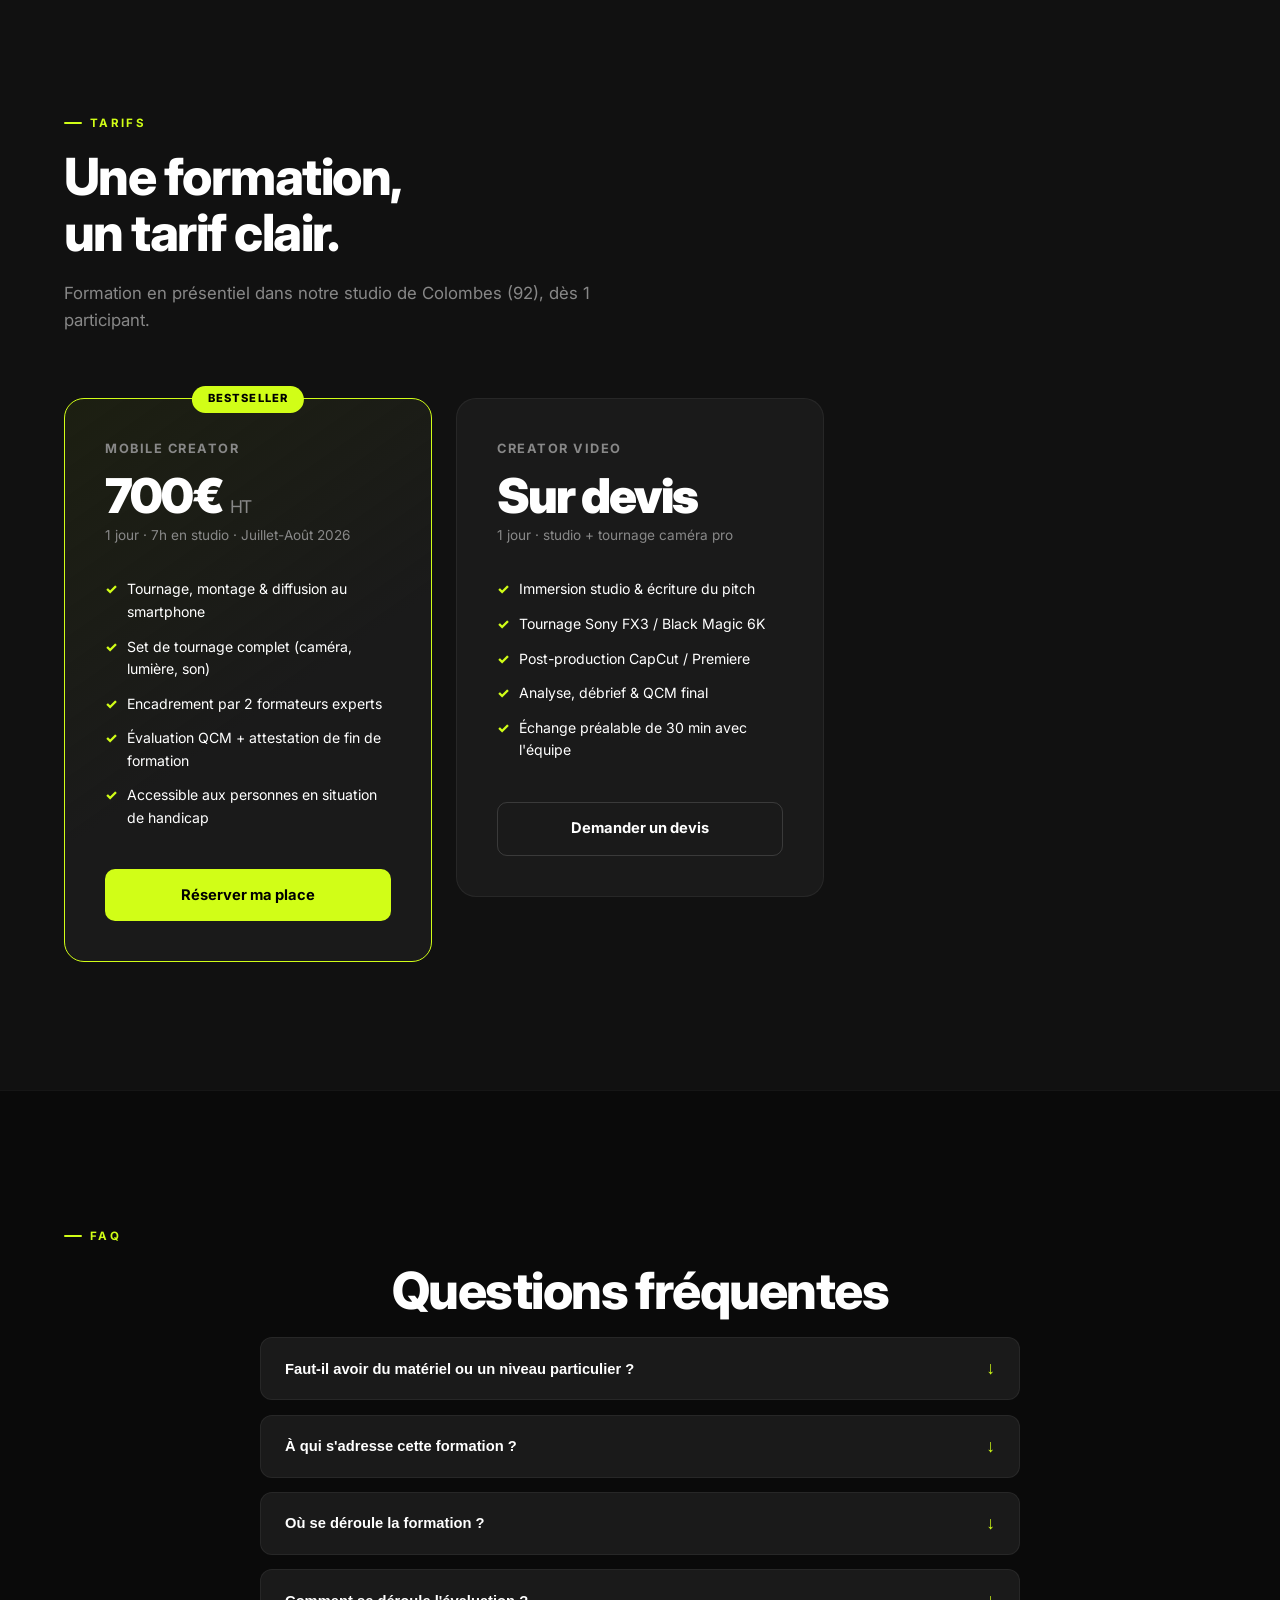
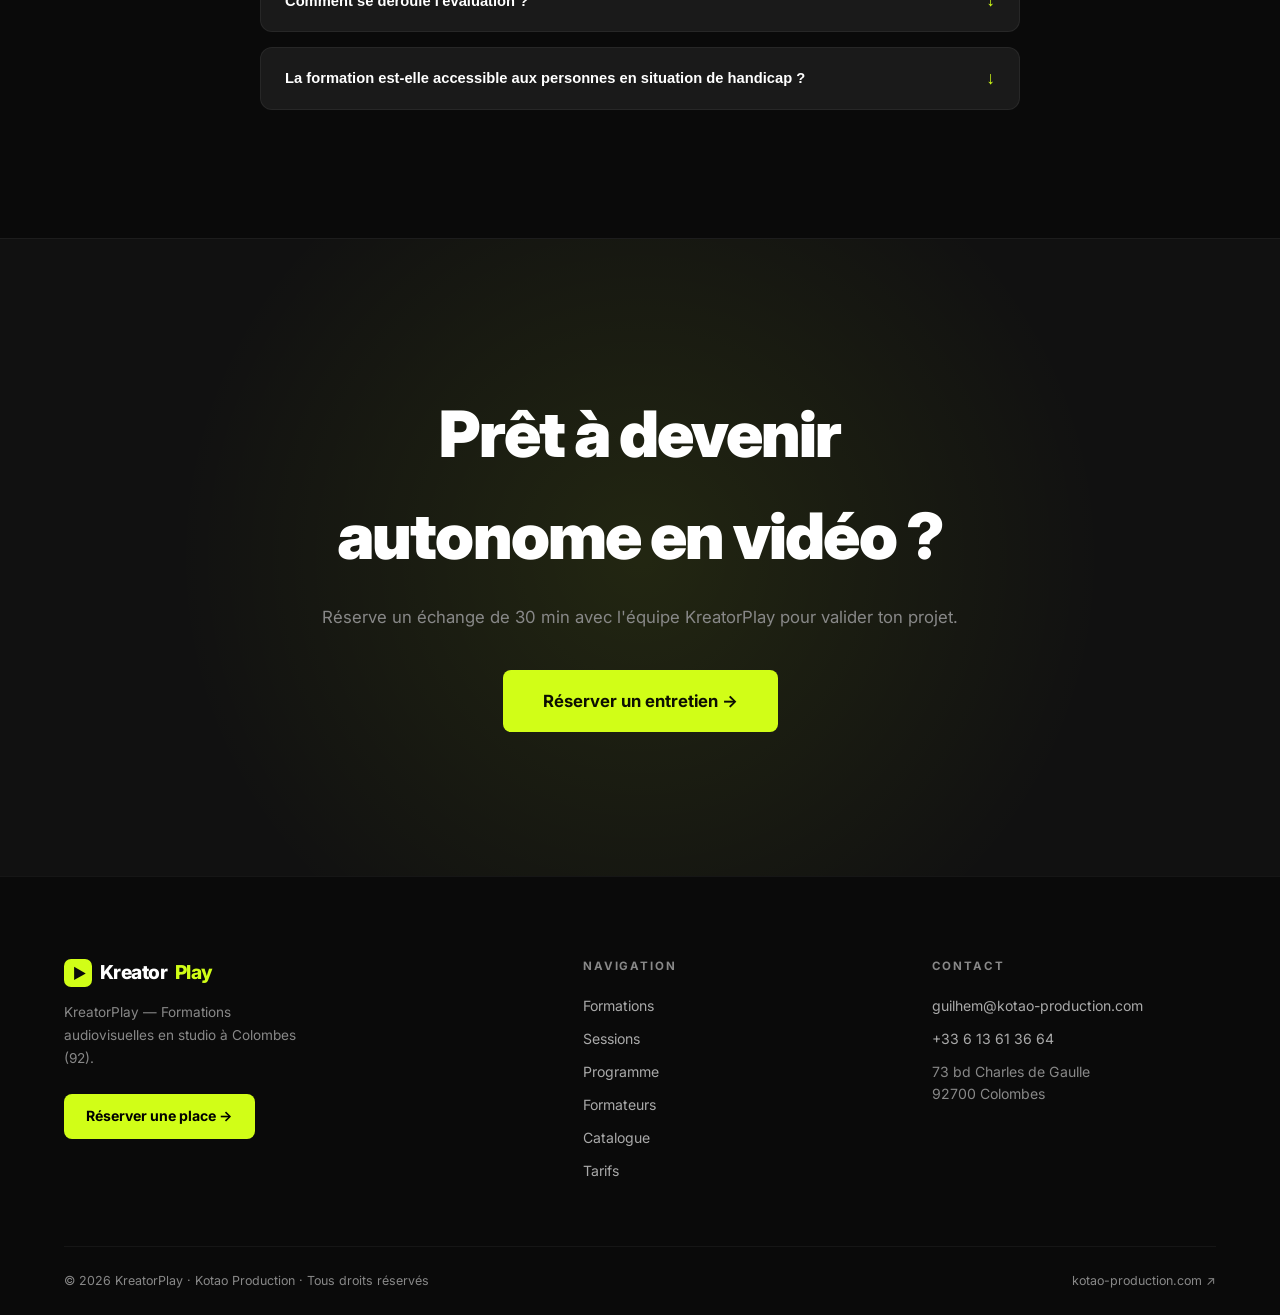
==== commit 722057c4: "Ajoute numéros 01–21 sur les modules du catalogue" ====
--- a/index.html
+++ b/index.html
@@ -503,52 +503,52 @@
 
         <div class="tab-panel active" data-panel="video">
           <div class="cat-grid stagger">
-            <div class="cat-card" data-reveal><p class="cat-card__title">Colorimétrie</p><p class="cat-card__desc">Étalonnage et gestion des couleurs en post-production</p></div>
-            <div class="cat-card" data-reveal><p class="cat-card__title">Comédien</p><p class="cat-card__desc">Direction d'acteurs et travail face caméra</p></div>
-            <div class="cat-card" data-reveal><p class="cat-card__title">Intermittent</p><p class="cat-card__desc">Statut intermittent du spectacle, droits & démarches</p></div>
-            <div class="cat-card" data-reveal><p class="cat-card__title">Caméra</p><p class="cat-card__desc">Prise en main caméra pro, réglages et techniques</p></div>
-            <div class="cat-card" data-reveal><p class="cat-card__title">Chef Opérateur</p><p class="cat-card__desc">Direction de la photographie, lumière et cadre</p></div>
-            <div class="cat-card" data-reveal><p class="cat-card__title">Staff</p><p class="cat-card__desc">Organisation et gestion d'une équipe de tournage</p></div>
+            <div class="cat-card" data-reveal><span class="cat-card__num">01</span><p class="cat-card__title">Colorimétrie</p><p class="cat-card__desc">Étalonnage et gestion des couleurs en post-production</p></div>
+            <div class="cat-card" data-reveal><span class="cat-card__num">02</span><p class="cat-card__title">Comédien</p><p class="cat-card__desc">Direction d'acteurs et travail face caméra</p></div>
+            <div class="cat-card" data-reveal><span class="cat-card__num">03</span><p class="cat-card__title">Intermittent</p><p class="cat-card__desc">Statut intermittent du spectacle, droits & démarches</p></div>
+            <div class="cat-card" data-reveal><span class="cat-card__num">04</span><p class="cat-card__title">Caméra</p><p class="cat-card__desc">Prise en main caméra pro, réglages et techniques</p></div>
+            <div class="cat-card" data-reveal><span class="cat-card__num">05</span><p class="cat-card__title">Chef Opérateur</p><p class="cat-card__desc">Direction de la photographie, lumière et cadre</p></div>
+            <div class="cat-card" data-reveal><span class="cat-card__num">06</span><p class="cat-card__title">Staff</p><p class="cat-card__desc">Organisation et gestion d'une équipe de tournage</p></div>
           </div>
         </div>
 
         <div class="tab-panel" data-panel="audio">
           <div class="cat-grid stagger">
-            <div class="cat-card" data-reveal><p class="cat-card__title">Voix off</p><p class="cat-card__desc">Narration, enregistrement et diction professionnelle</p></div>
-            <div class="cat-card" data-reveal><p class="cat-card__title">Doublage</p><p class="cat-card__desc">Synchronisation labiale, adaptation et interprétation</p></div>
+            <div class="cat-card" data-reveal><span class="cat-card__num">07</span><p class="cat-card__title">Voix off</p><p class="cat-card__desc">Narration, enregistrement et diction professionnelle</p></div>
+            <div class="cat-card" data-reveal><span class="cat-card__num">08</span><p class="cat-card__title">Doublage</p><p class="cat-card__desc">Synchronisation labiale, adaptation et interprétation</p></div>
           </div>
         </div>
 
         <div class="tab-panel" data-panel="ia">
           <div class="cat-grid stagger">
-            <div class="cat-card" data-reveal><p class="cat-card__title">Minimalisme IA</p><p class="cat-card__desc">Utiliser l'intelligence artificielle avec efficacité dans sa production</p></div>
+            <div class="cat-card" data-reveal><span class="cat-card__num">09</span><p class="cat-card__title">Minimalisme IA</p><p class="cat-card__desc">Utiliser l'intelligence artificielle avec efficacité dans sa production</p></div>
           </div>
         </div>
 
         <div class="tab-panel" data-panel="prod">
           <div class="cat-grid stagger">
-            <div class="cat-card" data-reveal><p class="cat-card__title">Régisseur</p><p class="cat-card__desc">Coordination de tournage, logistique et gestion de plateau</p></div>
-            <div class="cat-card" data-reveal><p class="cat-card__title">Shooting</p><p class="cat-card__desc">Organisation et direction d'un shooting photo ou vidéo</p></div>
-            <div class="cat-card" data-reveal><p class="cat-card__title">Feuille de route</p><p class="cat-card__desc">Créer et gérer une feuille de route de production</p></div>
+            <div class="cat-card" data-reveal><span class="cat-card__num">10</span><p class="cat-card__title">Régisseur</p><p class="cat-card__desc">Coordination de tournage, logistique et gestion de plateau</p></div>
+            <div class="cat-card" data-reveal><span class="cat-card__num">11</span><p class="cat-card__title">Shooting</p><p class="cat-card__desc">Organisation et direction d'un shooting photo ou vidéo</p></div>
+            <div class="cat-card" data-reveal><span class="cat-card__num">12</span><p class="cat-card__title">Feuille de route</p><p class="cat-card__desc">Créer et gérer une feuille de route de production</p></div>
           </div>
         </div>
 
         <div class="tab-panel" data-panel="creator">
           <div class="cat-grid stagger">
-            <div class="cat-card" data-reveal><p class="cat-card__title">YouTube</p><p class="cat-card__desc">Créer, optimiser et développer sa chaîne YouTube</p></div>
-            <div class="cat-card" data-reveal><p class="cat-card__title">Émission Plateau</p><p class="cat-card__desc">Concevoir et réaliser une émission de plateau TV ou web</p></div>
-            <div class="cat-card" data-reveal><p class="cat-card__title">Live</p><p class="cat-card__desc">Streaming live : technique, animation et interaction</p></div>
-            <div class="cat-card" data-reveal><p class="cat-card__title">Organisation Plateau</p><p class="cat-card__desc">Coordonner un plateau de tournage ou émission</p></div>
-            <div class="cat-card" data-reveal><p class="cat-card__title">Production Creator</p><p class="cat-card__desc">Produire son contenu de A à Z comme un pro</p></div>
+            <div class="cat-card" data-reveal><span class="cat-card__num">13</span><p class="cat-card__title">YouTube</p><p class="cat-card__desc">Créer, optimiser et développer sa chaîne YouTube</p></div>
+            <div class="cat-card" data-reveal><span class="cat-card__num">14</span><p class="cat-card__title">Émission Plateau</p><p class="cat-card__desc">Concevoir et réaliser une émission de plateau TV ou web</p></div>
+            <div class="cat-card" data-reveal><span class="cat-card__num">15</span><p class="cat-card__title">Live</p><p class="cat-card__desc">Streaming live : technique, animation et interaction</p></div>
+            <div class="cat-card" data-reveal><span class="cat-card__num">16</span><p class="cat-card__title">Organisation Plateau</p><p class="cat-card__desc">Coordonner un plateau de tournage ou émission</p></div>
+            <div class="cat-card" data-reveal><span class="cat-card__num">17</span><p class="cat-card__title">Production Creator</p><p class="cat-card__desc">Produire son contenu de A à Z comme un pro</p></div>
           </div>
         </div>
 
         <div class="tab-panel" data-panel="photo">
           <div class="cat-grid stagger">
-            <div class="cat-card" data-reveal><p class="cat-card__title">Photographe de sport</p><p class="cat-card__desc">Technique sportive, réactivité et mouvement</p></div>
-            <div class="cat-card" data-reveal><p class="cat-card__title">Photo trépied</p><p class="cat-card__desc">Longues expositions, paysages et architectures</p></div>
-            <div class="cat-card" data-reveal><p class="cat-card__title">Retouche photo</p><p class="cat-card__desc">Post-traitement, Lightroom & Photoshop</p></div>
-            <div class="cat-card" data-reveal><p class="cat-card__title">Mariage & Événement</p><p class="cat-card__desc">Reportage événementiel, mariage et gestion du stress</p></div>
+            <div class="cat-card" data-reveal><span class="cat-card__num">18</span><p class="cat-card__title">Photographe de sport</p><p class="cat-card__desc">Technique sportive, réactivité et mouvement</p></div>
+            <div class="cat-card" data-reveal><span class="cat-card__num">19</span><p class="cat-card__title">Photo trépied</p><p class="cat-card__desc">Longues expositions, paysages et architectures</p></div>
+            <div class="cat-card" data-reveal><span class="cat-card__num">20</span><p class="cat-card__title">Retouche photo</p><p class="cat-card__desc">Post-traitement, Lightroom & Photoshop</p></div>
+            <div class="cat-card" data-reveal><span class="cat-card__num">21</span><p class="cat-card__title">Mariage & Événement</p><p class="cat-card__desc">Reportage événementiel, mariage et gestion du stress</p></div>
           </div>
         </div>
 
--- a/style.css
+++ b/style.css
@@ -722,6 +722,7 @@
   transform: translateY(-2px);
 }
 
+.cat-card__num   { display: block; font-size: 0.62rem; font-weight: 800; letter-spacing: 0.14em; color: var(--accent); opacity: 0.7; margin-bottom: 0.55rem; }
 .cat-card__title { font-size: 0.9rem; font-weight: 700; margin-bottom: 0.3rem; }
 .cat-card__desc  { font-size: 0.78rem; color: var(--muted); line-height: 1.55; margin: 0; }
 
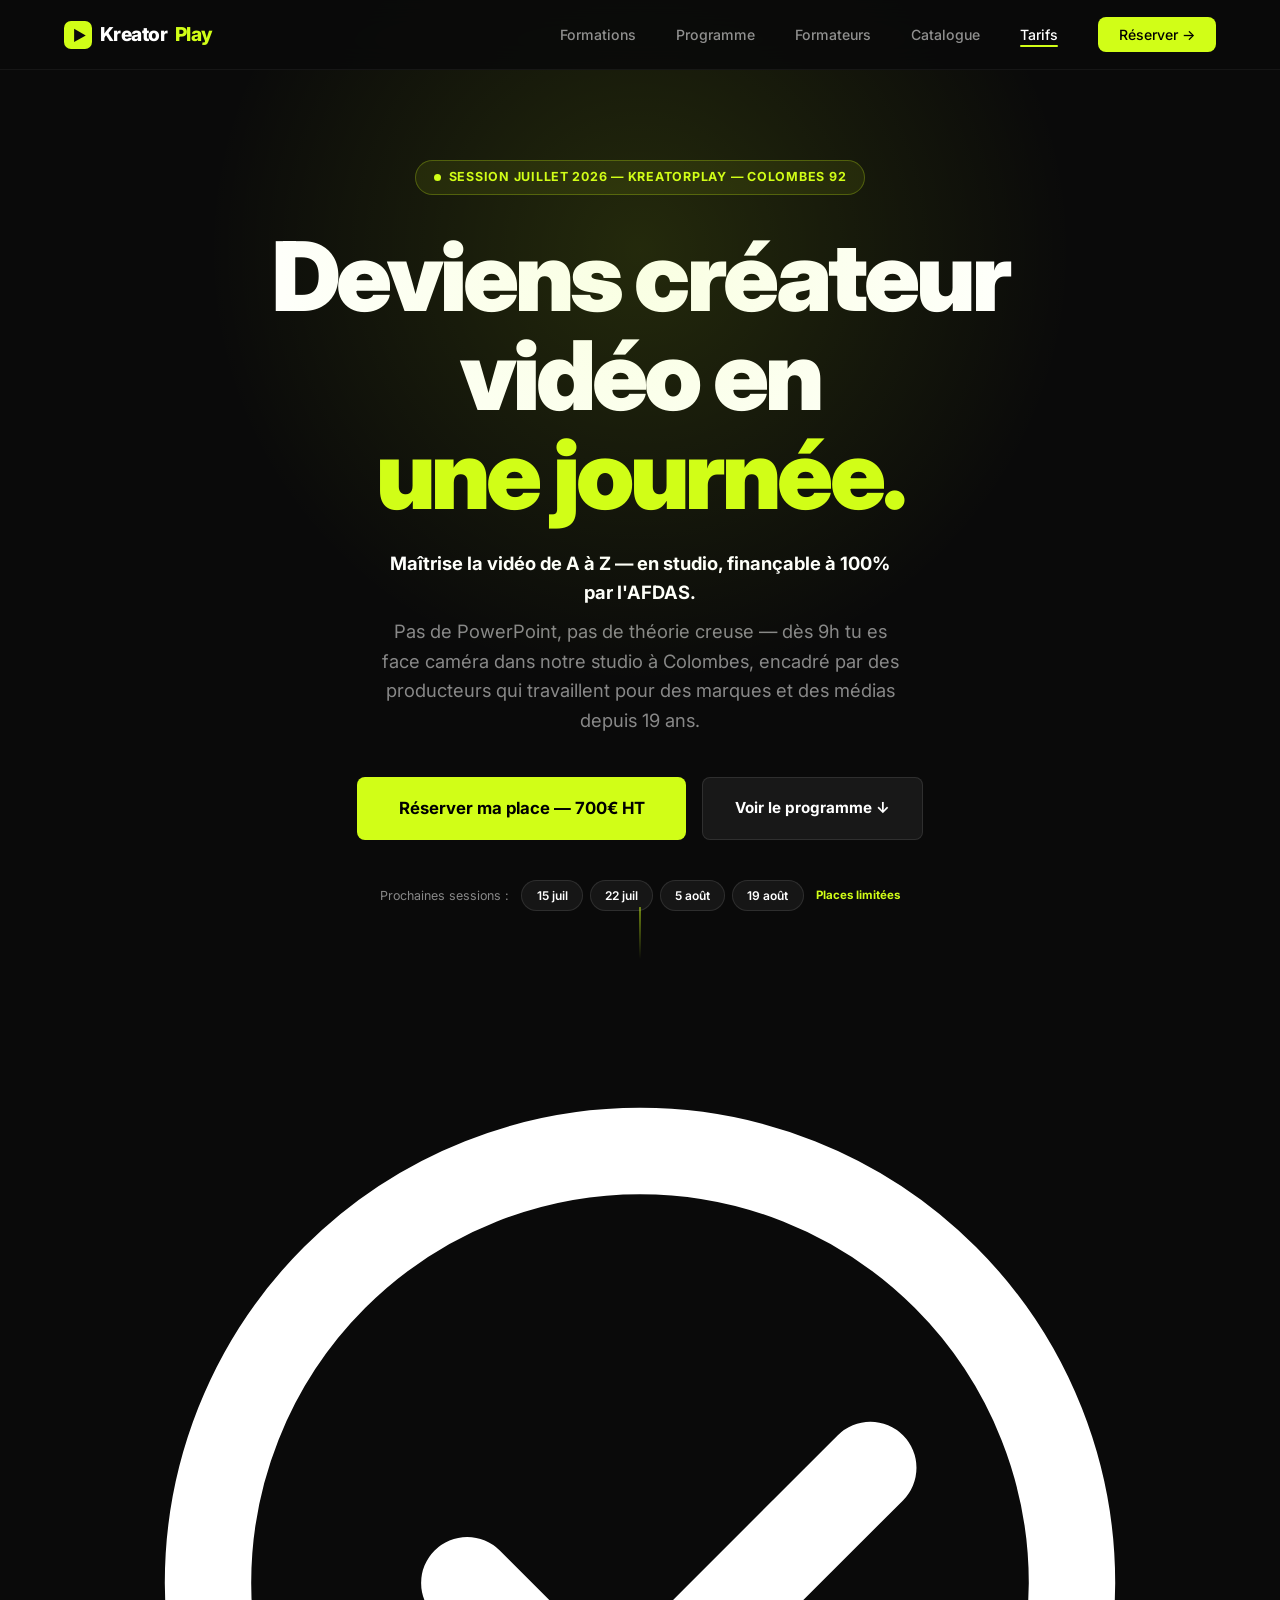
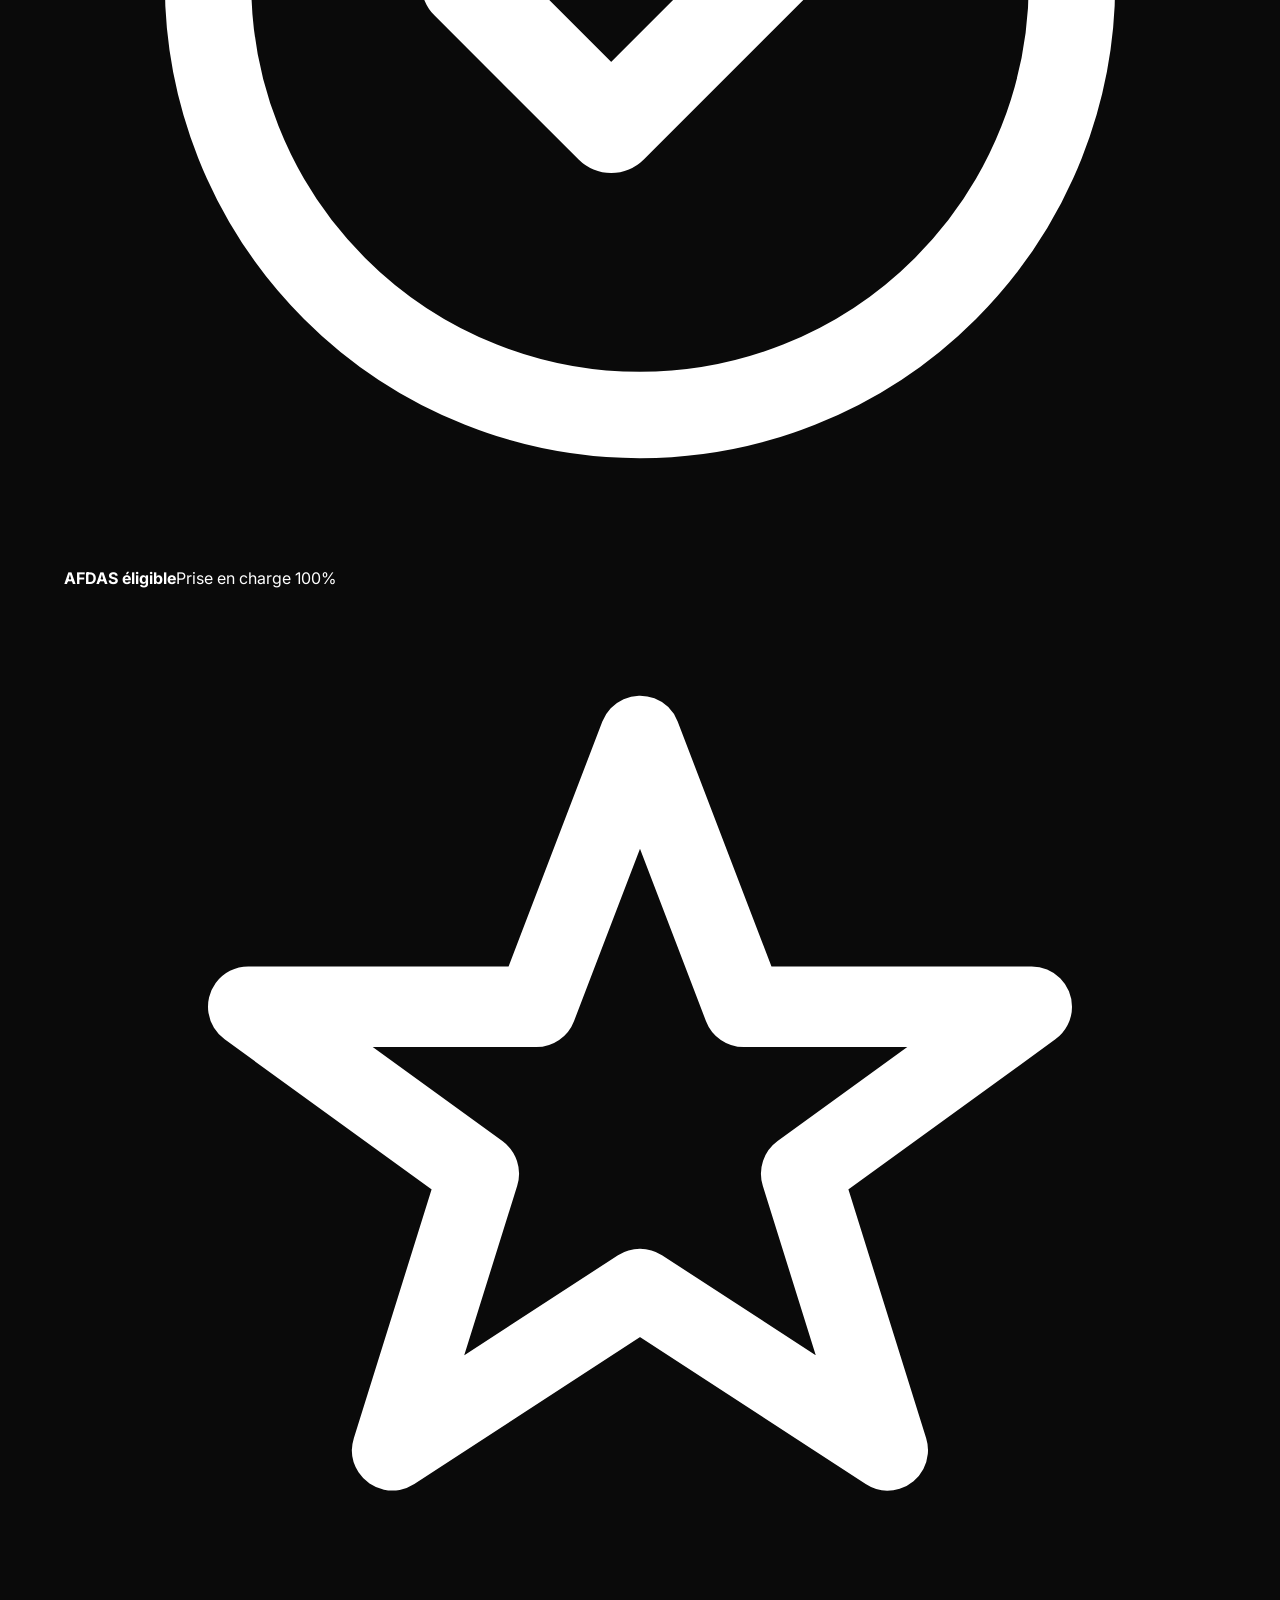
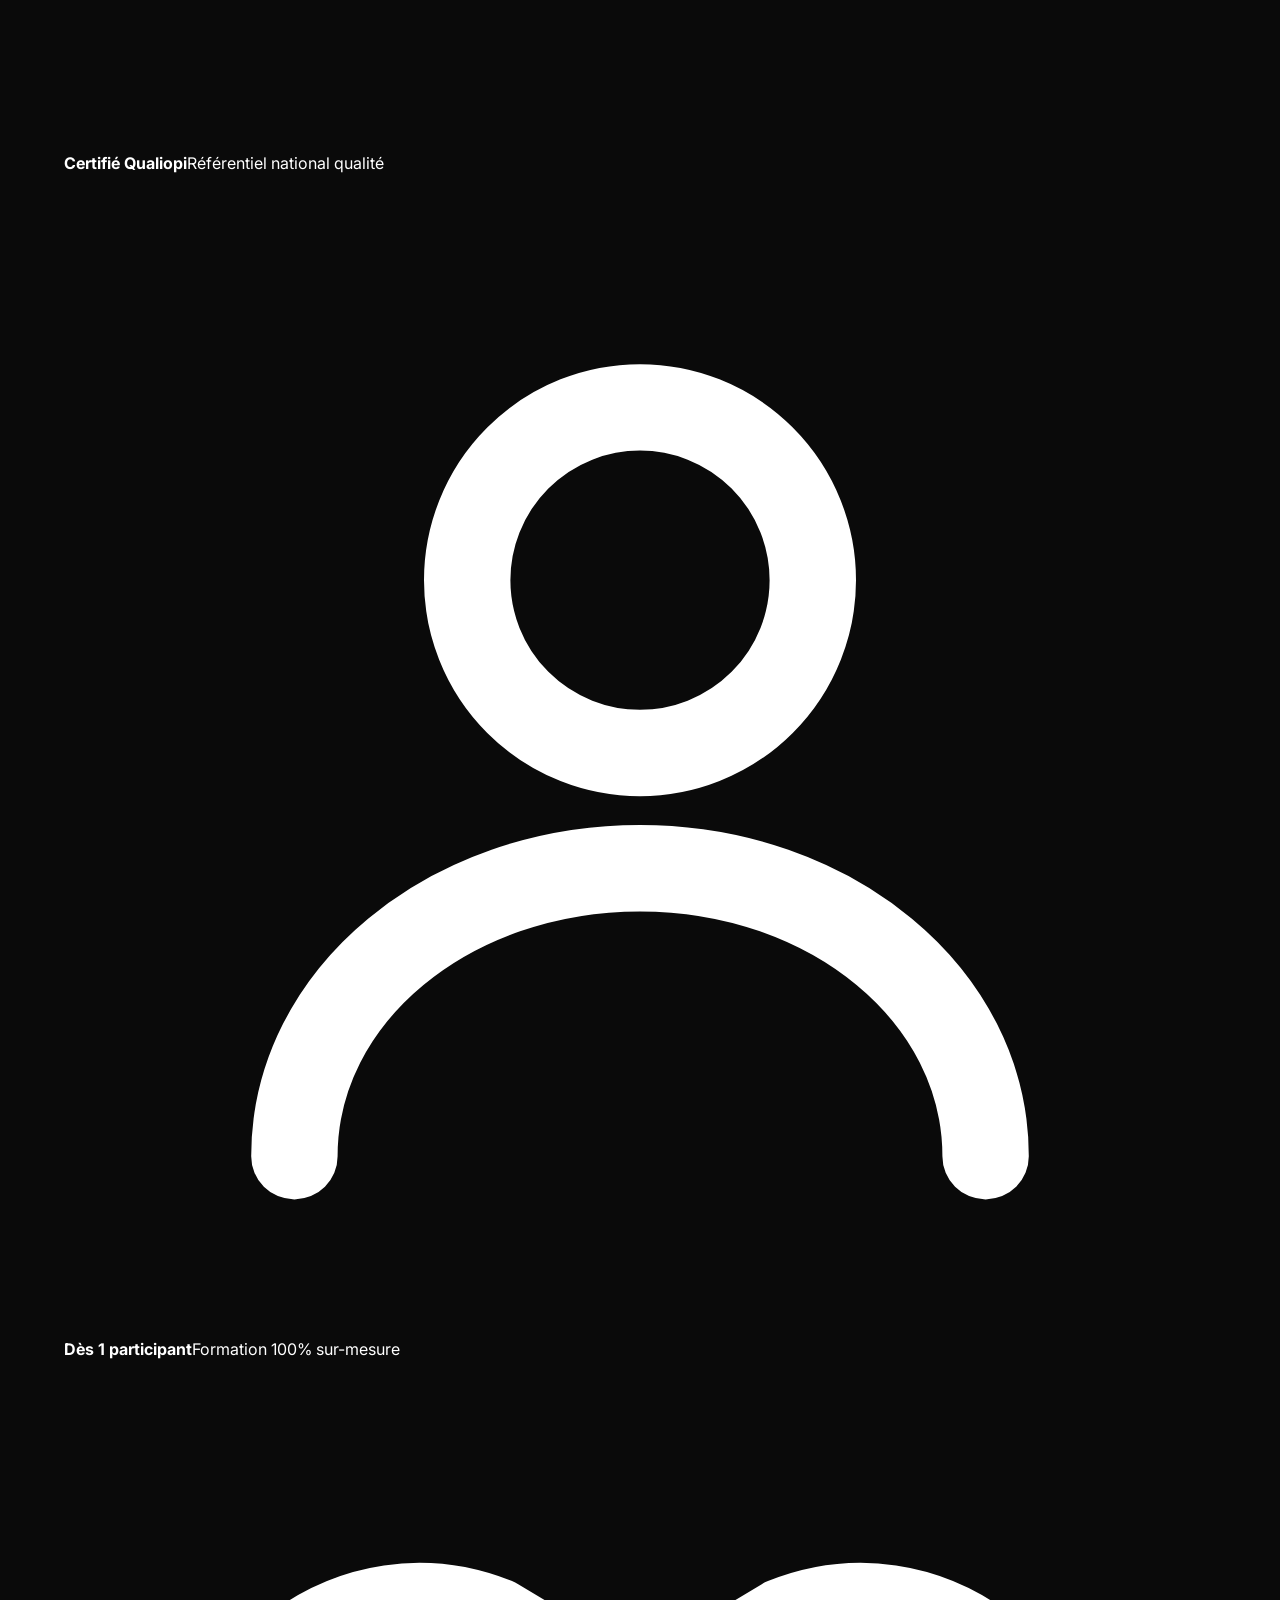
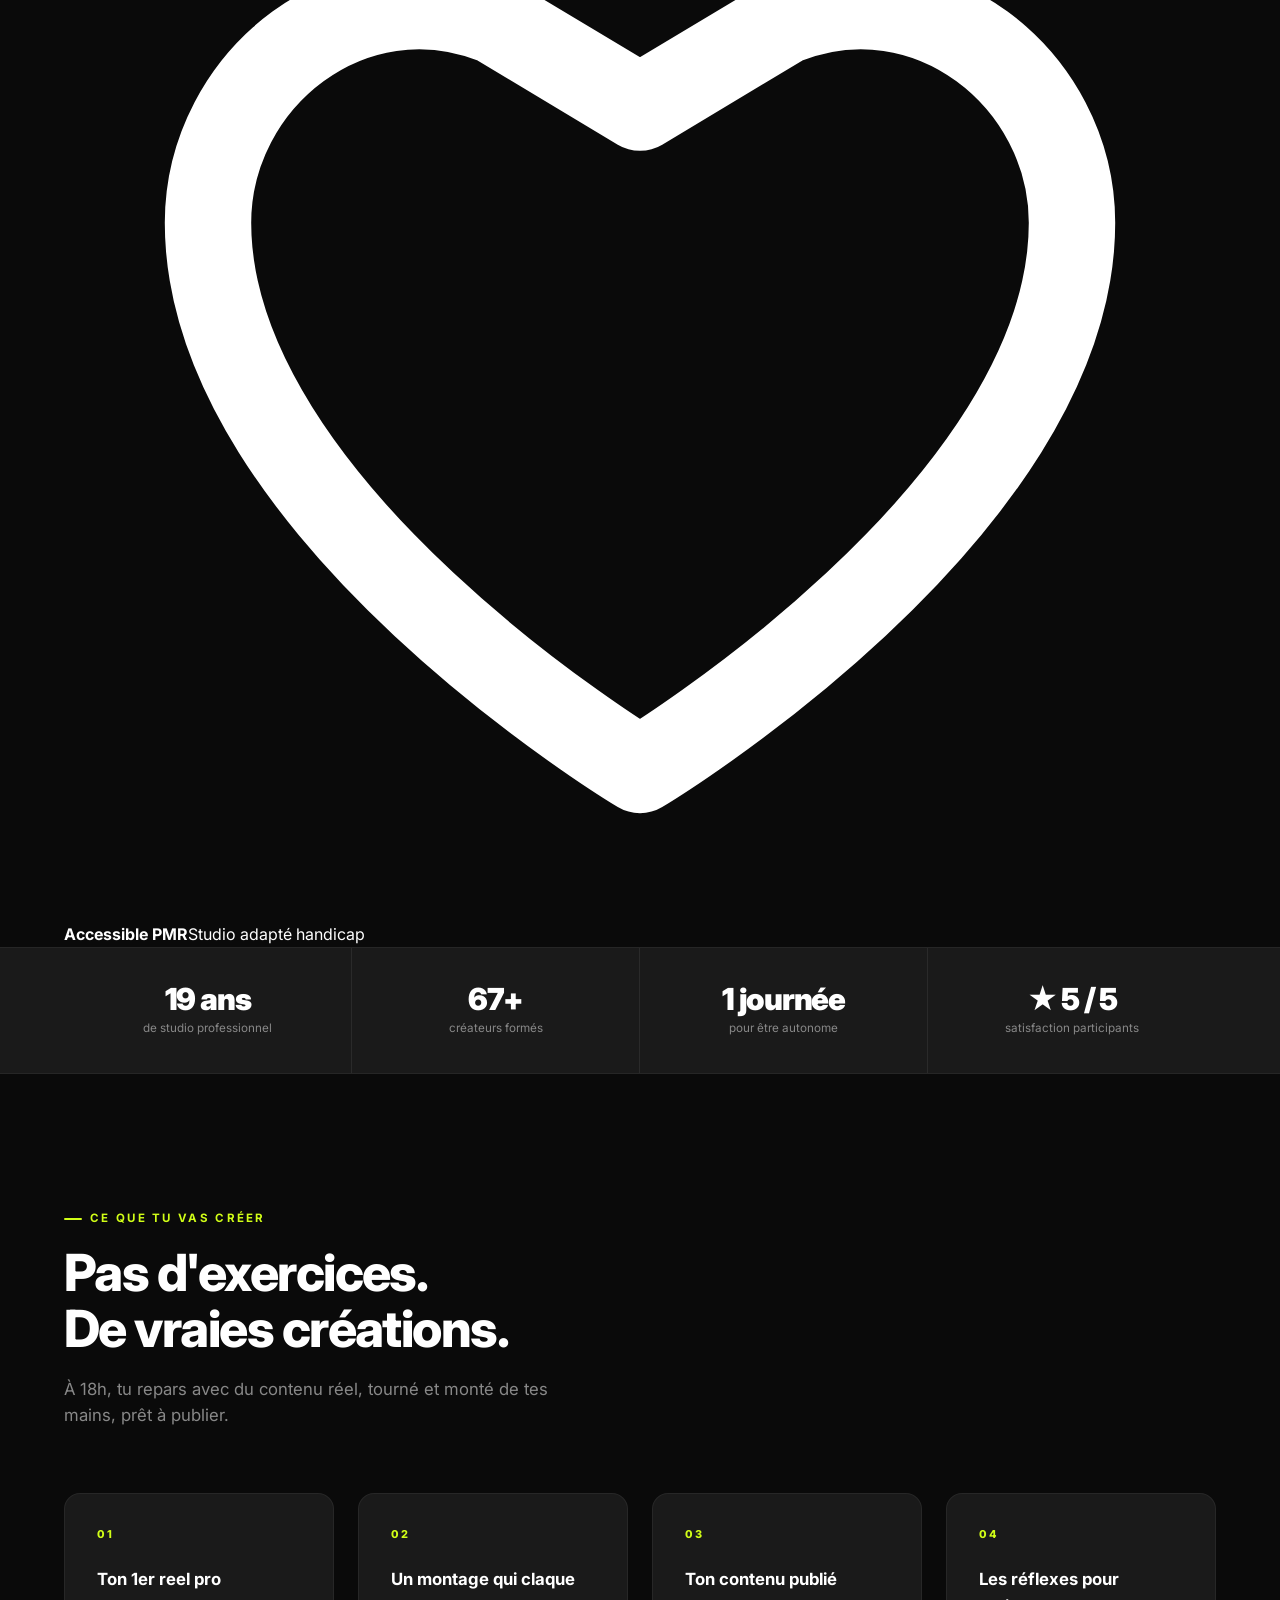
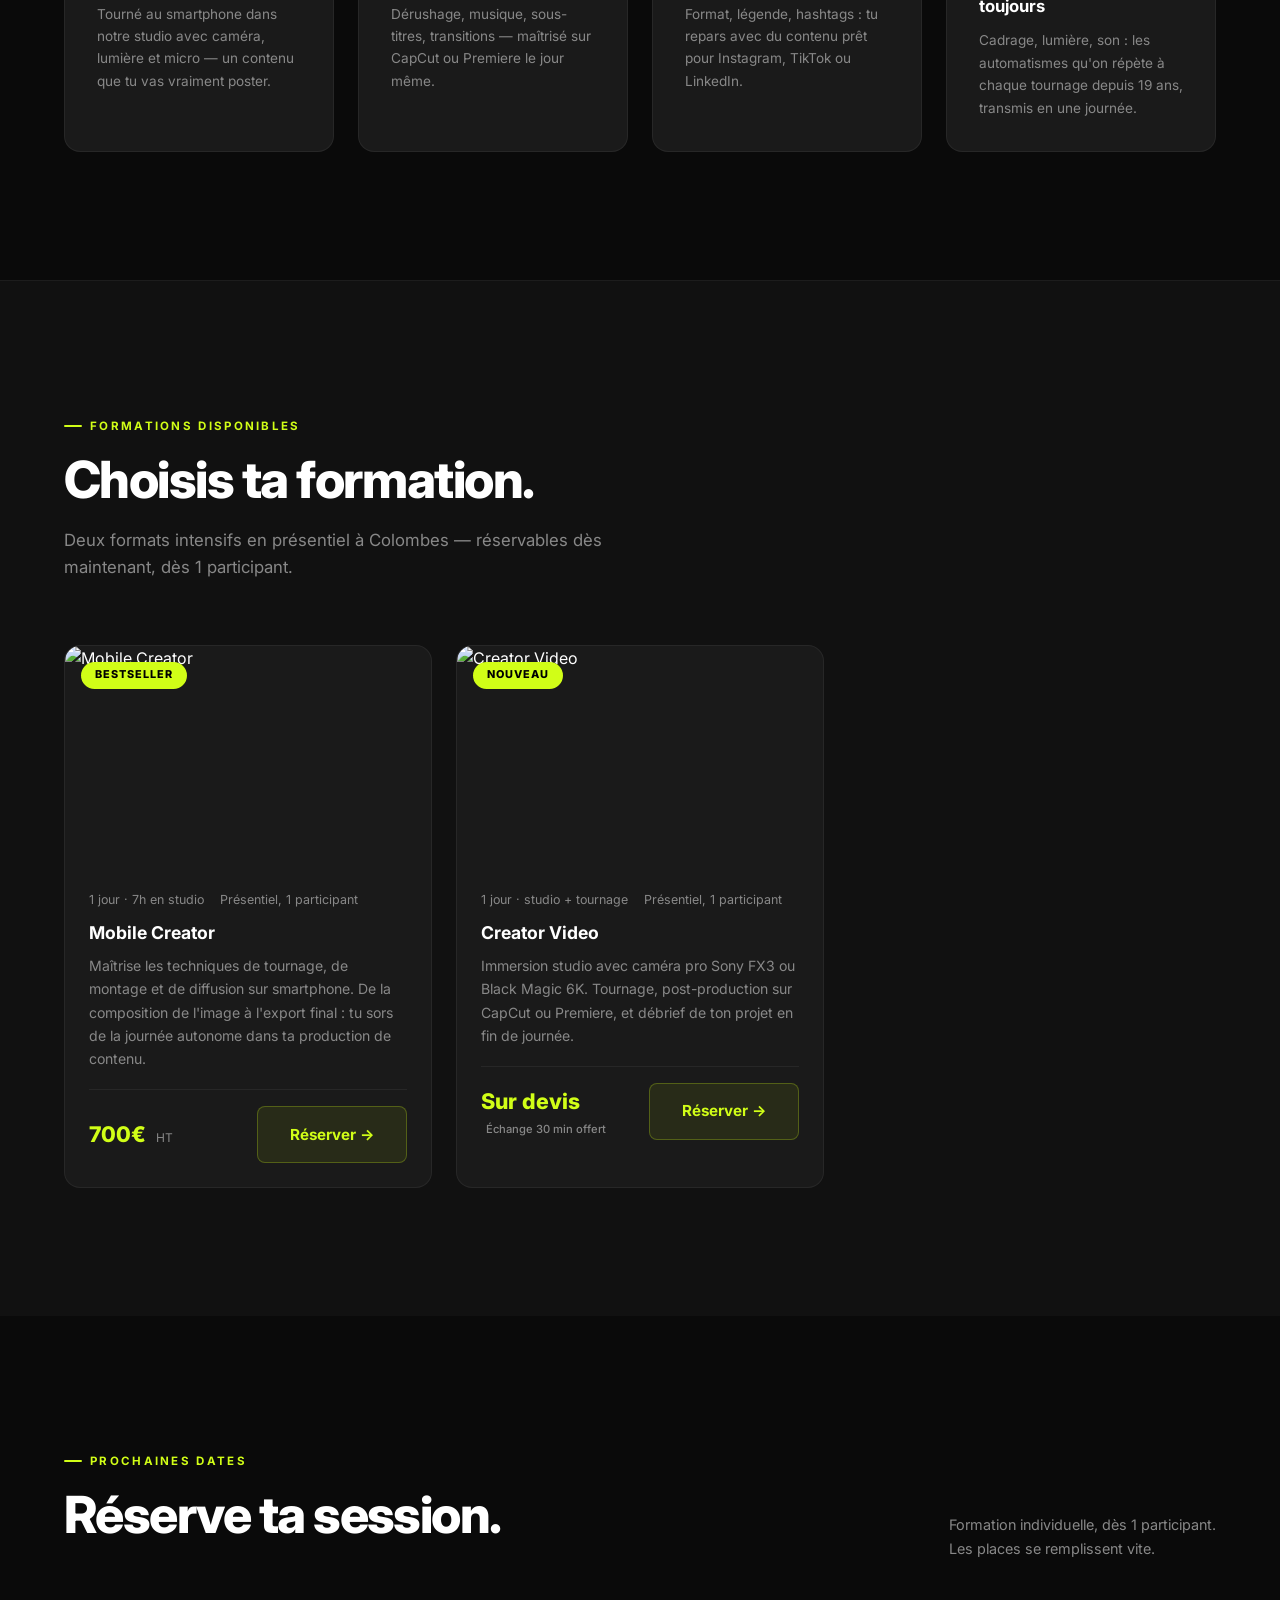
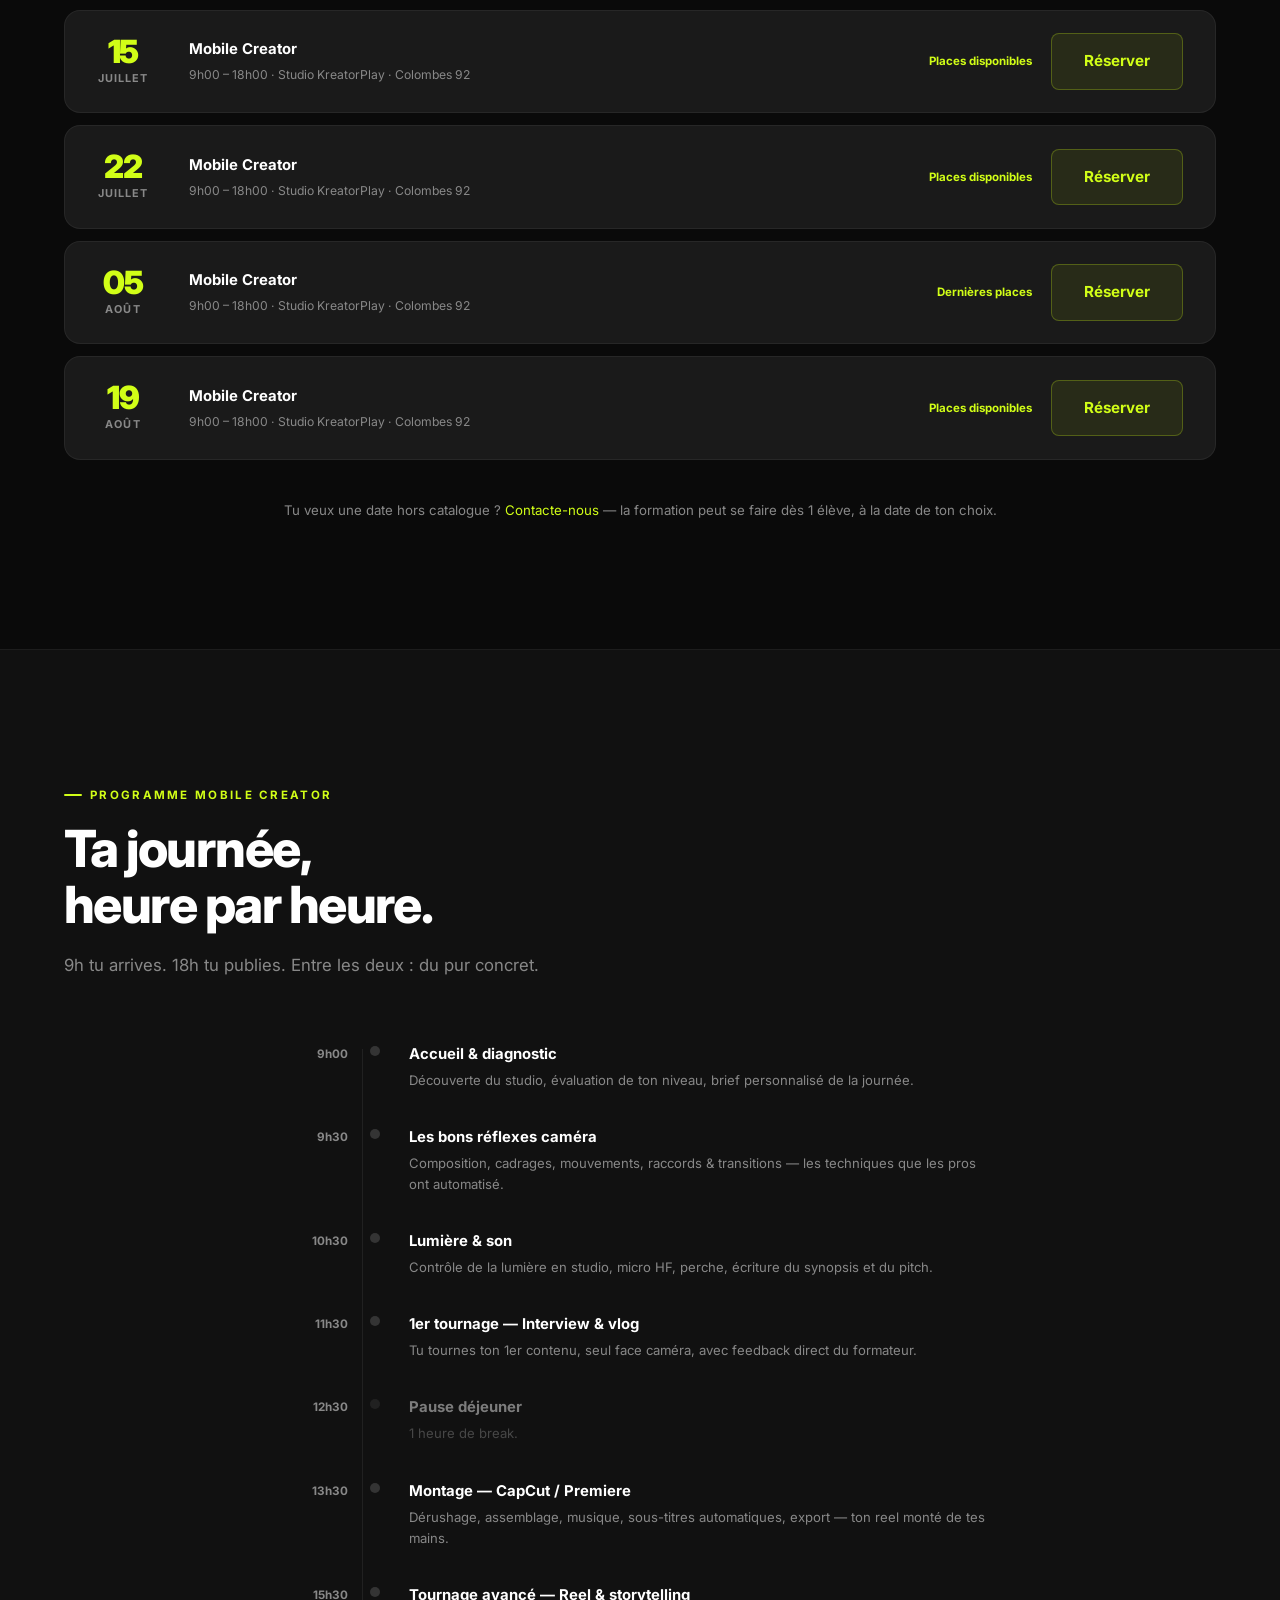
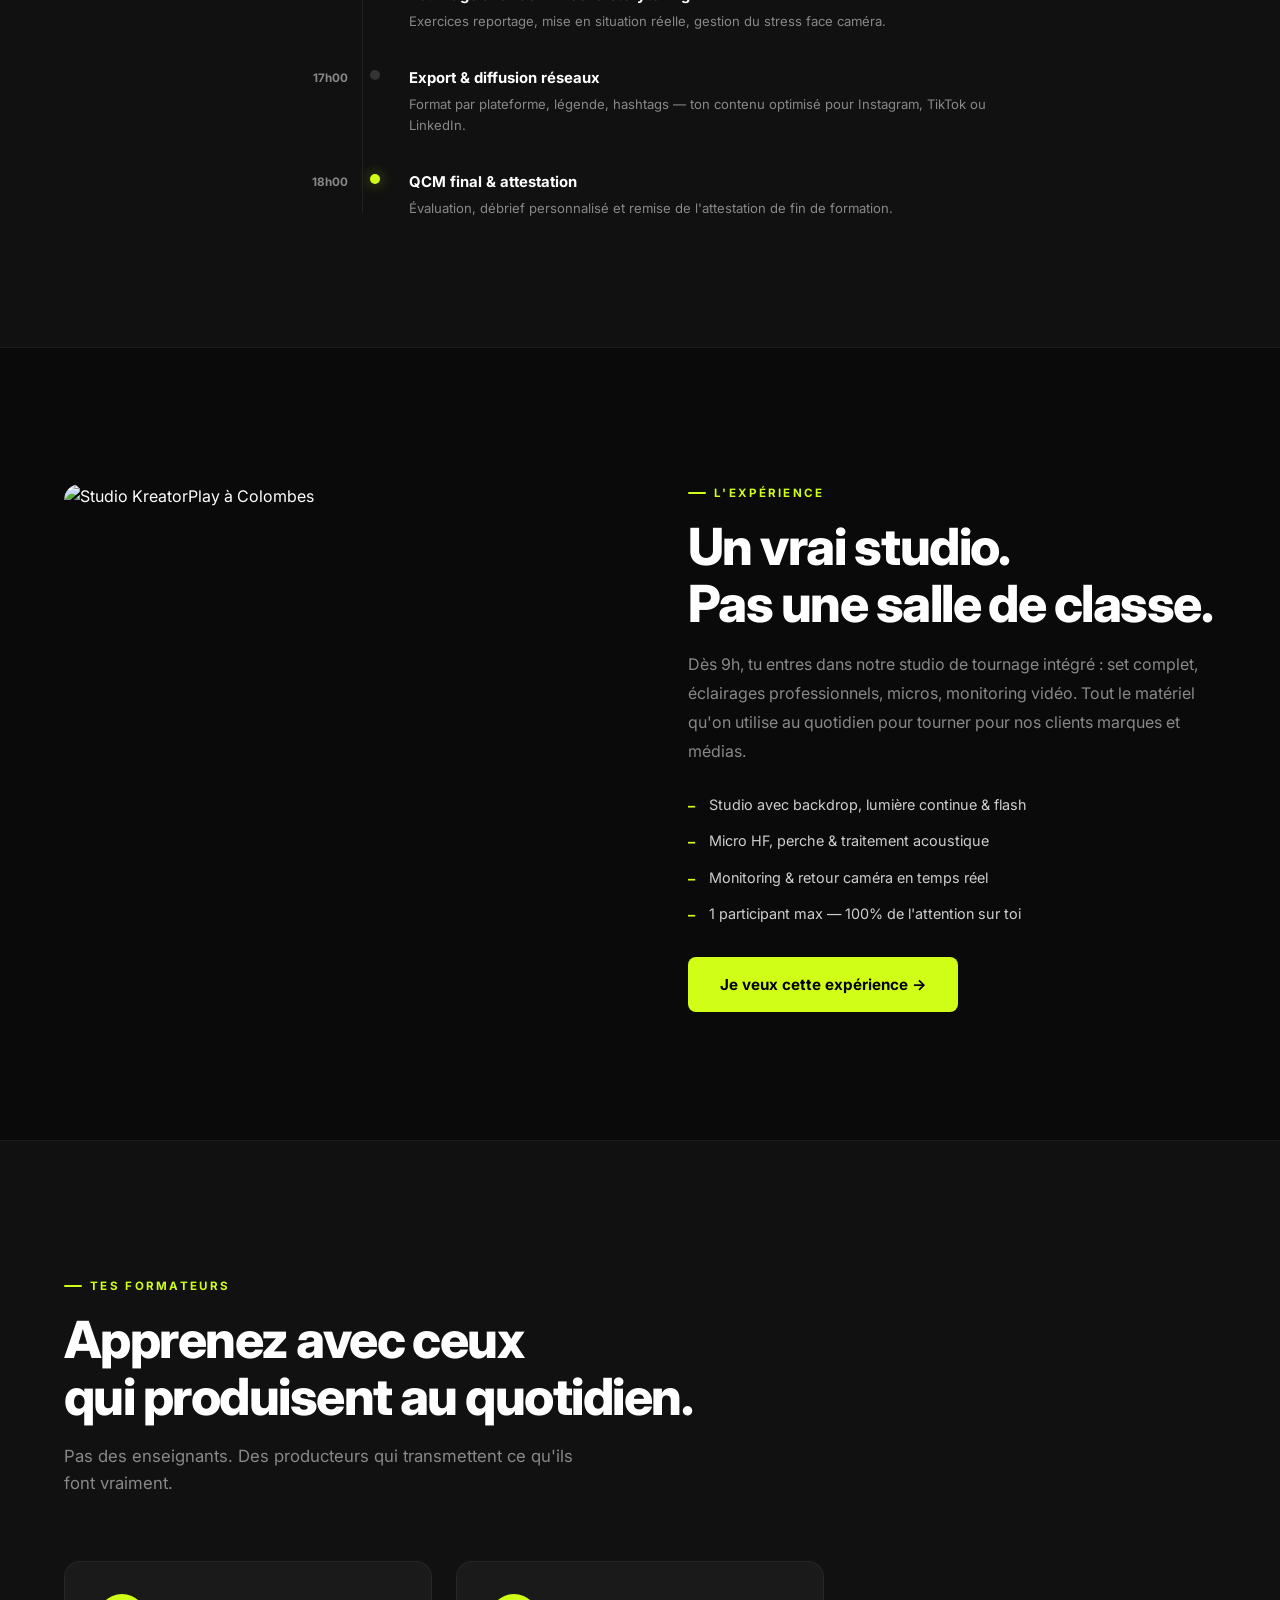
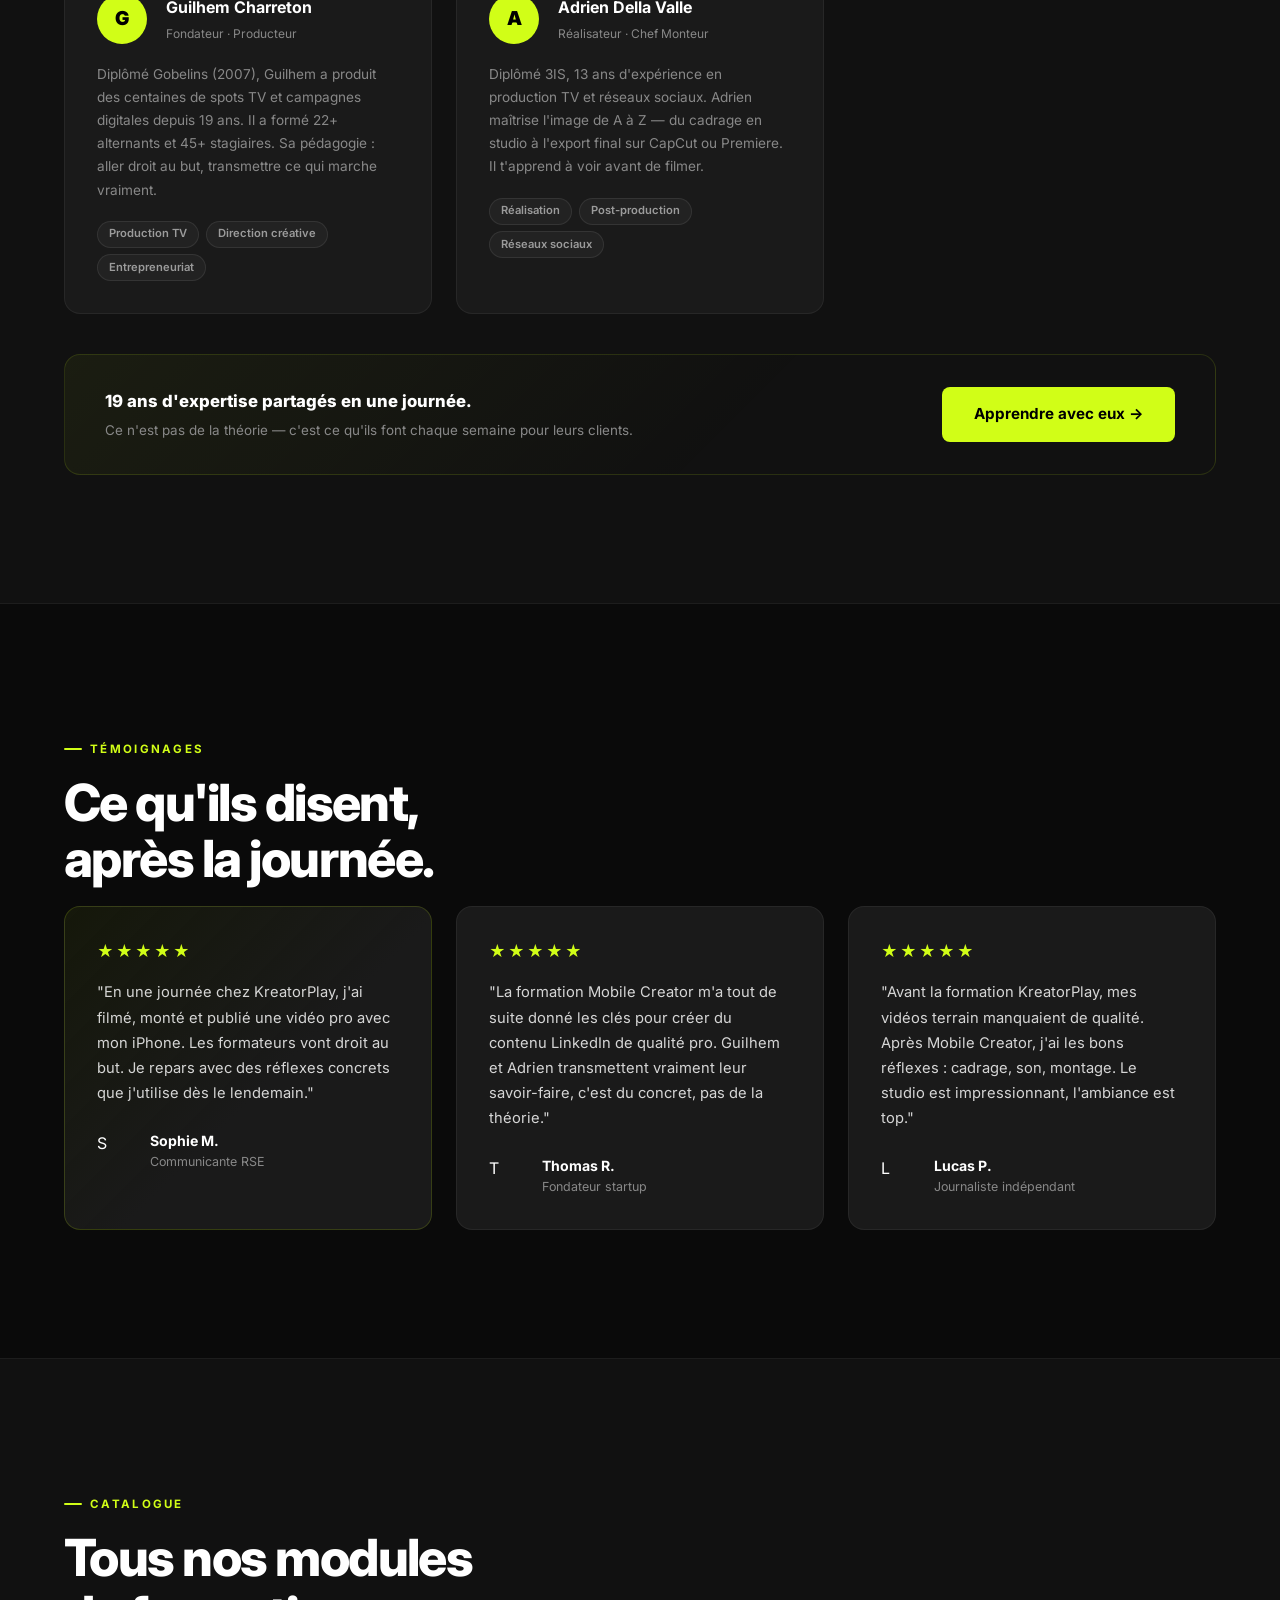
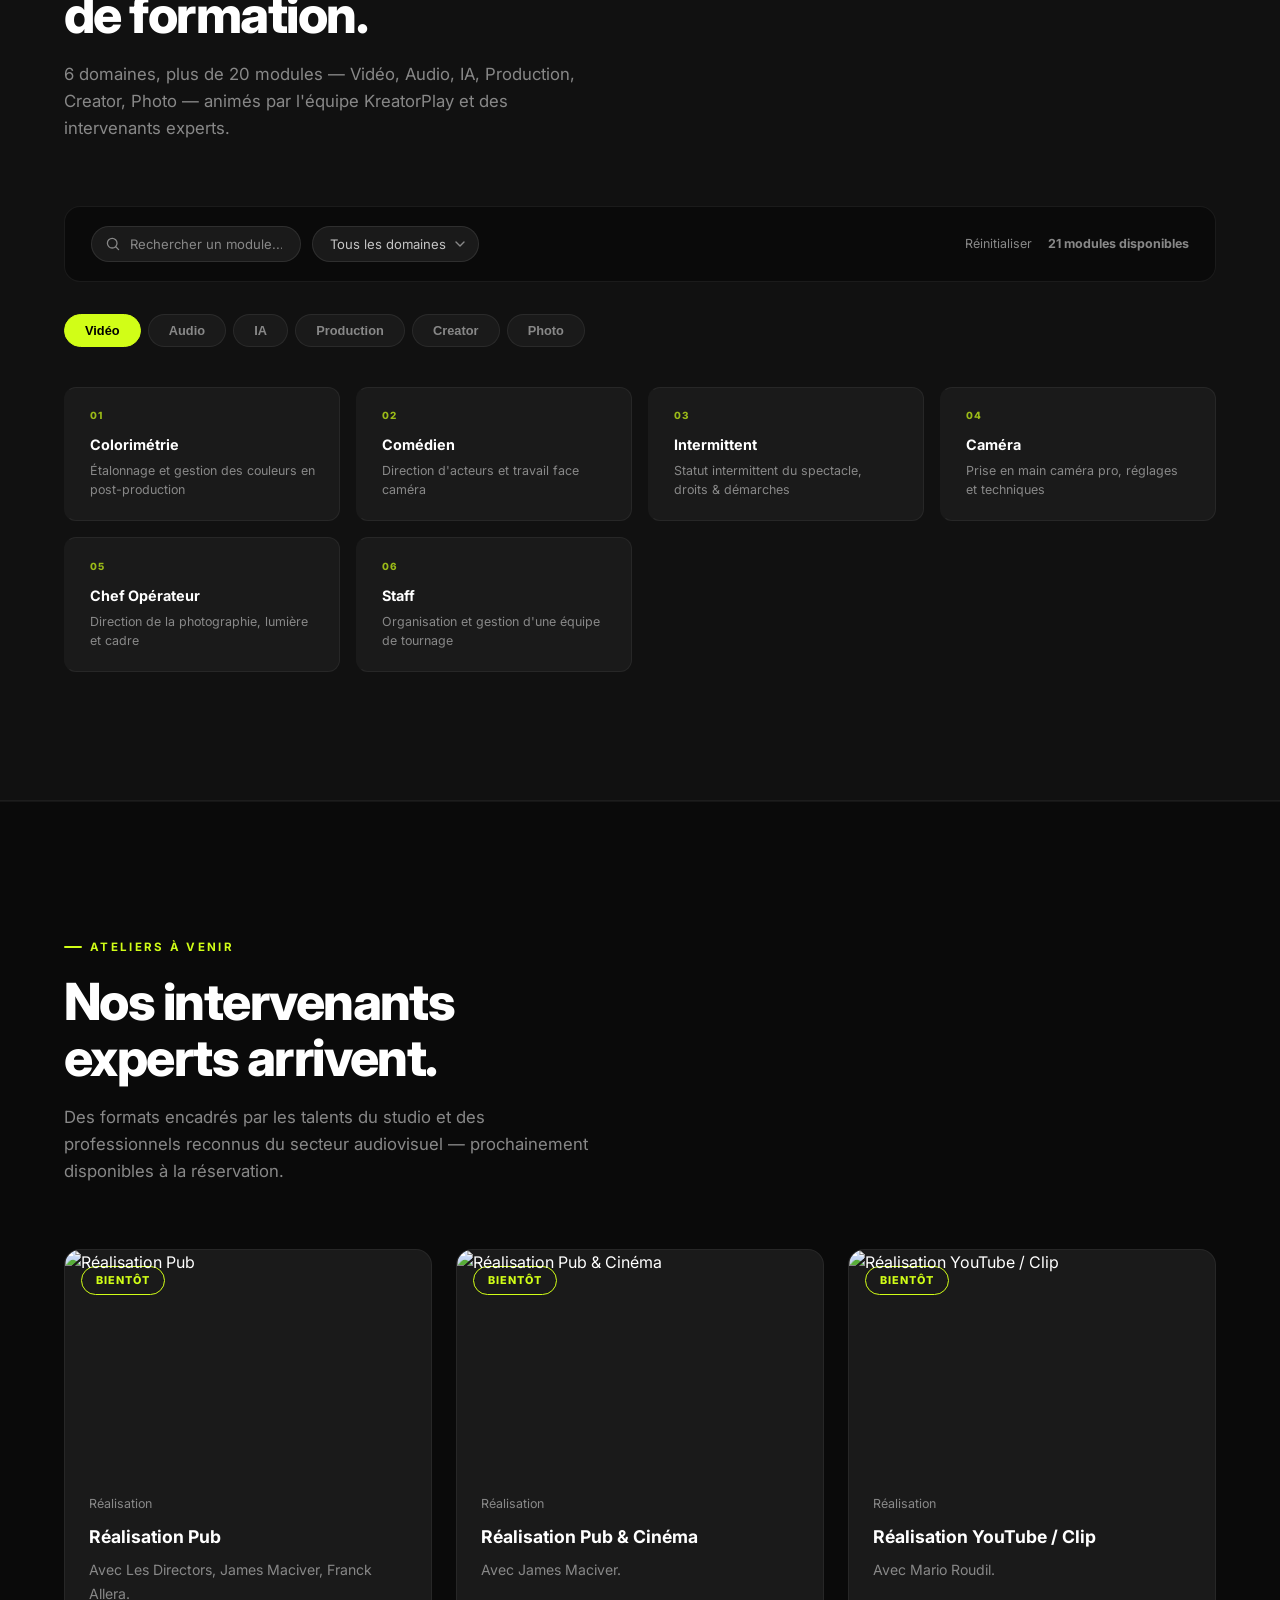
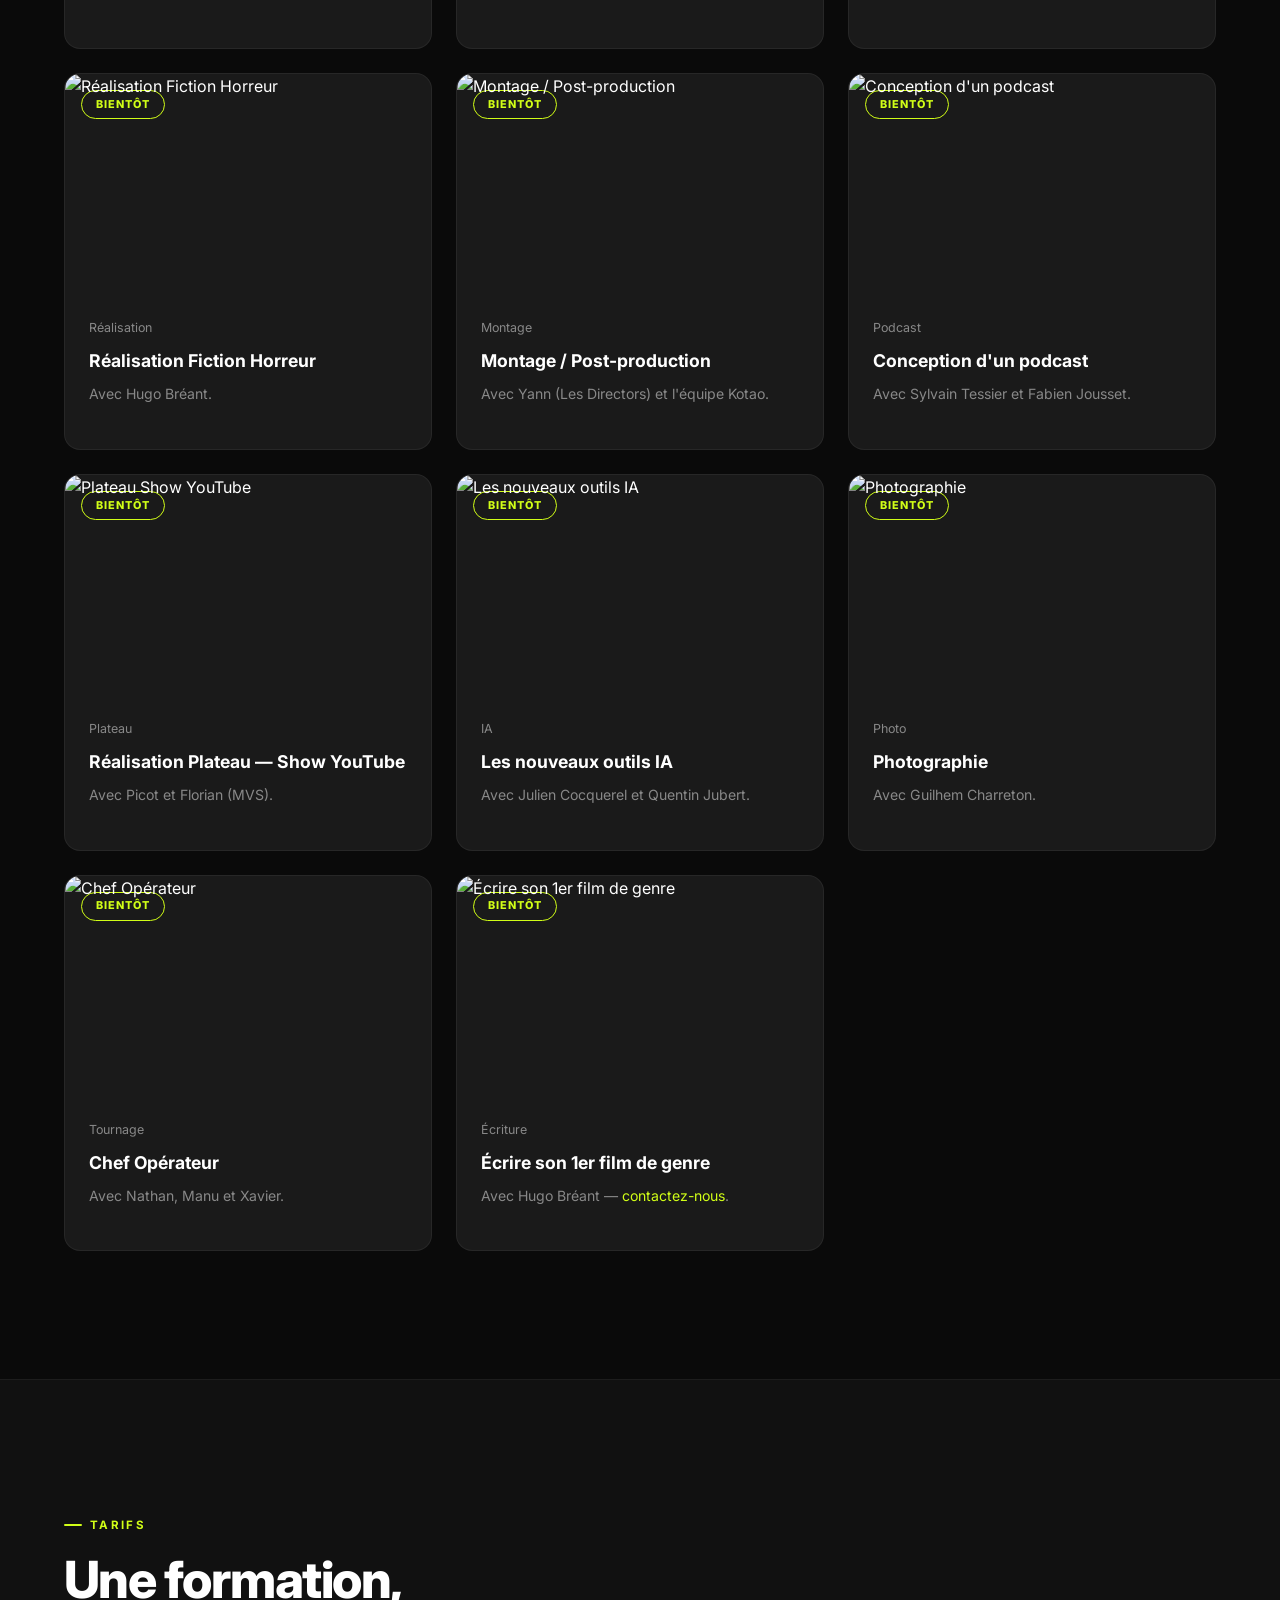
==== commit 6580e662: "Supprime références Accès Orange du catalogue Co-Authored-By: Claude Sonnet 4.6 <noreply@anthropic.c" ====
--- a/index.html
+++ b/index.html
@@ -47,7 +47,7 @@
       Deviens créateur<br>vidéo en<br><em>une journée.</em>
     </h1>
 
-    <p class="hero__sub hero__sub--bold">Tourne. Monte. Publie. En 7h dans un vrai studio pro.</p>
+    <p class="hero__sub hero__sub--bold">Maîtrise la vidéo de A à Z — en studio, finançable à 100% par l'AFDAS.</p>
     <p class="hero__sub">Pas de PowerPoint, pas de théorie creuse — dès 9h tu es face caméra dans notre studio à Colombes, encadré par des producteurs qui travaillent pour des marques et des médias depuis 19 ans.</p>
 
     <div class="hero__actions">
@@ -58,10 +58,10 @@
     <div class="hero__sessions">
       <span class="hero__sessions-label">Prochaines sessions :</span>
       <div class="hero__session-pills">
-        <a href="reservation.html?formation=mobile" class="session-pill">15 juil</a>
-        <a href="reservation.html?formation=mobile" class="session-pill">22 juil</a>
-        <a href="reservation.html?formation=mobile" class="session-pill">5 août</a>
-        <a href="reservation.html?formation=mobile" class="session-pill">19 août</a>
+        <a href="reservation.html?formation=mobile&date=0" class="session-pill">15 juil</a>
+        <a href="reservation.html?formation=mobile&date=1" class="session-pill">22 juil</a>
+        <a href="reservation.html?formation=mobile&date=2" class="session-pill">5 août</a>
+        <a href="reservation.html?formation=mobile&date=3" class="session-pill">19 août</a>
       </div>
       <span class="hero__sessions-warn">Places limitées</span>
     </div>
@@ -70,6 +70,41 @@
       <div class="hero__scroll-line"></div>
     </div>
   </section>
+
+  <!-- ════════════ TRUST BADGES ════════════ -->
+  <div class="trust-badges">
+    <div class="container">
+      <div class="trust-badges__grid">
+        <div class="trust-badge">
+          <div class="trust-badge__ico">
+            <svg viewBox="0 0 20 20" fill="none"><circle cx="10" cy="10" r="7.5" stroke="currentColor" stroke-width="1.5"/><path d="M7 10L9.5 12.5L14 8" stroke="currentColor" stroke-width="1.6" stroke-linecap="round" stroke-linejoin="round"/></svg>
+          </div>
+          <div class="trust-badge__text"><strong>AFDAS éligible</strong><span>Prise en charge 100%</span></div>
+        </div>
+        <div class="trust-badges__sep"></div>
+        <div class="trust-badge">
+          <div class="trust-badge__ico">
+            <svg viewBox="0 0 20 20" fill="none"><path d="M10 2.5L11.8 7.2H16.8L12.8 10.1L14.3 14.9L10 12.1L5.7 14.9L7.2 10.1L3.2 7.2H8.2L10 2.5Z" stroke="currentColor" stroke-width="1.4" stroke-linejoin="round"/></svg>
+          </div>
+          <div class="trust-badge__text"><strong>Certifié Qualiopi</strong><span>Référentiel national qualité</span></div>
+        </div>
+        <div class="trust-badges__sep"></div>
+        <div class="trust-badge">
+          <div class="trust-badge__ico">
+            <svg viewBox="0 0 20 20" fill="none"><circle cx="10" cy="7" r="3" stroke="currentColor" stroke-width="1.5"/><path d="M4 17C4 14.2 6.7 12 10 12C13.3 12 16 14.2 16 17" stroke="currentColor" stroke-width="1.5" stroke-linecap="round"/></svg>
+          </div>
+          <div class="trust-badge__text"><strong>Dès 1 participant</strong><span>Formation 100% sur-mesure</span></div>
+        </div>
+        <div class="trust-badges__sep"></div>
+        <div class="trust-badge">
+          <div class="trust-badge__ico">
+            <svg viewBox="0 0 20 20" fill="none"><path d="M10 17.5C10 17.5 2.5 13 2.5 8C2.5 5.5 5 3.5 7.5 4.5L10 6L12.5 4.5C15 3.5 17.5 5.5 17.5 8C17.5 13 10 17.5 10 17.5Z" stroke="currentColor" stroke-width="1.5" stroke-linejoin="round"/></svg>
+          </div>
+          <div class="trust-badge__text"><strong>Accessible PMR</strong><span>Studio adapté handicap</span></div>
+        </div>
+      </div>
+    </div>
+  </div>
 
   <!-- ════════════ PROOF STRIP ════════════ -->
   <div class="proof-strip">
@@ -168,7 +203,7 @@
             <h3 class="card__title">Creator Video</h3>
             <p class="card__desc">Immersion studio avec caméra pro Sony FX3 ou Black Magic 6K. Tournage, post-production sur CapCut ou Premiere, et débrief de ton projet en fin de journée.</p>
             <div class="card__footer">
-              <div class="card__price">Sur devis</div>
+              <div class="card__price">Sur devis <small style="display:block;font-size:0.7rem;font-weight:500;color:var(--muted);margin-top:0.15rem;">Échange 30 min offert</small></div>
               <a href="reservation.html?formation=creator" class="btn btn-outline-accent">Réserver →</a>
             </div>
           </div>
@@ -201,7 +236,7 @@
           </div>
           <div class="session-card__right">
             <div class="session-card__spots">Places disponibles</div>
-            <a href="reservation.html?formation=mobile" class="btn btn-outline-accent">Réserver</a>
+            <a href="reservation.html?formation=mobile&date=0" class="btn btn-outline-accent">Réserver</a>
           </div>
         </div>
         <div class="session-card" data-reveal>
@@ -215,7 +250,7 @@
           </div>
           <div class="session-card__right">
             <div class="session-card__spots">Places disponibles</div>
-            <a href="reservation.html?formation=mobile" class="btn btn-outline-accent">Réserver</a>
+            <a href="reservation.html?formation=mobile&date=1" class="btn btn-outline-accent">Réserver</a>
           </div>
         </div>
         <div class="session-card" data-reveal>
@@ -228,8 +263,8 @@
             <div class="session-card__meta">9h00 – 18h00 · Studio KreatorPlay · Colombes 92</div>
           </div>
           <div class="session-card__right">
-            <div class="session-card__spots">Places disponibles</div>
-            <a href="reservation.html?formation=mobile" class="btn btn-outline-accent">Réserver</a>
+            <div class="session-card__spots">Dernières places</div>
+            <a href="reservation.html?formation=mobile&date=2" class="btn btn-outline-accent">Réserver</a>
           </div>
         </div>
         <div class="session-card" data-reveal>
@@ -243,7 +278,7 @@
           </div>
           <div class="session-card__right">
             <div class="session-card__spots">Places disponibles</div>
-            <a href="reservation.html?formation=mobile" class="btn btn-outline-accent">Réserver</a>
+            <a href="reservation.html?formation=mobile&date=3" class="btn btn-outline-accent">Réserver</a>
           </div>
         </div>
       </div>
@@ -369,7 +404,7 @@
       <div class="formateurs-grid stagger">
         <div class="formateur-card" data-reveal>
           <div class="formateur-card__header">
-            <div class="formateur-card__avatar">G</div>
+            <div class="formateur-card__avatar formateur-card__avatar--g">G</div>
             <div>
               <h3 class="formateur-card__name">Guilhem Charreton</h3>
               <div class="formateur-card__role">Fondateur · Producteur</div>
@@ -384,7 +419,7 @@
         </div>
         <div class="formateur-card" data-reveal>
           <div class="formateur-card__header">
-            <div class="formateur-card__avatar">A</div>
+            <div class="formateur-card__avatar formateur-card__avatar--a">A</div>
             <div>
               <h3 class="formateur-card__name">Adrien Della Valle</h3>
               <div class="formateur-card__role">Réalisateur · Chef Monteur</div>
@@ -420,7 +455,7 @@
           <div class="testi-card__stars">★★★★★</div>
           <p class="testi-card__quote">"En une journée chez KreatorPlay, j'ai filmé, monté et publié une vidéo pro avec mon iPhone. Les formateurs vont droit au but. Je repars avec des réflexes concrets que j'utilise dès le lendemain."</p>
           <div class="testi-card__author">
-            <img class="testi-card__avatar" src="https://i.pravatar.cc/80?img=5" alt="" />
+            <div class="testi-card__avatar testi-card__avatar--initial">S</div>
             <div>
               <div class="testi-card__name">Sophie M.</div>
               <div class="testi-card__role">Communicante RSE</div>
@@ -431,7 +466,7 @@
           <div class="testi-card__stars">★★★★★</div>
           <p class="testi-card__quote">"La formation Mobile Creator m'a tout de suite donné les clés pour créer du contenu LinkedIn de qualité pro. Guilhem et Adrien transmettent vraiment leur savoir-faire, c'est du concret, pas de la théorie."</p>
           <div class="testi-card__author">
-            <img class="testi-card__avatar" src="https://i.pravatar.cc/80?img=12" alt="" />
+            <div class="testi-card__avatar testi-card__avatar--initial testi-avatar--blue">T</div>
             <div>
               <div class="testi-card__name">Thomas R.</div>
               <div class="testi-card__role">Fondateur startup</div>
@@ -442,7 +477,7 @@
           <div class="testi-card__stars">★★★★★</div>
           <p class="testi-card__quote">"Avant la formation KreatorPlay, mes vidéos terrain manquaient de qualité. Après Mobile Creator, j'ai les bons réflexes : cadrage, son, montage. Le studio est impressionnant, l'ambiance est top."</p>
           <div class="testi-card__author">
-            <img class="testi-card__avatar" src="https://i.pravatar.cc/80?img=23" alt="" />
+            <div class="testi-card__avatar testi-card__avatar--initial testi-avatar--orange">L</div>
             <div>
               <div class="testi-card__name">Lucas P.</div>
               <div class="testi-card__role">Journaliste indépendant</div>
@@ -457,18 +492,9 @@
   <section class="section catalogues" id="catalogues">
     <div class="container">
 
-      <span class="section-tag" data-reveal>Catalogue Orange</span>
+      <span class="section-tag" data-reveal>Catalogue</span>
       <h2 class="section-title" data-reveal>Tous nos modules<br>de formation.</h2>
-      <p class="section-sub" data-reveal>L'Accès Orange débloque l'ensemble du catalogue — 6 domaines, plus de 20 modules, animés par l'équipe Kotao et des intervenants experts.</p>
-
-      <div class="vignette" data-reveal>
-        <div class="vignette__icon" style="background:rgba(255,140,0,0.12);border:1px solid rgba(255,140,0,0.3);color:#ff8c00;font-size:0.85rem;font-weight:800;letter-spacing:0.04em;">Orange</div>
-        <div class="vignette__text">
-          <h3>Accès Orange — Catalogue complet</h3>
-          <p>6 domaines · Vidéo, Audio, IA, Production, Creator, Photo</p>
-        </div>
-        <div class="vignette__badge">Accès Orange</div>
-      </div>
+      <p class="section-sub" data-reveal>6 domaines, plus de 20 modules — Vidéo, Audio, IA, Production, Creator, Photo — animés par l'équipe KreatorPlay et des intervenants experts.</p>
 
       <!-- Barre de recherche intégrée au catalogue -->
       <div class="catalogue-search" id="searchBar">
@@ -604,7 +630,8 @@
 
         <div class="price-card" data-reveal>
           <div class="price-card__name">Creator Video</div>
-          <div class="price-card__amount">Sur devis</div>
+          <div class="price-card__amount" style="font-size:2.2rem;">Sur devis</div>
+          <div class="price-card__hint">Échange de 30 min offert pour cadrer votre projet</div>
           <div class="price-card__desc">1 jour · studio + tournage caméra pro</div>
           <ul class="price-card__features">
             <li>Immersion studio & écriture du pitch</li>
@@ -655,8 +682,9 @@
     <div class="cta__glow"></div>
     <h2 data-reveal>Prêt à devenir<br>autonome en vidéo ?</h2>
     <p data-reveal>Réserve un échange de 30 min avec l'équipe KreatorPlay pour valider ton projet.</p>
-    <div data-reveal>
-      <a href="mailto:guilhem@kotao-production.com" class="btn btn-primary" style="font-size:1.05rem;padding:1.1rem 2.5rem;">Réserver un entretien →</a>
+    <div data-reveal class="cta__actions">
+      <a href="tel:+33613613664" class="btn btn-primary" style="font-size:1.05rem;padding:1.1rem 2.5rem;">Appeler pour réserver →</a>
+      <a href="mailto:guilhem@kotao-production.com" class="btn btn-ghost" style="font-size:1.05rem;padding:1.1rem 2.5rem;">Par email</a>
     </div>
   </div>
 
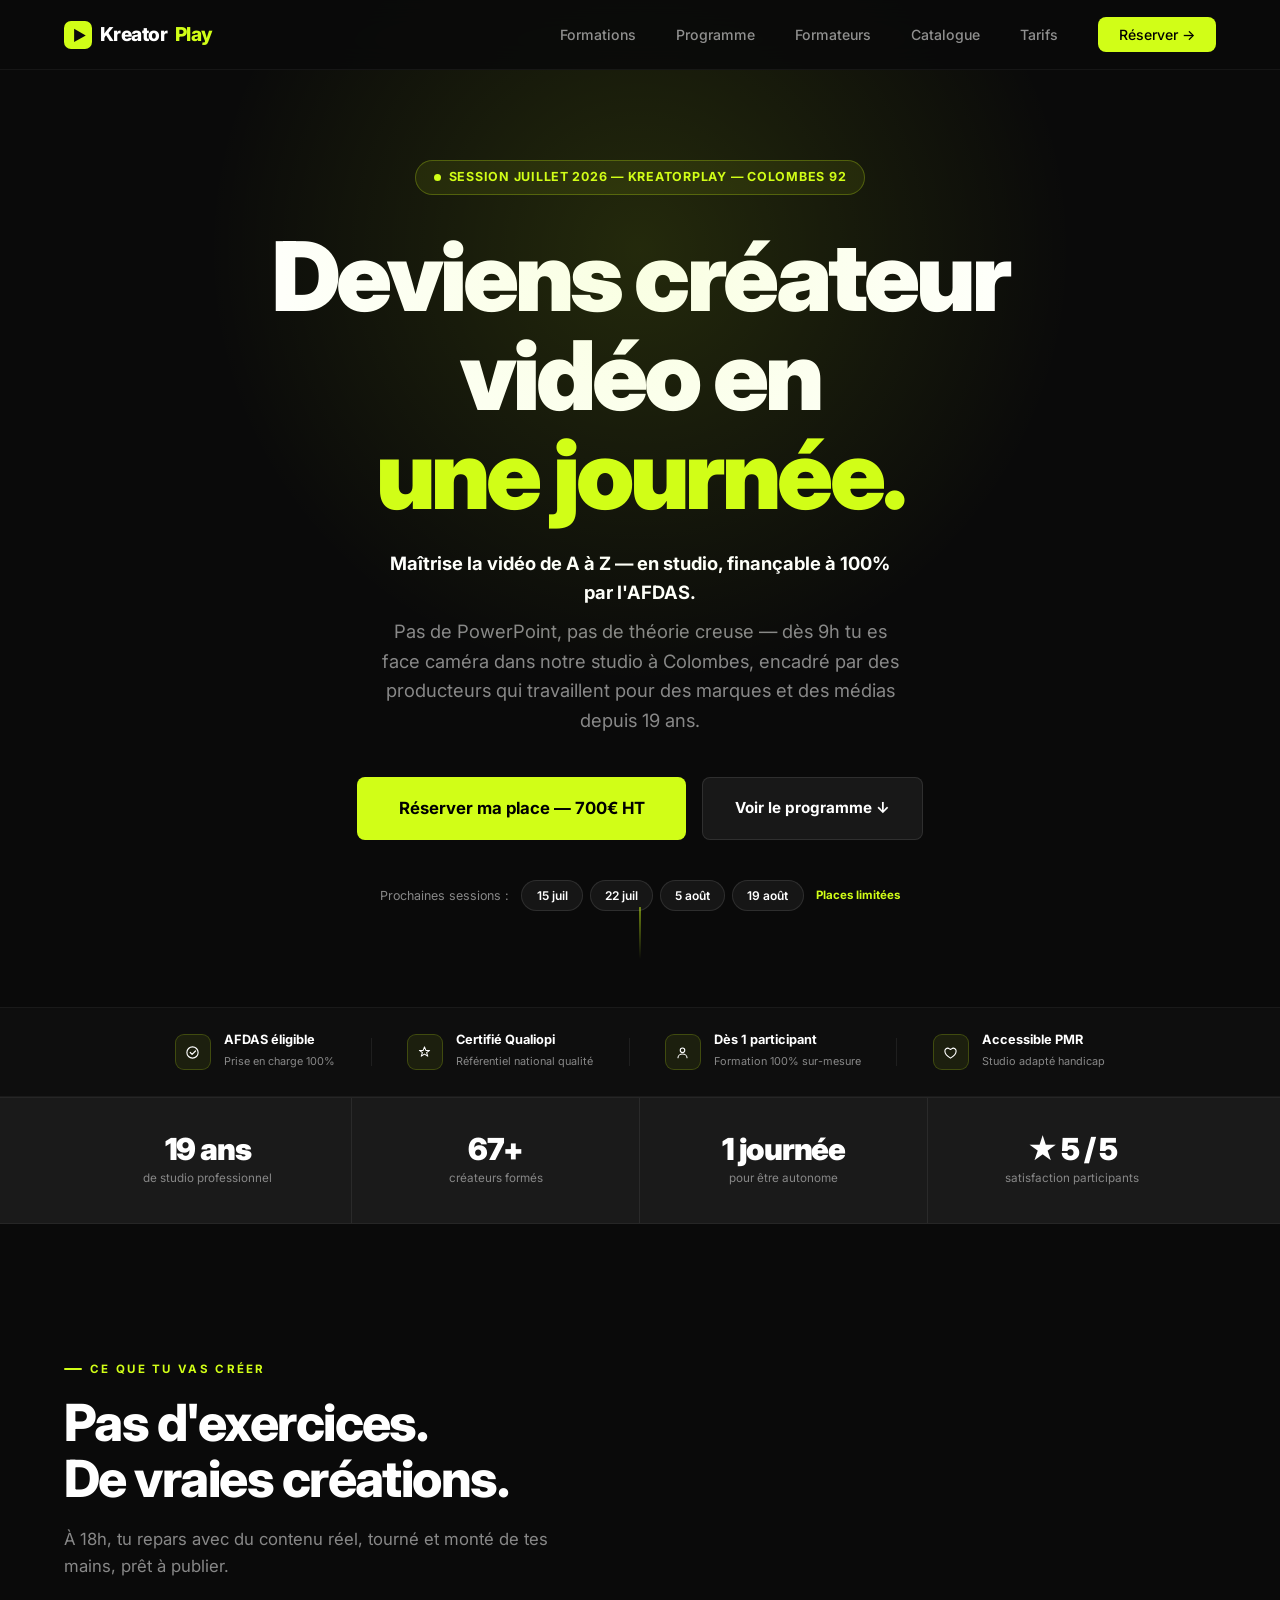
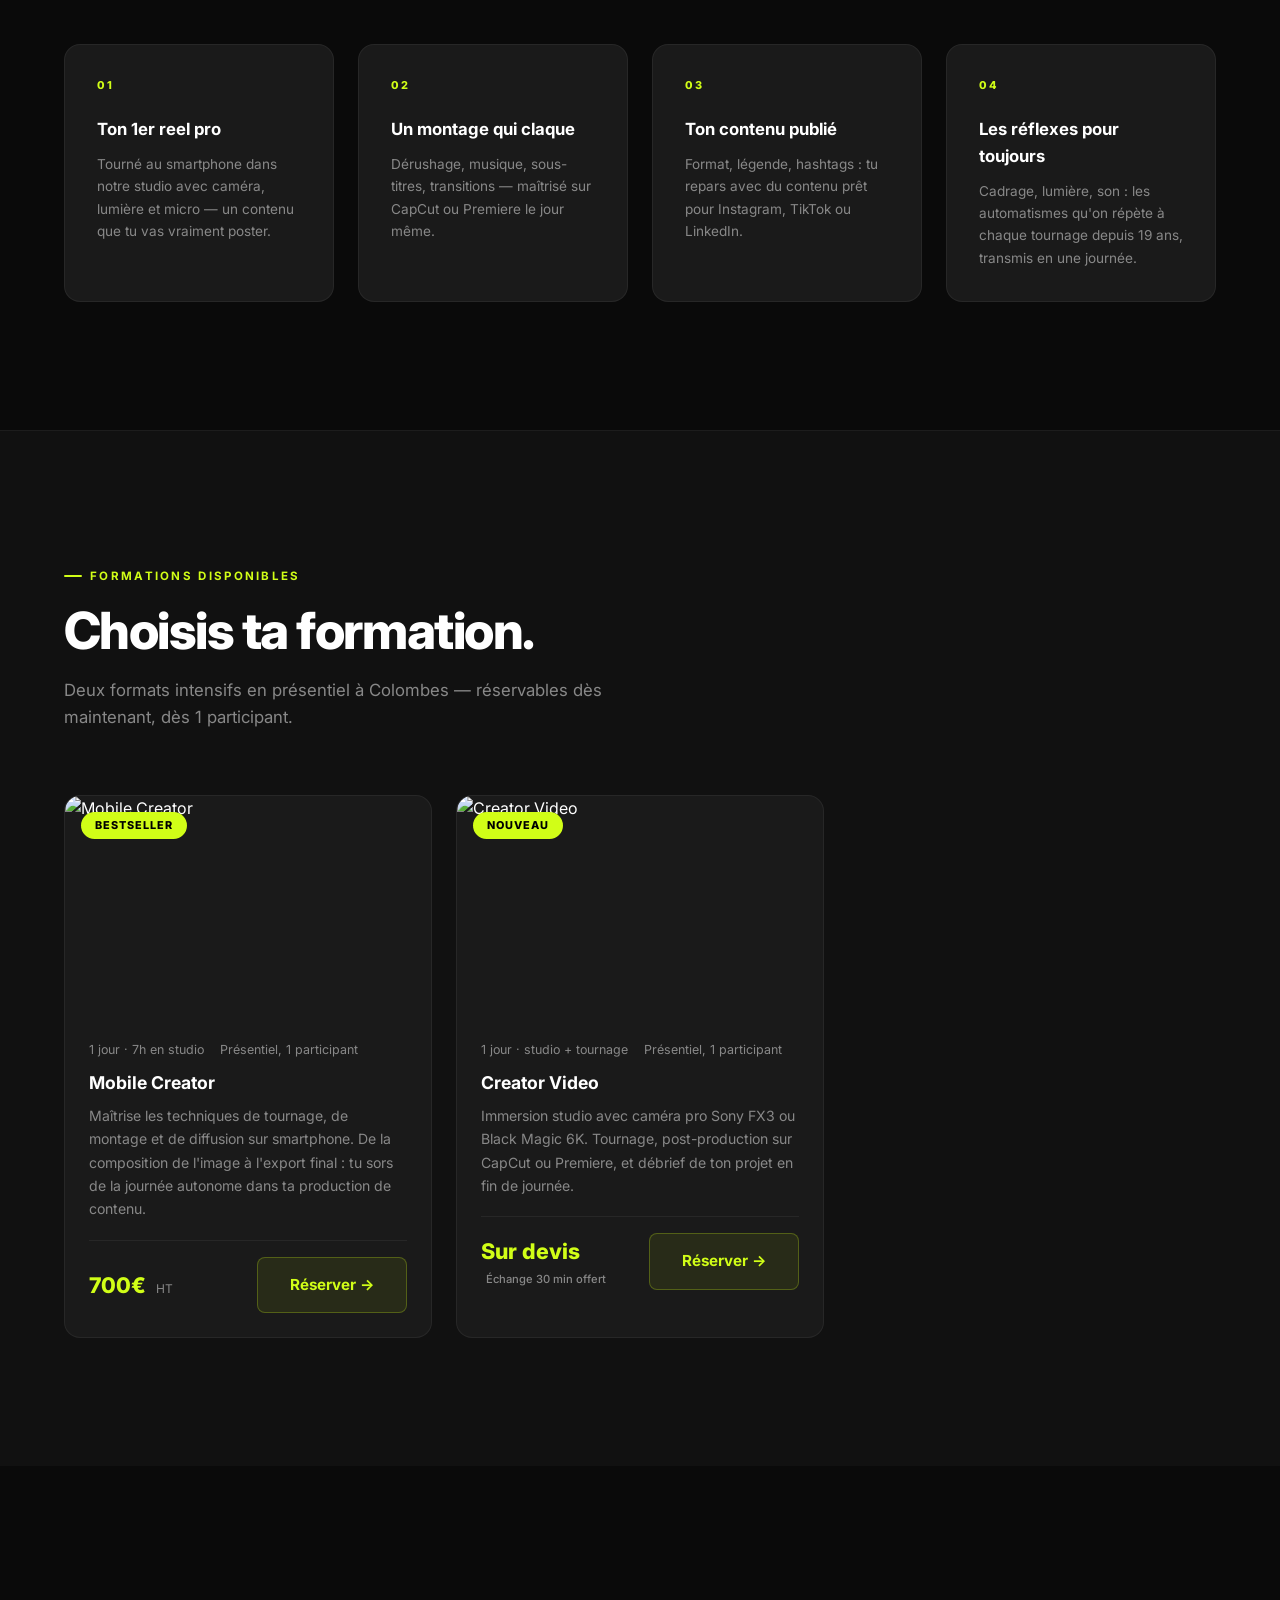
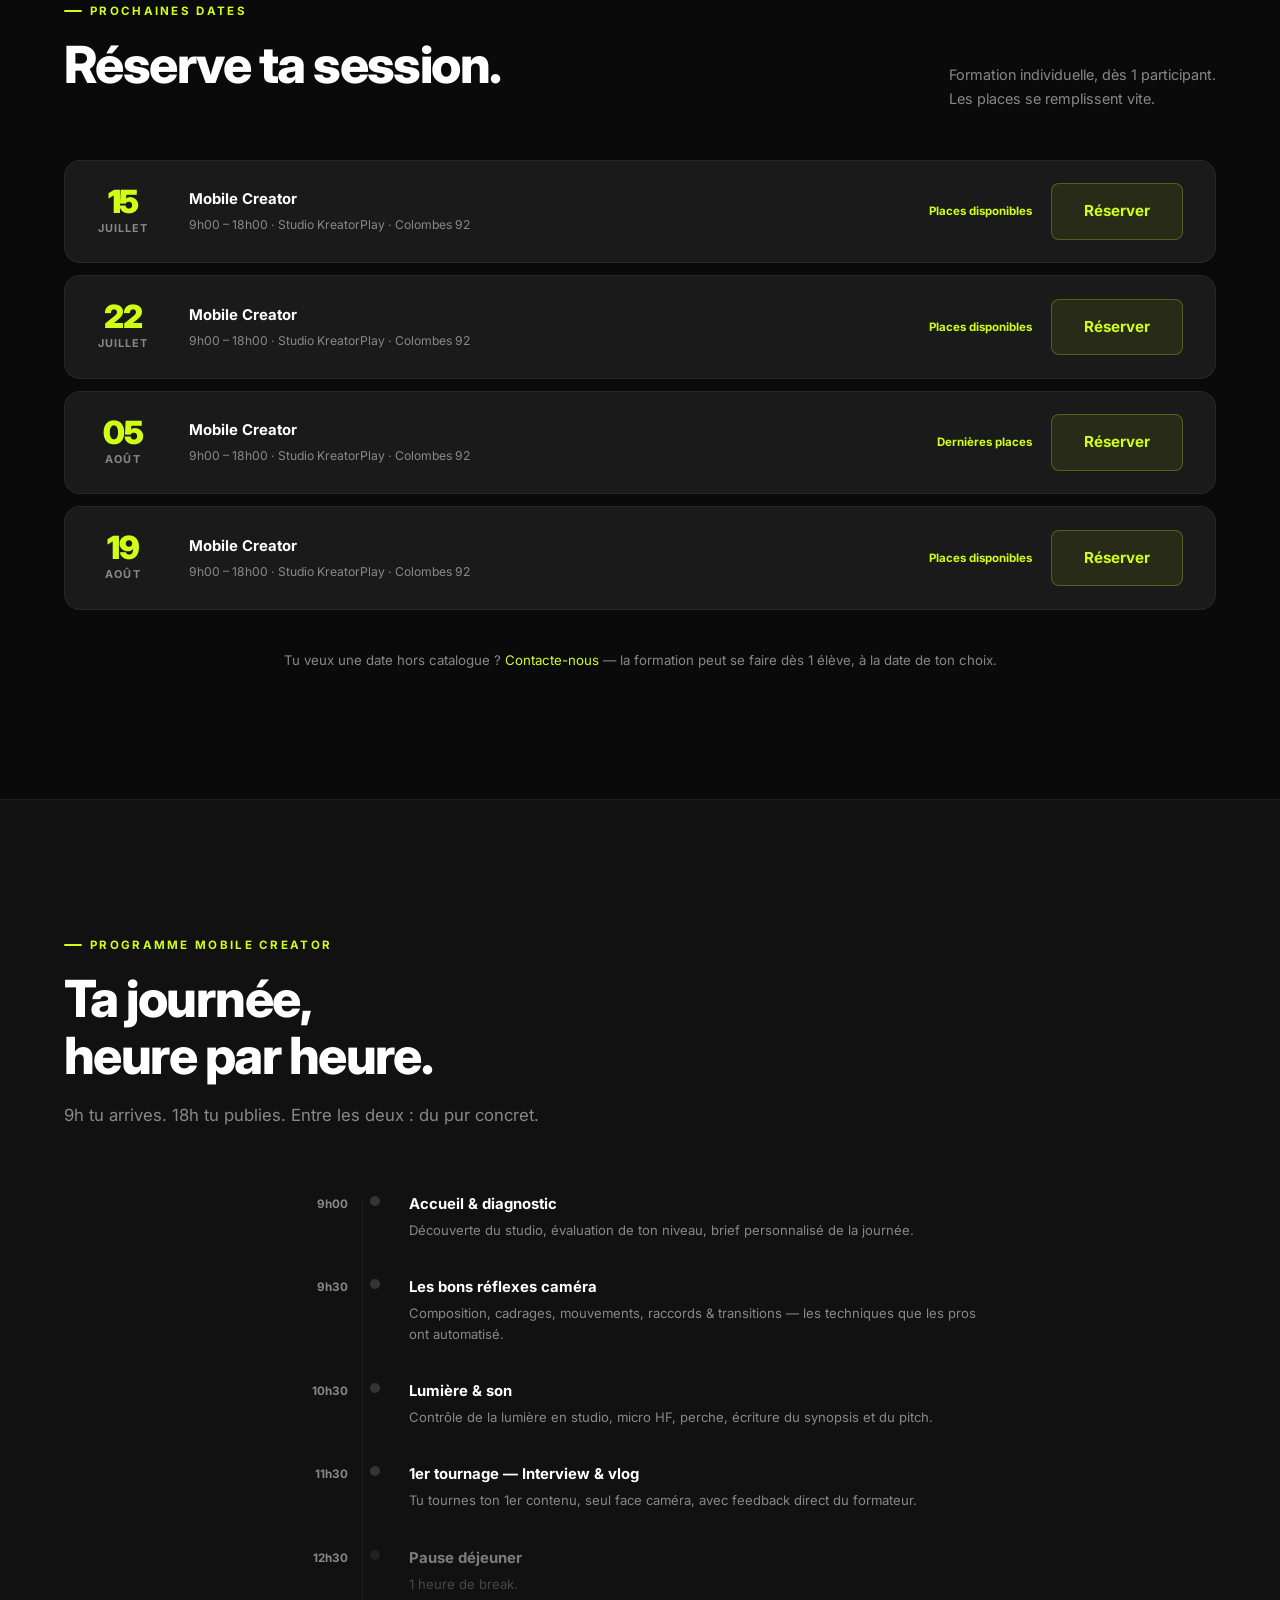
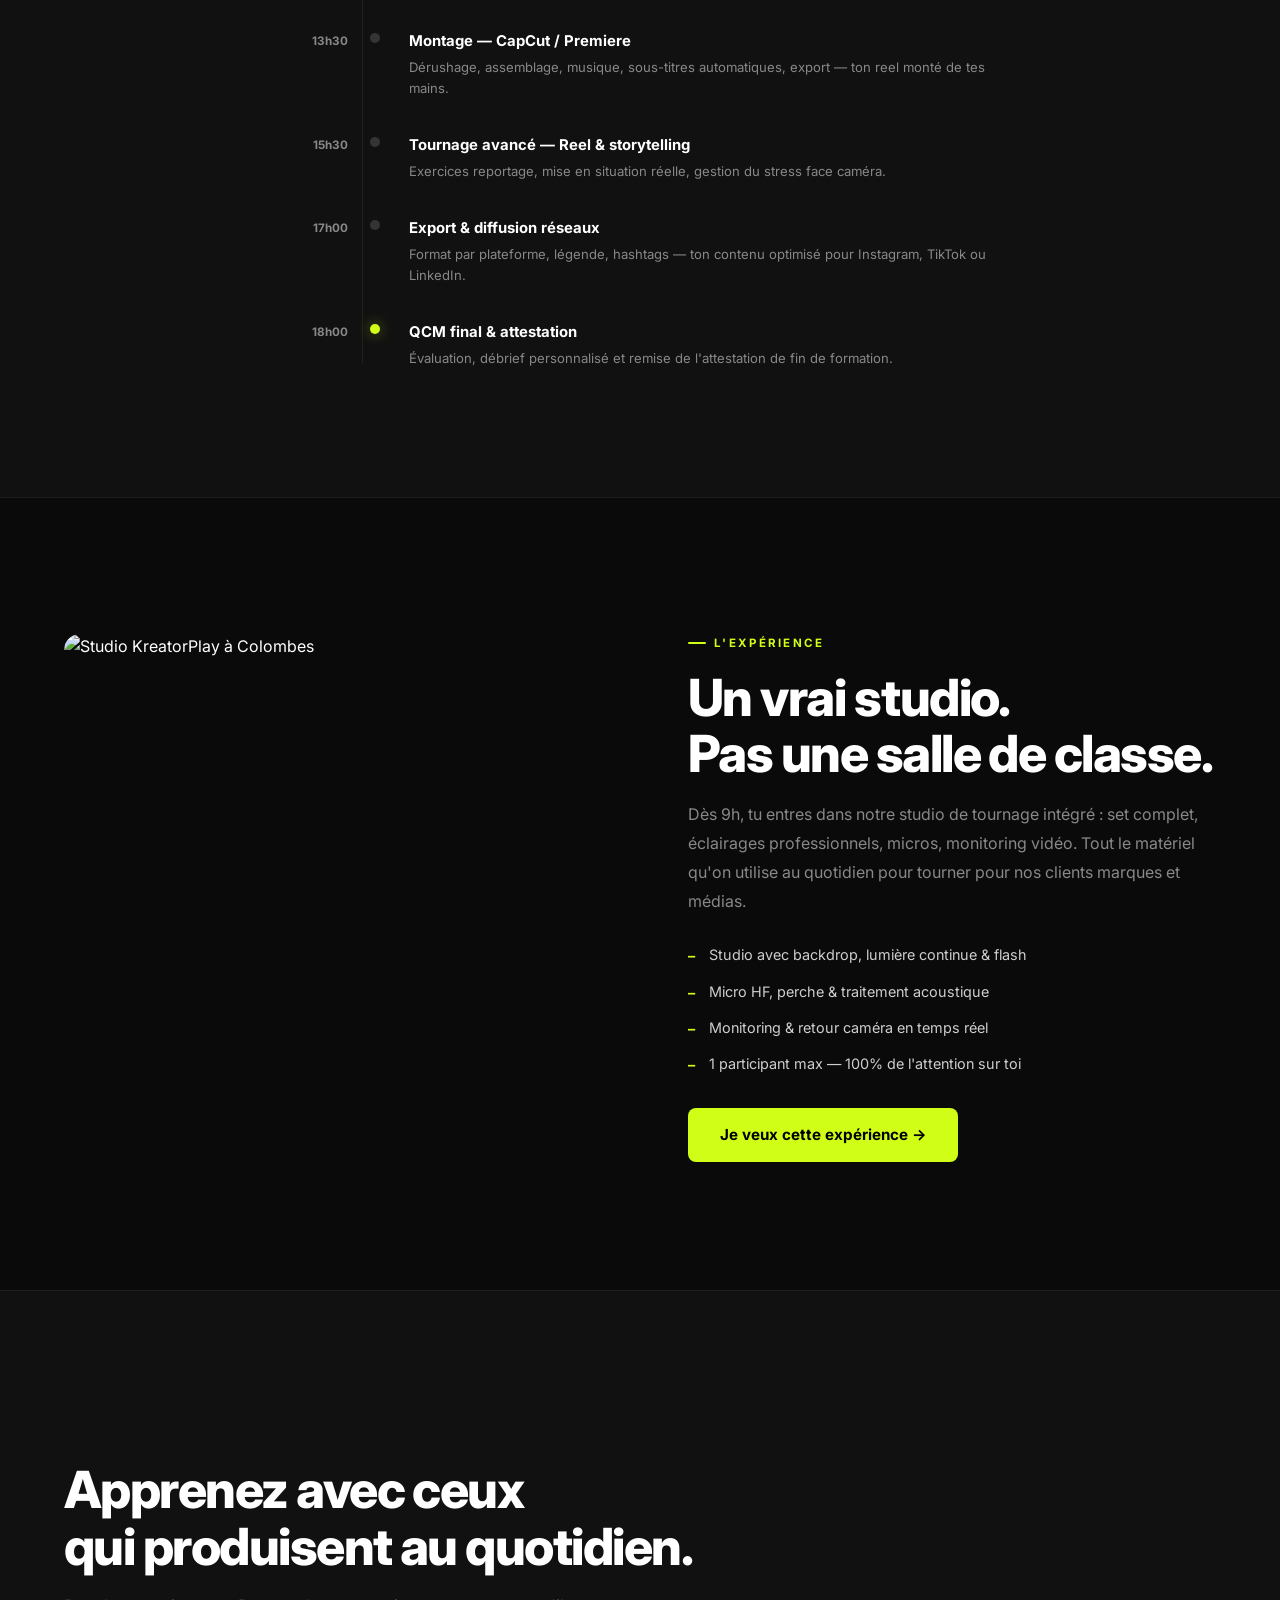
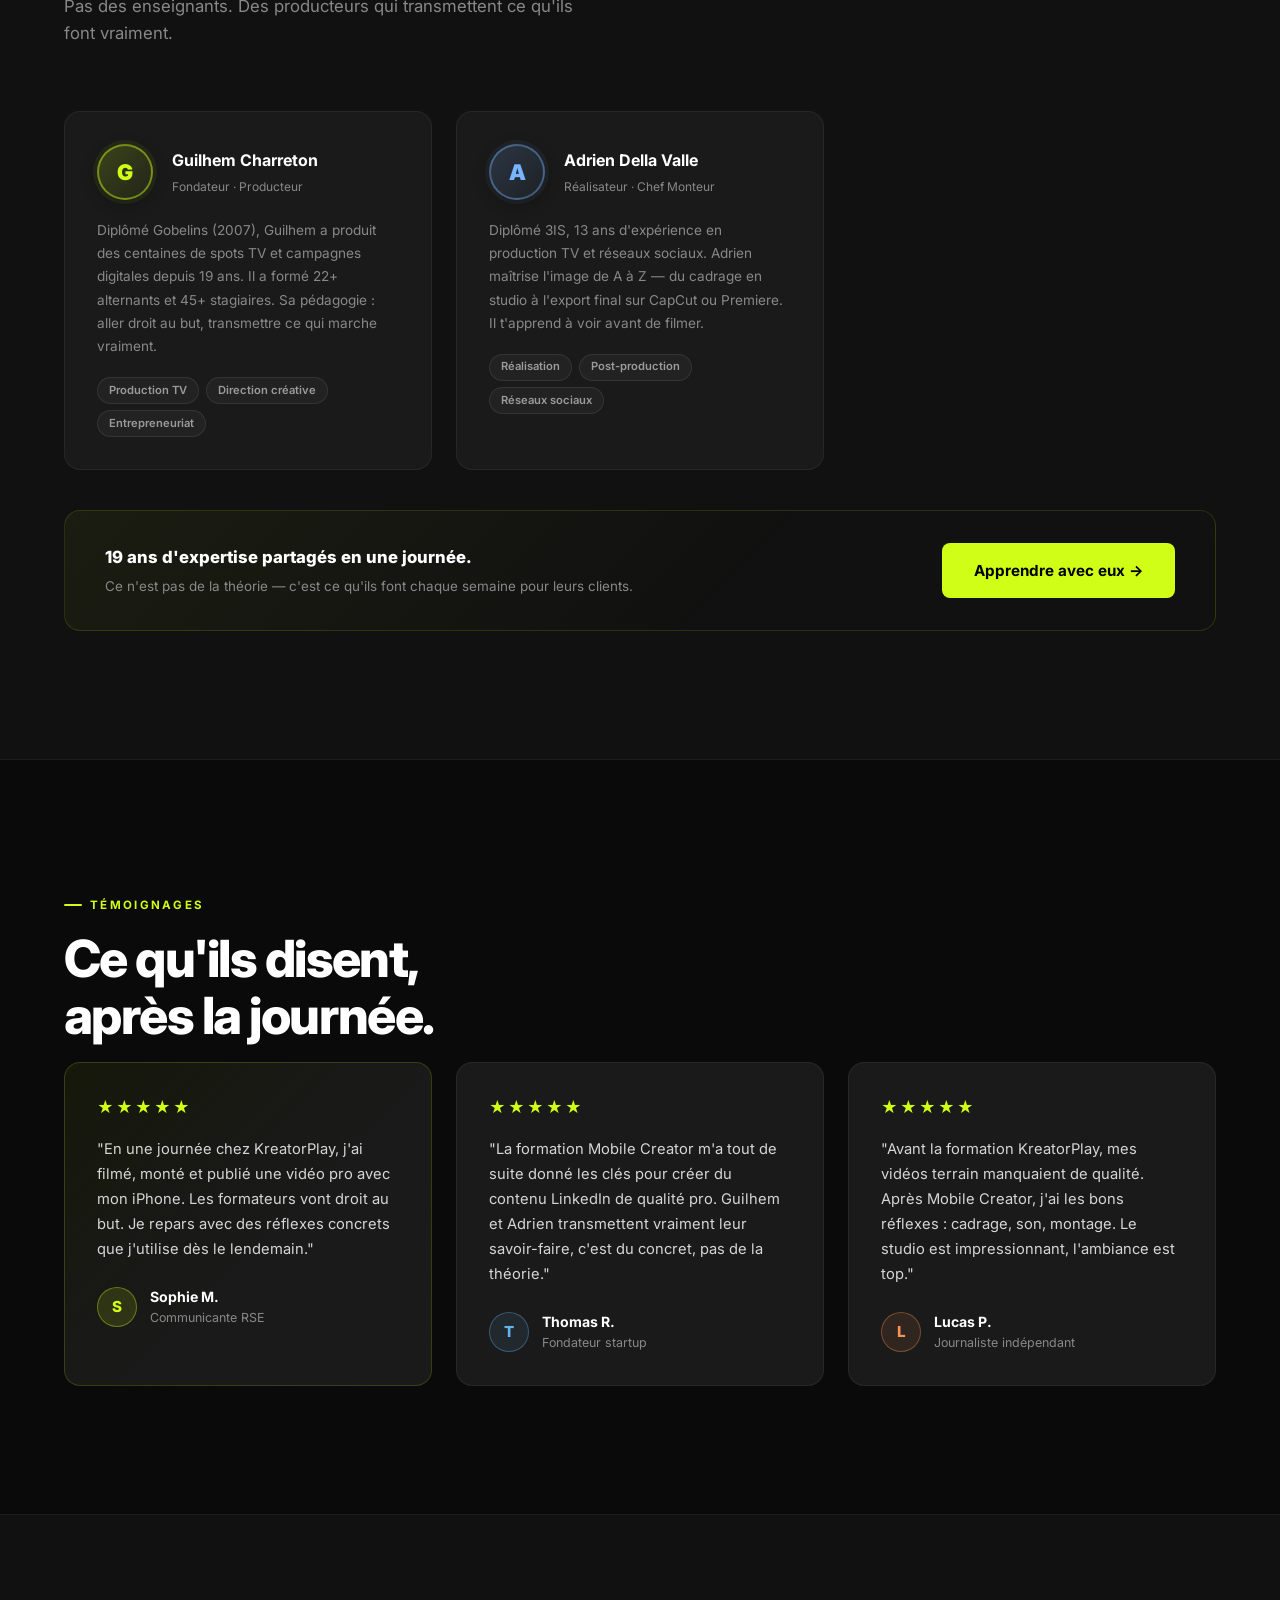
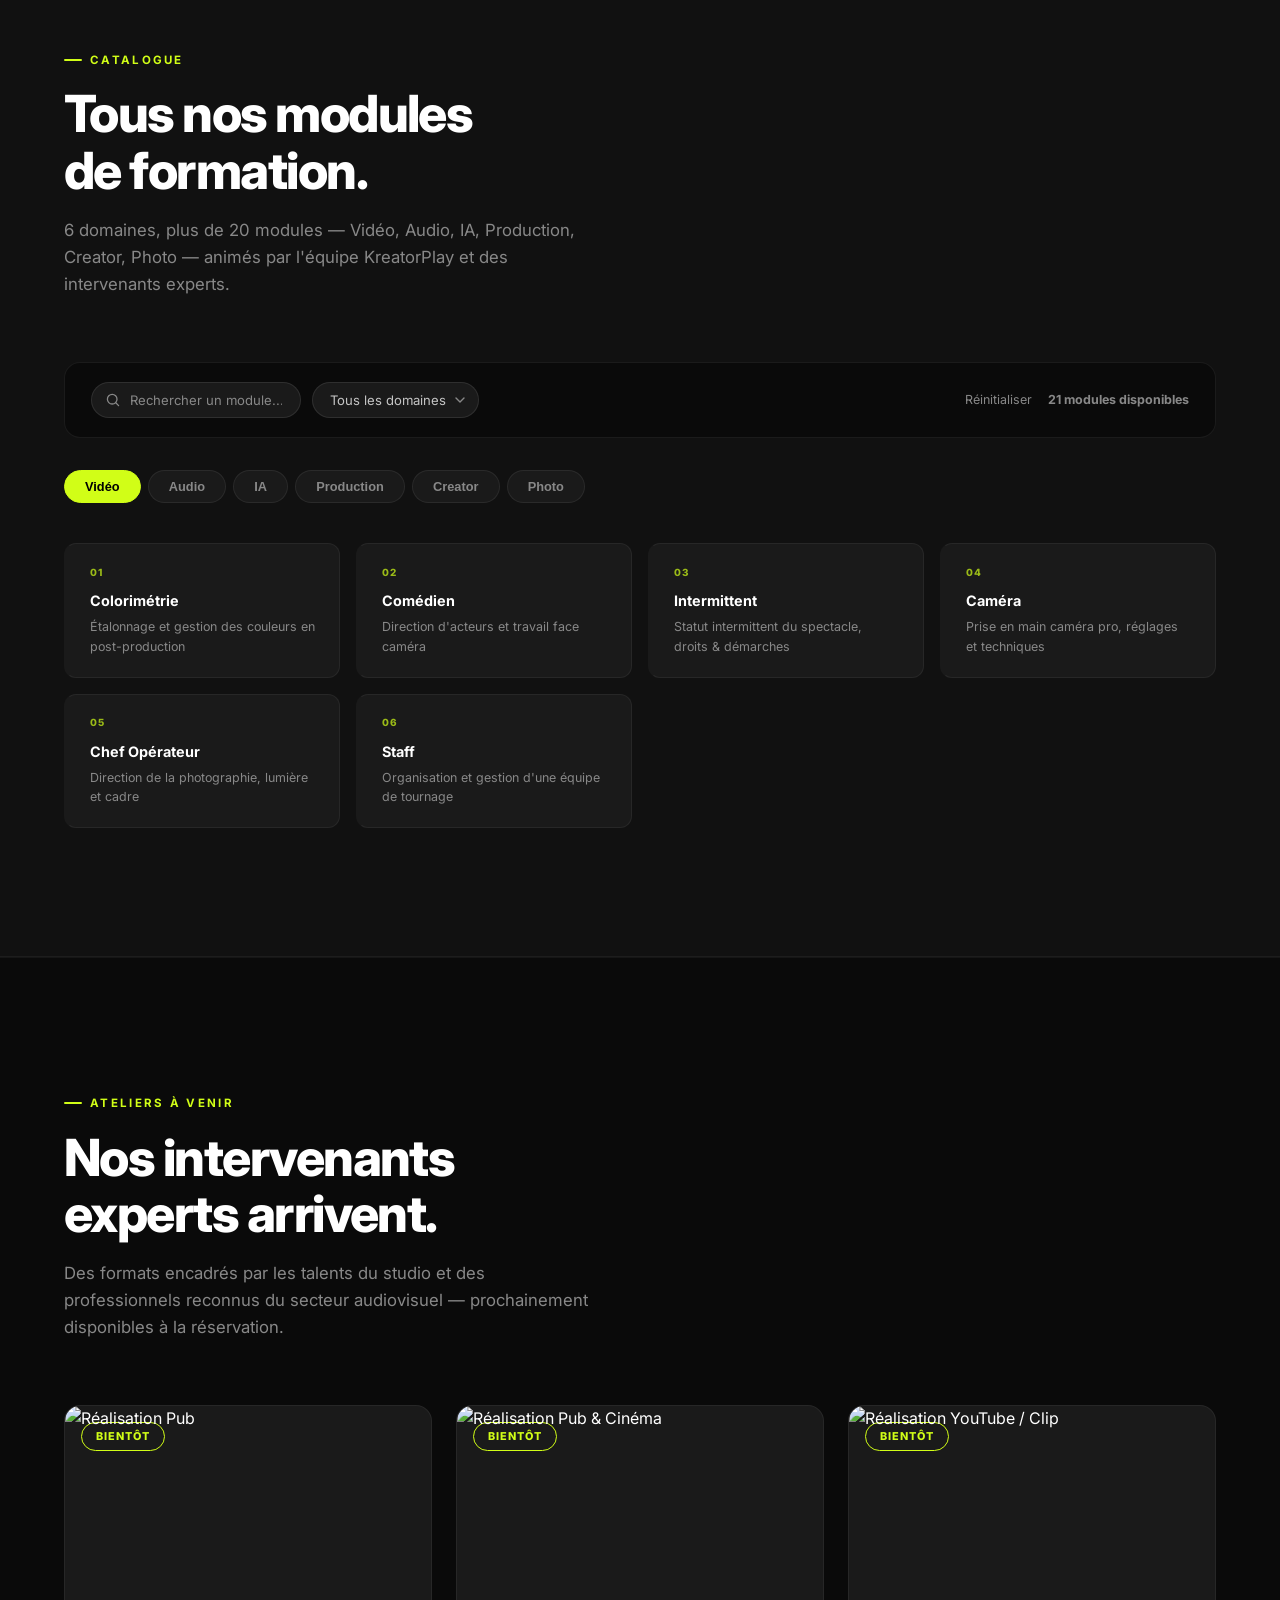
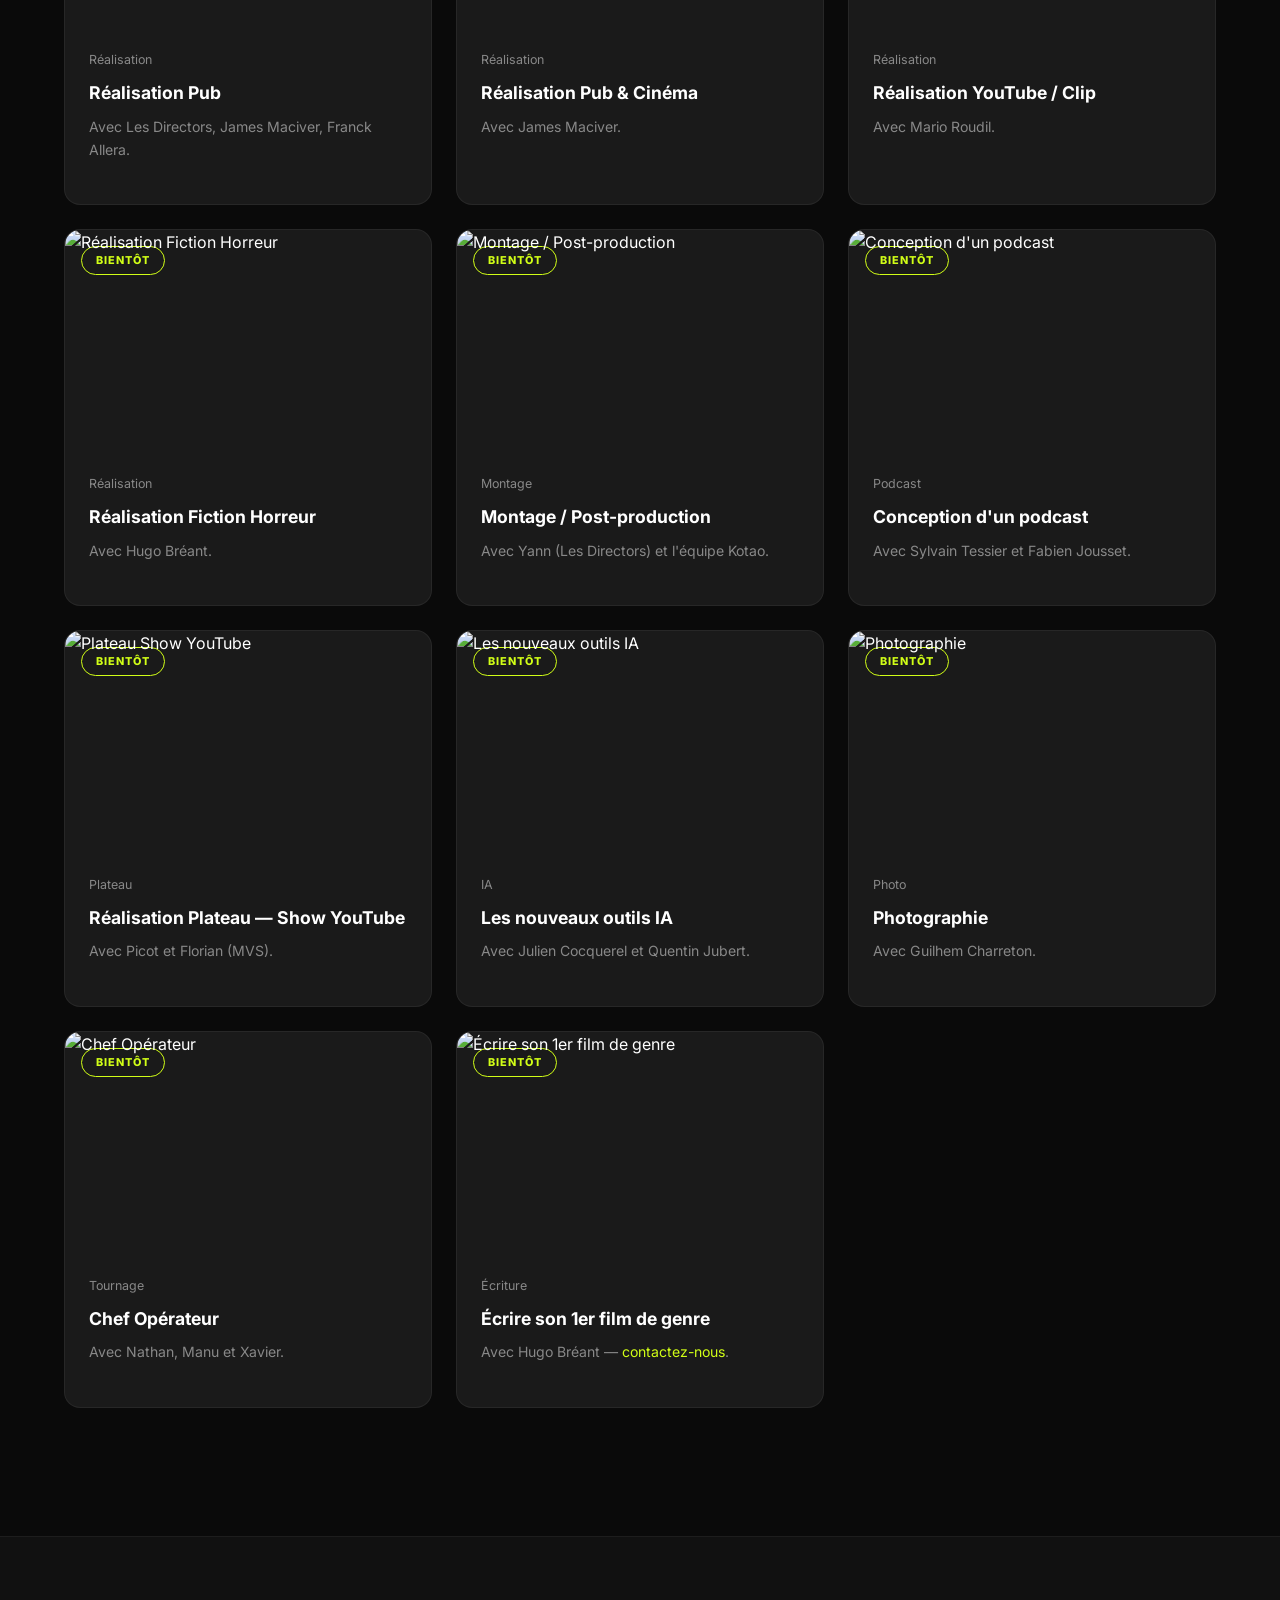
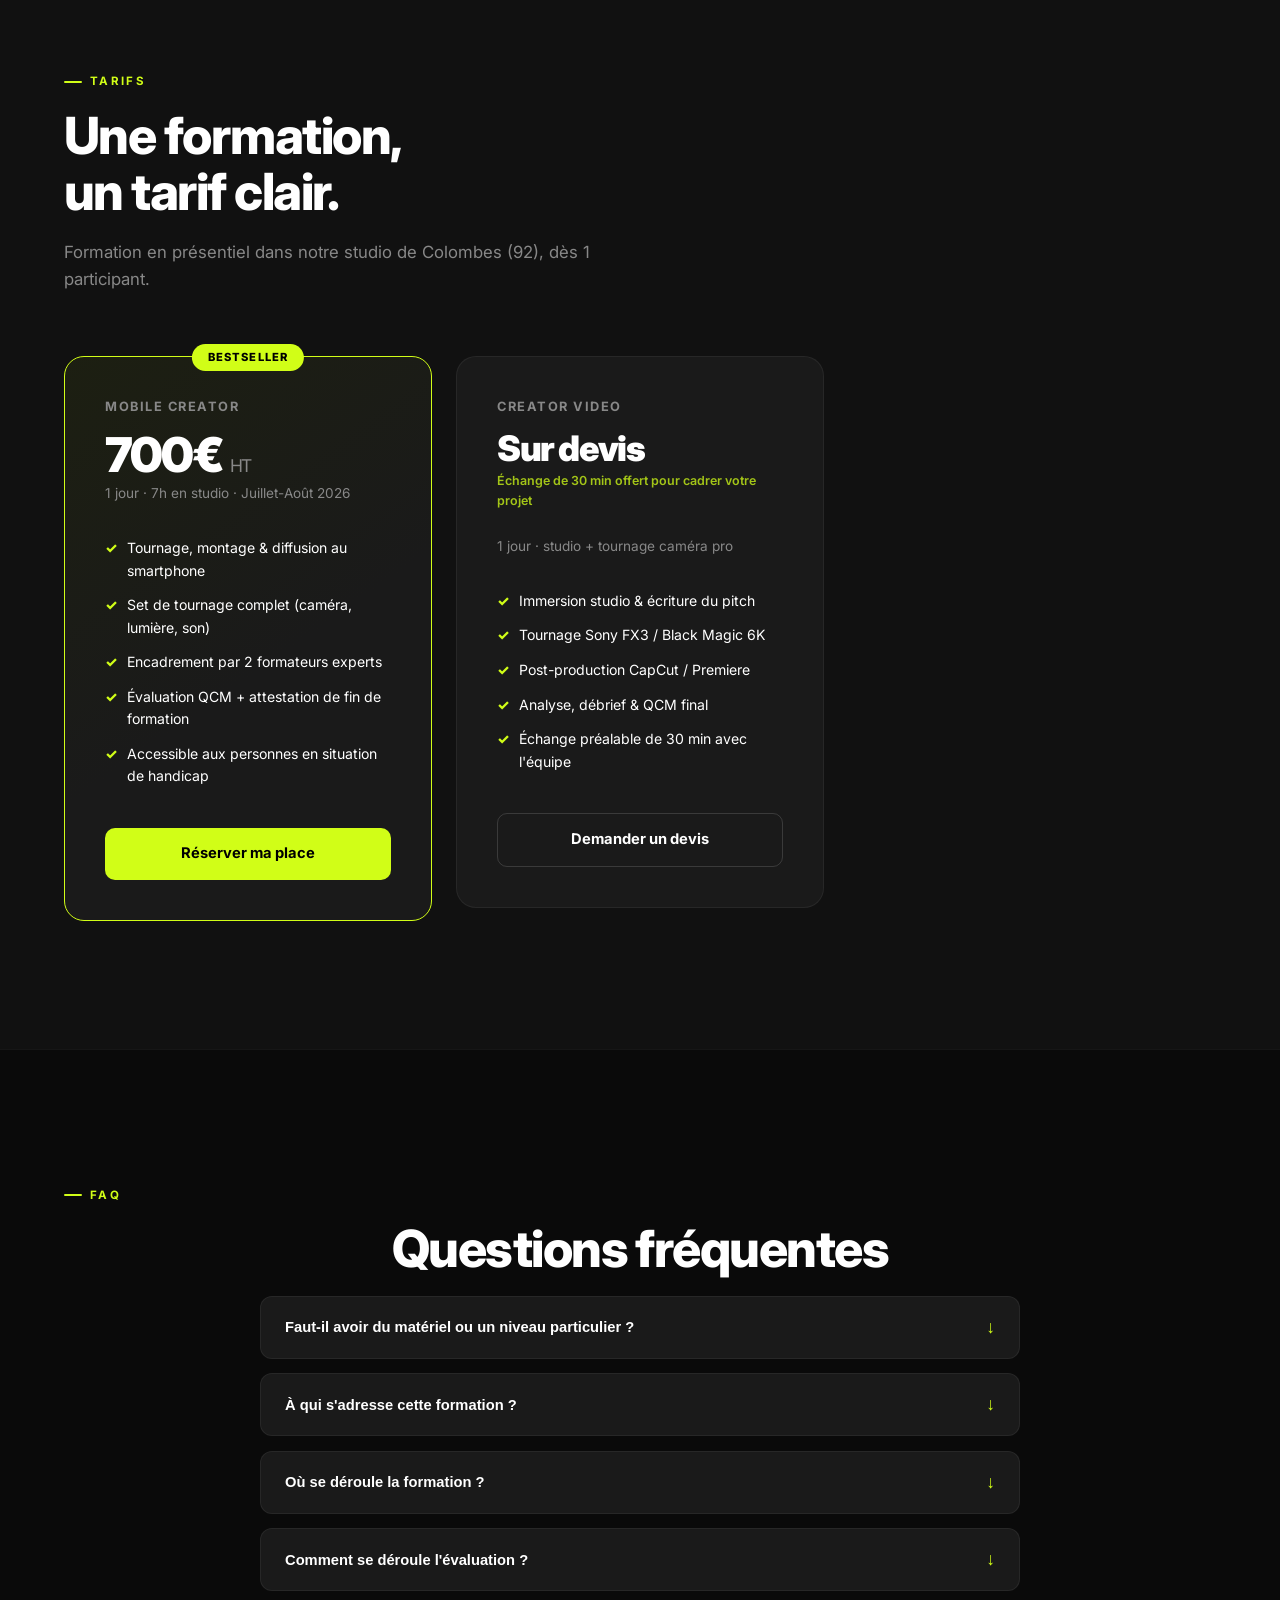
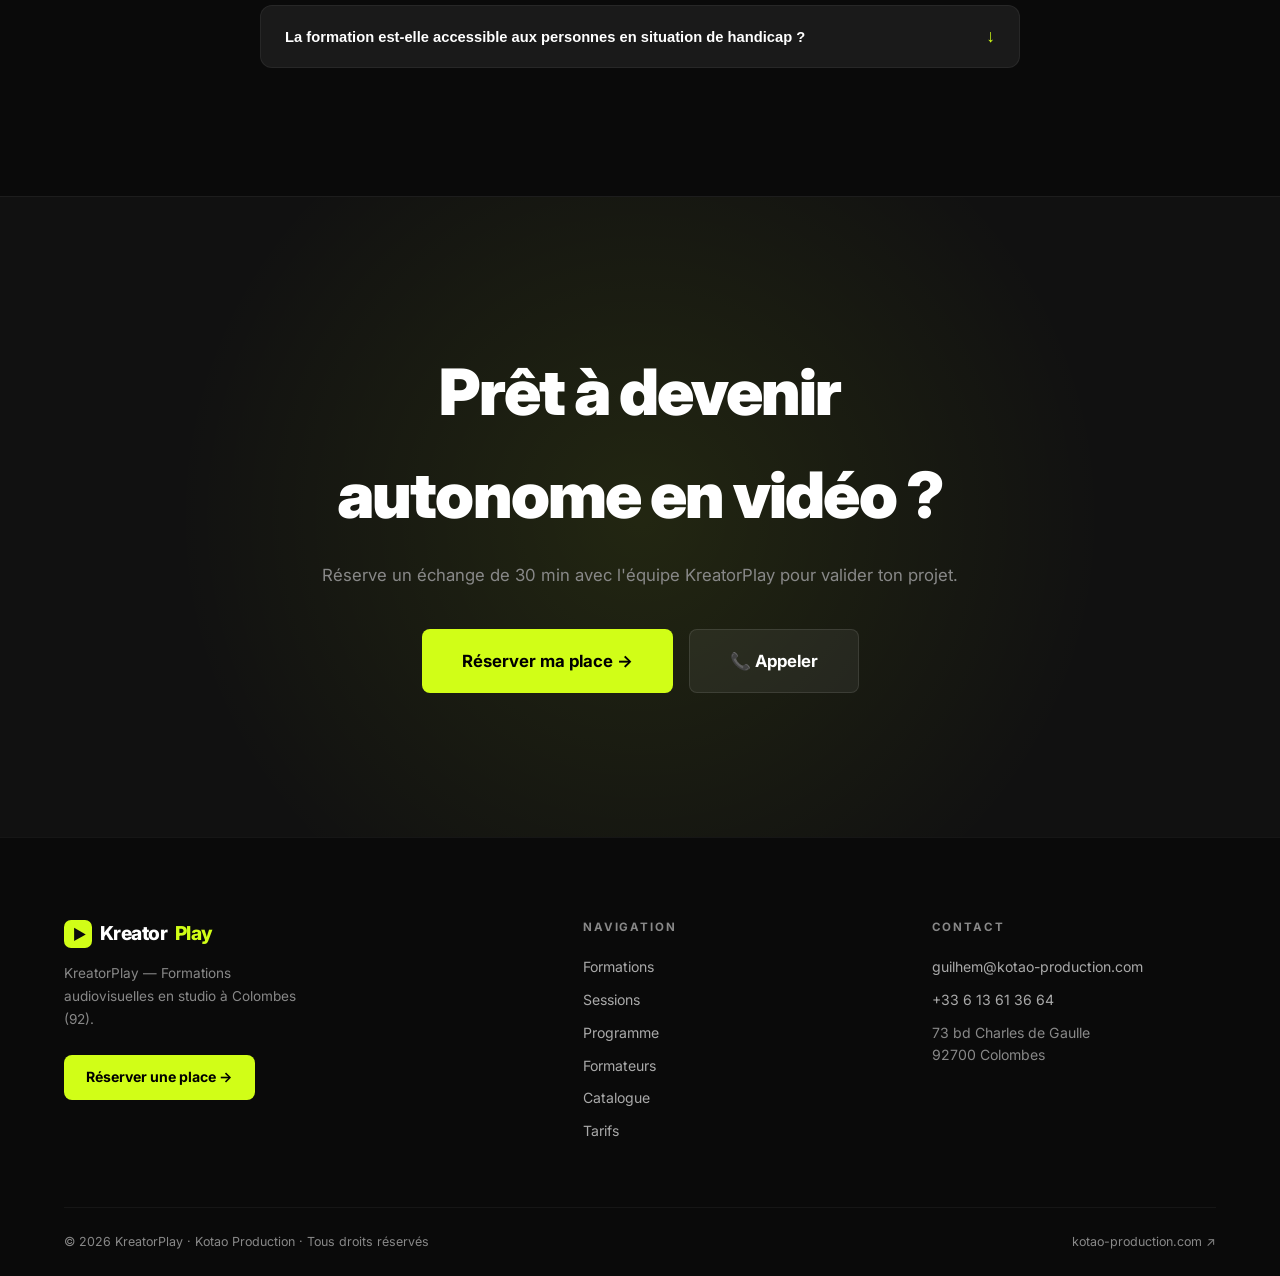
==== commit a628a3e2: "Corrige branding, CTA, font et FAQ max-height - reservation.html : Kotao Academy → KreatorPlay parto" ====
--- a/index.html
+++ b/index.html
@@ -683,8 +683,8 @@
     <h2 data-reveal>Prêt à devenir<br>autonome en vidéo ?</h2>
     <p data-reveal>Réserve un échange de 30 min avec l'équipe KreatorPlay pour valider ton projet.</p>
     <div data-reveal class="cta__actions">
-      <a href="tel:+33613613664" class="btn btn-primary" style="font-size:1.05rem;padding:1.1rem 2.5rem;">Appeler pour réserver →</a>
-      <a href="mailto:guilhem@kotao-production.com" class="btn btn-ghost" style="font-size:1.05rem;padding:1.1rem 2.5rem;">Par email</a>
+      <a href="reservation.html?formation=mobile" class="btn btn-primary" style="font-size:1.05rem;padding:1.1rem 2.5rem;">Réserver ma place →</a>
+      <a href="tel:+33613613664" class="btn btn-ghost" style="font-size:1.05rem;padding:1.1rem 2.5rem;">📞 Appeler</a>
     </div>
   </div>
 
--- a/style.css
+++ b/style.css
@@ -935,7 +935,7 @@
   transition: max-height 0.4s var(--ease), padding 0.3s;
 }
 .faq__item.open .faq__answer {
-  max-height: 220px;
+  max-height: 400px;
   padding: 0 1.5rem 1.3rem;
 }
 
@@ -1295,14 +1295,15 @@
   margin-bottom: 1.2rem;
 }
 .formateur-card__avatar {
-  width: 50px; height: 50px;
-  background: var(--accent);
-  color: #000;
+  width: 56px; height: 56px;
+  background: rgba(209,254,23,0.1);
+  border: 2px solid rgba(209,254,23,0.3);
+  color: var(--accent);
   border-radius: 50%;
   display: flex;
   align-items: center;
   justify-content: center;
-  font-size: 1.2rem;
+  font-size: 1.3rem;
   font-weight: 900;
   flex-shrink: 0;
 }
@@ -1429,6 +1430,42 @@
 .testi-card--featured {
   background: linear-gradient(135deg, rgba(209,254,23,0.06) 0%, var(--bg-3) 55%);
   border-color: rgba(209,254,23,0.16);
+}
+
+/* Avatar initiales (remplacement des photos placeholder) */
+.testi-card__avatar--initial {
+  display: flex;
+  align-items: center;
+  justify-content: center;
+  font-size: 0.95rem;
+  font-weight: 800;
+  background: rgba(255,255,255,0.07);
+  border: 1px solid rgba(255,255,255,0.12);
+  color: var(--white);
+  flex-shrink: 0;
+}
+.testi-card--featured .testi-card__avatar--initial {
+  background: rgba(209,254,23,0.12);
+  border-color: rgba(209,254,23,0.35);
+  color: var(--accent);
+}
+
+/* CTA dual-action */
+.cta__actions {
+  display: flex;
+  gap: 1rem;
+  justify-content: center;
+  flex-wrap: wrap;
+  position: relative;
+}
+
+/* Prix Creator Video — hint */
+.price-card__hint {
+  font-size: 0.78rem;
+  color: var(--accent);
+  opacity: 0.75;
+  margin-bottom: 1.6rem;
+  font-weight: 600;
 }
 
 /* ════════════════════════════════════════════
@@ -1541,6 +1578,20 @@
   .session-card { flex-direction: column; align-items: flex-start; gap: 0.8rem; padding: 1.2rem 1.2rem; }
   .session-card__right { width: 100%; justify-content: space-between; align-items: center; }
 
+  /* Nav mobile — stagger items */
+  .nav__links li {
+    opacity: 0;
+    transform: translateY(-10px);
+    transition: opacity 0.25s var(--ease), transform 0.25s var(--ease);
+  }
+  .nav__links.open li { opacity: 1; transform: none; }
+  .nav__links.open li:nth-child(1) { transition-delay: 0.04s; }
+  .nav__links.open li:nth-child(2) { transition-delay: 0.09s; }
+  .nav__links.open li:nth-child(3) { transition-delay: 0.14s; }
+  .nav__links.open li:nth-child(4) { transition-delay: 0.19s; }
+  .nav__links.open li:nth-child(5) { transition-delay: 0.24s; }
+  .nav__links.open li:nth-child(6) { transition-delay: 0.29s; }
+
   /* Catalogue search */
   .catalogue-search { flex-direction: column; align-items: stretch; gap: 0.6rem; }
   .catalogue-search .search-input-wrap { width: 100%; }
@@ -1584,6 +1635,98 @@
   .pricing-grid { grid-template-columns: 1fr; }
 }
 
+/* ════════════════════════════════════════════
+   TRUST BADGES STRIP
+   ════════════════════════════════════════════ */
+.trust-badges {
+  background: rgba(255,255,255,0.015);
+  border-top: 1px solid rgba(255,255,255,0.05);
+  border-bottom: 1px solid rgba(255,255,255,0.05);
+  padding: 0.1rem 0;
+}
+.trust-badges__grid {
+  display: flex;
+  align-items: center;
+  justify-content: center;
+  flex-wrap: wrap;
+  gap: 0;
+}
+.trust-badge {
+  display: flex;
+  align-items: center;
+  gap: 0.85rem;
+  padding: 1.4rem 2.2rem;
+}
+.trust-badge__ico {
+  width: 36px; height: 36px;
+  background: rgba(209,254,23,0.07);
+  border: 1px solid rgba(209,254,23,0.2);
+  border-radius: 9px;
+  display: flex;
+  align-items: center;
+  justify-content: center;
+  flex-shrink: 0;
+}
+.trust-badge__ico svg {
+  width: 15px; height: 15px;
+  stroke: var(--accent);
+}
+.trust-badge__text strong {
+  display: block;
+  font-size: 0.8rem;
+  font-weight: 700;
+  color: var(--white);
+  line-height: 1.2;
+}
+.trust-badge__text span {
+  font-size: 0.68rem;
+  color: var(--muted);
+}
+.trust-badges__sep {
+  width: 1px;
+  height: 28px;
+  background: rgba(255,255,255,0.07);
+  flex-shrink: 0;
+}
+
+@media (max-width: 768px) {
+  .trust-badges__grid { justify-content: flex-start; }
+  .trust-badge { padding: 1rem 1.25rem; }
+  .trust-badges__sep { display: none; }
+}
+
+/* ════════════════════════════════════════════
+   FORMATEUR AVATARS — upgraded
+   ════════════════════════════════════════════ */
+.formateur-card__avatar--g {
+  background: linear-gradient(135deg, rgba(209,254,23,0.18) 0%, rgba(209,254,23,0.05) 100%);
+  border: 2px solid rgba(209,254,23,0.45);
+  color: var(--accent);
+  box-shadow: 0 0 0 4px rgba(209,254,23,0.06), 0 4px 16px rgba(0,0,0,0.3);
+  font-size: 1.35rem;
+}
+.formateur-card__avatar--a {
+  background: linear-gradient(135deg, rgba(120,180,255,0.18) 0%, rgba(120,180,255,0.05) 100%);
+  border: 2px solid rgba(120,180,255,0.4);
+  color: #78b4ff;
+  box-shadow: 0 0 0 4px rgba(120,180,255,0.06), 0 4px 16px rgba(0,0,0,0.3);
+  font-size: 1.35rem;
+}
+
+/* ════════════════════════════════════════════
+   TESTIMONIAL AVATARS — couleurs distinctives
+   ════════════════════════════════════════════ */
+.testi-avatar--blue {
+  background: rgba(99,179,237,0.1) !important;
+  border-color: rgba(99,179,237,0.35) !important;
+  color: #63b3ed !important;
+}
+.testi-avatar--orange {
+  background: rgba(248,147,84,0.1) !important;
+  border-color: rgba(248,147,84,0.35) !important;
+  color: #f89354 !important;
+}
+
 /* — Mobile portrait — */
 @media (max-width: 480px) {
   .outcomes-grid { grid-template-columns: 1fr; }
